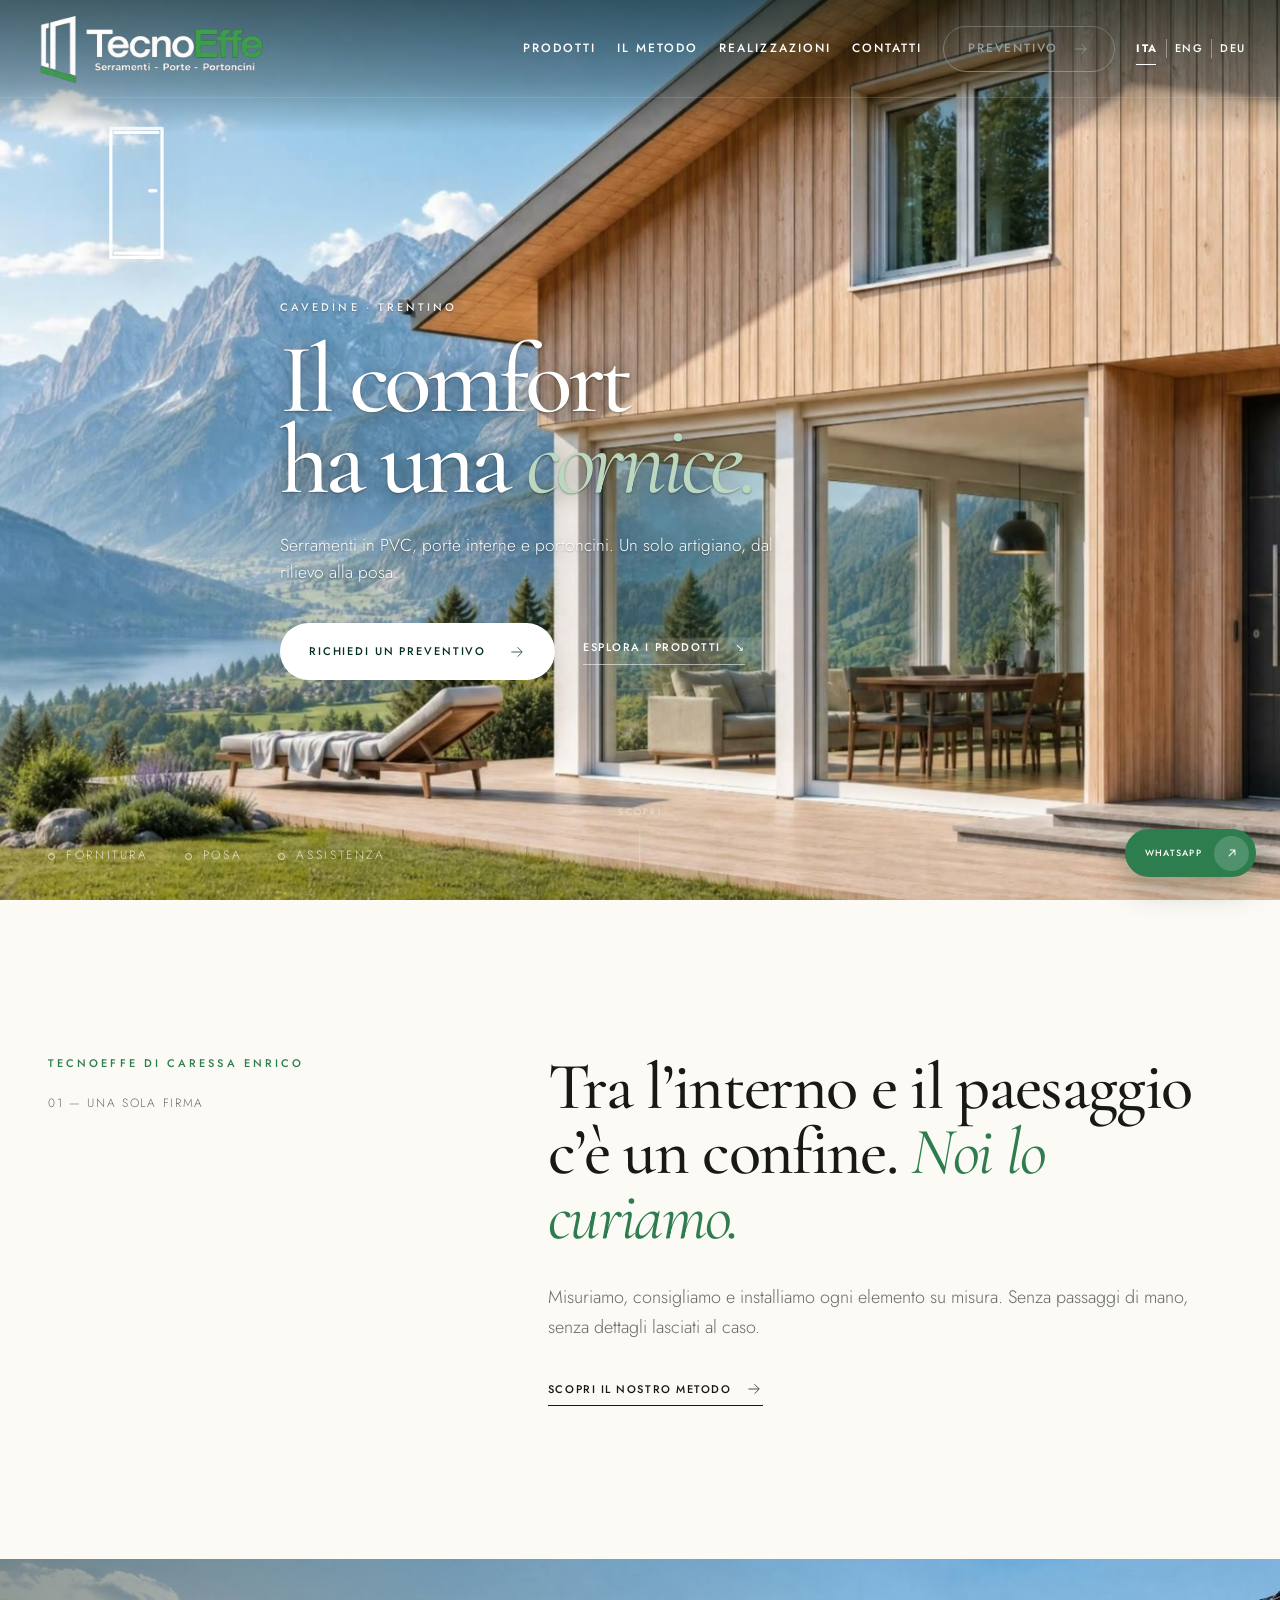
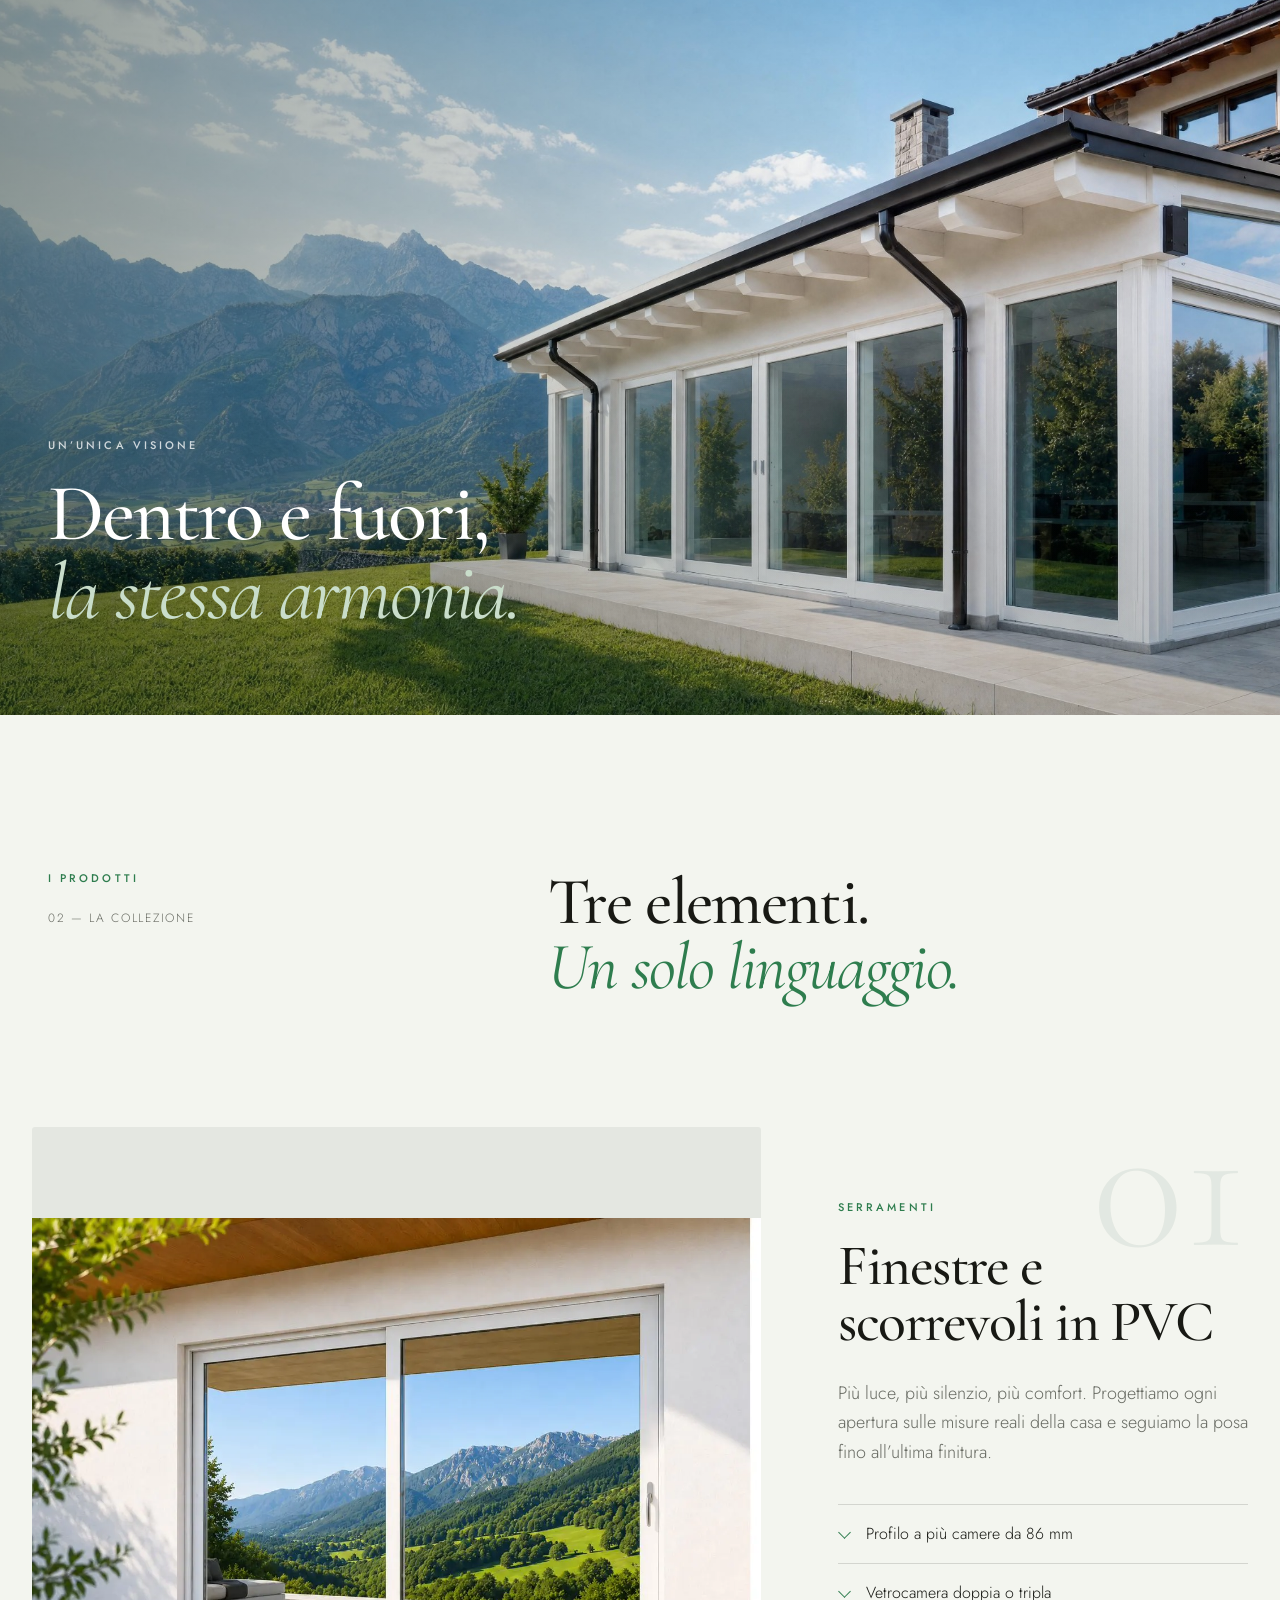
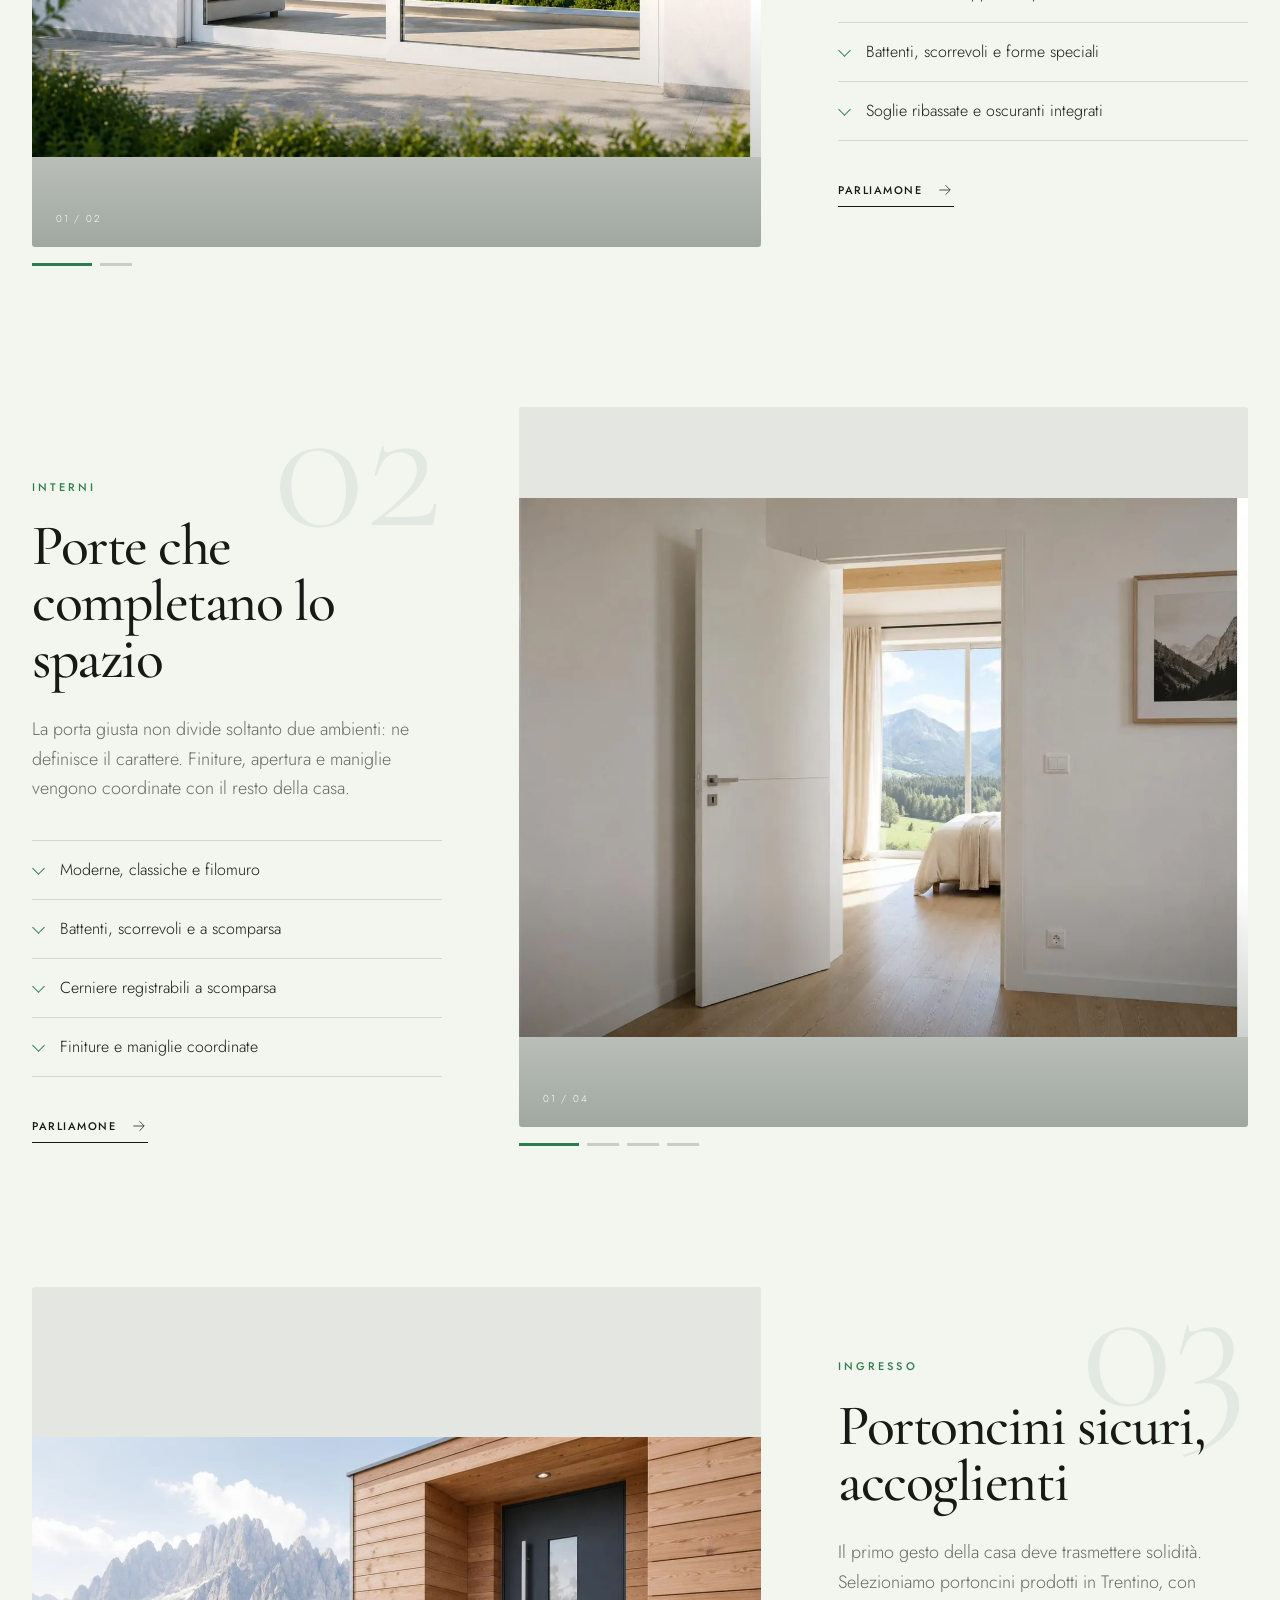
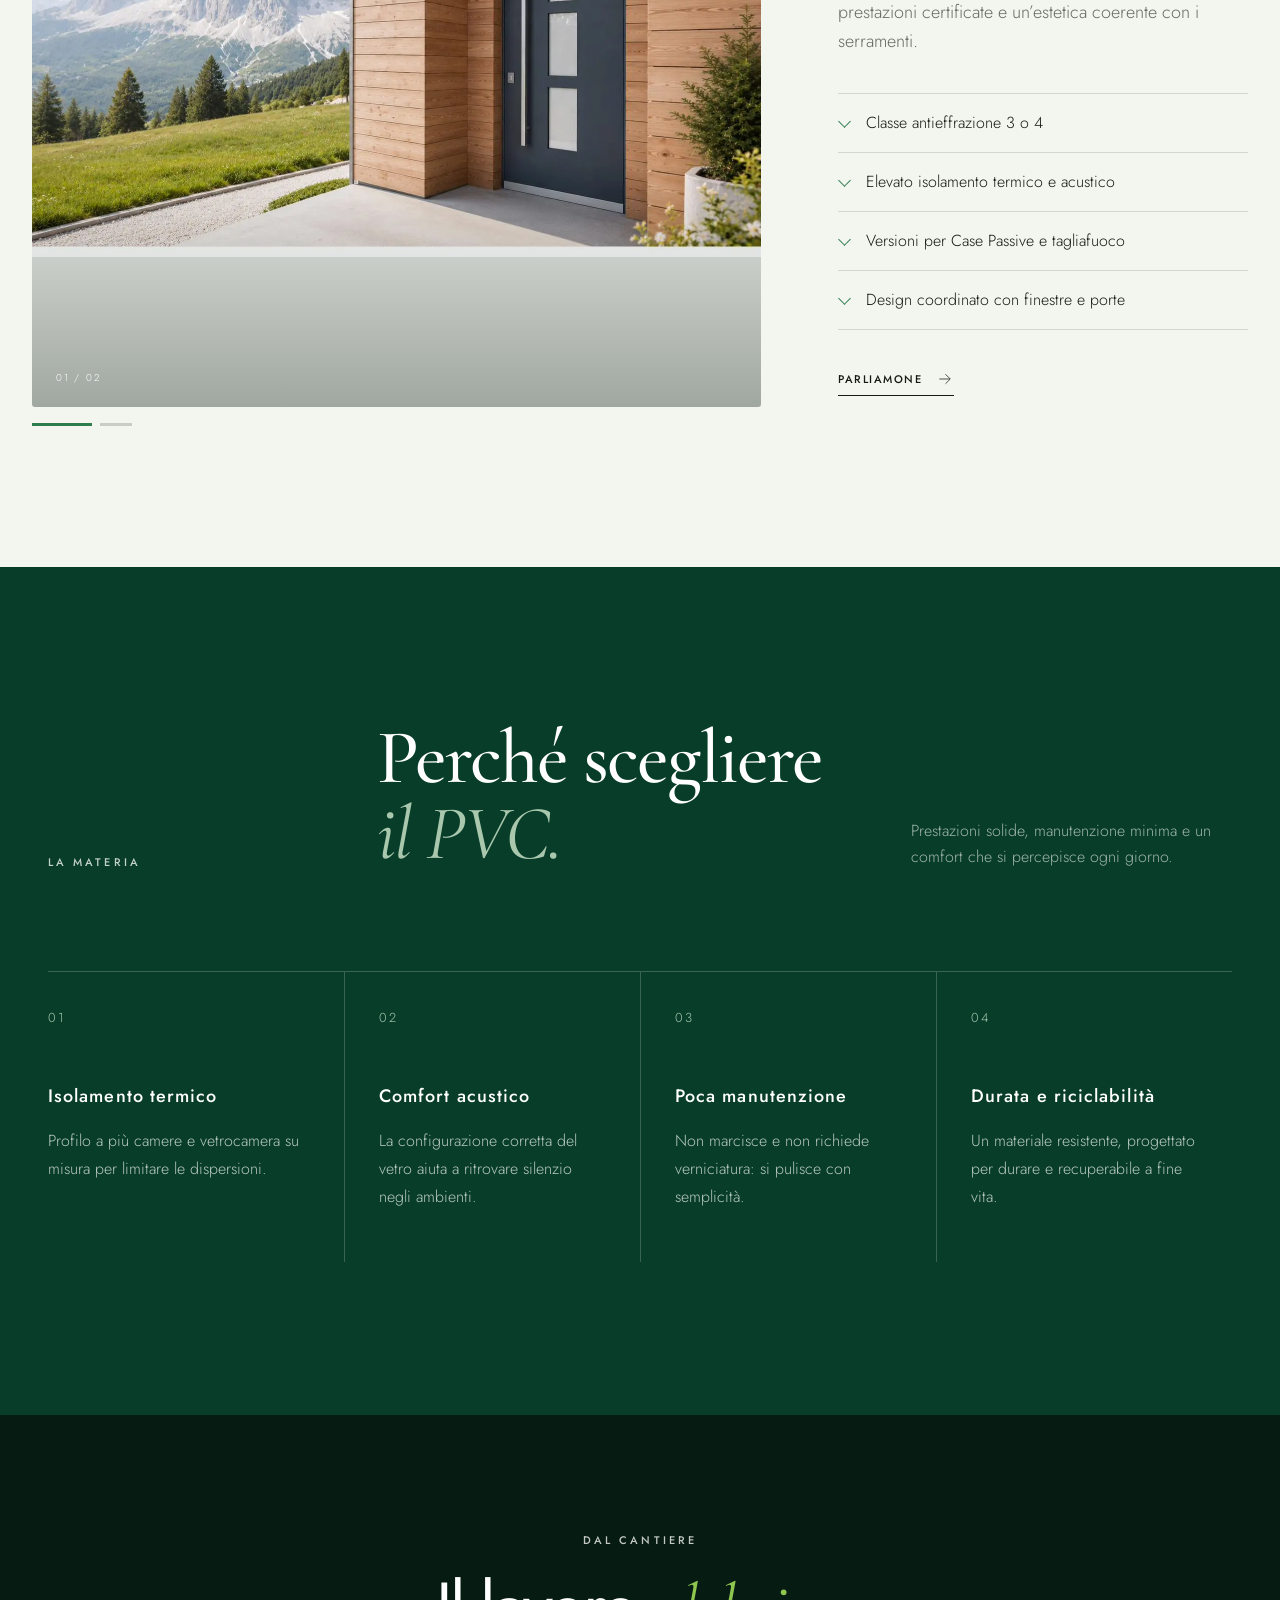
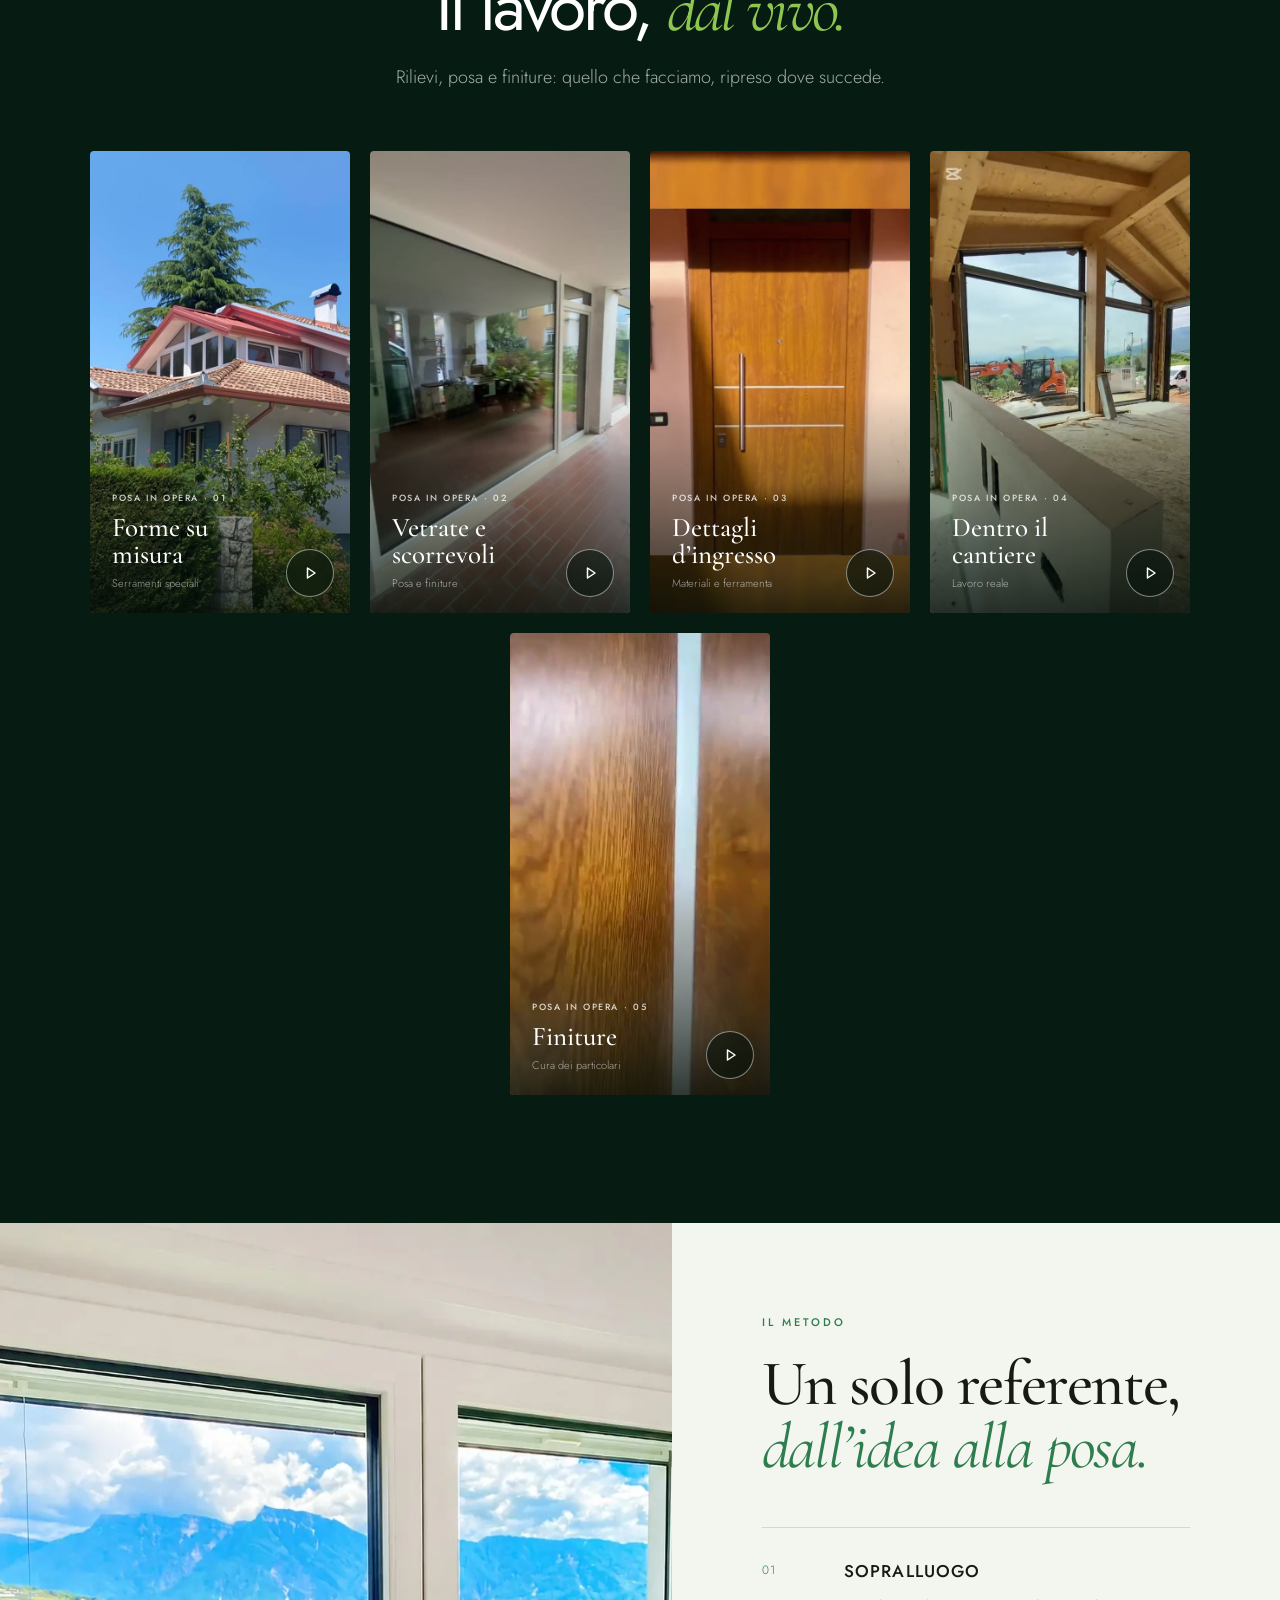
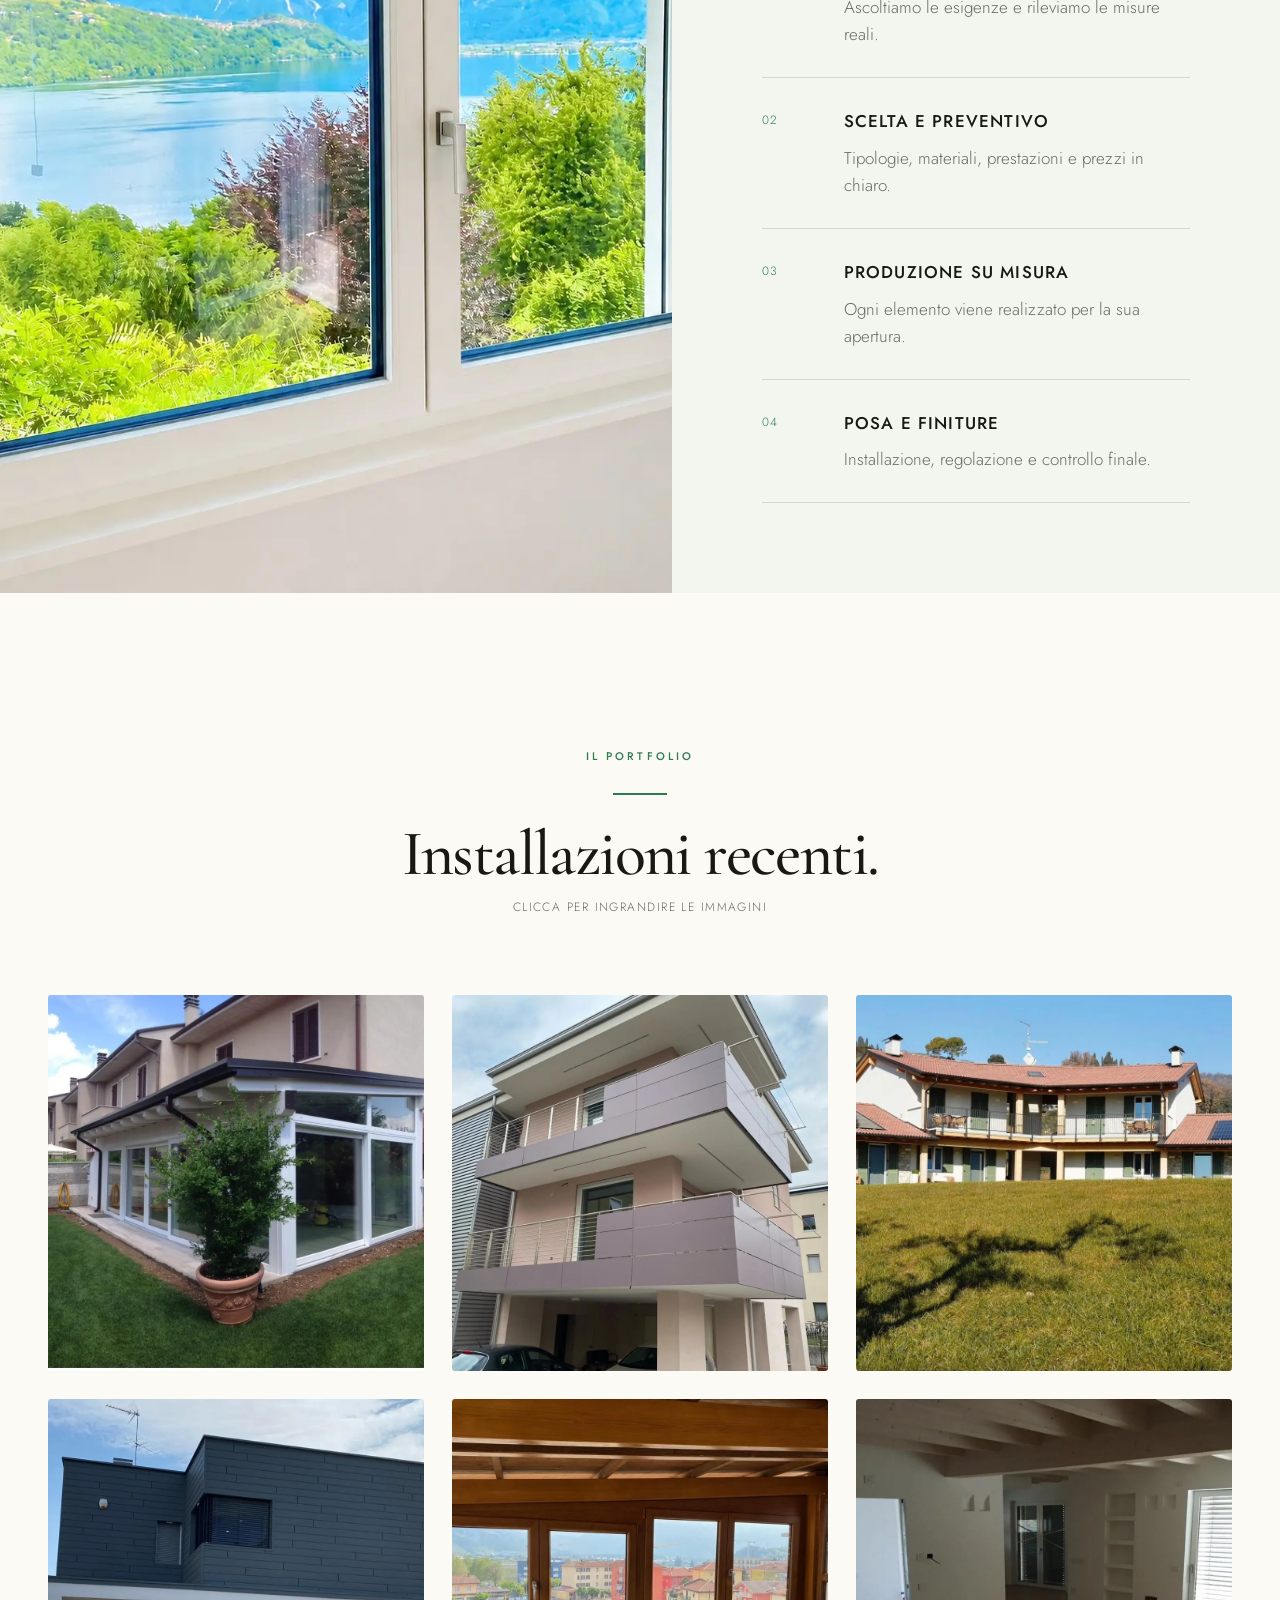
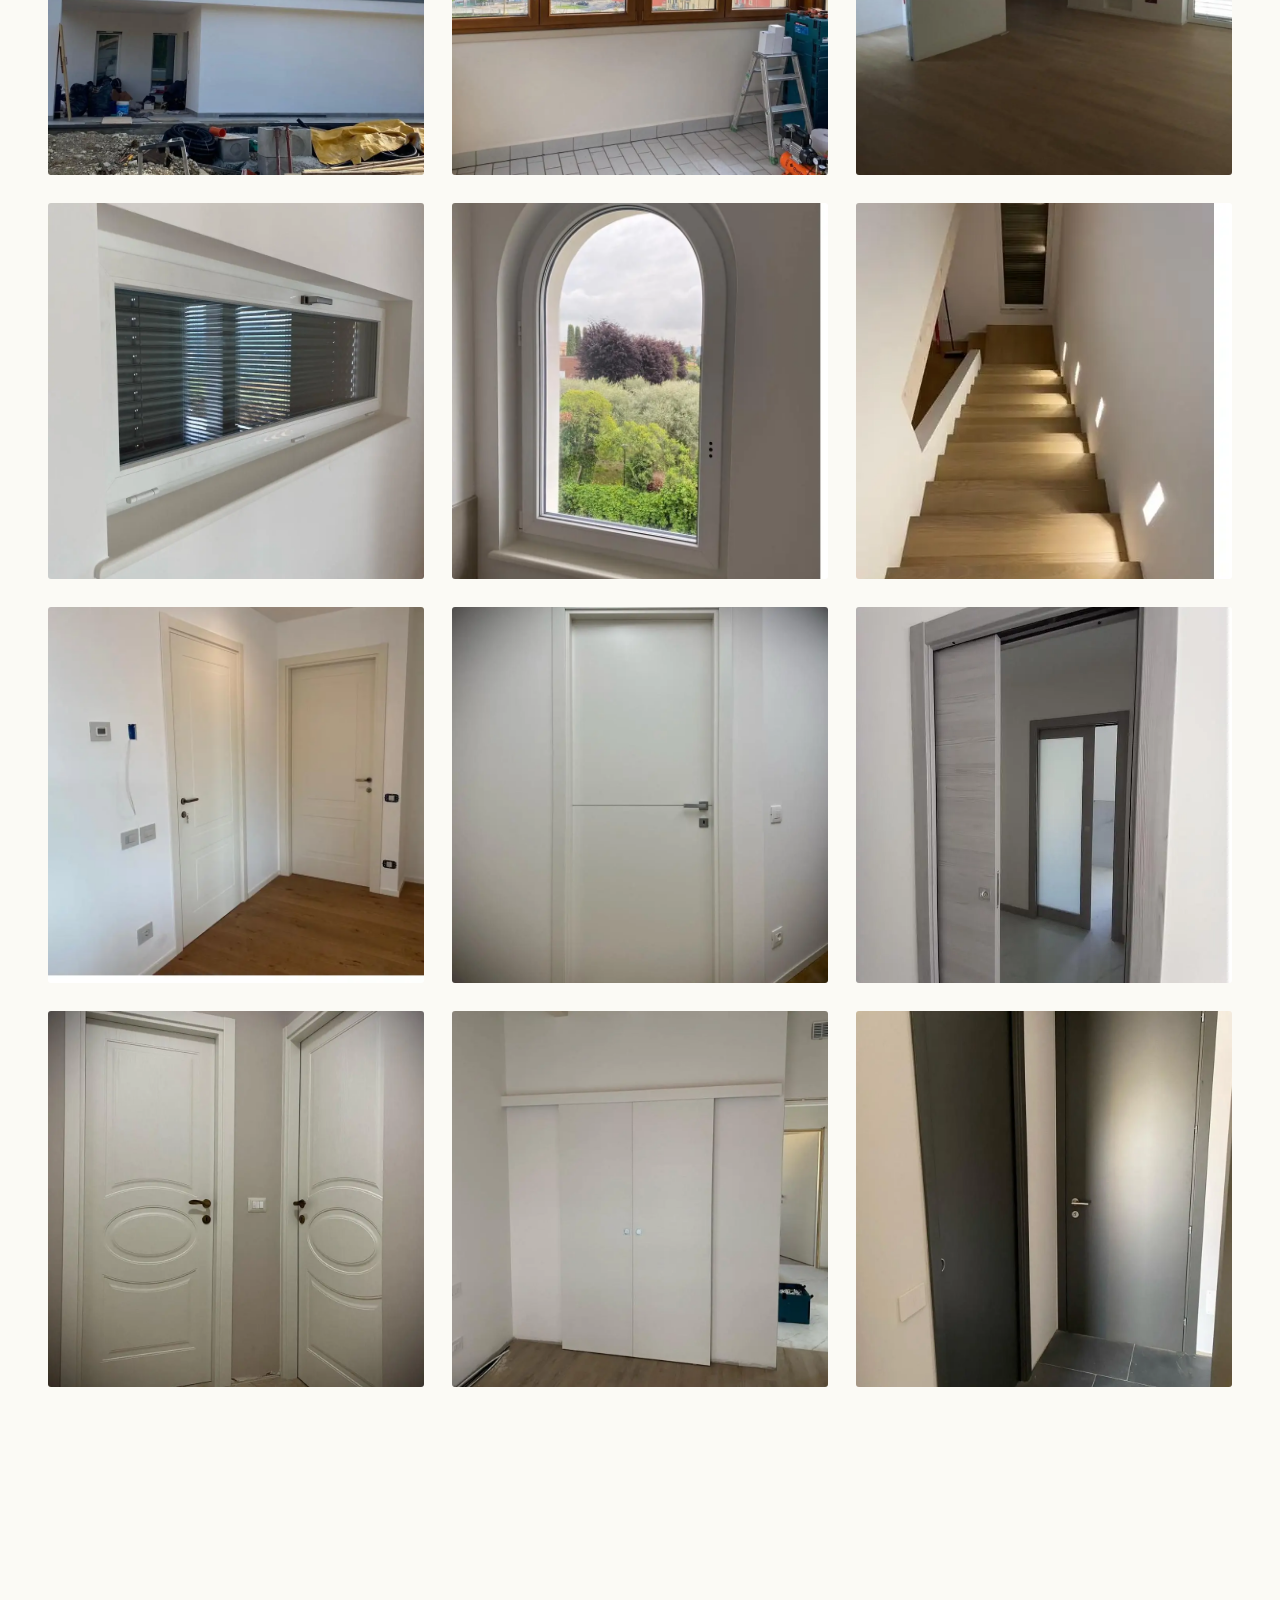
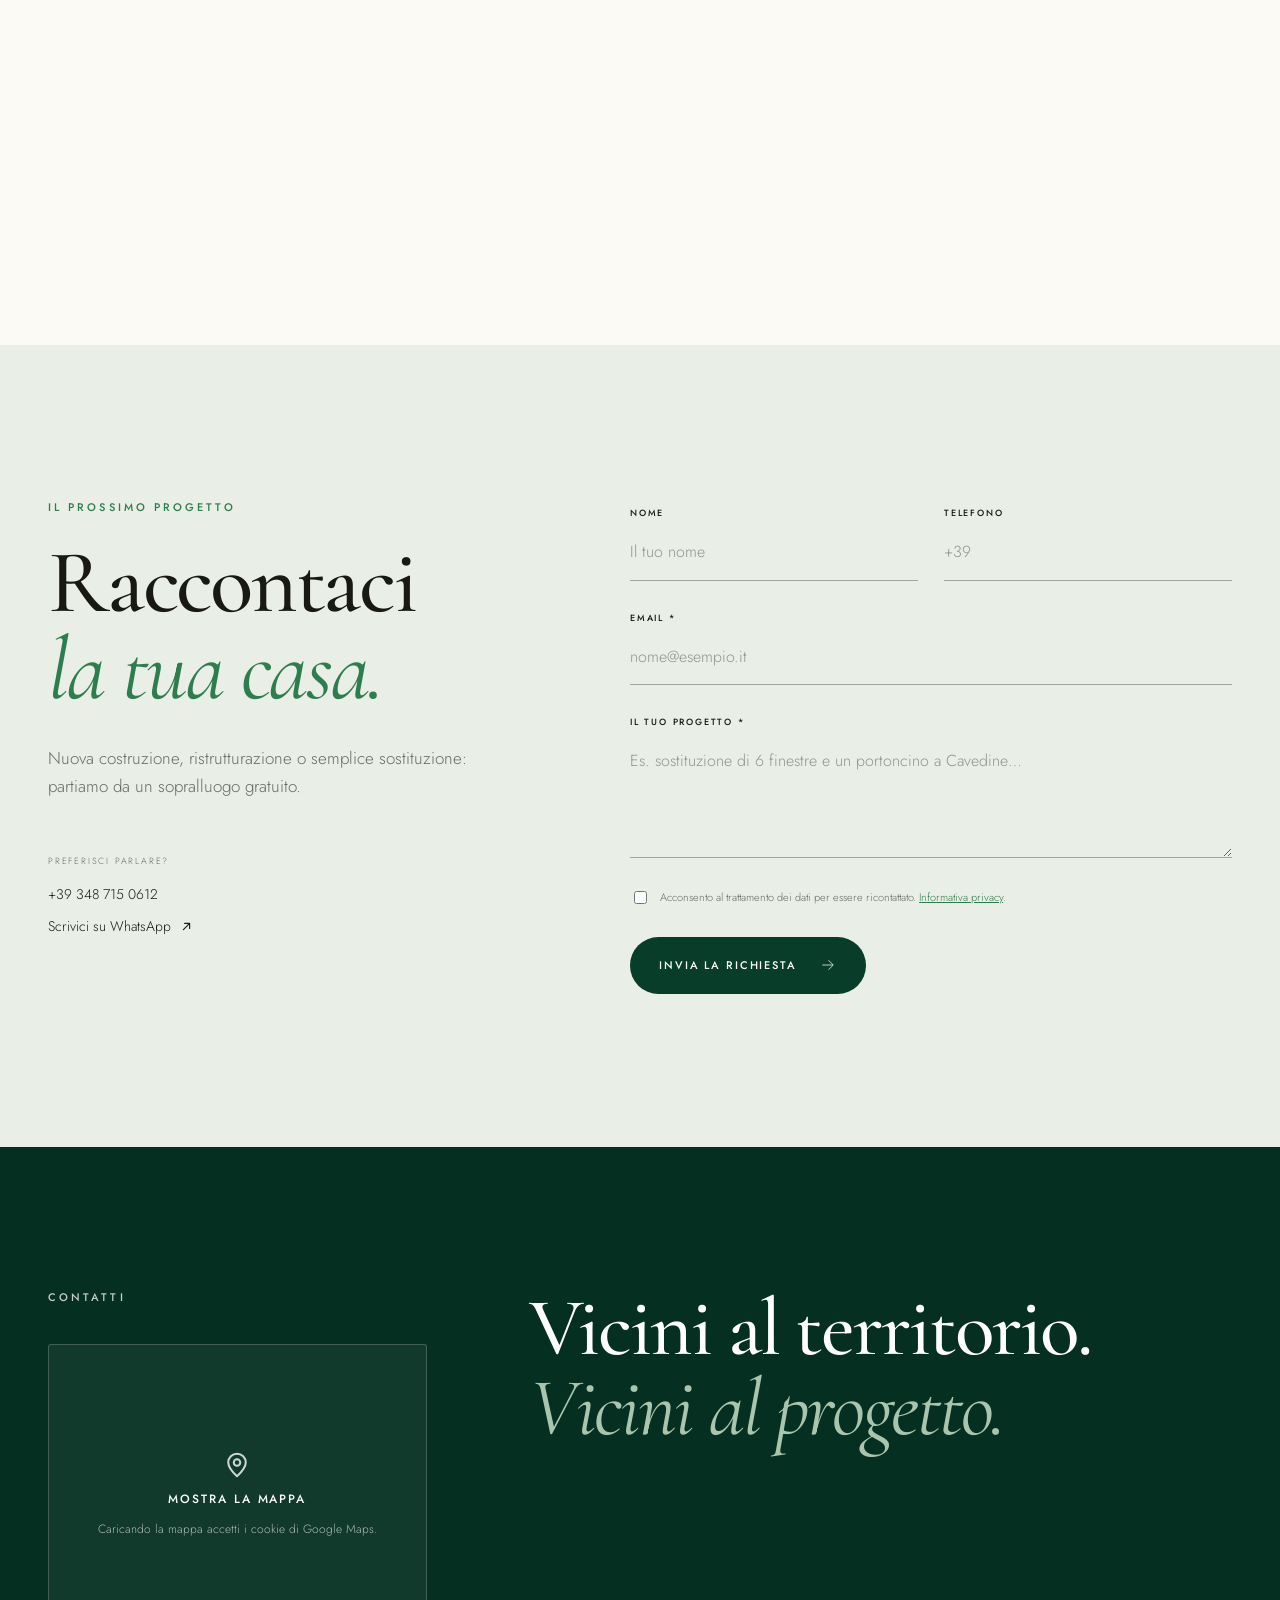
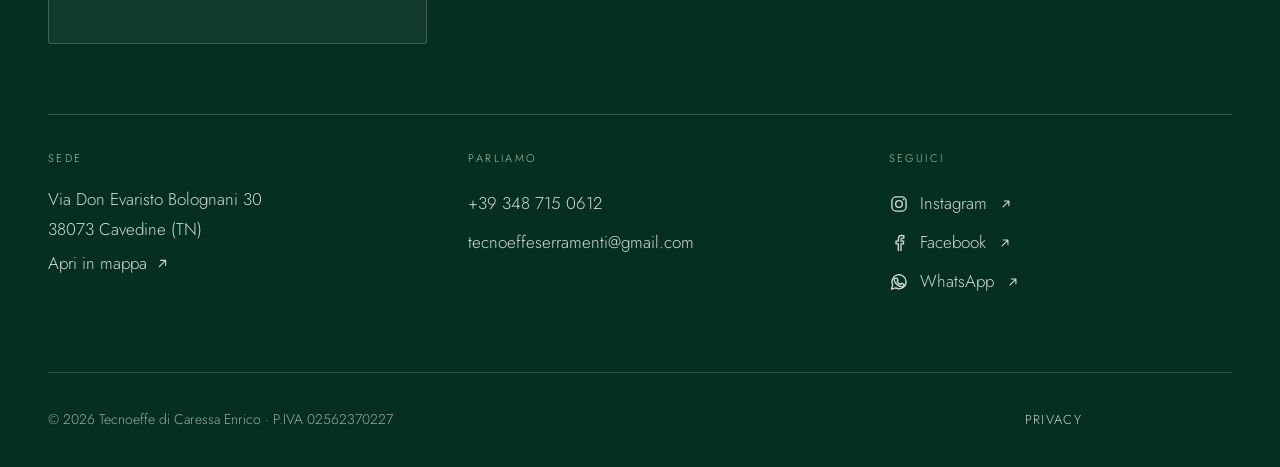
==== index.html @ ff59eaa7 "Hero: leggibilita di Fornitura/Posa/Assistenza, del pulsante Preventivo e di Scopri, che cresce" ====
<!doctype html>
<html lang="it">
  <head>
    <meta charset="utf-8" />
    <meta name="viewport" content="width=device-width, initial-scale=1" />
    <link rel="preload" as="image" href="./img/logo-tecnoeffe-white.png" />
    <!-- La prima slide e' un video, ma quello che si vede all'apertura e' il suo
         poster: e' lui l'elemento da prenotare, non il filmato (che parte solo a
         pagina caricata). -->
    <link
      rel="preload"
      as="image"
      href="./posters/hero-01.jpg"
      fetchpriority="high"
    />
    <title>Serramenti in PVC, porte e portoncini in Trentino — Tecnoeffe</title>
    <meta
      name="description"
      content="Fornitura e posa di serramenti in PVC, porte interne e portoncini a Cavedine, Valle dei Laghi e Trento. Sopralluogo e preventivo gratuiti."
    />
    <meta
      property="og:title"
      content="Tecnoeffe — Serramenti, porte e portoncini in Trentino"
    />
    <meta
      property="og:description"
      content="Un solo artigiano, dal rilievo delle misure alla posa. Scopri prodotti e realizzazioni Tecnoeffe."
    />
    <link
      rel="canonical"
      href="https://zvmk8prz4d-stack.github.io/TecnoEffe_Website/"
    />
    <!-- Le tre lingue vivono su tre indirizzi distinti. Senza questi rimandi
         incrociati Google le vedrebbe come pagine quasi uguali e ne
         indicizzerebbe una sola: la versione tedesca non uscirebbe mai nelle
         ricerche in tedesco. x-default punta all'italiano, che resta la
         versione di riferimento. -->
    <link
      rel="alternate"
      hreflang="it"
      href="https://zvmk8prz4d-stack.github.io/TecnoEffe_Website/"
    />
    <link
      rel="alternate"
      hreflang="en"
      href="https://zvmk8prz4d-stack.github.io/TecnoEffe_Website/en/"
    />
    <link
      rel="alternate"
      hreflang="de"
      href="https://zvmk8prz4d-stack.github.io/TecnoEffe_Website/de/"
    />
    <link
      rel="alternate"
      hreflang="x-default"
      href="https://zvmk8prz4d-stack.github.io/TecnoEffe_Website/"
    />
    <meta property="og:type" content="website" />
    <meta property="og:locale" content="it_IT" />
    <meta
      property="og:url"
      content="https://zvmk8prz4d-stack.github.io/TecnoEffe_Website/"
    />
    <meta property="og:site_name" content="Tecnoeffe" />
    <meta
      property="og:image"
      content="https://zvmk8prz4d-stack.github.io/TecnoEffe_Website/posters/hero-01.jpg"
    />
    <meta property="og:image:width" content="1920" />
    <meta property="og:image:height" content="1080" />
    <meta
      property="og:image:alt"
      content="Casa contemporanea in Trentino con serramenti Tecnoeffe"
    />
    <meta name="twitter:card" content="summary_large_image" />
    <meta
      name="twitter:title"
      content="Tecnoeffe — Serramenti, porte e portoncini in Trentino"
    />
    <meta
      name="twitter:description"
      content="Un solo artigiano, dal rilievo delle misure alla posa. Scopri prodotti e realizzazioni Tecnoeffe."
    />
    <meta
      name="twitter:image"
      content="https://zvmk8prz4d-stack.github.io/TecnoEffe_Website/posters/hero-01.jpg"
    />
    <meta name="twitter:image:width" content="1920" />
    <meta name="twitter:image:height" content="1080" />
    <meta
      name="twitter:image:alt"
      content="Casa contemporanea in Trentino con serramenti Tecnoeffe"
    />
    <link
      rel="icon"
      href="./img/logo-symbol.png"
    />
    <link
      rel="apple-touch-icon"
      href="./img/logo-symbol.png"
    />
    <meta name="theme-color" content="#052f21" />
    <meta name="color-scheme" content="light" />
    <link rel="preconnect" href="https://fonts.googleapis.com" />
    <link
      rel="preconnect"
      href="https://fonts.gstatic.com"
      crossorigin="anonymous"
    />
    <!-- I caratteri vanno chiamati qui, non con un @import dentro styles.css:
         da li' il browser li scopriva solo dopo aver letto tutto il foglio, e
         le due richieste partivano in fila invece che insieme. -->
    <link
      rel="stylesheet"
      href="https://fonts.googleapis.com/css2?family=Cormorant+Garamond:ital,wght@0,400;0,500;0,600;1,400;1,500&amp;family=Jost:wght@300;400;500&amp;display=swap"
    />
    <script type="application/ld+json">
      {
        "@context": "https://schema.org",
        "@type": "LocalBusiness",
        "@id": "https://zvmk8prz4d-stack.github.io/TecnoEffe_Website/#business",
        "name": "Tecnoeffe di Caressa Enrico",
        "description": "Fornitura e posa di serramenti in PVC, porte interne e portoncini a Cavedine, Valle dei Laghi e Trento.",
        "url": "https://zvmk8prz4d-stack.github.io/TecnoEffe_Website/",
        "image": "https://zvmk8prz4d-stack.github.io/TecnoEffe_Website/posters/hero-01.jpg",
        "telephone": "+39 348 715 0612",
        "email": "tecnoeffeserramenti@gmail.com",
        "vatID": "02562370227",
        "address": {
          "@type": "PostalAddress",
          "streetAddress": "Via Don Evaristo Bolognani 30",
          "postalCode": "38073",
          "addressLocality": "Cavedine",
          "addressRegion": "TN",
          "addressCountry": "IT"
        },
        "geo": {
          "@type": "GeoCoordinates",
          "latitude": 45.9776306,
          "longitude": 10.9832325
        },
        "areaServed": [
          { "@type": "AdministrativeArea", "name": "Valle dei Laghi" },
          { "@type": "AdministrativeArea", "name": "Provincia di Trento" }
        ],
        "sameAs": [
          "https://www.instagram.com/tecnoeffe_serramenti",
          "https://www.facebook.com/tecnoeffetrento"
        ]
      }
    </script>
    <link rel="stylesheet" href="./styles.css?v=20260804-45" />
    <script defer src="./script.js?v=20260804-45"></script>
  </head>
  <body data-static-page="home">
    <div class="progress-bar" aria-hidden="true"></div>
    <header class="site-header">
      <a href="#top" class="brand" aria-label="Tecnoeffe — torna all’inizio">
        <span class="brand-logo-viewport">
          <img
            class="brand-logo"
            src="./img/logo-tecnoeffe-white.png"
            alt="Tecnoeffe — Serramenti, Porte e Portoncini"
          />
        </span>
      </a>
      <nav aria-label="Navigazione principale">
        <a href="#prodotti">Prodotti</a><a href="#metodo">Il metodo</a
        ><a href="#realizzazioni">Realizzazioni</a
        ><a href="#contatti">Contatti</a
        ><a href="#preventivo" class="nav-cta"
          >Preventivo
          <svg aria-hidden="true" viewBox="0 0 24 24">
            <path d="M5 12h13M13 6l6 6-6 6"></path></svg
        ></a
        ><span class="lang-switch" role="group" aria-label="Lingua del sito"
          ><a class="lang-current" href="./" hreflang="it" lang="it" aria-current="true">ITA</a
          ><a href="./en/" hreflang="en" lang="en">ENG</a
          ><a href="./de/" hreflang="de" lang="de">DEU</a
        ></span>
      </nav>
      <button
        class="menu-toggle"
        type="button"
        aria-label="Apri menu"
        aria-expanded="false"
      >
        <span></span><span></span>
      </button>
    </header>
    <div class="mobile-menu" aria-hidden="true">
      <div class="mobile-links">
        <span class="lang-switch lang-switch-mobile" role="group" aria-label="Lingua del sito"
          ><a class="lang-current" href="./" hreflang="it" lang="it" aria-current="true">ITA</a
          ><a href="./en/" hreflang="en" lang="en">ENG</a
          ><a href="./de/" hreflang="de" lang="de">DEU</a
        ></span
        ><span>Menu</span><a href="#prodotti">Prodotti</a
        ><a href="#metodo">Il metodo</a
        ><a href="#realizzazioni">Realizzazioni</a
        ><a href="#contatti">Contatti</a
        ><a href="#preventivo" class="mobile-cta"
          >Richiedi un preventivo
          <svg aria-hidden="true" viewBox="0 0 24 24">
            <path d="M5 12h13M13 6l6 6-6 6"></path></svg
        ></a>
      </div>
      <div class="mobile-contact">
        <a href="tel:+393487150612">+39 348 715 0612</a
        ><a href="mailto:tecnoeffeserramenti@gmail.com"
          >tecnoeffeserramenti@gmail.com</a
        >
      </div>
    </div>
    <main id="top">
      <section class="hero">
        <!-- Ogni slide fotografica esiste in due tagli: il JPG a 2048 px e il
             WebP a 3840. Con srcset lo schermo 4K (o il retina) riceve il file
             grande, gli altri il piccolo: l'originale non viene mai
             ridimensionato, e su un monitor 1080p non si scarica un 4K che il
             browser ridurrebbe comunque a 1920. -->
        <div class="hero-slides" aria-hidden="true">
          <!-- La prima slide e' un video. Niente `autoplay` e nessun src qui: con
               quell'attributo il browser scaricherebbe il filmato insieme al
               primo schermo. La sorgente e il play arrivano da script.js a
               pagina caricata, come i data-src delle slide successive; fino a
               quel momento si vede il poster.
               Il taglio da 1280 e quello da 1920 non possono stare in due
               <source media>: dentro un <video> quell'attributo viene ignorato
               e il browser prende comunque il primo (verificato su Chrome, che
               serviva il file mobile a 1280 px di viewport). La scelta la fa il
               JS con matchMedia. -->
          <video
            class="hero-image active"
            poster="./posters/hero-01.jpg"
            data-video-mobile="./video/hero-01-1280.mp4"
            data-video-desktop="./video/hero-01-1920.mp4"
            muted
            loop
            playsinline
            preload="none"
            tabindex="-1"
          ></video><img
            class="hero-image"
            data-src="./img/hero-slide-03.jpg"
            data-srcset="./img/hero-slide-03-2048.jpg 2048w, ./img/hero-slide-03.webp 3840w"
            sizes="100vw"
            alt=""
            style="--hero-mobile-position: 55% center"
            loading="lazy"
            decoding="async"
          /><img
            class="hero-image"
            data-src="./img/hero-slide-02.jpg"
            data-srcset="./img/hero-slide-02.jpg 2048w, ./img/hero-slide-02.webp 3840w"
            sizes="100vw"
            alt=""
            style="--hero-mobile-position: 70% center"
            loading="lazy"
            decoding="async"
          /><img
            class="hero-image"
            data-src="./img/hero-slide-04.jpg"
            data-srcset="./img/hero-slide-04.jpg 2048w, ./img/hero-slide-04.webp 3840w"
            sizes="100vw"
            alt=""
            style="--hero-mobile-position: 60% center"
            loading="lazy"
            decoding="async"
          />
        </div>
        <div class="hero-overlay"></div>
        <div class="hero-morph hero-enter delay-4" aria-hidden="true">
          <div class="hero-morph-stage" aria-hidden="true">
            <svg
              class="morph-swap"
              viewBox="0 0 120 150"
              fill="none"
              stroke="currentColor"
              stroke-width="3.2"
              stroke-linecap="round"
              stroke-linejoin="round"
            >
              <path
                d="M20 18 L100 18 L100 136 L20 136 Z M60 18 L60 136 M20 77 L100 77 M26 24 L94 24"
              ></path>
            </svg>
          </div>
        </div>
        <div class="hero-content">
          <p class="eyebrow hero-enter delay-1">Cavedine · Trentino</p>
          <h1 class="hero-enter delay-2">
            Il comfort<br />ha una <em>cornice.</em>
          </h1>
          <p class="hero-copy hero-enter delay-3">
            Serramenti in PVC, porte interne e portoncini. Un solo artigiano,
            dal rilievo alla posa.
          </p>
          <div class="hero-actions hero-enter delay-4">
            <a class="button button-light" href="#preventivo"
              >Richiedi un preventivo
              <svg aria-hidden="true" viewBox="0 0 24 24">
                <path d="M5 12h13M13 6l6 6-6 6"></path></svg></a
            ><a class="text-link light" href="#prodotti"
              >Esplora i prodotti <span>↘</span></a
            >
          </div>
        </div>
        <div class="hero-meta hero-enter delay-4">
          <span>Fornitura</span><span>Posa</span><span>Assistenza</span>
        </div>
        <a
          class="scroll-cue"
          href="#intro"
          aria-label="Scorri alla sezione successiva"
          ><span>Scopri</span><i></i
        ></a>
      </section>
      <section class="intro" id="intro">
        <div class="section-shell intro-grid">
          <div data-reveal="true">
            <p class="eyebrow">Tecnoeffe di Caressa Enrico</p>
            <span class="section-number">01 — Una sola firma</span>
          </div>
          <div data-reveal="true">
            <h2>
              Tra l’interno e il paesaggio c’è un confine.
              <em>Noi lo curiamo.</em>
            </h2>
            <p>
              Misuriamo, consigliamo e installiamo ogni elemento su misura.
              Senza passaggi di mano, senza dettagli lasciati al caso.
            </p>
            <a class="text-link" href="#metodo"
              >Scopri il nostro metodo
              <svg aria-hidden="true" viewBox="0 0 24 24">
                <path d="M5 12h13M13 6l6 6-6 6"></path></svg
            ></a>
          </div>
        </div>
      </section>
      <section
        class="signature-image"
        aria-label="Una realizzazione completa Tecnoeffe"
      >
        <img
          src="./img/dentro-fuori-4k.jpg"
          srcset="
            ./img/dentro-fuori-4k.jpg   2048w,
            ./img/dentro-fuori-4k.webp  3840w
          "
          sizes="100vw"
          alt="Veranda luminosa con serramenti bianchi e vista sul paesaggio trentino"
          loading="lazy"
        />
        <div class="signature-overlay"></div>
        <div class="signature-copy" data-reveal="true">
          <p class="eyebrow light">Un’unica visione</p>
          <h2>Dentro e fuori,<br /><em>la stessa armonia.</em></h2>
        </div>
      </section>
      <section class="products" id="prodotti">
        <div class="section-shell products-heading" data-reveal="true">
          <div>
            <p class="eyebrow">I prodotti</p>
            <span class="section-number">02 — La collezione</span>
          </div>
          <h2>Tre elementi.<br /><em>Un solo linguaggio.</em></h2>
        </div>
        <div class="stories section-shell">
          <article class="product-story">
            <div class="product-media">
              <div class="product-images">
                <img
                  src="./img/finestre2.webp"
                  alt="Grande porta finestra scorrevole"
                  class="active"
                  loading="lazy"
                /><img
                  src="./img/finestre3closeup.webp"
                  alt="Dettaglio di profilo e maniglia della finestra"
                  class=""
                  loading="lazy"
                />
                <div class="media-shade"></div>
                <span class="media-index"
                  >01<!-- -->
                  /
                  <!-- -->02</span
                >
              </div>
              <div
                class="media-dots"
                aria-label="Immagini Finestre e scorrevoli in PVC"
              >
                <button
                  type="button"
                  class="active"
                  aria-label="Mostra immagine 1"
                ></button
                ><button
                  type="button"
                  class=""
                  aria-label="Mostra immagine 2"
                ></button>
              </div>
            </div>
            <div class="product-copy" data-reveal="true">
              <span class="giant-number">01</span>
              <p class="eyebrow">Serramenti</p>
              <h3>Finestre e scorrevoli in PVC</h3>
              <p>
                Più luce, più silenzio, più comfort. Progettiamo ogni apertura
                sulle misure reali della casa e seguiamo la posa fino all’ultima
                finitura.
              </p>
              <ul>
                <li>Profilo a più camere da 86 mm</li>
                <li>Vetrocamera doppia o tripla</li>
                <li>Battenti, scorrevoli e forme speciali</li>
                <li>Soglie ribassate e oscuranti integrati</li>
              </ul>
              <a class="text-link" href="#preventivo"
                >Parliamone
                <svg aria-hidden="true" viewBox="0 0 24 24">
                  <path d="M5 12h13M13 6l6 6-6 6"></path></svg
              ></a>
            </div>
          </article>
          <article class="product-story reverse">
            <div class="product-media">
              <div class="product-images">
                <img
                  src="./img/porte1.webp"
                  alt="Porta interna moderna bianca"
                  class="active"
                  loading="lazy"
                /><img
                  src="./img/porte2.webp"
                  alt="Porta interna scorrevole grigia"
                  class=""
                  loading="lazy"
                /><img
                  src="./img/porte1closeup.webp"
                  alt="Dettaglio della maniglia"
                  class=""
                  loading="lazy"
                /><img
                  src="./img/porte3cucina.webp"
                  alt="Porta interna tecnica per cucina"
                  class=""
                  loading="lazy"
                />
                <div class="media-shade"></div>
                <span class="media-index"
                  >01<!-- -->
                  /
                  <!-- -->04</span
                >
              </div>
              <div
                class="media-dots"
                aria-label="Immagini Porte che completano lo spazio"
              >
                <button
                  type="button"
                  class="active"
                  aria-label="Mostra immagine 1"
                ></button
                ><button
                  type="button"
                  class=""
                  aria-label="Mostra immagine 2"
                ></button
                ><button
                  type="button"
                  class=""
                  aria-label="Mostra immagine 3"
                ></button
                ><button
                  type="button"
                  class=""
                  aria-label="Mostra immagine 4"
                ></button>
              </div>
            </div>
            <div class="product-copy" data-reveal="true">
              <span class="giant-number">02</span>
              <p class="eyebrow">Interni</p>
              <h3>Porte che completano lo spazio</h3>
              <p>
                La porta giusta non divide soltanto due ambienti: ne definisce
                il carattere. Finiture, apertura e maniglie vengono coordinate
                con il resto della casa.
              </p>
              <ul>
                <li>Moderne, classiche e filomuro</li>
                <li>Battenti, scorrevoli e a scomparsa</li>
                <li>Cerniere registrabili a scomparsa</li>
                <li>Finiture e maniglie coordinate</li>
              </ul>
              <a class="text-link" href="#preventivo"
                >Parliamone
                <svg aria-hidden="true" viewBox="0 0 24 24">
                  <path d="M5 12h13M13 6l6 6-6 6"></path></svg
              ></a>
            </div>
          </article>
          <article class="product-story">
            <div class="product-media">
              <div class="product-images">
                <img
                  src="./img/portoncino1.webp"
                  alt="Portoncino moderno su casa alpina"
                  class="active"
                  loading="lazy"
                /><img
                  src="./img/portoncino2.webp"
                  alt="Portoncino d’ingresso inserito in facciata di larice"
                  class=""
                  loading="lazy"
                />
                <div class="media-shade"></div>
                <span class="media-index"
                  >01<!-- -->
                  /
                  <!-- -->02</span
                >
              </div>
              <div
                class="media-dots"
                aria-label="Immagini Portoncini sicuri, accoglienti"
              >
                <button
                  type="button"
                  class="active"
                  aria-label="Mostra immagine 1"
                ></button
                ><button
                  type="button"
                  class=""
                  aria-label="Mostra immagine 2"
                ></button>
              </div>
            </div>
            <div class="product-copy" data-reveal="true">
              <span class="giant-number">03</span>
              <p class="eyebrow">Ingresso</p>
              <h3>Portoncini sicuri, accoglienti</h3>
              <p>
                Il primo gesto della casa deve trasmettere solidità.
                Selezioniamo portoncini prodotti in Trentino, con prestazioni
                certificate e un’estetica coerente con i serramenti.
              </p>
              <ul>
                <li>Classe antieffrazione 3 o 4</li>
                <li>Elevato isolamento termico e acustico</li>
                <li>Versioni per Case Passive e tagliafuoco</li>
                <li>Design coordinato con finestre e porte</li>
              </ul>
              <a class="text-link" href="#preventivo"
                >Parliamone
                <svg aria-hidden="true" viewBox="0 0 24 24">
                  <path d="M5 12h13M13 6l6 6-6 6"></path></svg
              ></a>
            </div>
          </article>
        </div>
      </section>
      <section class="materials">
        <div class="section-shell materials-heading" data-reveal="true">
          <p class="eyebrow light">La materia</p>
          <h2>Perché scegliere<br /><em>il PVC.</em></h2>
          <p>
            Prestazioni solide, manutenzione minima e un comfort che si
            percepisce ogni giorno.
          </p>
        </div>
        <div class="benefits section-shell">
          <article data-reveal="true">
            <span>01</span>
            <h3>Isolamento termico</h3>
            <p>
              Profilo a più camere e vetrocamera su misura per limitare le
              dispersioni.
            </p>
          </article>
          <article data-reveal="true">
            <span>02</span>
            <h3>Comfort acustico</h3>
            <p>
              La configurazione corretta del vetro aiuta a ritrovare silenzio
              negli ambienti.
            </p>
          </article>
          <article data-reveal="true">
            <span>03</span>
            <h3>Poca manutenzione</h3>
            <p>
              Non marcisce e non richiede verniciatura: si pulisce con
              semplicità.
            </p>
          </article>
          <article data-reveal="true">
            <span>04</span>
            <h3>Durata e riciclabilità</h3>
            <p>
              Un materiale resistente, progettato per durare e recuperabile a
              fine vita.
            </p>
          </article>
        </div>
      </section>
      <section class="work" id="metodo">
        <div class="section-shell work-heading" data-reveal="true">
          <div>
            <p class="eyebrow light">Dal cantiere</p>
            <h2>Il lavoro, <em>dal vivo.</em></h2>
            <p>
              Rilievi, posa e finiture: quello che facciamo, ripreso dove
              succede.
            </p>
          </div>
        </div>
        <div class="video-rail" aria-label="Video dal cantiere">
          <article class="video-card">
            <video
              src="./video/cantiere-2.mp4"
              poster="./posters/cantiere-2.jpg"
              muted=""
              loop=""
              playsinline=""
              preload="metadata"
            ></video>
            <div class="video-card-shade"></div>
            <div class="video-card-caption">
              <span
                >Posa in opera ·
                <!-- -->01</span
              ><strong>Forme su misura</strong
              ><small>Serramenti speciali</small>
            </div>
            <button
              type="button"
              class="video-toggle"
              aria-label="Riproduci: Forme su misura"
            >
              <svg aria-hidden="true" viewBox="0 0 24 24">
                <path d="m9 6 9 6-9 6Z"></path>
              </svg>
            </button>
          </article>
          <article class="video-card">
            <video
              src="./video/cantiere-1.mp4"
              poster="./posters/cantiere-1.jpg"
              muted=""
              loop=""
              playsinline=""
              preload="metadata"
            ></video>
            <div class="video-card-shade"></div>
            <div class="video-card-caption">
              <span
                >Posa in opera ·
                <!-- -->02</span
              ><strong>Vetrate e scorrevoli</strong
              ><small>Posa e finiture</small>
            </div>
            <button
              type="button"
              class="video-toggle"
              aria-label="Riproduci: Vetrate e scorrevoli"
            >
              <svg aria-hidden="true" viewBox="0 0 24 24">
                <path d="m9 6 9 6-9 6Z"></path>
              </svg>
            </button>
          </article>
          <article class="video-card">
            <video
              src="./video/portoncino.mp4"
              poster="./posters/portoncino.jpg"
              muted=""
              loop=""
              playsinline=""
              preload="metadata"
            ></video>
            <div class="video-card-shade"></div>
            <div class="video-card-caption">
              <span
                >Posa in opera ·
                <!-- -->03</span
              ><strong>Dettagli d’ingresso</strong
              ><small>Materiali e ferramenta</small>
            </div>
            <button
              type="button"
              class="video-toggle"
              aria-label="Riproduci: Dettagli d’ingresso"
            >
              <svg aria-hidden="true" viewBox="0 0 24 24">
                <path d="m9 6 9 6-9 6Z"></path>
              </svg>
            </button>
          </article>
          <article class="video-card">
            <video
              src="./video/cantiere-4.mp4"
              poster="./posters/cantiere-4.jpg"
              muted=""
              loop=""
              playsinline=""
              preload="metadata"
            ></video>
            <div class="video-card-shade"></div>
            <div class="video-card-caption">
              <span
                >Posa in opera ·
                <!-- -->04</span
              ><strong>Dentro il cantiere</strong><small>Lavoro reale</small>
            </div>
            <button
              type="button"
              class="video-toggle"
              aria-label="Riproduci: Dentro il cantiere"
            >
              <svg aria-hidden="true" viewBox="0 0 24 24">
                <path d="m9 6 9 6-9 6Z"></path>
              </svg>
            </button>
          </article>
          <article class="video-card">
            <video
              src="./video/cantiere-3.mp4"
              poster="./posters/cantiere-3.jpg"
              muted=""
              loop=""
              playsinline=""
              preload="metadata"
            ></video>
            <div class="video-card-shade"></div>
            <div class="video-card-caption">
              <span
                >Posa in opera ·
                <!-- -->05</span
              ><strong>Finiture</strong><small>Cura dei particolari</small>
            </div>
            <button
              type="button"
              class="video-toggle"
              aria-label="Riproduci: Finiture"
            >
              <svg aria-hidden="true" viewBox="0 0 24 24">
                <path d="m9 6 9 6-9 6Z"></path>
              </svg>
            </button>
          </article>
        </div>
      </section>
      <section class="process">
        <div class="process-image">
          <img
            src="./img/foto-principale.webp"
            alt="Serramento Tecnoeffe con vista sul paesaggio"
            loading="lazy"
          />
        </div>
        <div class="process-content" data-reveal="true">
          <p class="eyebrow">Il metodo</p>
          <h2>Un solo referente,<br /><em>dall’idea alla posa.</em></h2>
          <ol>
            <li>
              <span>01</span>
              <div>
                <b>Sopralluogo</b>
                <p>Ascoltiamo le esigenze e rileviamo le misure reali.</p>
              </div>
            </li>
            <li>
              <span>02</span>
              <div>
                <b>Scelta e preventivo</b>
                <p>Tipologie, materiali, prestazioni e prezzi in chiaro.</p>
              </div>
            </li>
            <li>
              <span>03</span>
              <div>
                <b>Produzione su misura</b>
                <p>Ogni elemento viene realizzato per la sua apertura.</p>
              </div>
            </li>
            <li>
              <span>04</span>
              <div>
                <b>Posa e finiture</b>
                <p>Installazione, regolazione e controllo finale.</p>
              </div>
            </li>
          </ol>
        </div>
      </section>
      <section class="portfolio" id="realizzazioni">
        <div class="section-shell portfolio-head" data-reveal="true">
          <p class="eyebrow">Il portfolio</p>
          <i aria-hidden="true"></i>
          <h2>Installazioni recenti.</h2>
          <p class="portfolio-hint">Clicca per ingrandire le immagini</p>
        </div>
        <div class="gallery-grid section-shell">
          <button class="gallery-card wide" type="button" data-reveal="true">
            <img
              src="./img/realizzazione-1.webp"
              alt="Bovindo realizzato da Tecnoeffe"
              loading="lazy"
            /><span
              ><small>Serramenti</small>Bovindo realizzato da Tecnoeffe</span
            ></button
          ><button class="gallery-card wide" type="button" data-reveal="true">
            <img
              src="./img/realizzazione-2.webp"
              alt="Facciata con serramenti su misura"
              loading="lazy"
            /><span
              ><small>Serramenti</small>Facciata con serramenti su misura</span
            ></button
          ><button
            class="gallery-card featured"
            type="button"
            data-reveal="true"
          >
            <img
              src="./img/realizzazione-6.webp"
              alt="Casa di grandi dimensioni con tutti i serramenti sostituiti da Tecnoeffe"
              loading="lazy"
            /><span
              ><small>Serramenti</small>Casa di grandi dimensioni con tutti i
              serramenti sostituiti da Tecnoeffe</span
            ></button
          ><button class="gallery-card wide" type="button" data-reveal="true">
            <img
              src="./img/realizzazione-8.webp"
              alt="Serramenti su abitazione contemporanea"
              loading="lazy"
            /><span
              ><small>Serramenti</small>Serramenti su abitazione
              contemporanea</span
            ></button
          ><button class="gallery-card wide" type="button" data-reveal="true">
            <img
              src="./img/realizzazione-18.webp"
              alt="Serramenti in ambiente mansardato"
              loading="lazy"
            /><span
              ><small>Serramenti</small>Serramenti in ambiente mansardato</span
            ></button
          ><button class="gallery-card wide" type="button" data-reveal="true">
            <img
              src="./img/realizzazione-9.webp"
              alt="Ampio interno con vetrata"
              loading="lazy"
            /><span
              ><small>Serramenti</small>Ampio interno con vetrata</span
            ></button
          ><button class="gallery-card tall" type="button" data-reveal="true">
            <img
              src="./img/realizzazione-10.webp"
              alt="Serramento con oscurante integrato"
              loading="lazy"
            /><span
              ><small>Serramenti</small>Serramento con oscurante integrato</span
            ></button
          ><button class="gallery-card tall" type="button" data-reveal="true">
            <img
              src="./img/realizzazione-13.webp"
              alt="Finestra ad arco in PVC"
              loading="lazy"
            /><span
              ><small>Serramenti</small>Finestra ad arco in PVC</span
            ></button
          ><button class="gallery-card tall" type="button" data-reveal="true">
            <img
              src="./img/realizzazione-4.webp"
              alt="Finestra verticale su vano scala"
              loading="lazy"
            /><span
              ><small>Serramenti</small>Finestra verticale su vano scala</span
            ></button
          ><button class="gallery-card wide" type="button" data-reveal="true">
            <img
              src="./img/realizzazione-14.webp"
              alt="Porte interne coordinate"
              loading="lazy"
            /><span><small>Porte</small>Porte interne coordinate</span></button
          ><button class="gallery-card tall" type="button" data-reveal="true">
            <img
              src="./img/realizzazione-5.webp"
              alt="Porta interna bianca moderna"
              loading="lazy"
            /><span
              ><small>Porte</small>Porta interna bianca moderna</span
            ></button
          ><button class="gallery-card tall" type="button" data-reveal="true">
            <img
              src="./img/realizzazione-16.webp"
              alt="Porta scorrevole interna"
              loading="lazy"
            /><span><small>Porte</small>Porta scorrevole interna</span></button
          ><button class="gallery-card tall" type="button" data-reveal="true">
            <img
              src="./img/realizzazione-3.webp"
              alt="Porte interne classiche"
              loading="lazy"
            /><span><small>Porte</small>Porte interne classiche</span></button
          ><button class="gallery-card wide" type="button" data-reveal="true">
            <img
              src="./img/realizzazione-12.webp"
              alt="Porte interne a tutta altezza"
              loading="lazy"
            /><span
              ><small>Porte</small>Porte interne a tutta altezza</span
            ></button
          ><button class="gallery-card tall" type="button" data-reveal="true">
            <img
              src="./img/realizzazione-7.webp"
              alt="Porta interna grigia"
              loading="lazy"
            /><span><small>Porte</small>Porta interna grigia</span></button
          ><button class="gallery-card tall" type="button" data-reveal="true">
            <img
              src="./img/realizzazione-17.webp"
              alt="Porta interna in ambiente bagno"
              loading="lazy"
            /><span
              ><small>Porte</small>Porta interna in ambiente bagno</span
            ></button
          ><button class="gallery-card tall" type="button" data-reveal="true">
            <img
              src="./img/realizzazione-11.webp"
              alt="Portoncino moderno installato"
              loading="lazy"
            /><span
              ><small>Portoncini</small>Portoncino moderno installato</span
            ></button
          ><button class="gallery-card tall" type="button" data-reveal="true">
            <img
              src="./img/realizzazione-15.webp"
              alt="Portoncino inserito nella facciata"
              loading="lazy"
            /><span
              ><small>Portoncini</small>Portoncino inserito nella facciata</span
            >
          </button>
        </div>
      </section>
      <section class="quote" id="preventivo">
        <div class="section-shell quote-grid">
          <div data-reveal="true">
            <p class="eyebrow">Il prossimo progetto</p>
            <h2>Raccontaci<br /><em>la tua casa.</em></h2>
            <p>
              Nuova costruzione, ristrutturazione o semplice sostituzione:
              partiamo da un sopralluogo gratuito.
            </p>
            <div class="direct-contact">
              <span>Preferisci parlare?</span
              ><a href="tel:+393487150612">+39 348 715 0612</a
              ><a
                class="external-link"
                href="https://wa.me/393487150612"
                target="_blank"
                rel="noreferrer"
                >Scrivici su WhatsApp
                <svg
                  class="external-arrow"
                  aria-hidden="true"
                  viewBox="0 0 24 24"
                  fill="none"
                  stroke="currentColor"
                  stroke-width="1.8"
                  stroke-linecap="round"
                  stroke-linejoin="round"
                >
                  <path d="M7 17 17 7M9 7h8v8"></path></svg
              ></a>
            </div>
          </div>
          <!-- action/method sono il fallback se il JS non parte: senza, il
               submit ricaricherebbe la pagina perdendo la richiesta. -->
          <form
            data-reveal="true"
            method="post"
            action="https://script.google.com/macros/s/AKfycbzh-uwCnC8pgixpJysmbi8alzodswUPN-qUL3k3vXhGu4jEfdXK5Z7bEo-QJDLVkqxaTw/exec"
          >
            <input
              type="text"
              tabindex="-1"
              autocomplete="off"
              class="honey"
              name="_honey"
            />
            <div class="field-row">
              <label
                ><span>Nome</span
                ><input
                  type="text"
                  placeholder="Il tuo nome"
                  autocomplete="name"
                  name="nome" /></label
              ><label
                ><span>Telefono</span
                ><input
                  type="tel"
                  placeholder="+39"
                  autocomplete="tel"
                  name="telefono"
              /></label>
            </div>
            <label
              ><span>Email *</span
              ><input
                type="email"
                placeholder="nome@esempio.it"
                autocomplete="email"
                required=""
                name="email" /></label
            ><label
              ><span>Il tuo progetto *</span
              ><textarea
                name="messaggio"
                placeholder="Es. sostituzione di 6 finestre e un portoncino a Cavedine…"
                required=""
              ></textarea></label
            ><label class="consent"
              ><input
                type="checkbox"
                name="consenso_privacy"
                value="prestato"
                required=""
              /><span
                >Acconsento al trattamento dei dati per essere ricontattato.
                <a href="./privacy.html">Informativa privacy</a>.</span
              ></label
            ><button class="button button-dark" type="submit">
              Invia la richiesta<!-- -->
              <svg aria-hidden="true" viewBox="0 0 24 24">
                <path d="M5 12h13M13 6l6 6-6 6"></path>
              </svg>
            </button>
          </form>
        </div>
      </section>
      <section class="contacts" id="contatti">
        <div class="section-shell contacts-top" data-reveal="true">
          <div class="contact-location">
            <p class="eyebrow light">Contatti</p>
            <!-- La mappa parte solo su clic: l'iframe di Google imposta cookie
                 di terze parti, che senza consenso preventivo non sono ammessi.
                 L'URL viene da data-map-src, non c'e' nessuna richiesta a
                 Google finche' l'utente non la chiede. -->
            <div
              class="contact-map"
              data-map-src="https://www.google.com/maps?q=Via+Don+Evaristo+Bolognani+30,+38073+Cavedine+TN&amp;output=embed"
            >
              <button class="map-consent" type="button">
                <svg
                  aria-hidden="true"
                  viewBox="0 0 24 24"
                  fill="none"
                  stroke="currentColor"
                  stroke-width="1.6"
                  stroke-linecap="round"
                  stroke-linejoin="round"
                >
                  <path d="M12 21s7-6.4 7-11a7 7 0 1 0-14 0c0 4.6 7 11 7 11Z"></path>
                  <circle cx="12" cy="10" r="2.6"></circle>
                </svg>
                <strong>Mostra la mappa</strong>
                <small
                  >Caricando la mappa accetti i cookie di Google Maps.</small
                >
              </button>
            </div>
          </div>
          <h2>Vicini al territorio.<br /><em>Vicini al progetto.</em></h2>
        </div>
        <div class="section-shell contacts-grid">
          <div>
            <span>Sede</span>
            <p>Via Don Evaristo Bolognani 30<br />38073 Cavedine (TN)</p>
            <a
              class="external-link"
              href="https://www.google.com/maps/search/?api=1&amp;query=Via+Don+Evaristo+Bolognani+30,+38073+Cavedine+TN"
              target="_blank"
              rel="noreferrer"
              >Apri in mappa
              <svg
                class="external-arrow"
                aria-hidden="true"
                viewBox="0 0 24 24"
                fill="none"
                stroke="currentColor"
                stroke-width="1.8"
                stroke-linecap="round"
                stroke-linejoin="round"
              >
                <path d="M7 17 17 7M9 7h8v8"></path></svg
            ></a>
          </div>
          <div>
            <span>Parliamo</span><a href="tel:+393487150612">+39 348 715 0612</a
            ><a href="mailto:tecnoeffeserramenti@gmail.com"
              >tecnoeffeserramenti@gmail.com</a
            >
          </div>
          <div>
            <span>Seguici</span
            ><a
              class="social-link"
              href="https://www.instagram.com/tecnoeffe_serramenti"
              target="_blank"
              rel="noreferrer"
              ><svg aria-hidden="true" viewBox="0 0 24 24">
                <rect x="3.5" y="3.5" width="17" height="17" rx="5"></rect>
                <circle cx="12" cy="12" r="4"></circle>
                <circle cx="17.6" cy="6.5" r="1" class="fill"></circle>
              </svg>
              Instagram
              <svg
                class="external-arrow"
                aria-hidden="true"
                viewBox="0 0 24 24"
                fill="none"
                stroke="currentColor"
                stroke-width="1.8"
                stroke-linecap="round"
                stroke-linejoin="round"
              >
                <path d="M7 17 17 7M9 7h8v8"></path></svg></a
            ><a
              class="social-link"
              href="https://www.facebook.com/tecnoeffetrento?rdid=5WvYQVbnxthdbNvV&amp;share_url=https%3A%2F%2Fwww.facebook.com%2Fshare%2F1FGY98E3m2%2F"
              target="_blank"
              rel="noreferrer"
              ><svg aria-hidden="true" viewBox="0 0 24 24">
                <path
                  d="M14.4 21v-8h2.8l.4-3.2h-3.2V7.7c0-.9.3-1.6 1.7-1.6h1.7V3.2c-.8-.1-1.6-.2-2.4-.2-2.5 0-4.2 1.5-4.2 4.4v2.4H8.4V13h2.8v8"
                ></path>
              </svg>
              Facebook
              <svg
                class="external-arrow"
                aria-hidden="true"
                viewBox="0 0 24 24"
                fill="none"
                stroke="currentColor"
                stroke-width="1.8"
                stroke-linecap="round"
                stroke-linejoin="round"
              >
                <path d="M7 17 17 7M9 7h8v8"></path></svg></a
            ><a
              class="social-link"
              href="https://wa.me/393487150612"
              target="_blank"
              rel="noreferrer"
              ><svg aria-hidden="true" viewBox="0 0 24 24">
                <path
                  d="M20.5 11.7a8.4 8.4 0 0 1-12.4 7.4L3 20.5l1.4-4.9a8.5 8.5 0 1 1 16.1-3.9Z"
                ></path>
                <path
                  d="M8.2 7.7c.2-.4.4-.4.7-.4h.5c.2 0 .4.1.5.5l.8 2c.1.3.1.5-.1.7l-.6.7c-.2.2-.2.4 0 .7.8 1.4 1.9 2.4 3.3 3.1.3.1.5.1.7-.1l.9-1.1c.2-.2.4-.3.7-.2l2 .9c.3.2.4.3.4.6 0 .5-.3 1.5-1 2-.6.6-1.5.9-2.4.8-1-.1-2.8-.7-4.8-2.5-2.2-2-3.5-4.5-3.6-5.8-.1-.8.2-1.4.5-1.9Z"
                ></path>
              </svg>
              WhatsApp
              <svg
                class="external-arrow"
                aria-hidden="true"
                viewBox="0 0 24 24"
                fill="none"
                stroke="currentColor"
                stroke-width="1.8"
                stroke-linecap="round"
                stroke-linejoin="round"
              >
                <path d="M7 17 17 7M9 7h8v8"></path></svg
            ></a>
          </div>
        </div>
      </section>
    </main>
    <footer>
      <div class="section-shell footer-inner">
        <p>
          © <span data-current-year="true">2026</span> Tecnoeffe di Caressa
          Enrico · P.IVA 02562370227
        </p>
        <div><a href="./privacy.html">Privacy</a></div>
      </div>
    </footer>
    <button class="to-top" type="button" aria-label="Torna all’inizio">
      <svg aria-hidden="true" viewBox="0 0 24 24">
        <path d="M12 19V5M6 11l6-6 6 6"></path>
      </svg></button
    ><a
      class="whatsapp"
      href="https://wa.me/393487150612"
      target="_blank"
      rel="noreferrer"
      aria-label="Contatta Tecnoeffe su WhatsApp"
      ><span>WhatsApp</span
      ><b
        ><svg
          class="external-arrow"
          aria-hidden="true"
          viewBox="0 0 24 24"
          fill="none"
          stroke="currentColor"
          stroke-width="1.8"
          stroke-linecap="round"
          stroke-linejoin="round"
        >
          <path d="M7 17 17 7M9 7h8v8"></path></svg></b
    ></a>
  </body>
</html>
---- styles.css ----
/* I caratteri non si chiamano piu' da qui con @import: il browser li avrebbe
   scoperti solo dopo aver scaricato e letto tutto questo file, una richiesta in
   fila all'altra. Ora stanno in un <link> dentro <head>, che parte insieme al
   CSS. Chi tocca i font deve modificare quel <link> in index.html e in
   privacy.html, non questo file. */

:root {
  --ink: #181914;
  --muted: #686b63;
  --forest: #073d29;
  --forest-dark: #052f21;
  --green: #2e7d4e;
  --sage: #dfe9df;
  --mist: #f3f5ef;
  --cream: #fbfaf5;
  --white: #fff;
  --line: rgba(24, 25, 20, .14);
  --serif: 'Cormorant Garamond', Georgia, serif;
  --sans: 'Jost', 'Helvetica Neue', Arial, sans-serif;
  --ease: cubic-bezier(.22, .72, .18, 1);
  --shell: min(1380px, calc(100vw - 96px));
  --page-progress: 0%;
  --hero-shift: 0px;
}

* { box-sizing: border-box; }
html { scroll-behavior: smooth; background: var(--cream); }
body { margin: 0; color: var(--ink); background: var(--cream); font-family: var(--sans); font-weight: 300; line-height: 1.65; -webkit-font-smoothing: antialiased; overflow-x: hidden; }
body.menu-locked { overflow: hidden; }
img, video { display: block; width: 100%; }
a { color: inherit; text-decoration: none; }
button, input, textarea { font: inherit; }
button { color: inherit; }
h1, h2, h3, p { margin-top: 0; }
h1, h2, h3 { font-family: var(--serif); font-weight: 500; line-height: .98; letter-spacing: -.025em; }
em { font-weight: 400; }
::selection { color: white; background: var(--green); }
.section-shell { width: var(--shell); margin-inline: auto; }

.progress-bar { position: fixed; inset: 0 auto auto 0; z-index: 120; width: var(--page-progress); height: 2px; background: #83b68d; pointer-events: none; }
.eyebrow { margin: 0; font-size: 11px; font-weight: 500; letter-spacing: .28em; text-transform: uppercase; color: var(--green); }
.eyebrow.light { color: rgba(255, 255, 255, .76); }
.section-number { display: block; margin-top: 22px; color: var(--muted); font-size: 12px; letter-spacing: .14em; text-transform: uppercase; }

.button { display: inline-flex; align-items: center; justify-content: center; gap: 22px; min-height: 57px; padding: 0 28px; border: 1px solid transparent; border-radius: 100px; font-size: 11px; font-weight: 500; letter-spacing: .17em; text-transform: uppercase; cursor: pointer; transition: color .45s var(--ease), background .45s var(--ease), border-color .45s var(--ease), transform .45s var(--ease); }
.button svg, .nav-cta svg, .text-link svg, .mobile-cta svg { width: 18px; height: 18px; fill: none; stroke: currentColor; stroke-linecap: round; stroke-linejoin: round; transition: transform .4s var(--ease); }
.button:hover { transform: translateY(-2px); }
.button:hover svg, .nav-cta:hover svg, .text-link:hover svg, .mobile-cta:hover svg { transform: translateX(5px); }
.button-light { color: var(--forest-dark); background: white; }
.button-light:hover { background: var(--sage); }
.button-dark { color: white; background: var(--forest); }
.button-dark:hover { background: var(--green); }
.text-link { display: inline-flex; align-items: center; gap: 14px; padding-bottom: 7px; border-bottom: 1px solid currentColor; font-size: 11px; font-weight: 500; letter-spacing: .14em; text-transform: uppercase; }
.text-link.light { color: white; border-color: rgba(255, 255, 255, .55); }

[data-reveal] { opacity: 0; transform: translateY(32px); transition: opacity .9s var(--ease), transform .9s var(--ease); }
[data-reveal].is-visible { opacity: 1; transform: none; }

/* Header */
.site-header { position: fixed; inset: 0 0 auto; z-index: 100; height: 98px; padding-inline: 44px; display: flex; align-items: center; justify-content: space-between; color: white; border-bottom: 1px solid rgba(255,255,255,.2); background: transparent; transition: height .45s var(--ease), background .45s var(--ease), border-color .45s var(--ease), box-shadow .45s var(--ease); }
.site-header.scrolled { height: 76px; background: rgba(9, 17, 15, .88); border-color: rgba(255,255,255,.11); box-shadow: 0 12px 40px rgba(4,18,13,.18); -webkit-backdrop-filter: blur(16px); backdrop-filter: blur(16px); }
/* Velatura sulla barra: stacca logo e menu dagli sfondi chiari della hero */
.site-header::before { content: ''; position: absolute; inset: 0 0 -36px; background: linear-gradient(to bottom, rgba(4, 20, 14, .58), rgba(4, 20, 14, .3) 62%, rgba(4, 20, 14, 0)); opacity: 1; transition: opacity .45s var(--ease); pointer-events: none; }
.site-header.scrolled::before { opacity: 0; }
.brand { position: relative; display: flex; align-items: center; gap: 16px; min-width: 300px; }
.brand > .brand-logo-viewport { position: relative; z-index: 1; display: block; width: 236px; height: 72px; overflow: hidden; flex: 0 0 auto; }
.brand-logo-viewport .brand-logo { position: absolute; left: -33px; top: -54px; width: 310px; max-width: none; height: auto; object-fit: initial; filter: none; transition: width .45s var(--ease), left .45s var(--ease), top .45s var(--ease); }
.site-header.scrolled .brand-logo-viewport { width: 220px; height: 65px; }
.site-header.scrolled .brand-logo-viewport .brand-logo { left: -30px; top: -49px; width: 280px; height: auto; }
.site-header nav { display: flex; align-items: center; gap: 31px; }
.site-header nav > a:not(.nav-cta) { position: relative; font-size: 12px; font-weight: 500; letter-spacing: .17em; text-transform: uppercase; }
.site-header nav > a:not(.nav-cta)::after { content: ''; position: absolute; left: 0; bottom: -8px; width: 100%; height: 1px; background: currentColor; transform: scaleX(0); transform-origin: right; transition: transform .4s var(--ease); }
.site-header nav > a:hover::after { transform: scaleX(1); transform-origin: left; }
.nav-cta { display: inline-flex; align-items: center; gap: 14px; min-height: 46px; padding: 0 24px; border: 1px solid rgba(255,255,255,.6); border-radius: 100px; font-size: 12px; font-weight: 500; letter-spacing: .15em; text-transform: uppercase; transition: background .35s, color .35s; }
.nav-cta:hover { color: var(--forest-dark); background: white; }
.menu-toggle { display: none; position: relative; z-index: 110; width: 48px; height: 48px; padding: 0; border: 0; border-radius: 50%; background: rgba(255,255,255,.1); cursor: pointer; }
.menu-toggle span { position: absolute; left: 13px; width: 22px; height: 1px; background: white; transition: transform .35s var(--ease), top .35s var(--ease); }
.menu-toggle span:first-child { top: 19px; }
.menu-toggle span:last-child { top: 28px; }
.menu-toggle.open span:first-child { top: 24px; transform: rotate(45deg); }
.menu-toggle.open span:last-child { top: 24px; transform: rotate(-45deg); }
.mobile-menu { position: fixed; inset: 0; z-index: 90; display: grid; grid-template-columns: 1fr auto; align-items: end; padding: 132px 8vw 62px; color: white; background: var(--forest-dark); opacity: 0; visibility: hidden; transform: translateY(-16px); transition: opacity .45s var(--ease), transform .45s var(--ease), visibility .45s; }
.mobile-menu.open { opacity: 1; visibility: visible; transform: none; }
.mobile-links { display: flex; flex-direction: column; align-items: flex-start; }
.mobile-links > span { margin-bottom: 22px; color: rgba(255,255,255,.5); font-size: 10px; letter-spacing: .24em; text-transform: uppercase; }
.mobile-links > a:not(.mobile-cta) { font-family: var(--serif); font-size: clamp(38px, 7vw, 62px); line-height: 1.14; }
.mobile-cta { display: inline-flex; align-items: center; gap: 20px; margin-top: 32px; padding-bottom: 8px; border-bottom: 1px solid rgba(255,255,255,.45); font-size: 11px; letter-spacing: .16em; text-transform: uppercase; }
.mobile-contact { display: flex; flex-direction: column; gap: 6px; color: rgba(255,255,255,.72); font-size: 13px; text-align: right; }

/* Selettore lingua */
.lang-switch { display: inline-flex; align-items: center; }
/* Le tre sigle sono bianche piene come le voci del menu: quella accesa si
   riconosce dal filetto sotto, non da un bianco piu' spento. Con le altre due
   trasparenti si leggevano male sulle foto chiare della hero. */
.lang-switch a { position: relative; padding: 0 10px; font-size: 11px; font-weight: 500; letter-spacing: .14em; text-transform: uppercase; color: white; transition: opacity .35s var(--ease); }
.lang-switch a:first-child { padding-left: 0; }
.lang-switch a:last-child { padding-right: 0; }
.lang-switch a + a { border-left: 1px solid rgba(255,255,255,.4); }
.lang-switch a::after { content: ''; position: absolute; left: 10px; right: 10px; bottom: -7px; height: 1px; background: currentColor; transform: scaleX(0); transform-origin: right; transition: transform .4s var(--ease); }
.lang-switch a:first-child::after { left: 0; }
.lang-switch a:last-child::after { right: 0; }
.lang-switch a:hover::after, .lang-switch a.lang-current::after { transform: scaleX(1); transform-origin: left; }
.lang-switch a.lang-current { font-weight: 700; }
/* Nel menu mobile il selettore e' un <span> figlio diretto di .mobile-links,
   quindi prende lo stile dell'etichetta "Menu". Serve la stessa specificita' di
   quella regola, altrimenti vince lei e lo stacco resta quello sbagliato. */
.mobile-links > .lang-switch-mobile { margin-bottom: 30px; }
.lang-switch-mobile a { font-size: 13px; letter-spacing: .18em; }
/* La privacy ha fondo chiaro: gli stessi bianchi sarebbero illeggibili. */
.lang-switch-dark a { color: var(--green); }
.lang-switch-dark a + a { border-left-color: rgba(15, 42, 33, .3); }
.privacy-top { display: flex; align-items: center; justify-content: space-between; gap: 20px; margin-bottom: 50px; }
.privacy-top .privacy-back { margin-bottom: 0; }

/* Hero */
.hero { position: relative; min-height: 100svh; display: flex; align-items: center; overflow: hidden; color: white; background: #0d1d19; }
.hero-slides { position: absolute; inset: 0; overflow: hidden; background: #0d1d19; }
.hero-image { position: absolute; inset: -4% 0; z-index: 1; width: 100%; height: 108%; object-fit: cover; object-position: center; opacity: 0; transform: translate3d(0, var(--hero-shift), 0) scale(1.02); transition: opacity 1.4s var(--ease); will-change: opacity, transform; }
.hero-image:first-child, .hero-image-initial { animation: heroFocus 1.8s var(--ease) both; }
.hero-image.active { opacity: 1; }
.hero-overlay { position: absolute; inset: 0; background: linear-gradient(90deg, rgba(3,19,14,.84) 0%, rgba(3,19,14,.65) 27%, rgba(3,19,14,.2) 55%, rgba(3,19,14,.08) 100%), linear-gradient(0deg, rgba(3,19,14,.42), transparent 48%); }
.hero-content { position: relative; z-index: 2; width: min(700px, 48vw); margin-left: max(280px, calc((100vw - 1380px) / 2)); padding-top: 78px; }
.hero h1 { margin: 24px 0 30px; font-size: clamp(68px, 7.7vw, 122px); line-height: .82; letter-spacing: -.045em; }
.hero h1 em { color: #bbd7bf; }
.hero-copy { max-width: 510px; margin-bottom: 36px; color: white; font-size: clamp(16px, 1.35vw, 21px); line-height: 1.6; }
/* L'occhiello della hero, senza .light, prendeva il verde pensato per i fondi
   chiari: sulla foto spariva. Sotto sta sempre una fotografia, quindi qui va
   bianco. */
.hero-content .eyebrow { color: rgba(255,255,255,.92); }
/* Dietro il testo non c'e' un fondo piatto ma legno rigato, vetri e montagne.
   Il rapporto di contrasto misurato era gia' sopra soglia (6,4 nel punto
   peggiore contro un minimo di 4,5), eppure il testo si impastava col dettaglio
   della foto: il calcolo presuppone uno sfondo uniforme. Questa ombra e' larga
   e tenue apposta — non si legge come ombra, stacca le lettere dalla trama. */
.hero-content .eyebrow, .hero h1, .hero-copy { text-shadow: 0 1px 2px rgba(3,18,13,.35), 0 2px 22px rgba(3,18,13,.55); }
.hero-actions { display: flex; align-items: center; flex-wrap: wrap; gap: 28px; }
.hero-meta { position: absolute; left: max(48px, calc((100vw - 1380px) / 2)); bottom: 34px; z-index: 2; display: flex; gap: 36px; color: rgba(255,255,255,.75); font-size: 12px; letter-spacing: .22em; text-transform: uppercase; }
.hero-meta span { display: flex; align-items: center; gap: 11px; }
.hero-meta span::before { content: ''; width: 5px; height: 5px; border: 1px solid currentColor; border-radius: 50%; }
.hero-morph { position: absolute; left: 44px; top: 116px; z-index: 3; width: 184px; display: flex; flex-direction: column; align-items: center; color: rgba(255,255,255,.94); pointer-events: none; }
.hero-morph-stage { position: relative; width: clamp(116px, 9.6vw, 156px); aspect-ratio: 120 / 150; filter: drop-shadow(0 7px 18px rgba(3,18,12,.28)); }
.hero-morph svg { position: absolute; inset: 0; width: 100%; height: 100%; opacity: 1; }
.hero-morph svg.morph-swap { animation: morphSwap 1.05s var(--ease) both; }
.scroll-cue { position: absolute; left: 50%; bottom: 28px; z-index: 3; display: flex; flex-direction: column; align-items: center; gap: 10px; color: rgba(255,255,255,.8); font-size: 9px; letter-spacing: .25em; text-transform: uppercase; transform: translateX(-50%); }
.scroll-cue i { position: relative; width: 1px; height: 42px; overflow: hidden; background: rgba(255,255,255,.26); }
.scroll-cue i::after { content: ''; position: absolute; inset: -100% 0 auto; height: 100%; background: white; animation: scrollLine 2s ease-in-out infinite; }
.hero-enter { opacity: 0; transform: translateY(30px); animation: heroEnter .9s var(--ease) forwards; }
.hero-enter.delay-1 { animation-delay: .25s; }.hero-enter.delay-2 { animation-delay: .4s; }.hero-enter.delay-3 { animation-delay: .62s; }.hero-enter.delay-4 { animation-delay: .82s; }
@keyframes heroEnter { to { opacity: 1; transform: none; } }
@keyframes heroFocus { from { filter: saturate(.78); transform: translate3d(0,0,0) scale(1.07); } to { filter: saturate(1); transform: translate3d(0,var(--hero-shift),0) scale(1.02); } }
@keyframes scrollLine { 0% { transform: translateY(0); } 55%, 100% { transform: translateY(200%); } }
@keyframes morphSwap { from { opacity: 0; transform: scale(.82) rotate(-3deg); } to { opacity: 1; transform: scale(1) rotate(0); } }

/* Monitor panoramici (16:9 e oltre, fino agli ultrawide 21:9). Le foto sono
   16:9: piu' lo schermo e' largo e basso, piu' `cover` ne taglia la fascia
   alta e quella bassa. Il parallax va spento (aggiungerebbe altro taglio) e
   l'ancoraggio verticale va spostato dal centro al soggetto: porte, vetrate e
   davanzali stanno nella meta' bassa, il cielo in alto e' rinunciabile.
   La percentuale agisce in proporzione al taglio, quindi la stessa regola
   vale sia a 1920x1080 sia a 2560x1080. */
@media (min-width: 1101px) and (min-aspect-ratio: 16 / 9) {
  .hero-image {
    inset: 0;
    width: 100%;
    height: 100%;
    object-fit: cover;
    object-position: center;
    transform: none;
  }
  .hero-image-1 { object-position: center 70%; }
  .hero-image-2 { object-position: center 76%; }
  .hero-image-3 { object-position: center 74%; }
  /* Lo chalet innevato ha il soggetto in alto e neve in primo piano:
     qui l'ancoraggio sale invece di scendere. */
  .hero-image-4 { object-position: center 38%; }
  /* Serve anche :first-child: heroFocus ha fill-mode `both` e il suo
     fotogramma finale rimette scale(1.02) e --hero-shift, sovrascrivendo il
     `transform: none` qui sopra. Senza questa riga il primo slide, cioe'
     quello che si vede all'apertura, resta ingrandito del 2% e continua a
     scorrere: e' il taglio in basso piu' evidente su questi schermi. */
  .hero-image:first-child, .hero-image-initial { animation-name: heroFocusWide; }
}

@keyframes heroFocusWide {
  from { filter: saturate(.78); }
  to { filter: saturate(1); }
}

/* Intro */
.intro { padding: clamp(110px, 12vw, 190px) 0; background: var(--cream); }
.intro-grid, .portfolio-head, .products-heading { display: grid; grid-template-columns: .72fr 1.28fr; gap: 9vw; align-items: start; }
.intro h2, .portfolio-head h2, .products-heading h2 { margin-bottom: 34px; font-size: clamp(49px, 5.2vw, 78px); }
.intro h2 em, .portfolio-head h2 em, .products-heading h2 em { color: var(--green); }
.intro-grid > div:last-child > p { max-width: 650px; margin-bottom: 32px; color: var(--muted); font-size: 18px; }

/* Full image */
.signature-image { position: relative; height: min(84vh, 860px); overflow: hidden; color: white; background: #405143; }
.signature-image > img { width: 100%; height: 108%; object-fit: cover; object-position: center 54%; transform: translateY(-3%); }
.signature-overlay { position: absolute; inset: 0; background: linear-gradient(90deg, rgba(3,25,17,.44), rgba(3,25,17,.02) 68%), linear-gradient(0deg, rgba(3,25,17,.22), transparent 48%); }
.signature-copy { position: absolute; left: max(48px, calc((100vw - 1380px) / 2)); bottom: 11%; }
.signature-copy h2 { margin: 20px 0 0; font-size: clamp(56px, 6.3vw, 94px); }
.signature-copy h2 em { color: #c9ddca; }

/* Stessa correzione dell'hero: su monitor panoramici la fascia visibile si
   assottiglia, quindi niente altezza extra ne' scorrimento e l'ancoraggio
   scende sulla vetrata invece di restare a meta' cielo.
   L'altezza segue la larghezza (48vw) invece del tetto fisso di 860px: piu' lo
   schermo e' largo, piu' la foto verrebbe schiacciata in una feritoia, e il
   tetto fisso peggiorava le cose proprio sugli ultrawide. */
@media (min-width: 1101px) and (min-aspect-ratio: 16 / 9) {
  .signature-image { height: min(90vh, 48vw); }
  .signature-image > img { height: 100%; object-position: center 80%; transform: none; }
}

/* Products */
.products { padding: clamp(110px, 12vw, 185px) 0 0; background: var(--mist); }
.products-heading { margin-bottom: clamp(86px, 10vw, 150px); }
.products-heading h2 { margin: 0; }
.stories { width: min(1560px, calc(100vw - 64px)); overflow: visible; }
.product-story { min-height: auto; display: grid; grid-template-columns: minmax(0, 1.35fr) minmax(410px, .65fr); gap: clamp(55px, 6vw, 100px); align-items: start; padding-bottom: clamp(110px, 11vw, 165px); }
.product-story.reverse { grid-template-columns: minmax(410px, .65fr) minmax(0, 1.35fr); }
.product-story.reverse .product-media { order: 2; }
.product-media { position: sticky; top: 100px; align-self: start; }
.product-images { position: relative; height: min(80vh, 860px); overflow: hidden; border-radius: 3px; background: #e4e7e1; }
.product-images img { position: absolute; inset: 0; width: 100%; height: 100%; object-fit: contain; opacity: 0; transform: scale(1.025); transition: opacity 1.1s var(--ease), transform 6s cubic-bezier(.2,.65,.25,1); }
.product-images img.active { opacity: 1; transform: scale(1); }
.media-shade { position: absolute; inset: 0; background: linear-gradient(0deg, rgba(4,18,12,.3), transparent 34%); pointer-events: none; }
.media-index { position: absolute; left: 24px; bottom: 20px; color: white; font-size: 10px; letter-spacing: .18em; }
.media-dots { display: flex; gap: 8px; margin-top: 16px; }
.media-dots button { width: 32px; height: 3px; padding: 0; border: 0; background: rgba(24,25,20,.18); cursor: pointer; transition: width .35s var(--ease), background .35s; }
.media-dots button.active { width: 60px; background: var(--green); }
.product-copy { position: relative; z-index: 1; margin-top: clamp(48px, 5.5vw, 82px); }
.giant-number { position: absolute; right: 0; top: -110px; z-index: -1; color: rgba(7,61,41,.065); font-family: var(--serif); font-size: clamp(150px, 15vw, 250px); line-height: 1; }
.product-copy h3 { margin: 22px 0 28px; font-size: clamp(47px, 4.5vw, 71px); }
.product-copy > p:not(.eyebrow) { margin-bottom: 36px; color: var(--muted); font-size: 18px; line-height: 1.65; }
.product-copy ul { margin: 0 0 35px; padding: 0; list-style: none; }
.product-copy li { position: relative; padding: 17px 0 17px 28px; border-top: 1px solid var(--line); font-size: 16px; line-height: 1.5; }
.product-copy li:last-child { border-bottom: 1px solid var(--line); }
.product-copy li::before { content: ''; position: absolute; left: 2px; top: 23px; width: 8px; height: 8px; border-right: 1.5px solid var(--green); border-bottom: 1.5px solid var(--green); transform: rotate(45deg); }

/* Materials */
.materials { padding: clamp(110px, 12vw, 180px) 0; color: white; background: var(--forest); }
.materials-heading { display: grid; grid-template-columns: .55fr 1fr .7fr; gap: 6vw; align-items: end; }
.materials-heading h2 { margin: 0; font-size: clamp(55px, 6vw, 92px); }
.materials-heading h2 em { color: #a8c7ad; }
.materials-heading > p:last-child { margin: 0; color: rgba(255,255,255,.62); font-size: 16px; }
.benefits { display: grid; grid-template-columns: repeat(4, 1fr); margin-top: 100px; border-top: 1px solid rgba(255,255,255,.2); }
.benefits article { min-height: 290px; padding: 32px 34px 0; border-left: 1px solid rgba(255,255,255,.2); }
.benefits article:first-child { border-left: 0; padding-left: 0; }
.benefits article > span { color: #a5c8ad; font-size: 13px; letter-spacing: .18em; }
.benefits h3 { margin: 54px 0 18px; font-family: var(--sans); font-size: 18px; font-weight: 500; line-height: 1.35; letter-spacing: .06em; }
.benefits p { color: rgba(255,255,255,.72); font-size: 16px; line-height: 1.75; }

/* Real work */
.work { padding: clamp(90px, 9vw, 135px) 0 clamp(100px, 10vw, 150px); overflow: hidden; color: white; background: #061c12; }
.work-heading { display: flex; align-items: center; justify-content: center; text-align: center; }
.work-heading > div { max-width: 760px; }
.work-heading h2 { margin: 24px 0 22px; font-family: var(--sans); font-size: clamp(52px, 5.3vw, 82px); font-weight: 400; letter-spacing: -.045em; }
.work-heading h2 em { color: #8fc650; font-family: var(--serif); }
.work-heading p:last-child { max-width: 650px; margin: 0 auto; color: rgba(255,255,255,.64); font-size: 18px; }
.video-rail { width: var(--shell); display: flex; flex-wrap: wrap; justify-content: center; gap: 20px; margin: 58px auto 0; }
.video-card { position: relative; flex: 0 1 260px; width: min(260px, calc((100% - 80px) / 5)); aspect-ratio: 9 / 16; max-height: 590px; overflow: hidden; border-radius: 4px; background: #173025; }
.video-card video { width: 100%; height: 100%; object-fit: cover; transition: transform .8s var(--ease); }
.video-card:hover video { transform: scale(1.02); }
.video-card-shade { position: absolute; inset: 0; background: linear-gradient(0deg, rgba(2,13,8,.78), transparent 48%); pointer-events: none; }
.video-card-caption { position: absolute; left: 22px; right: 72px; bottom: 21px; z-index: 2; display: flex; flex-direction: column; }
.video-card-caption span { margin-bottom: 8px; color: rgba(255,255,255,.78); font-size: 9px; font-weight: 500; letter-spacing: .18em; text-transform: uppercase; }
.video-card-caption strong { font-family: var(--serif); font-size: 27px; font-weight: 500; line-height: 1; }
.video-card-caption small { margin-top: 6px; color: rgba(255,255,255,.6); font-size: 11px; }
.video-toggle { position: absolute; right: 16px; bottom: 16px; z-index: 3; width: 48px; height: 48px; display: grid; place-items: center; padding: 0; border: 1px solid rgba(255,255,255,.48); border-radius: 50%; color: white; background: rgba(3,18,12,.54); -webkit-backdrop-filter: blur(8px); backdrop-filter: blur(8px); cursor: pointer; transition: background .3s, transform .3s var(--ease); }
.video-toggle:hover { background: rgba(46,125,78,.9); transform: scale(1.06); }
.video-toggle svg { width: 20px; height: 20px; fill: none; stroke: currentColor; stroke-width: 1.8; stroke-linecap: round; stroke-linejoin: round; }

/* Process */
.process { display: grid; grid-template-columns: 1.05fr .95fr; min-height: 880px; background: var(--mist); }
.process-image { min-height: 760px; overflow: hidden; }
.process-image img { width: 100%; height: 100%; object-fit: cover; }
.process-content { display: flex; flex-direction: column; justify-content: center; padding: clamp(75px, 7vw, 120px) clamp(55px, 7vw, 120px); }
.process-content h2 { margin: 22px 0 48px; font-size: clamp(52px, 5vw, 78px); }
.process-content h2 em { color: var(--green); }
.process-content ol { margin: 0; padding: 0; list-style: none; }
.process-content li { display: grid; grid-template-columns: 58px 1fr; gap: 24px; padding: 29px 0; border-top: 1px solid var(--line); }
.process-content li:last-child { border-bottom: 1px solid var(--line); }
.process-content li > span { padding-top: 4px; color: var(--green); font-size: 12px; letter-spacing: .15em; }
.process-content b { font-size: 17px; font-weight: 500; letter-spacing: .07em; text-transform: uppercase; }
.process-content li p { margin: 9px 0 0; color: var(--muted); font-size: 17px; line-height: 1.6; }

/* Portfolio */
.portfolio { padding: clamp(110px, 12vw, 185px) 0; background: var(--cream); }
.portfolio-head { display: flex; flex-direction: column; align-items: center; gap: 28px; margin-bottom: 78px; text-align: center; }
.portfolio-head i { width: 54px; height: 2px; background: var(--green); }
.portfolio-head h2 { margin: 0; font-size: clamp(54px, 5vw, 78px); }
.portfolio-hint { margin: -16px 0 0; color: var(--muted); font-size: 12px; letter-spacing: .12em; text-transform: uppercase; }
.gallery-grid { display: grid; grid-template-columns: repeat(3, minmax(0, 1fr)); gap: 28px; }
.gallery-card { position: relative; width: 100%; aspect-ratio: 1 / 1; display: block; padding: 0; overflow: hidden; border: 0; border-radius: 3px; background: #dce1d9; cursor: zoom-in; text-align: left; }
.gallery-card img { width: 100%; height: 100%; object-fit: cover; transition: transform .9s var(--ease), filter .6s; }
.gallery-card::after, .gallery-card > span { display: none; }
.gallery-card:hover img { transform: scale(1.035); filter: saturate(.92); }

/* Quote */
.quote { padding: clamp(110px, 12vw, 180px) 0; background: #e9eee6; }
.quote-grid { display: grid; grid-template-columns: .86fr 1.14fr; gap: clamp(70px, 10vw, 160px); }
.quote h2 { margin: 22px 0 30px; font-size: clamp(62px, 7vw, 103px); }
.quote h2 em { color: var(--green); }
.quote-grid > div > p:not(.eyebrow) { max-width: 480px; color: var(--muted); font-size: 17px; }
.direct-contact { display: flex; flex-direction: column; align-items: flex-start; margin-top: 54px; }
.direct-contact span { margin-bottom: 10px; color: var(--muted); font-size: 9px; letter-spacing: .2em; text-transform: uppercase; }
.direct-contact a { padding: 4px 0; border-bottom: 1px solid transparent; font-size: 14px; }
.direct-contact a:hover { border-color: currentColor; }
.quote form { display: flex; flex-direction: column; gap: 30px; padding-top: 8px; }
.quote label:not(.consent) { display: flex; flex-direction: column; gap: 8px; }
.quote label > span:first-child { font-size: 9px; font-weight: 500; letter-spacing: .2em; text-transform: uppercase; }
.field-row { display: grid; grid-template-columns: 1fr 1fr; gap: 26px; }
.quote input:not([type='checkbox']), .quote textarea { width: 100%; padding: 10px 0 14px; border: 0; border-bottom: 1px solid rgba(24,25,20,.34); border-radius: 0; outline: none; color: var(--ink); background: transparent; font-size: 16px; transition: border-color .3s; }
.quote input:focus, .quote textarea:focus { border-color: var(--green); }
.quote textarea { min-height: 120px; resize: vertical; }
.quote input::placeholder, .quote textarea::placeholder { color: rgba(24,25,20,.42); }
.consent { display: flex; align-items: flex-start; gap: 10px; color: var(--muted); font-size: 11px; }
.consent input { margin-top: 3px; accent-color: var(--green); }
.consent a { color: var(--green); text-decoration: underline; }
.quote form .button { align-self: flex-start; }
.quote .honey { position: absolute; left: -9999px; }
.form-message { margin: -14px 0 0; font-size: 13px; }
.form-message.success { color: var(--green); }.form-message.error { color: #9b2d2d; }

/* Contacts/footer */
.contacts { padding: clamp(100px, 11vw, 165px) 0 70px; color: white; background: var(--forest-dark); }
.contacts-top { display: grid; grid-template-columns: .7fr 1.3fr; gap: 8vw; }
.contacts-top h2 { margin: 0; font-size: clamp(58px, 6.4vw, 96px); }
.contacts-top h2 em { color: #a9c5ae; }
.contact-location { display: flex; flex-direction: column; }
.contact-map { position: relative; height: 300px; margin-top: 38px; overflow: hidden; border: 1px solid rgba(255,255,255,.2); border-radius: 3px; background: rgba(255,255,255,.05); }
.contact-map iframe { width: 100%; height: 100%; display: block; border: 0; filter: saturate(.72) contrast(.94); }
.map-consent { display: flex; flex-direction: column; align-items: center; justify-content: center; gap: 10px; width: 100%; height: 100%; padding: 24px; border: 0; color: inherit; background: transparent; text-align: center; cursor: pointer; transition: background .35s var(--ease); }
.map-consent:hover { background: rgba(255,255,255,.06); }
.map-consent svg { width: 30px; height: 30px; opacity: .8; }
.map-consent strong { font-size: 12px; font-weight: 500; letter-spacing: .16em; text-transform: uppercase; }
.map-consent small { max-width: 280px; font-size: 12px; line-height: 1.5; opacity: .66; }
.contacts-grid { display: grid; grid-template-columns: 1fr 1fr 1fr; gap: 6vw; margin-top: 70px; padding-top: 34px; border-top: 1px solid rgba(255,255,255,.2); }
.contacts-grid > div { display: flex; flex-direction: column; align-items: flex-start; }
.contacts-grid span { margin-bottom: 18px; color: #a2c4aa; font-size: 11px; letter-spacing: .22em; text-transform: uppercase; }
.contacts-grid p, .contacts-grid a { margin: 0; color: rgba(255,255,255,.82); font-size: 17px; line-height: 1.75; }
.contacts-grid a { padding: 4px 0; border-bottom: 1px solid transparent; }
.contacts-grid a:hover { color: white; border-color: rgba(255,255,255,.5); }
.contacts-grid .social-link { display: inline-flex; align-items: center; gap: 11px; }
.social-link svg { width: 20px; height: 20px; flex: 0 0 20px; fill: none; stroke: currentColor; stroke-width: 1.65; stroke-linecap: round; stroke-linejoin: round; }
.social-link svg .fill { fill: currentColor; stroke: none; }
footer { color: white; background: var(--forest-dark); }
.footer-inner { min-height: 95px; display: flex; align-items: center; justify-content: space-between; gap: 24px; border-top: 1px solid rgba(255,255,255,.16); }
.footer-inner p { margin: 0; color: rgba(255,255,255,.6); font-size: 14px; }
.footer-inner > div { display: flex; gap: 22px; color: rgba(255,255,255,.78); font-size: 13px; letter-spacing: .1em; text-transform: uppercase; }
/* Il badge WhatsApp e' fissato all'angolo in basso a destra: sotto i ~1750px
   il bordo destro dello shell gli finisce sotto, e coprirebbe il link. */
@media (min-width: 761px) and (max-width: 1750px) {
  .footer-inner { padding-right: 150px; }
}
.whatsapp { position: fixed; right: 24px; bottom: 23px; z-index: 70; display: flex; align-items: center; gap: 12px; min-height: 48px; padding: 0 7px 0 20px; border-radius: 100px; color: white; background: var(--green); box-shadow: 0 12px 30px rgba(3,35,22,.25); font-size: 9px; font-weight: 500; letter-spacing: .14em; text-transform: uppercase; transition: transform .35s var(--ease), background .35s; }
.whatsapp b { width: 35px; height: 35px; display: grid; place-items: center; border-radius: 50%; background: rgba(255,255,255,.16); font-size: 14px; }
.whatsapp:hover { transform: translateY(-3px); background: var(--forest); }
.to-top { position: fixed; right: 24px; bottom: 86px; z-index: 69; width: 48px; height: 48px; display: grid; place-items: center; padding: 0; border: 1px solid rgba(255,255,255,.32); border-radius: 50%; color: white; background: rgba(9,17,15,.78); box-shadow: 0 10px 26px rgba(3,20,13,.2); -webkit-backdrop-filter: blur(12px); backdrop-filter: blur(12px); cursor: pointer; opacity: 0; visibility: hidden; transform: translateY(12px); transition: opacity .35s, visibility .35s, transform .35s var(--ease), background .35s; }
.to-top.visible { opacity: 1; visibility: visible; transform: none; }
.to-top:hover { background: var(--green); transform: translateY(-3px); }
.to-top svg { width: 20px; height: 20px; fill: none; stroke: currentColor; stroke-width: 1.8; stroke-linecap: round; stroke-linejoin: round; }

/* Lightbox */
.lightbox { position: fixed; inset: 0; z-index: 200; display: grid; place-items: center; color: white; background: rgba(3,14,10,.96); -webkit-backdrop-filter: blur(10px); backdrop-filter: blur(10px); }
.lightbox figure { max-width: min(1100px, 82vw); margin: 0; }
.lightbox figure img { max-width: 100%; max-height: 78vh; object-fit: contain; }
.lightbox figcaption { display: flex; justify-content: space-between; gap: 20px; margin-top: 14px; font-family: var(--serif); font-size: 20px; }
.lightbox figcaption span { font-family: var(--sans); font-size: 9px; letter-spacing: .2em; text-transform: uppercase; opacity: .55; }
.lightbox button { position: absolute; width: 50px; height: 50px; border: 1px solid rgba(255,255,255,.28); border-radius: 50%; color: white; background: transparent; cursor: pointer; transition: background .3s; }
.lightbox button:hover { background: rgba(255,255,255,.1); }
.lightbox-close { top: 24px; right: 24px; font-size: 30px; }
.lightbox-prev { left: 24px; top: 50%; }.lightbox-next { right: 24px; top: 50%; }

/* Privacy */
.privacy-page { min-height: 100vh; padding: 90px 24px; background: var(--cream); }
.privacy-wrap { max-width: 780px; margin: 0 auto; }
.privacy-back { display: inline-flex; margin-bottom: 50px; color: var(--green); font-size: 10px; font-weight: 500; letter-spacing: .18em; text-transform: uppercase; }
.privacy-page h1 { margin-bottom: 10px; font-size: clamp(52px, 7vw, 78px); }
.privacy-page h2 { margin: 42px 0 13px; color: var(--green); font-family: var(--sans); font-size: 11px; font-weight: 500; letter-spacing: .2em; text-transform: uppercase; }
.privacy-page p { color: var(--muted); font-size: 15px; }
.privacy-page a { color: var(--green); }

/* Il selettore lingua ha allungato la barra di un centinaio di pixel. Sotto i
   1400 px il menu va stretto: senza, la versione italiana (la piu' lunga delle
   tre) esce dal bordo destro gia' a 1150 px, cioe' prima che a 1100 scatti il
   menu a scomparsa. Misurato a 1101 px: sforava di 49 px. */
@media (max-width: 1400px) {
  .site-header { padding-inline: 34px; }
  .site-header nav { gap: 21px; }
  .lang-switch a { padding: 0 8px; }
}

@media (max-width: 1100px) {
  :root { --shell: min(100% - 56px, 1100px); }
  .site-header { padding-inline: 28px; }
  .site-header nav { display: none; }
  .menu-toggle { display: block; }
  .hero-content { width: min(680px, calc(100vw - 270px)); margin-left: 250px; }
  .hero h1 { font-size: clamp(72px, 10vw, 104px); }
  .product-story, .product-story.reverse { grid-template-columns: 1.15fr .85fr; gap: 50px; }
  .materials-heading { grid-template-columns: .4fr 1fr; }
  .materials-heading > p:last-child { grid-column: 2; }
  .benefits { grid-template-columns: 1fr 1fr; }
  .benefits article:nth-child(3) { padding-left: 0; border-left: 0; border-top: 1px solid rgba(255,255,255,.2); }
  .benefits article:nth-child(4) { border-top: 1px solid rgba(255,255,255,.2); }
  .process { grid-template-columns: .9fr 1.1fr; }
  .process-content { padding-inline: 7vw; }
}

@media (max-width: 760px) {
  :root { --shell: calc(100vw - 40px); }
  .site-header, .site-header.scrolled { height: 72px; padding-inline: 16px; }
  .brand { min-width: 0; gap: 9px; }
  .site-header::before { inset: 0 0 -28px; background: linear-gradient(to bottom, rgba(4, 20, 14, .62), rgba(4, 20, 14, .34) 62%, rgba(4, 20, 14, 0)); }
  .brand > .brand-logo-viewport, .site-header.scrolled .brand-logo-viewport { width: 184px; height: 53px; }
  .brand-logo-viewport .brand-logo, .site-header.scrolled .brand-logo-viewport .brand-logo { left: -24px; top: -41px; width: 230px; height: auto; }
  .menu-toggle { width: 42px; height: 42px; }
  .menu-toggle span { left: 11px; width: 20px; }
  .mobile-menu { grid-template-columns: 1fr; align-content: end; padding: 106px 24px 36px; }
  .mobile-links > a:not(.mobile-cta) { font-size: 42px; }
  .mobile-contact { margin-top: 35px; text-align: left; }
  .hero { height: 100svh; min-height: 100svh; max-height: 100svh; align-items: flex-end; }
  .hero-image { inset: 0; height: 100%; transform: none; }
  .hero-image-1 { object-position: 64% center; }
  .hero-image-2 { object-position: 55% center; }
  .hero-image-3 { object-position: 70% center; }
  .hero-image-4 { object-position: 60% center; }
  /* Su telefono il testo sta in fondo, sopra la parte piu' luminosa della foto:
     il velo sale piu' in alto e piu' pieno di prima (.5 -> .66 a meta' schermo).
     Sopra i tre quarti resta leggero, cosi' l'inquadratura non si spegne. */
  .hero-overlay { background: linear-gradient(0deg, rgba(3,18,13,.93) 0%, rgba(3,18,13,.66) 42%, rgba(3,18,13,.26) 72%, transparent 92%), linear-gradient(90deg, rgba(3,18,13,.28), transparent); }
  .hero-content { width: auto; margin: 0 20px; padding: 0 0 92px; }
  .hero h1 { margin: 18px 0 20px; font-size: clamp(56px, 17vw, 77px); }
  .hero-copy { max-width: 38ch; margin-bottom: 26px; font-size: 15px; line-height: 1.52; }
  .hero-actions { display: none; }
  .hero-actions .text-link { display: none; }
  .hero-meta { display: none; }
  .hero-morph { left: 16px; top: 86px; width: 116px; }
  .hero-morph-stage { width: 96px; }
  .scroll-cue { left: auto; right: 20px; bottom: 24px; transform: none; }
  .scroll-cue span { display: none; }
  .scroll-cue i { height: 38px; }
  .intro, .products, .materials, .work, .portfolio, .quote { padding: 90px 0; }
  .intro-grid, .portfolio-head, .products-heading, .contacts-top { grid-template-columns: 1fr; gap: 42px; }
  .intro h2, .portfolio-head h2, .products-heading h2 { font-size: 48px; }
  .intro-grid > div:last-child > p { font-size: 15px; }
  .signature-image { height: 72svh; }
  .signature-image > img { height: 100%; transform: none; object-position: 48% center; }
  .signature-copy { left: 20px; right: 20px; bottom: 9%; }
  .signature-copy h2 { font-size: 50px; }
  .products-heading { margin-bottom: 75px; }
  .product-story, .product-story.reverse { min-height: auto; grid-template-columns: 1fr; gap: 42px; padding-bottom: 110px; }
  .product-story.reverse .product-media { order: 0; }
  .product-media { position: static; }
  .product-images { height: 62svh; max-height: 570px; }
  .product-copy { margin-top: 0; }
  .product-copy h3 { font-size: 47px; }
  .product-copy > p:not(.eyebrow) { font-size: 16px; }
  .product-copy li { padding-block: 16px; font-size: 16px; }
  .giant-number { top: -60px; font-size: 130px; }
  .materials-heading { grid-template-columns: 1fr; gap: 30px; }
  .materials-heading > p:last-child { grid-column: auto; }
  .materials-heading h2 { font-size: 55px; }
  .benefits { grid-template-columns: 1fr; margin-top: 65px; }
  .benefits article, .benefits article:first-child, .benefits article:nth-child(3) { min-height: auto; padding: 25px 0 28px; border-left: 0; border-top: 1px solid rgba(255,255,255,.2); }
  .benefits h3 { margin: 30px 0 10px; }
  .work-heading { align-items: flex-start; }
  .work-heading h2 { font-size: 50px; }
  .work-heading p:last-child { font-size: 16px; }
  .work-heading > span { display: none; }
  .video-rail { gap: 14px; margin-top: 42px; }
  .video-card { flex: 0 1 calc(50% - 7px); width: auto; max-height: none; }
  .process { grid-template-columns: 1fr; }
  .process-image { min-height: 62svh; }
  .process-content { padding: 85px 20px; }
  .process-content h2 { font-size: 50px; }
  .portfolio-head { gap: 22px; margin-bottom: 48px; }
  .gallery-grid { grid-template-columns: repeat(2, minmax(0, 1fr)); gap: 10px; }
  .gallery-card, .gallery-card.wide, .gallery-card.tall { min-height: 0; margin: 0; }
  .quote-grid { grid-template-columns: 1fr; gap: 65px; }
  .quote h2 { font-size: 63px; }
  .field-row { grid-template-columns: 1fr; gap: 30px; }
  .quote form .button { width: 100%; }
  .contacts { padding: 90px 0 44px; }
  .contacts-top h2 { font-size: 53px; }
  .contact-map { height: 260px; margin-top: 28px; }
  .contacts-grid { grid-template-columns: 1fr; gap: 38px; margin-top: 65px; }
  .contacts-grid p, .contacts-grid a { font-size: 16px; }
  .footer-inner { min-height: 0; gap: 16px; padding: 26px 0; }
  .footer-inner p { font-size: 11px; line-height: 1.45; }
  .footer-inner > div { flex: 0 0 auto; font-size: 11px; }
  .whatsapp { display: none; }
  .to-top { right: 14px; bottom: 70px; width: 44px; height: 44px; }
  .lightbox figure { max-width: calc(100vw - 32px); }
  .lightbox figcaption { font-size: 16px; }
  .lightbox-prev, .lightbox-next { top: auto !important; bottom: 18px; }
  .lightbox-prev { left: calc(50% - 58px); }.lightbox-next { right: calc(50% - 58px); }
}

@media (max-width: 430px) {
  .gallery-grid { grid-template-columns: 1fr; }
  .gallery-card, .gallery-card.wide, .gallery-card.tall { aspect-ratio: 1 / 1; }
  .whatsapp span { display: none; }
  .whatsapp { padding-left: 7px; }
}

@media (orientation: landscape) and (max-height: 600px) and (max-width: 1000px) {
  .site-header, .mobile-menu { display: none; }
  body.menu-locked { overflow: auto; }
  .hero { height: 100dvh; min-height: 320px; max-height: none; align-items: flex-end; }
  .hero-image { inset: 0; height: 100%; object-position: center; transform: scale(1.02); }
  .hero-overlay { background: linear-gradient(90deg, rgba(3,19,14,.88) 0%, rgba(3,19,14,.65) 38%, rgba(3,19,14,.16) 75%), linear-gradient(0deg, rgba(3,19,14,.46), transparent 58%); }
  .hero-content { width: min(62vw, 560px); margin: 0 0 0 clamp(22px, 5vw, 56px); padding: 0 0 clamp(22px, 6vh, 38px); }
  .hero-content .eyebrow { font-size: 9px; }
  .hero h1 { margin: 8px 0 12px; font-size: clamp(42px, 9vw, 64px); line-height: .84; }
  .hero-copy { max-width: 40ch; margin: 0; font-size: clamp(13px, 1.8vw, 15px); line-height: 1.42; }
  .hero-actions, .hero-meta, .hero-morph, .scroll-cue { display: none; }
}

@media (prefers-reduced-motion: reduce) {
  html { scroll-behavior: auto; }
  *, *::before, *::after { animation-duration: .001ms !important; animation-iteration-count: 1 !important; transition-duration: .001ms !important; }
  .hero-morph svg.morph-swap { animation-duration: 1.05s !important; }
  .hero-image { transform: none !important; }
  [data-reveal] { opacity: 1; transform: none; }
}

.external-link { display: inline-flex; align-items: center; gap: 8px; }
.external-arrow { width: 15px; height: 15px; flex: 0 0 15px; }
.social-link svg.external-arrow { width: 14px; height: 14px; flex-basis: 14px; margin-left: 1px; stroke-width: 1.8; }
.whatsapp b .external-arrow { width: 14px; height: 14px; }
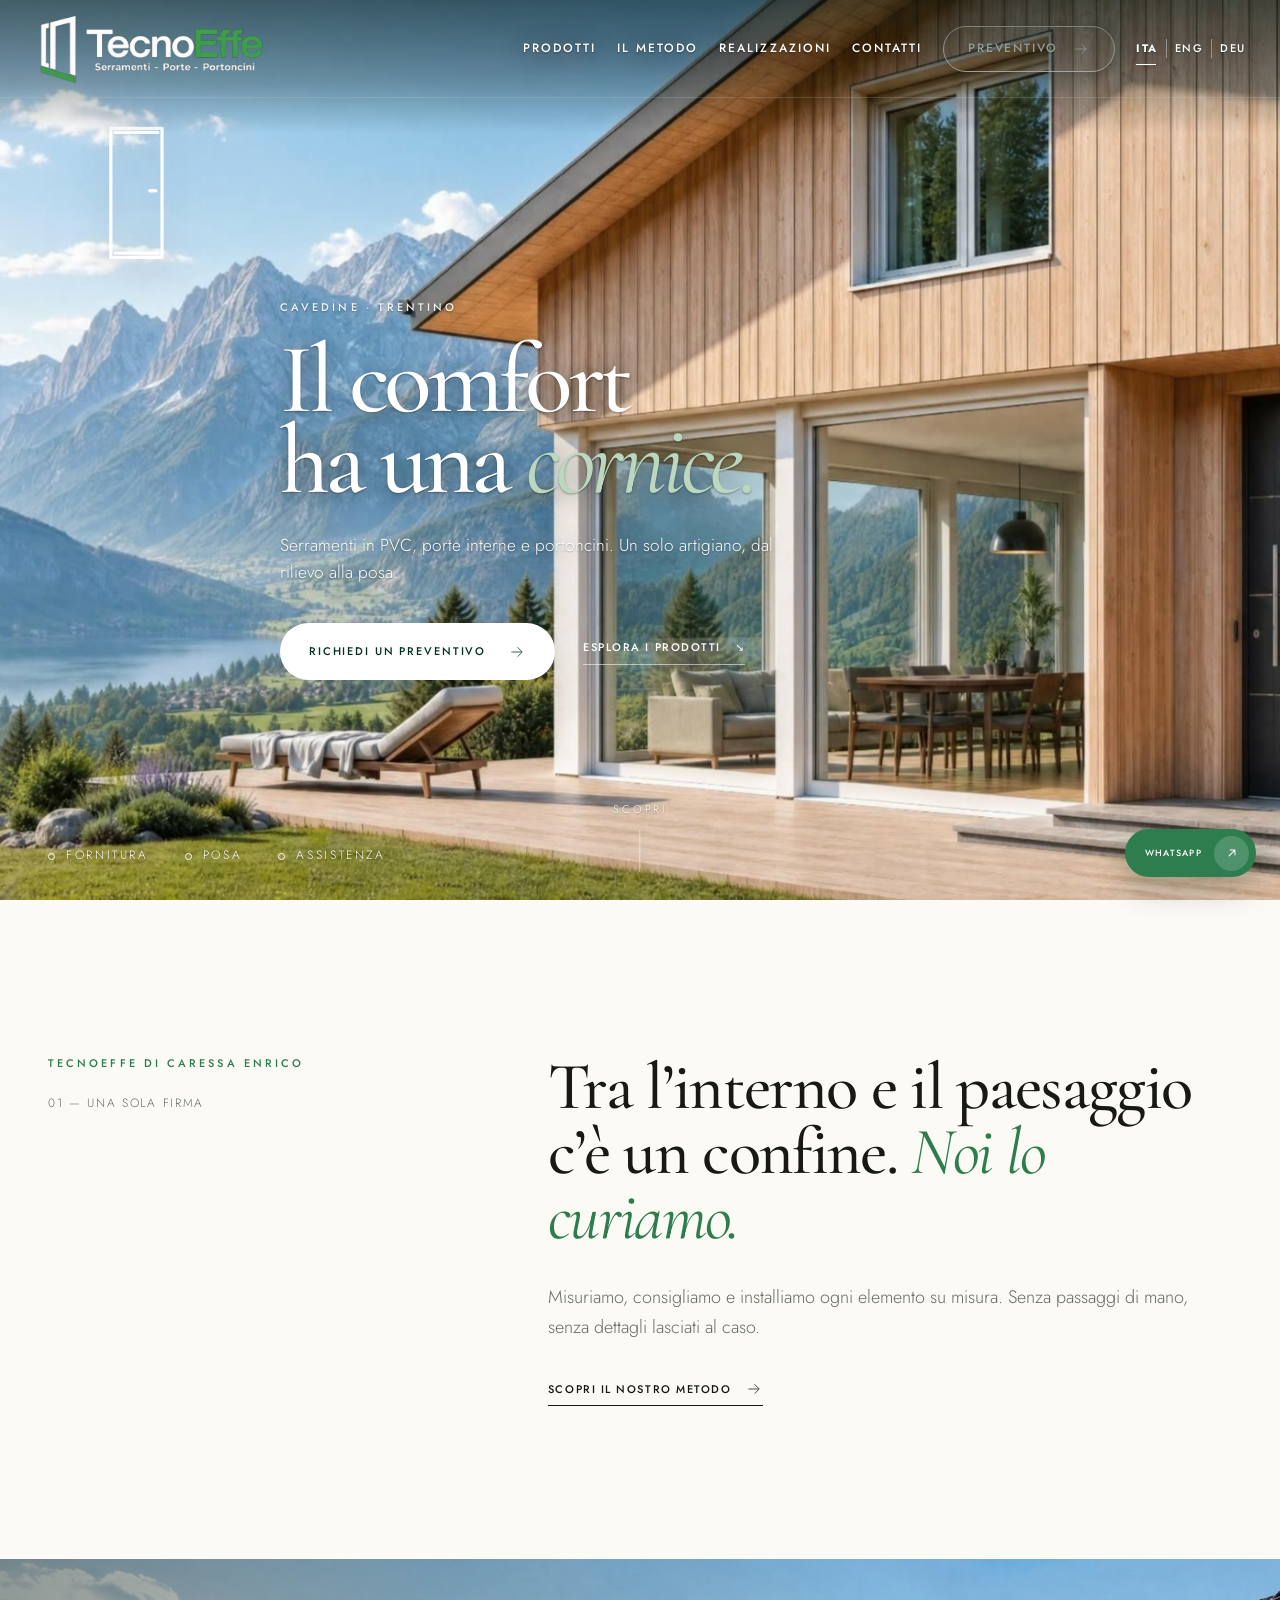
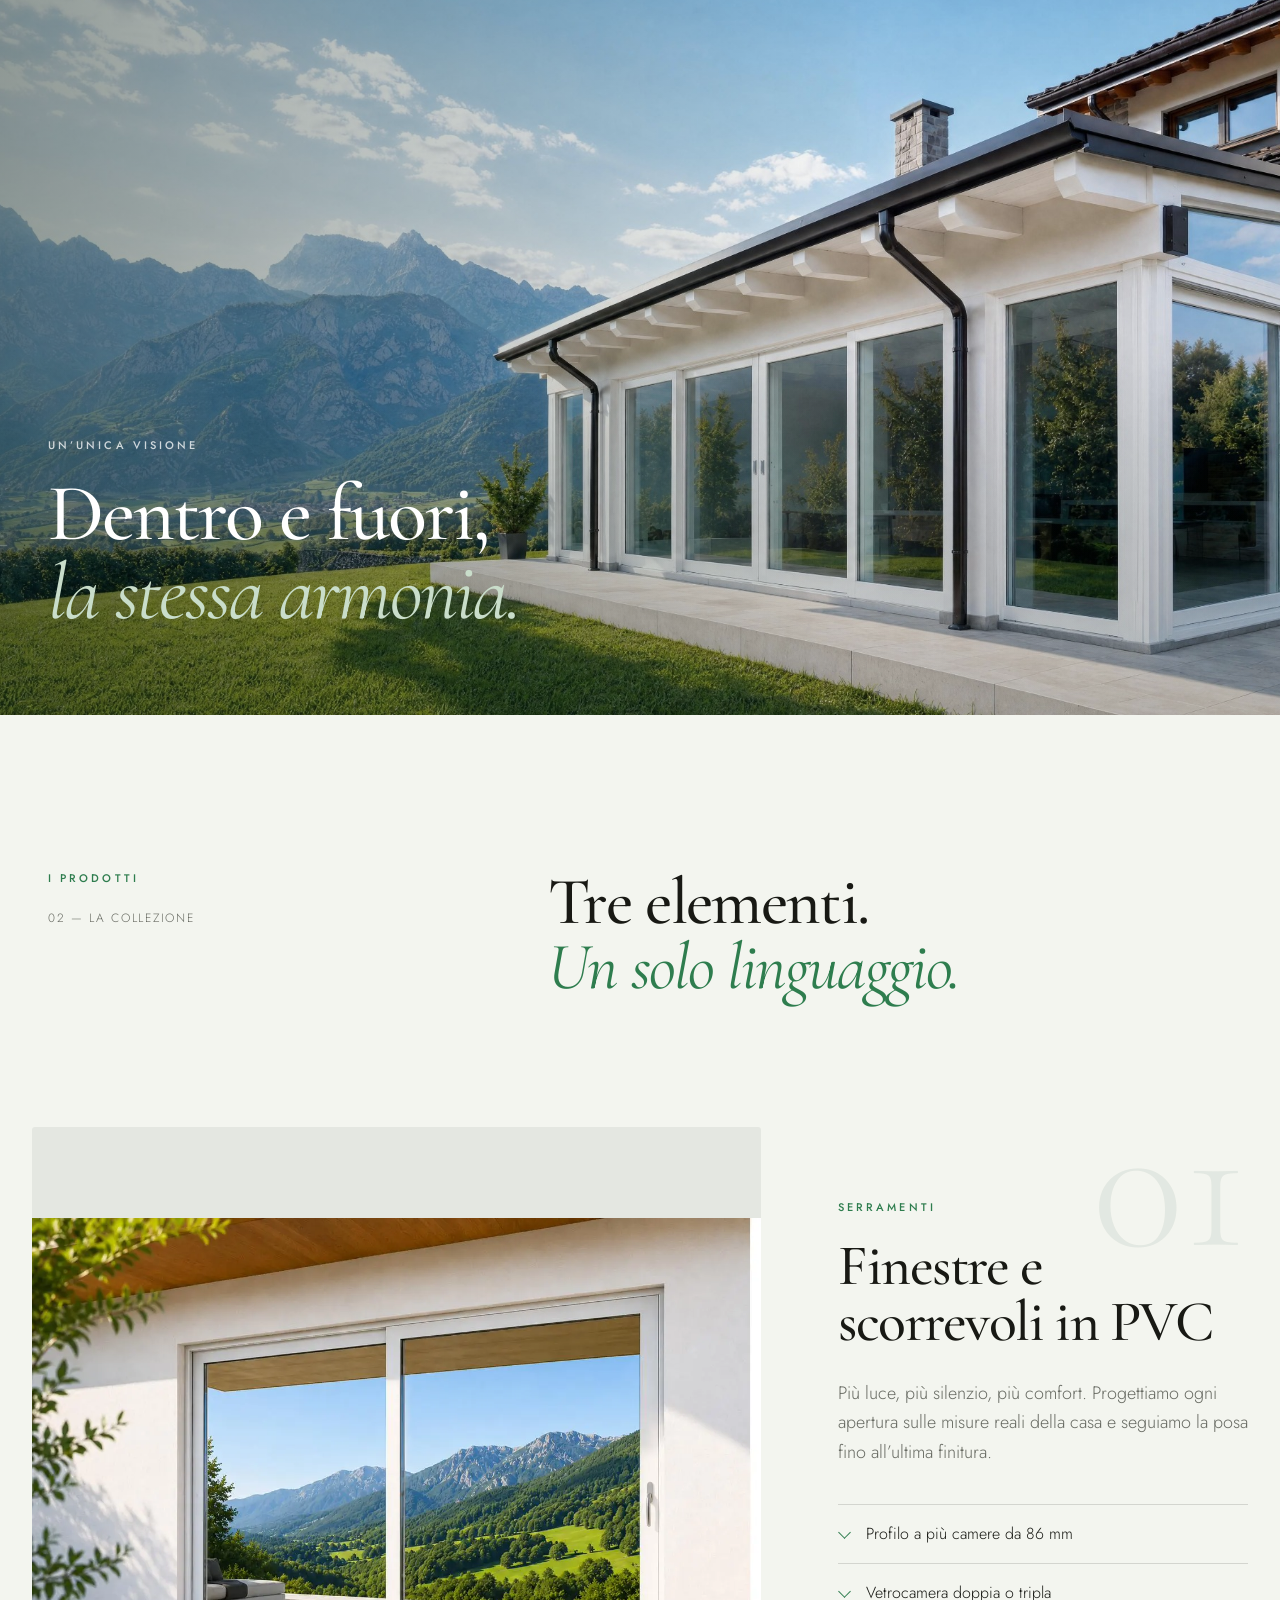
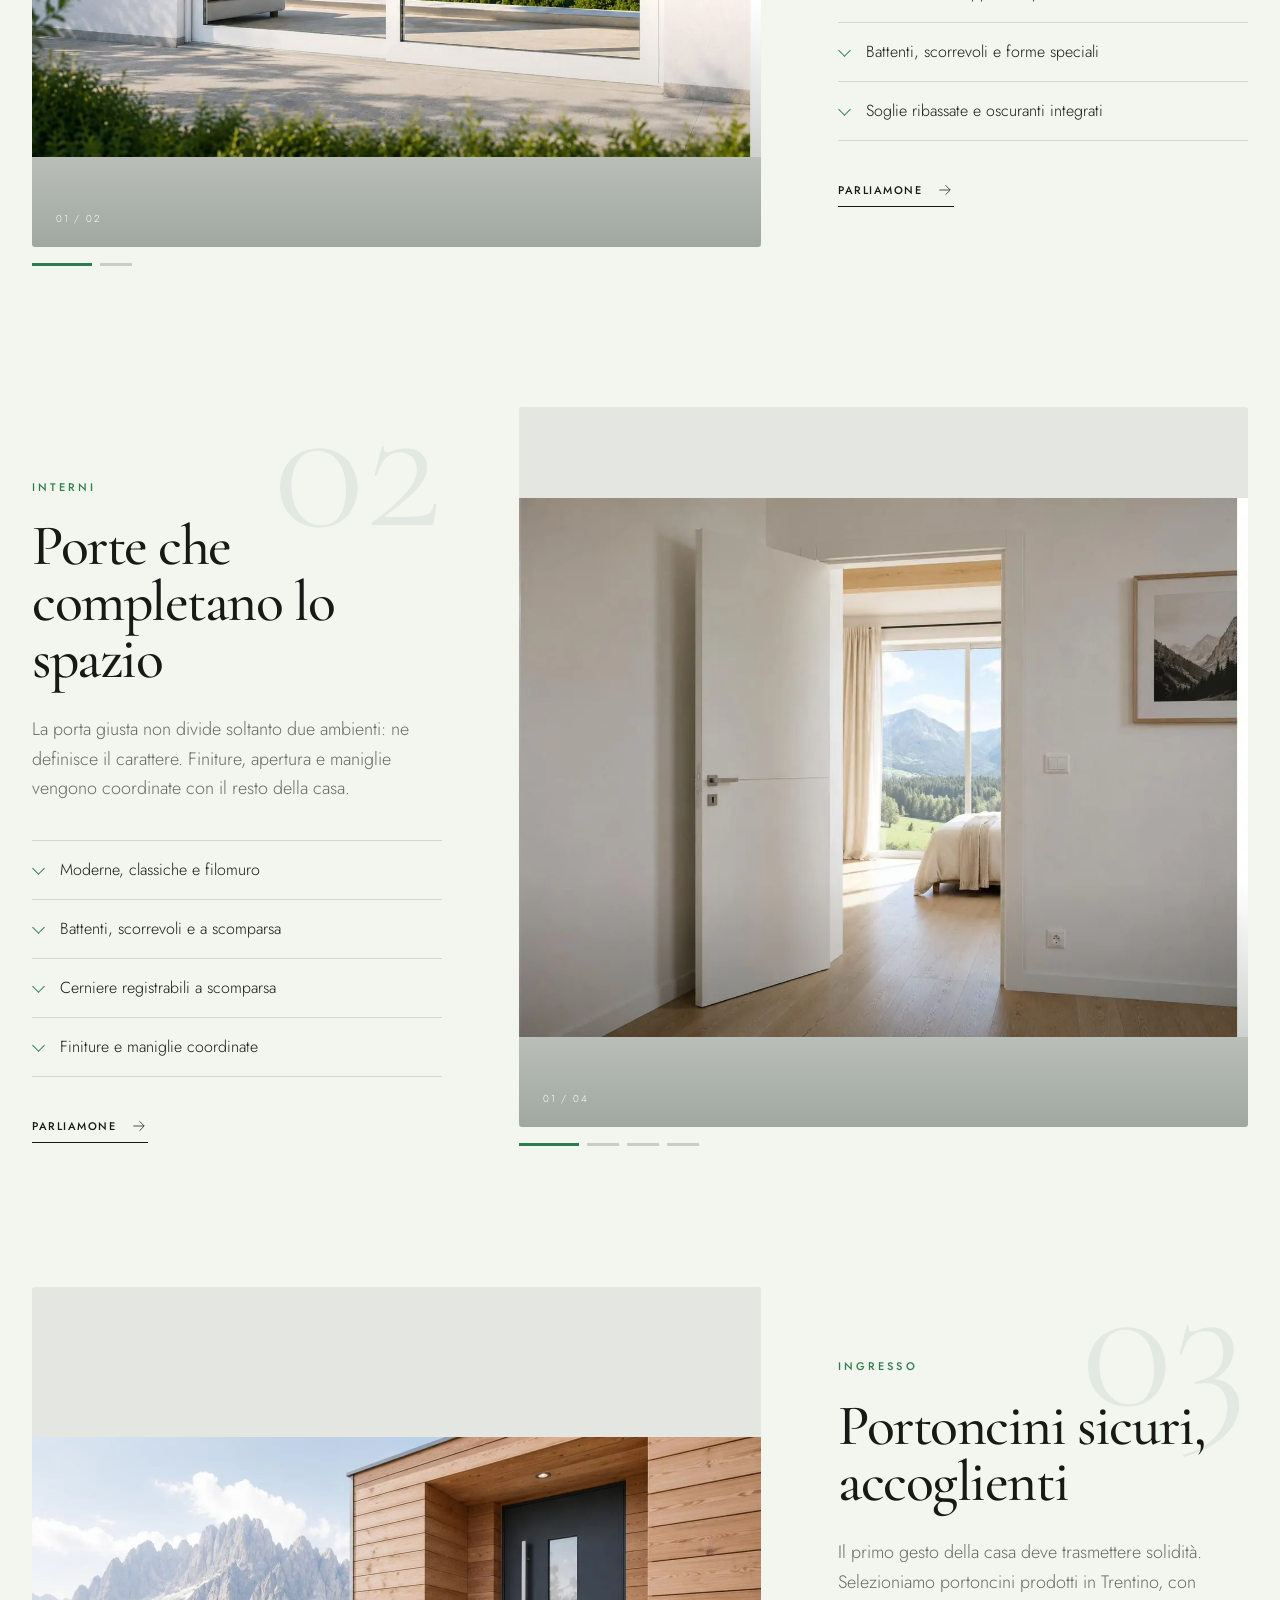
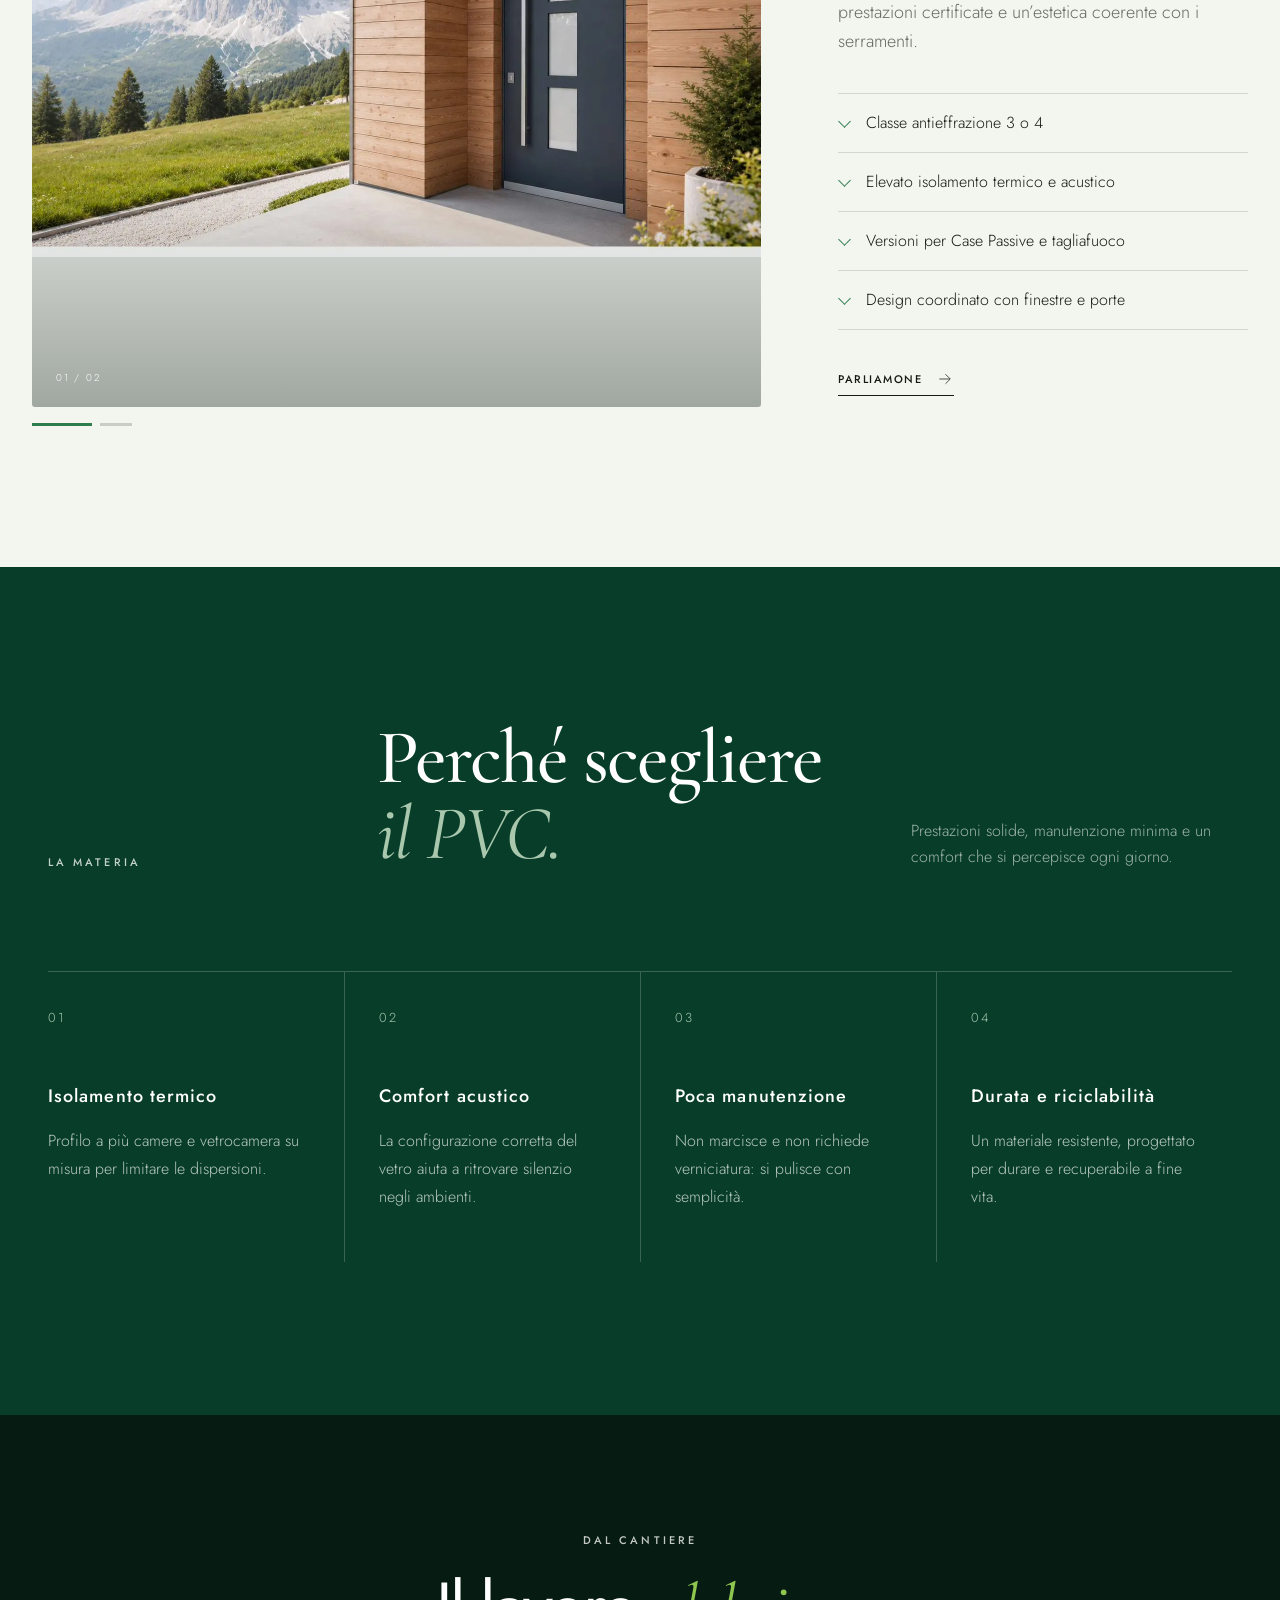
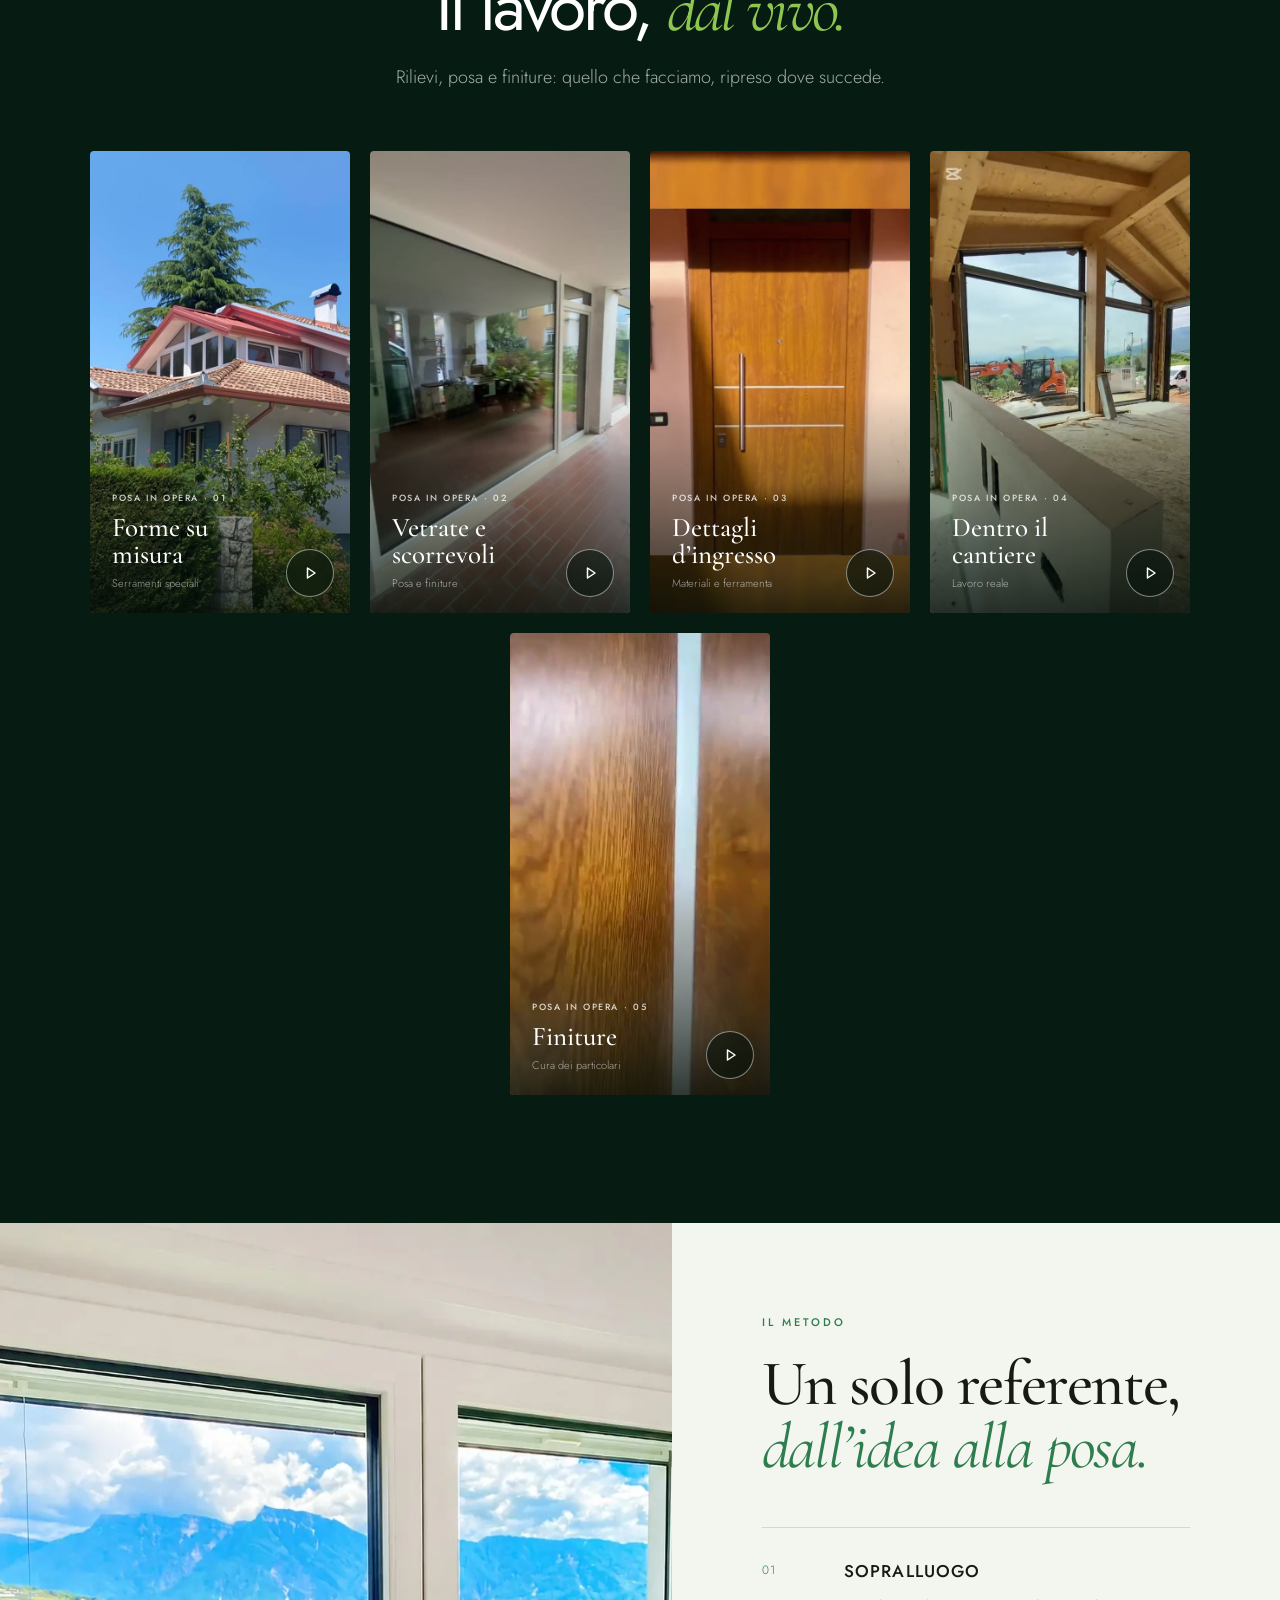
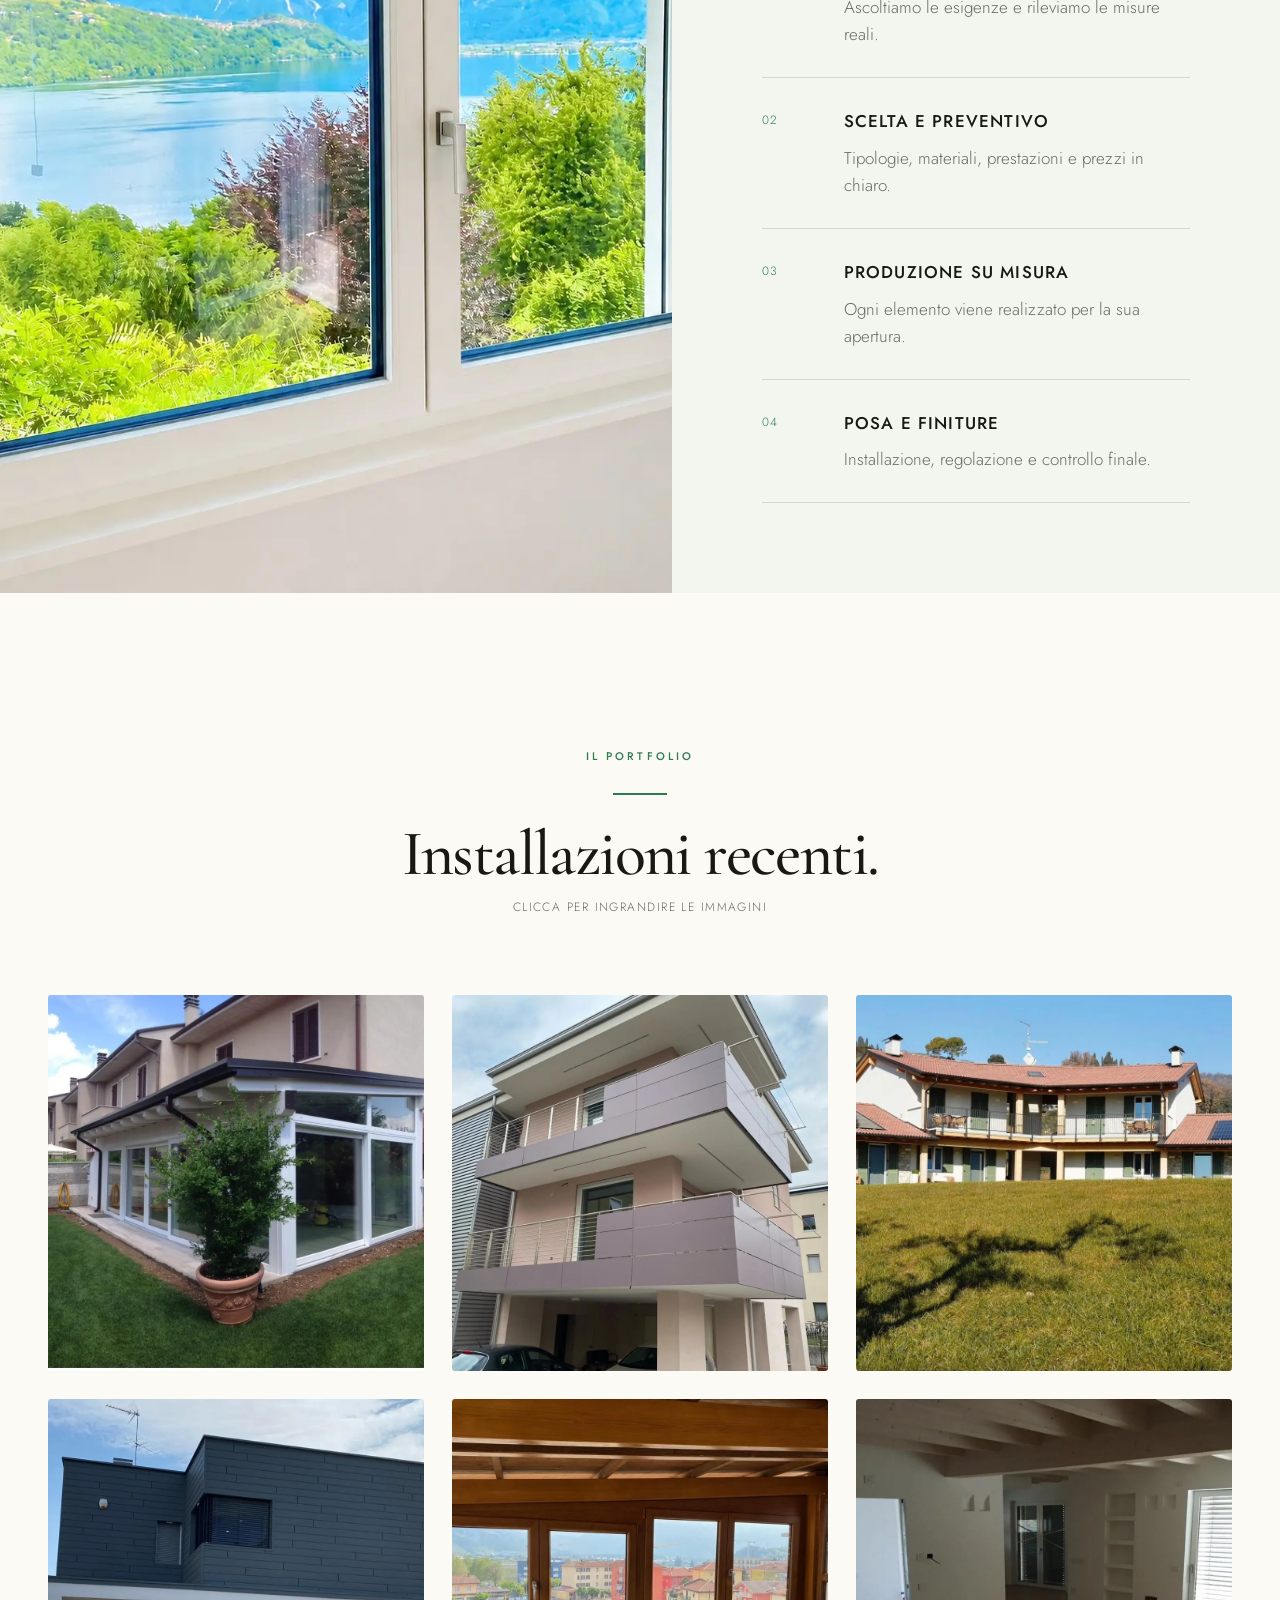
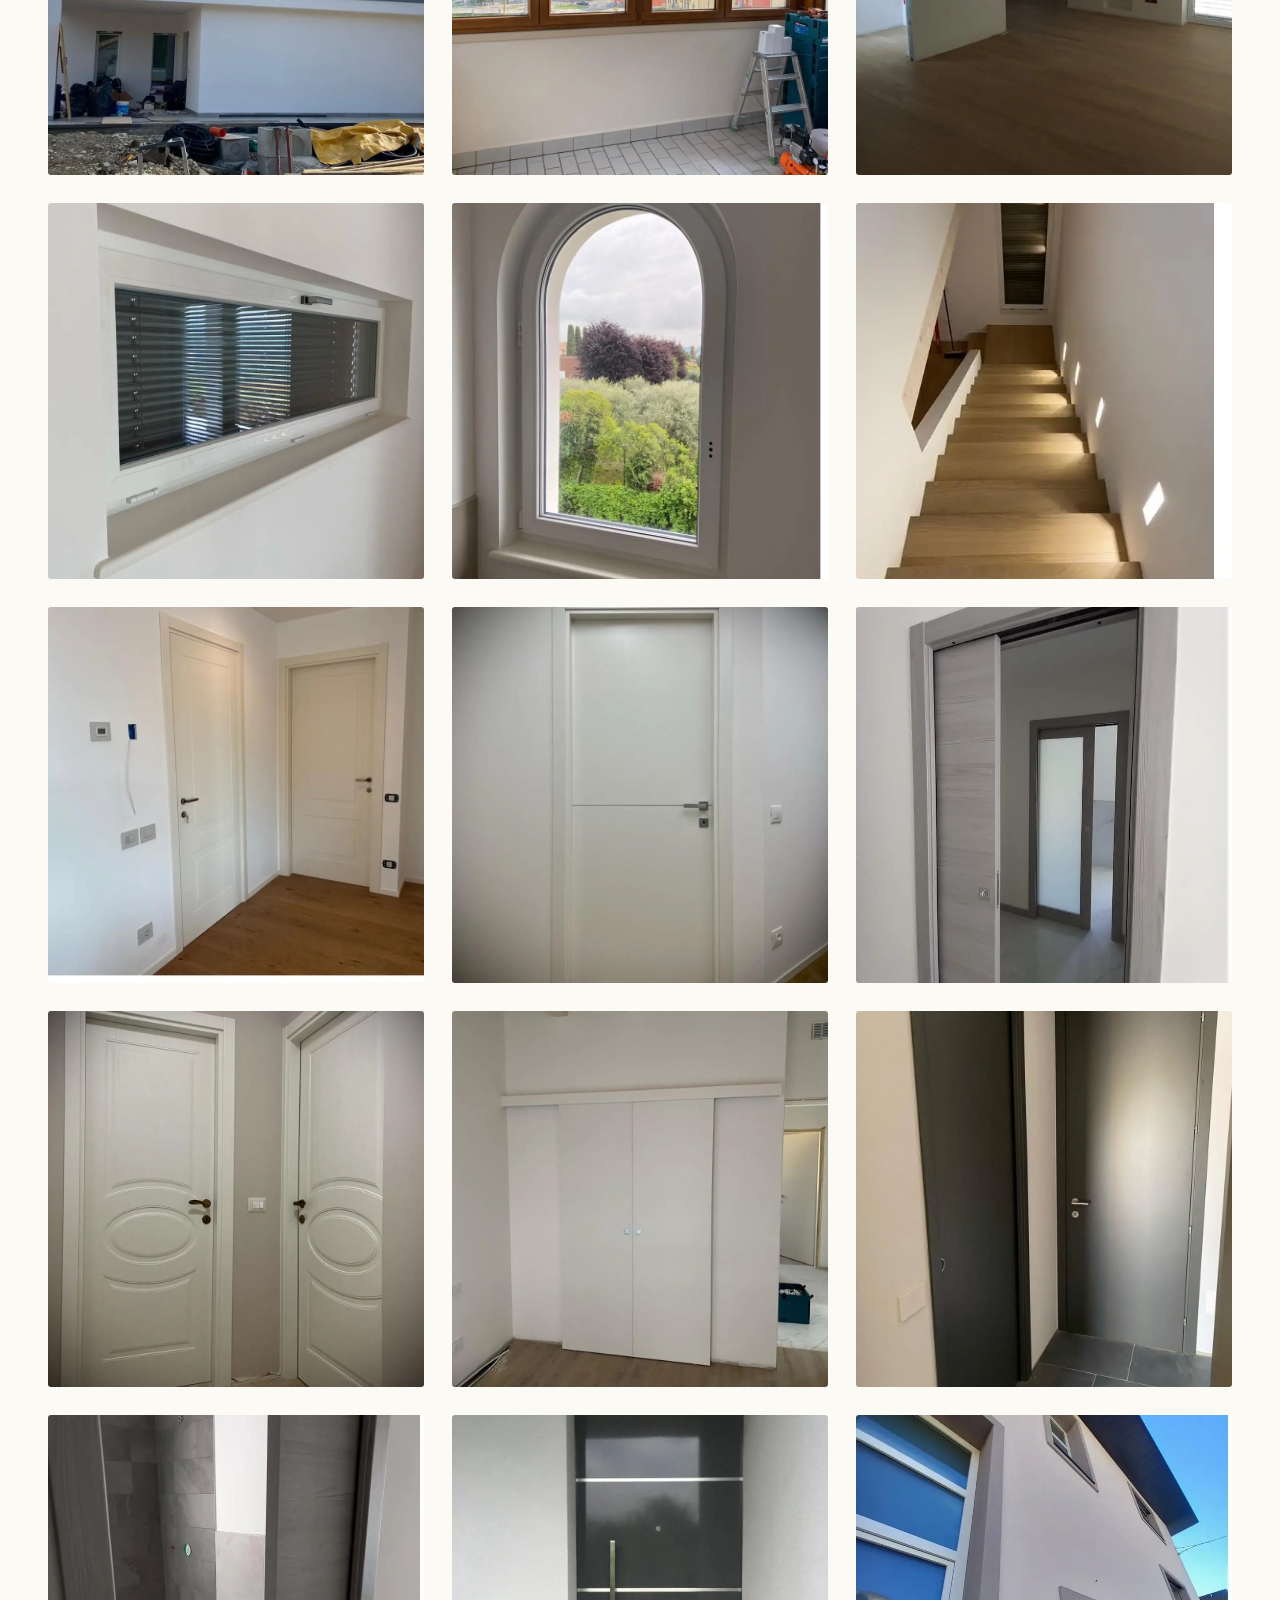
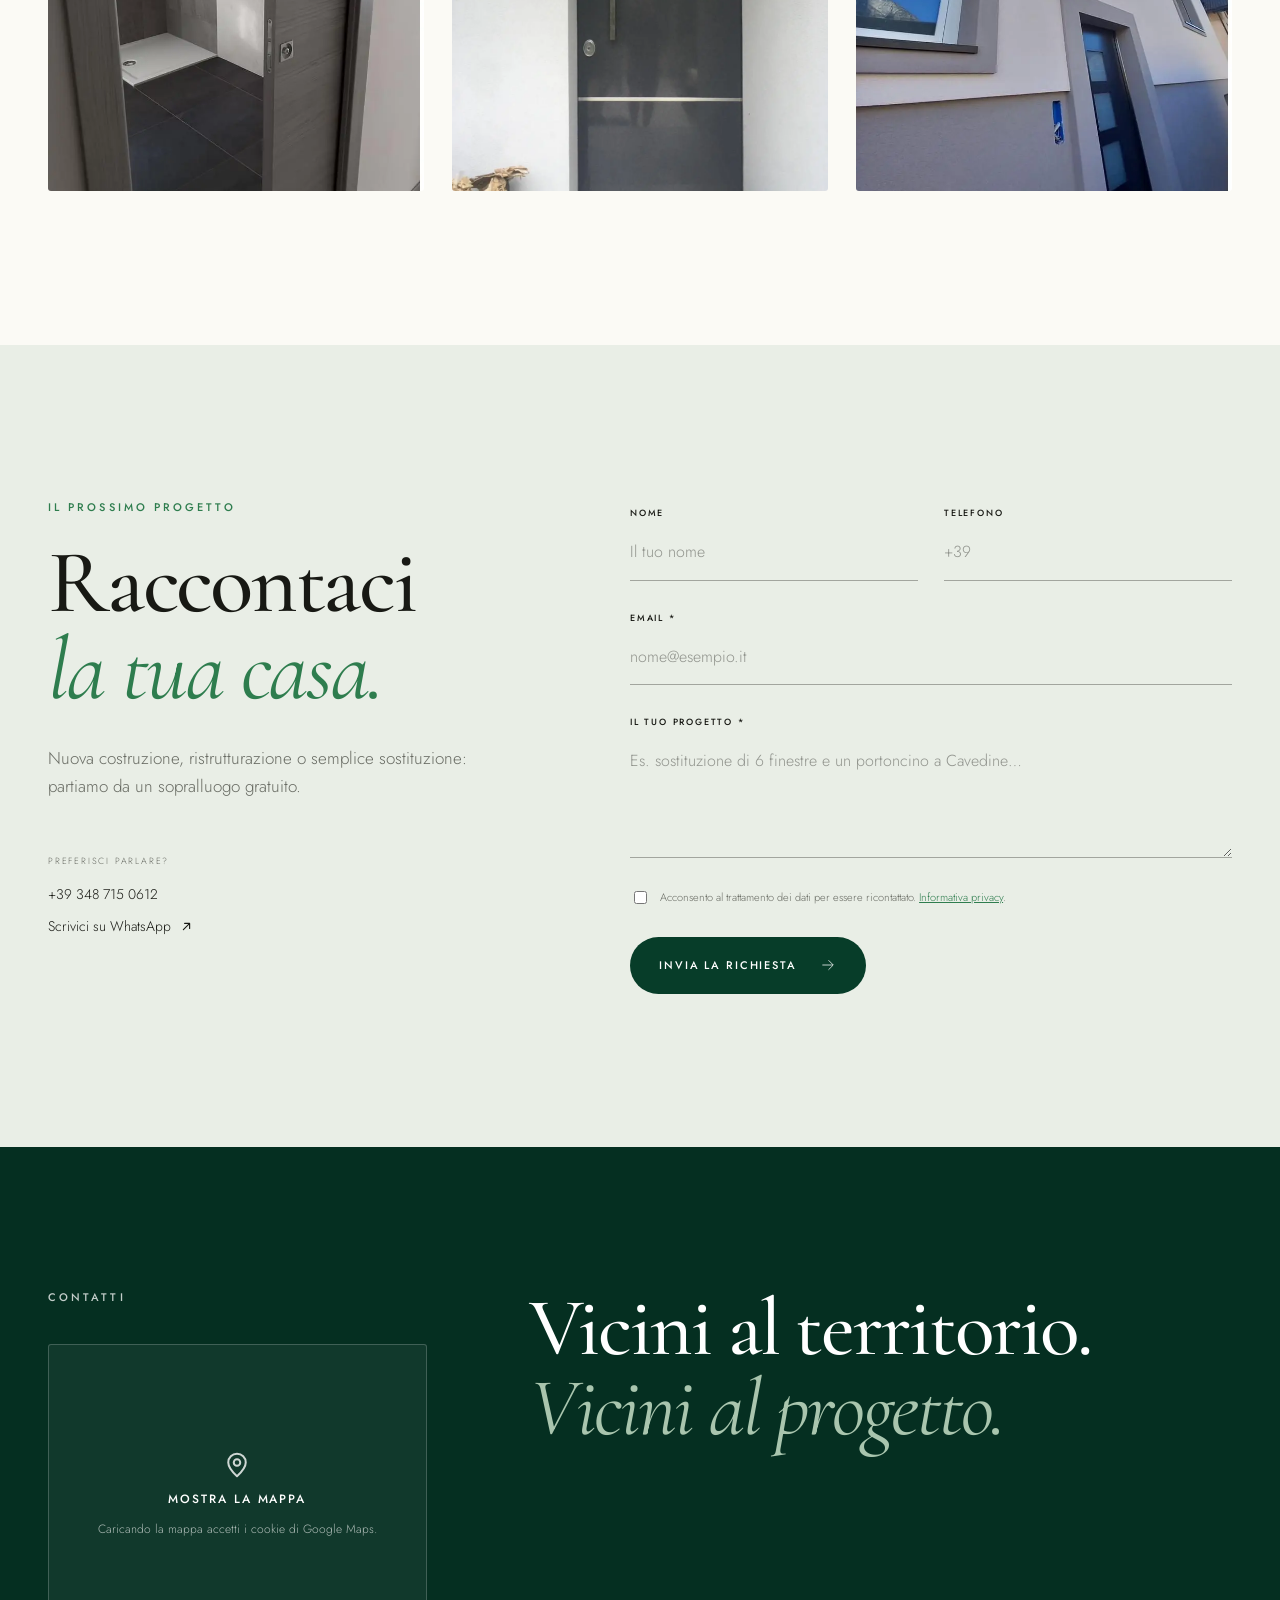
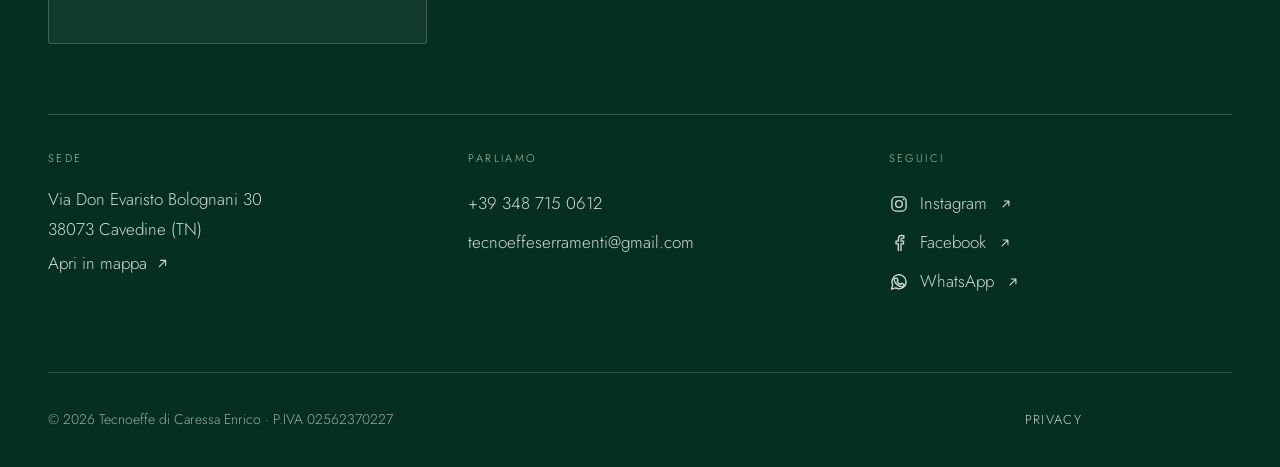
==== commit 8518adc1: "Hero a quattro video in ordine di giornata, tutti senza audio" ====
--- a/index.html
+++ b/index.html
@@ -149,8 +149,8 @@
         ]
       }
     </script>
-    <link rel="stylesheet" href="./styles.css?v=20260804-45" />
-    <script defer src="./script.js?v=20260804-45"></script>
+    <link rel="stylesheet" href="./styles.css?v=20260806-46" />
+    <script defer src="./script.js?v=20260806-46"></script>
   </head>
   <body data-static-page="home">
     <div class="progress-bar" aria-hidden="true"></div>
@@ -214,22 +214,21 @@
     </div>
     <main id="top">
       <section class="hero">
-        <!-- Ogni slide fotografica esiste in due tagli: il JPG a 2048 px e il
-             WebP a 3840. Con srcset lo schermo 4K (o il retina) riceve il file
-             grande, gli altri il piccolo: l'originale non viene mai
-             ridimensionato, e su un monitor 1080p non si scarica un 4K che il
-             browser ridurrebbe comunque a 1920. -->
+        <!-- Quattro filmati, in ordine di giornata: casa in legno di giorno,
+             casa in pietra tra i vigneti d'autunno, villa sul lago al tramonto,
+             chalet nella neve di notte.
+             Nessuno ha `autoplay` ne' `src` scritto qui: con quegli attributi il
+             browser scaricherebbe megabyte di filmato insieme al primo schermo.
+             Le sorgenti le assegna script.js, e non tutte insieme — ognuna
+             arriva quando la slide precedente entra in scena, cioe' con dieci
+             secondi di anticipo. Assegnarle tutte al caricamento significava
+             far partire circa 24 MB all'apertura della pagina.
+             Il taglio da 1280 e quello da 1920 non possono stare in due
+             <source media>: dentro un <video> quell'attributo viene ignorato
+             e il browser prende comunque il primo (verificato su Chrome, che
+             serviva il file mobile a 1280 px di viewport). La scelta la fa il
+             JS con matchMedia. -->
         <div class="hero-slides" aria-hidden="true">
-          <!-- La prima slide e' un video. Niente `autoplay` e nessun src qui: con
-               quell'attributo il browser scaricherebbe il filmato insieme al
-               primo schermo. La sorgente e il play arrivano da script.js a
-               pagina caricata, come i data-src delle slide successive; fino a
-               quel momento si vede il poster.
-               Il taglio da 1280 e quello da 1920 non possono stare in due
-               <source media>: dentro un <video> quell'attributo viene ignorato
-               e il browser prende comunque il primo (verificato su Chrome, che
-               serviva il file mobile a 1280 px di viewport). La scelta la fa il
-               JS con matchMedia. -->
           <video
             class="hero-image active"
             poster="./posters/hero-01.jpg"
@@ -240,34 +239,37 @@
             playsinline
             preload="none"
             tabindex="-1"
-          ></video><img
+          ></video><video
             class="hero-image"
-            data-src="./img/hero-slide-03.jpg"
-            data-srcset="./img/hero-slide-03-2048.jpg 2048w, ./img/hero-slide-03.webp 3840w"
-            sizes="100vw"
-            alt=""
-            style="--hero-mobile-position: 55% center"
-            loading="lazy"
-            decoding="async"
-          /><img
+            data-poster="./posters/hero-02.jpg"
+            data-video-mobile="./video/hero-02-1280.mp4"
+            data-video-desktop="./video/hero-02-1920.mp4"
+            muted
+            loop
+            playsinline
+            preload="none"
+            tabindex="-1"
+          ></video><video
             class="hero-image"
-            data-src="./img/hero-slide-02.jpg"
-            data-srcset="./img/hero-slide-02.jpg 2048w, ./img/hero-slide-02.webp 3840w"
-            sizes="100vw"
-            alt=""
-            style="--hero-mobile-position: 70% center"
-            loading="lazy"
-            decoding="async"
-          /><img
+            data-poster="./posters/hero-03.jpg"
+            data-video-mobile="./video/hero-03-1280.mp4"
+            data-video-desktop="./video/hero-03-1920.mp4"
+            muted
+            loop
+            playsinline
+            preload="none"
+            tabindex="-1"
+          ></video><video
             class="hero-image"
-            data-src="./img/hero-slide-04.jpg"
-            data-srcset="./img/hero-slide-04.jpg 2048w, ./img/hero-slide-04.webp 3840w"
-            sizes="100vw"
-            alt=""
-            style="--hero-mobile-position: 60% center"
-            loading="lazy"
-            decoding="async"
-          />
+            data-poster="./posters/hero-04.jpg"
+            data-video-mobile="./video/hero-04-1280.mp4"
+            data-video-desktop="./video/hero-04-1920.mp4"
+            muted
+            loop
+            playsinline
+            preload="none"
+            tabindex="-1"
+          ></video>
         </div>
         <div class="hero-overlay"></div>
         <div class="hero-morph hero-enter delay-4" aria-hidden="true">
--- a/styles.css
+++ b/styles.css
@@ -71,8 +71,9 @@
 .site-header nav > a:not(.nav-cta) { position: relative; font-size: 12px; font-weight: 500; letter-spacing: .17em; text-transform: uppercase; }
 .site-header nav > a:not(.nav-cta)::after { content: ''; position: absolute; left: 0; bottom: -8px; width: 100%; height: 1px; background: currentColor; transform: scaleX(0); transform-origin: right; transition: transform .4s var(--ease); }
 .site-header nav > a:hover::after { transform: scaleX(1); transform-origin: left; }
-.nav-cta { display: inline-flex; align-items: center; gap: 14px; min-height: 46px; padding: 0 24px; border: 1px solid rgba(255,255,255,.6); border-radius: 100px; font-size: 12px; font-weight: 500; letter-spacing: .15em; text-transform: uppercase; transition: background .35s, color .35s; }
-.nav-cta:hover { color: var(--forest-dark); background: white; }
+.nav-cta { display: inline-flex; align-items: center; gap: 14px; min-height: 46px; padding: 0 24px; border: 1px solid rgba(255,255,255,.88); border-radius: 100px; font-size: 12px; font-weight: 500; letter-spacing: .15em; text-transform: uppercase; box-shadow: 0 2px 16px rgba(3,18,13,.3); transition: background .35s, color .35s, border-color .35s, box-shadow .35s; }
+/* Sul bianco pieno del passaggio del mouse l'ombra del testo sporcherebbe. */
+.nav-cta:hover { color: var(--forest-dark); background: white; border-color: white; box-shadow: none; text-shadow: none; }
 .menu-toggle { display: none; position: relative; z-index: 110; width: 48px; height: 48px; padding: 0; border: 0; border-radius: 50%; background: rgba(255,255,255,.1); cursor: pointer; }
 .menu-toggle span { position: absolute; left: 13px; width: 22px; height: 1px; background: white; transition: transform .35s var(--ease), top .35s var(--ease); }
 .menu-toggle span:first-child { top: 19px; }
@@ -132,17 +133,21 @@
    peggiore contro un minimo di 4,5), eppure il testo si impastava col dettaglio
    della foto: il calcolo presuppone uno sfondo uniforme. Questa ombra e' larga
    e tenue apposta — non si legge come ombra, stacca le lettere dalla trama. */
-.hero-content .eyebrow, .hero h1, .hero-copy { text-shadow: 0 1px 2px rgba(3,18,13,.35), 0 2px 22px rgba(3,18,13,.55); }
+.hero-content .eyebrow, .hero h1, .hero-copy, .hero-meta, .scroll-cue, .site-header nav a { text-shadow: 0 1px 2px rgba(3,18,13,.35), 0 2px 22px rgba(3,18,13,.55); }
+/* A barra opaca sotto non c'e' piu' una foto ma un fondo scuro pieno: l'ombra
+   diventa inutile e il bordo del pulsante puo' tornare discreto. */
+.site-header.scrolled nav a { text-shadow: none; }
+.site-header.scrolled .nav-cta { border-color: rgba(255,255,255,.6); box-shadow: none; }
 .hero-actions { display: flex; align-items: center; flex-wrap: wrap; gap: 28px; }
-.hero-meta { position: absolute; left: max(48px, calc((100vw - 1380px) / 2)); bottom: 34px; z-index: 2; display: flex; gap: 36px; color: rgba(255,255,255,.75); font-size: 12px; letter-spacing: .22em; text-transform: uppercase; }
+.hero-meta { position: absolute; left: max(48px, calc((100vw - 1380px) / 2)); bottom: 34px; z-index: 2; display: flex; gap: 36px; color: white; font-size: 12px; letter-spacing: .22em; text-transform: uppercase; }
 .hero-meta span { display: flex; align-items: center; gap: 11px; }
 .hero-meta span::before { content: ''; width: 5px; height: 5px; border: 1px solid currentColor; border-radius: 50%; }
 .hero-morph { position: absolute; left: 44px; top: 116px; z-index: 3; width: 184px; display: flex; flex-direction: column; align-items: center; color: rgba(255,255,255,.94); pointer-events: none; }
 .hero-morph-stage { position: relative; width: clamp(116px, 9.6vw, 156px); aspect-ratio: 120 / 150; filter: drop-shadow(0 7px 18px rgba(3,18,12,.28)); }
 .hero-morph svg { position: absolute; inset: 0; width: 100%; height: 100%; opacity: 1; }
 .hero-morph svg.morph-swap { animation: morphSwap 1.05s var(--ease) both; }
-.scroll-cue { position: absolute; left: 50%; bottom: 28px; z-index: 3; display: flex; flex-direction: column; align-items: center; gap: 10px; color: rgba(255,255,255,.8); font-size: 9px; letter-spacing: .25em; text-transform: uppercase; transform: translateX(-50%); }
-.scroll-cue i { position: relative; width: 1px; height: 42px; overflow: hidden; background: rgba(255,255,255,.26); }
+.scroll-cue { position: absolute; left: 50%; bottom: 28px; z-index: 3; display: flex; flex-direction: column; align-items: center; gap: 12px; color: white; font-size: 11px; letter-spacing: .25em; text-transform: uppercase; transform: translateX(-50%); }
+.scroll-cue i { position: relative; width: 1px; height: 42px; overflow: hidden; background: rgba(255,255,255,.45); }
 .scroll-cue i::after { content: ''; position: absolute; inset: -100% 0 auto; height: 100%; background: white; animation: scrollLine 2s ease-in-out infinite; }
 .hero-enter { opacity: 0; transform: translateY(30px); animation: heroEnter .9s var(--ease) forwards; }
 .hero-enter.delay-1 { animation-delay: .25s; }.hero-enter.delay-2 { animation-delay: .4s; }.hero-enter.delay-3 { animation-delay: .62s; }.hero-enter.delay-4 { animation-delay: .82s; }
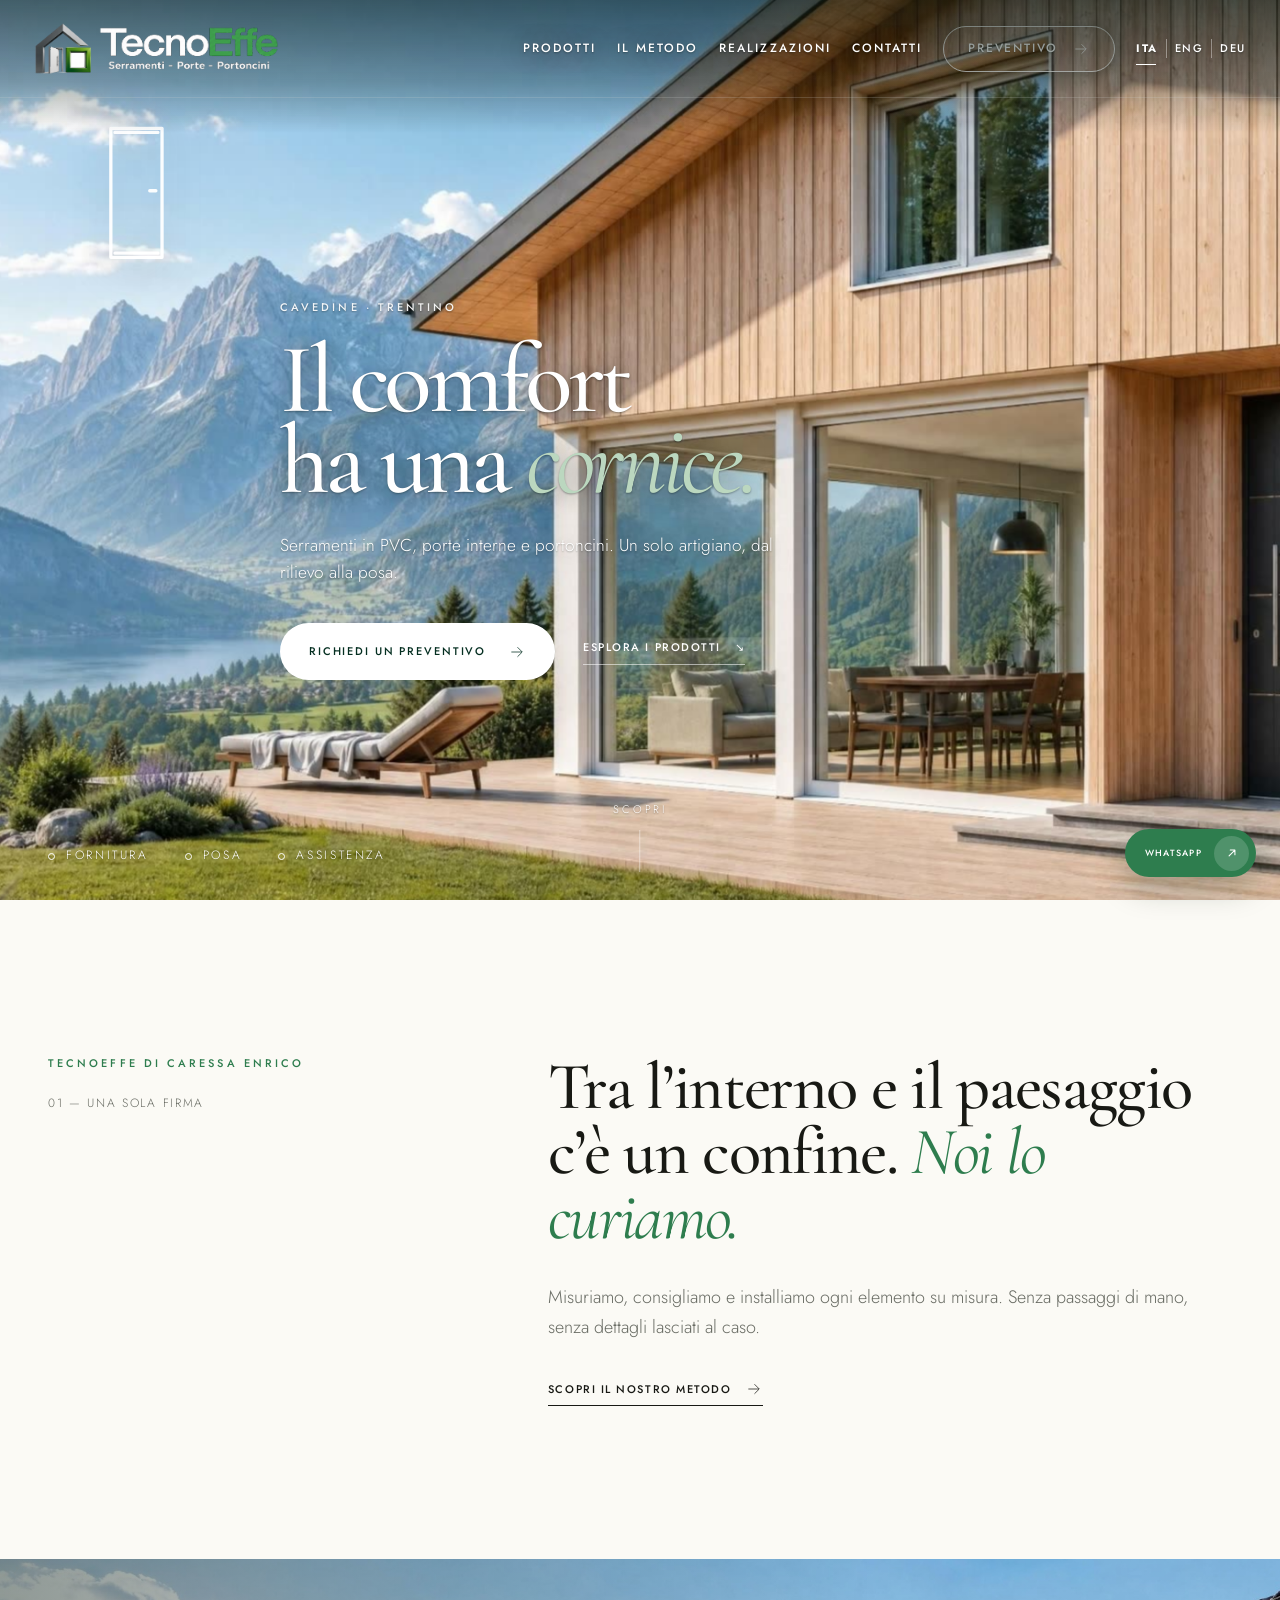
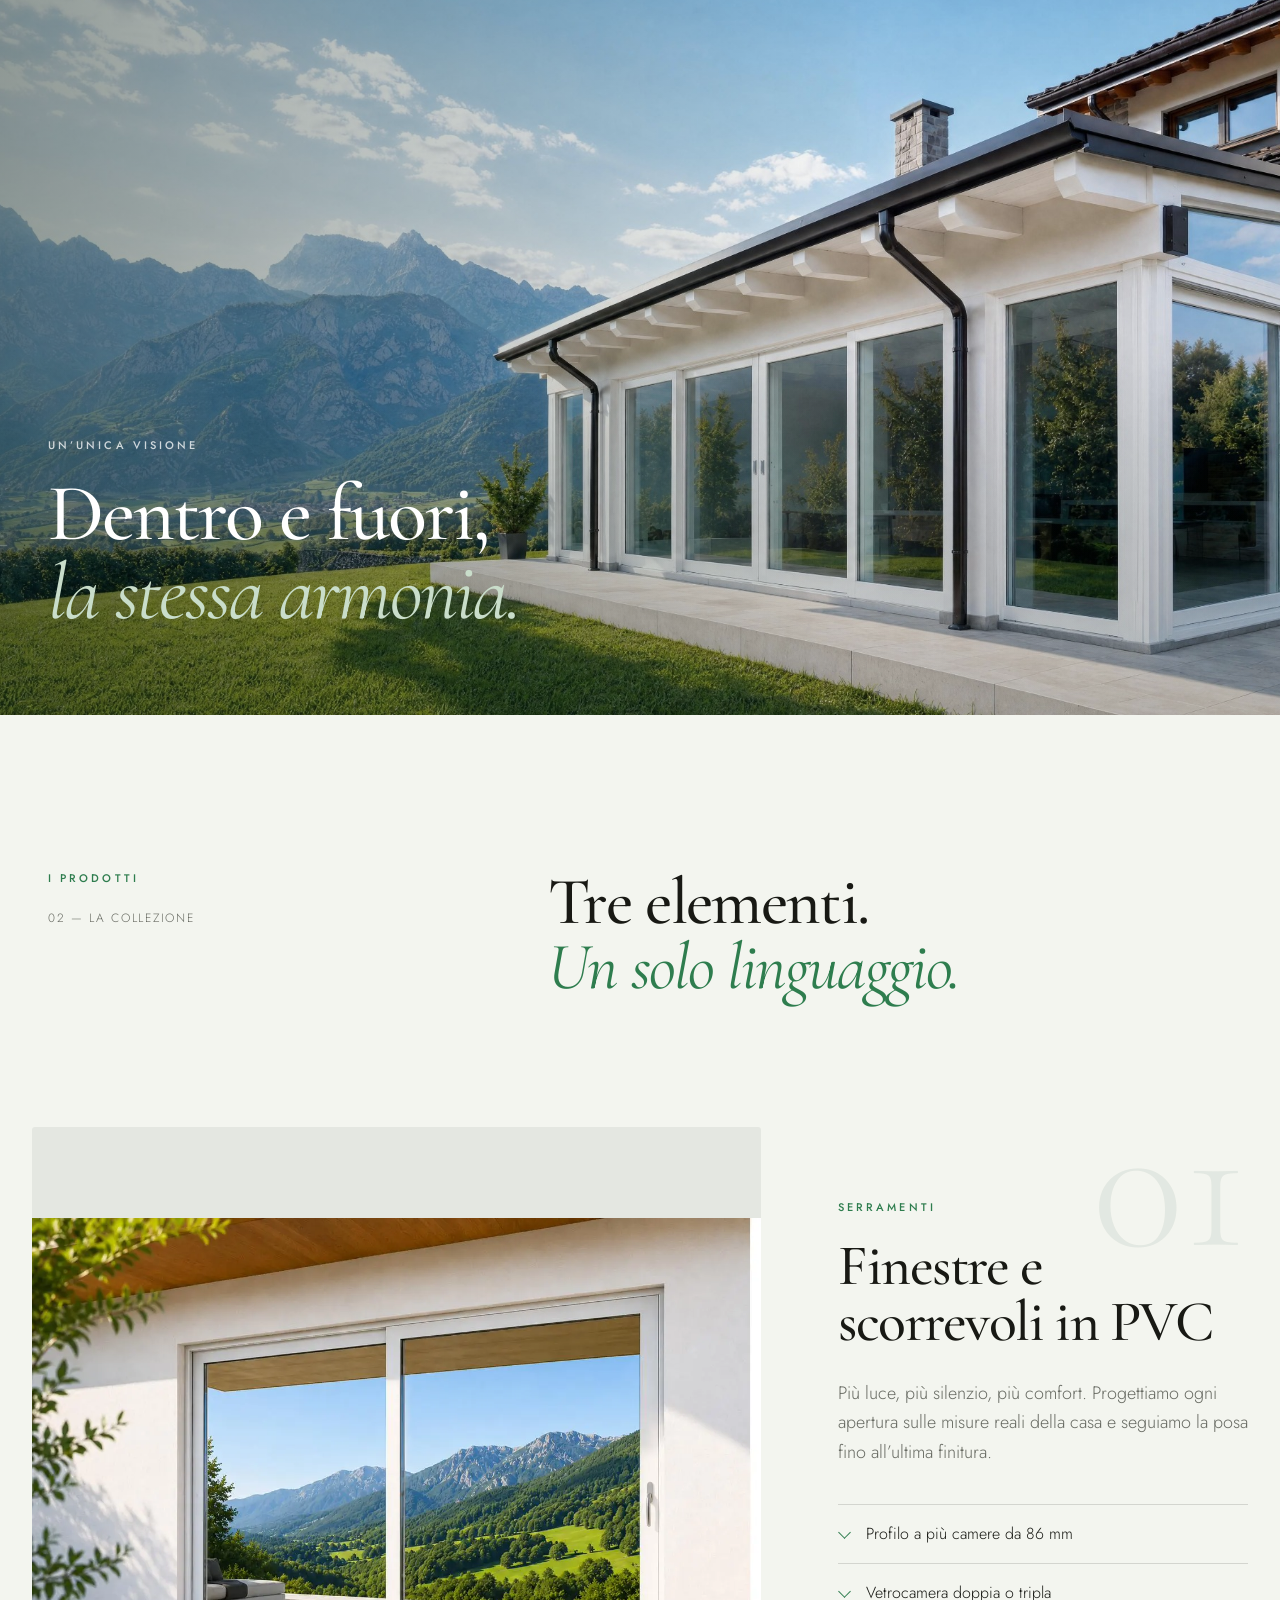
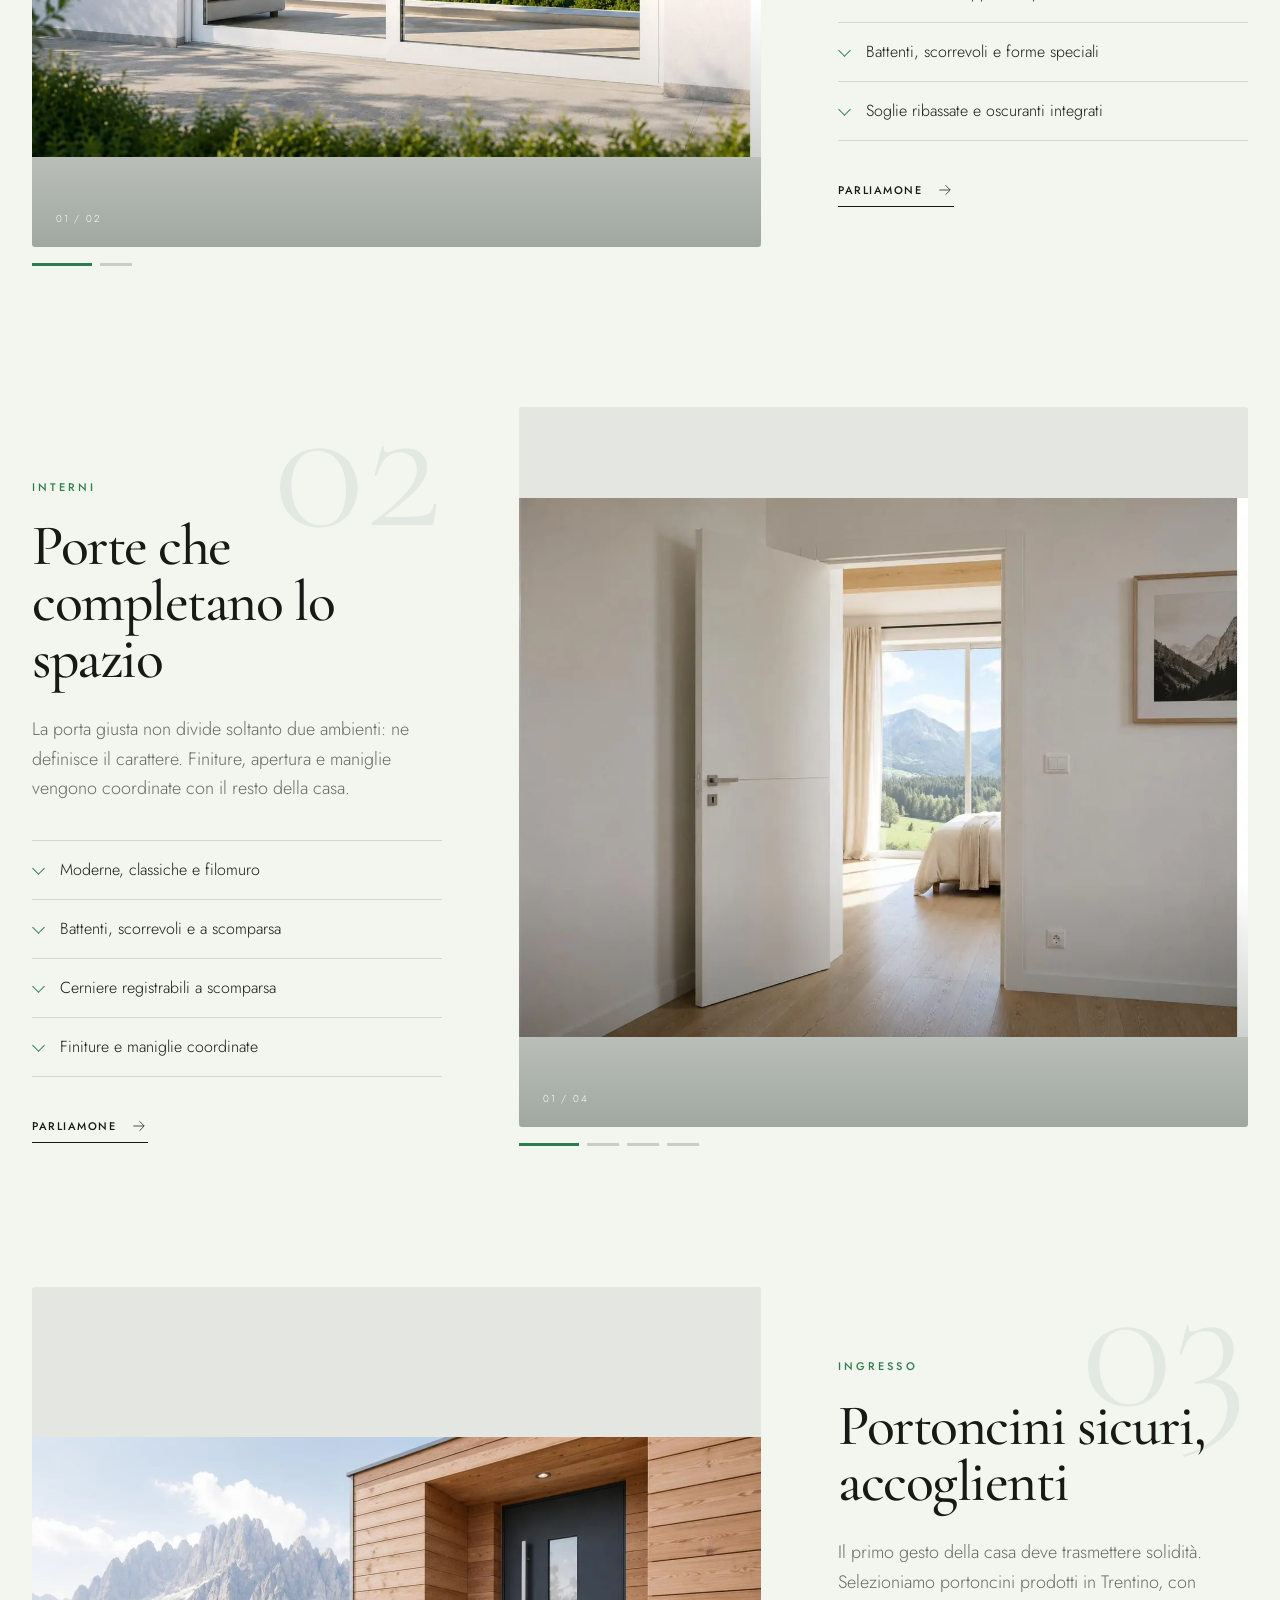
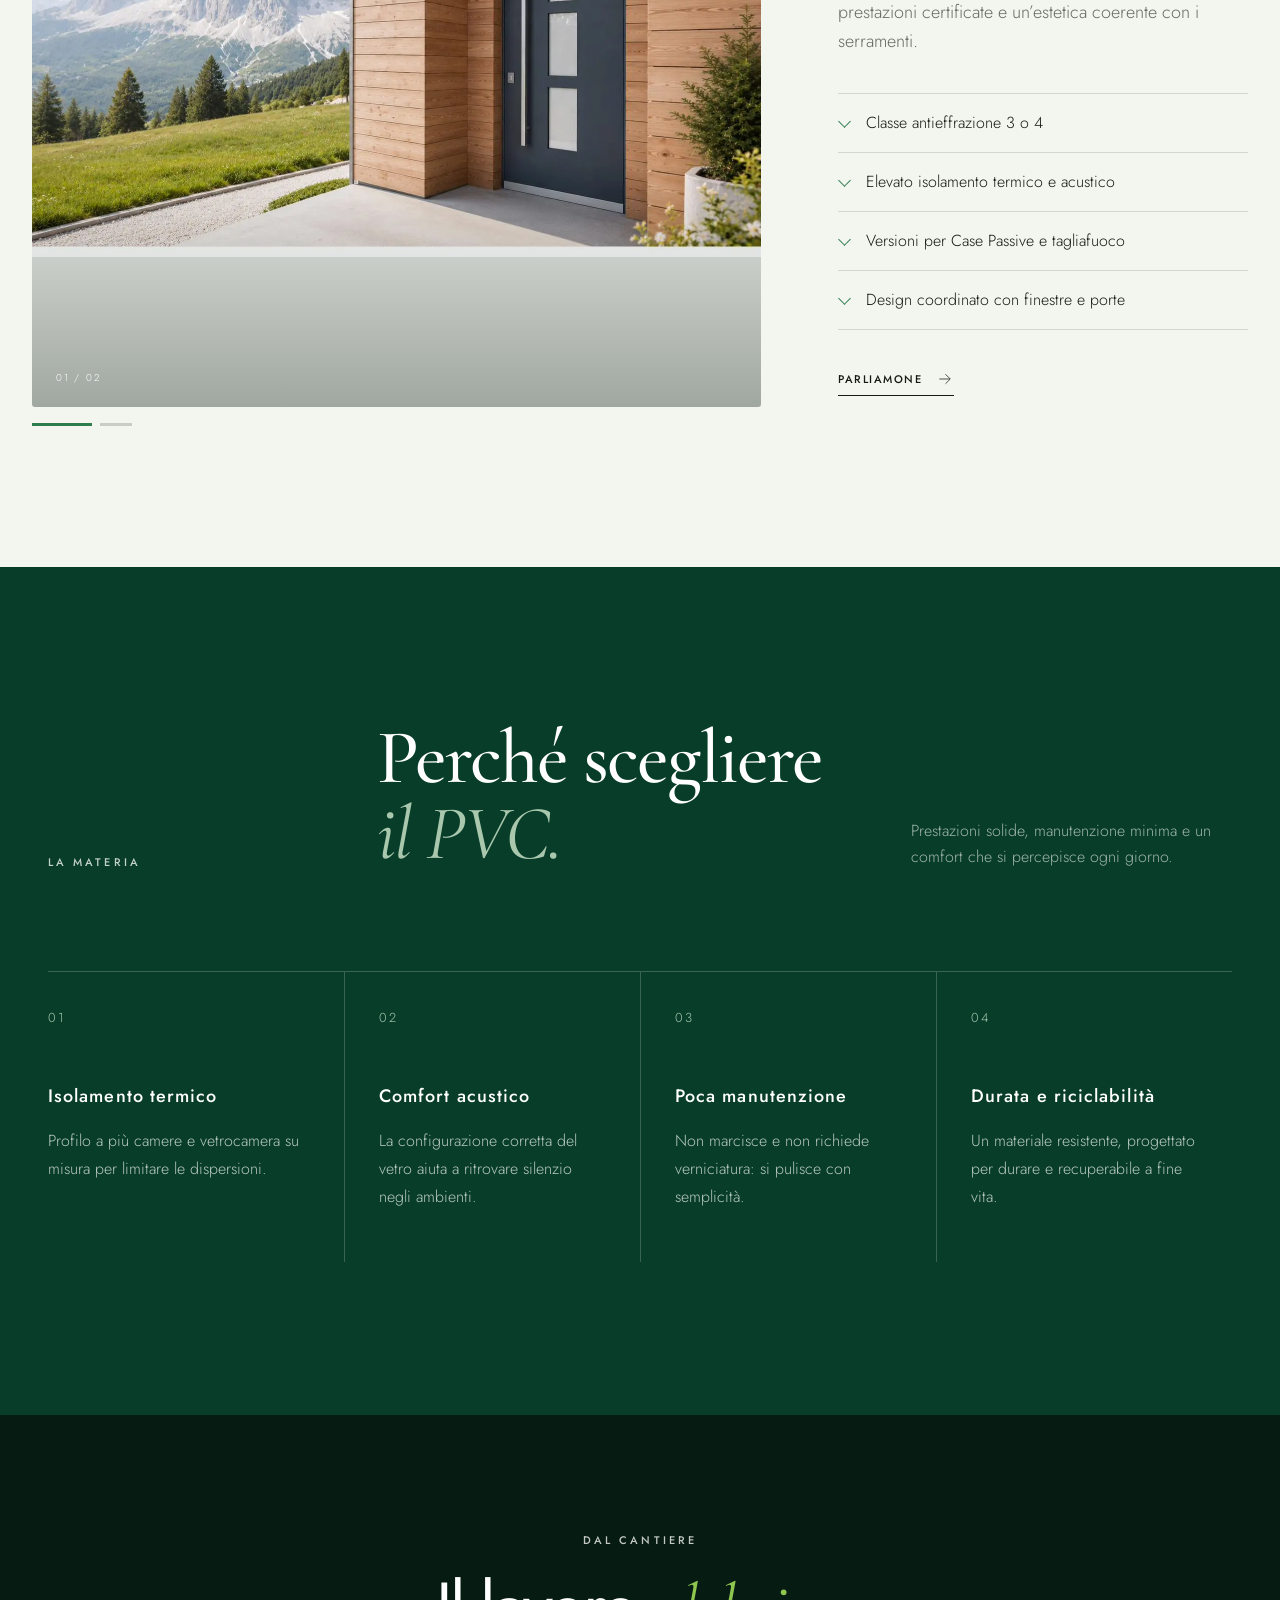
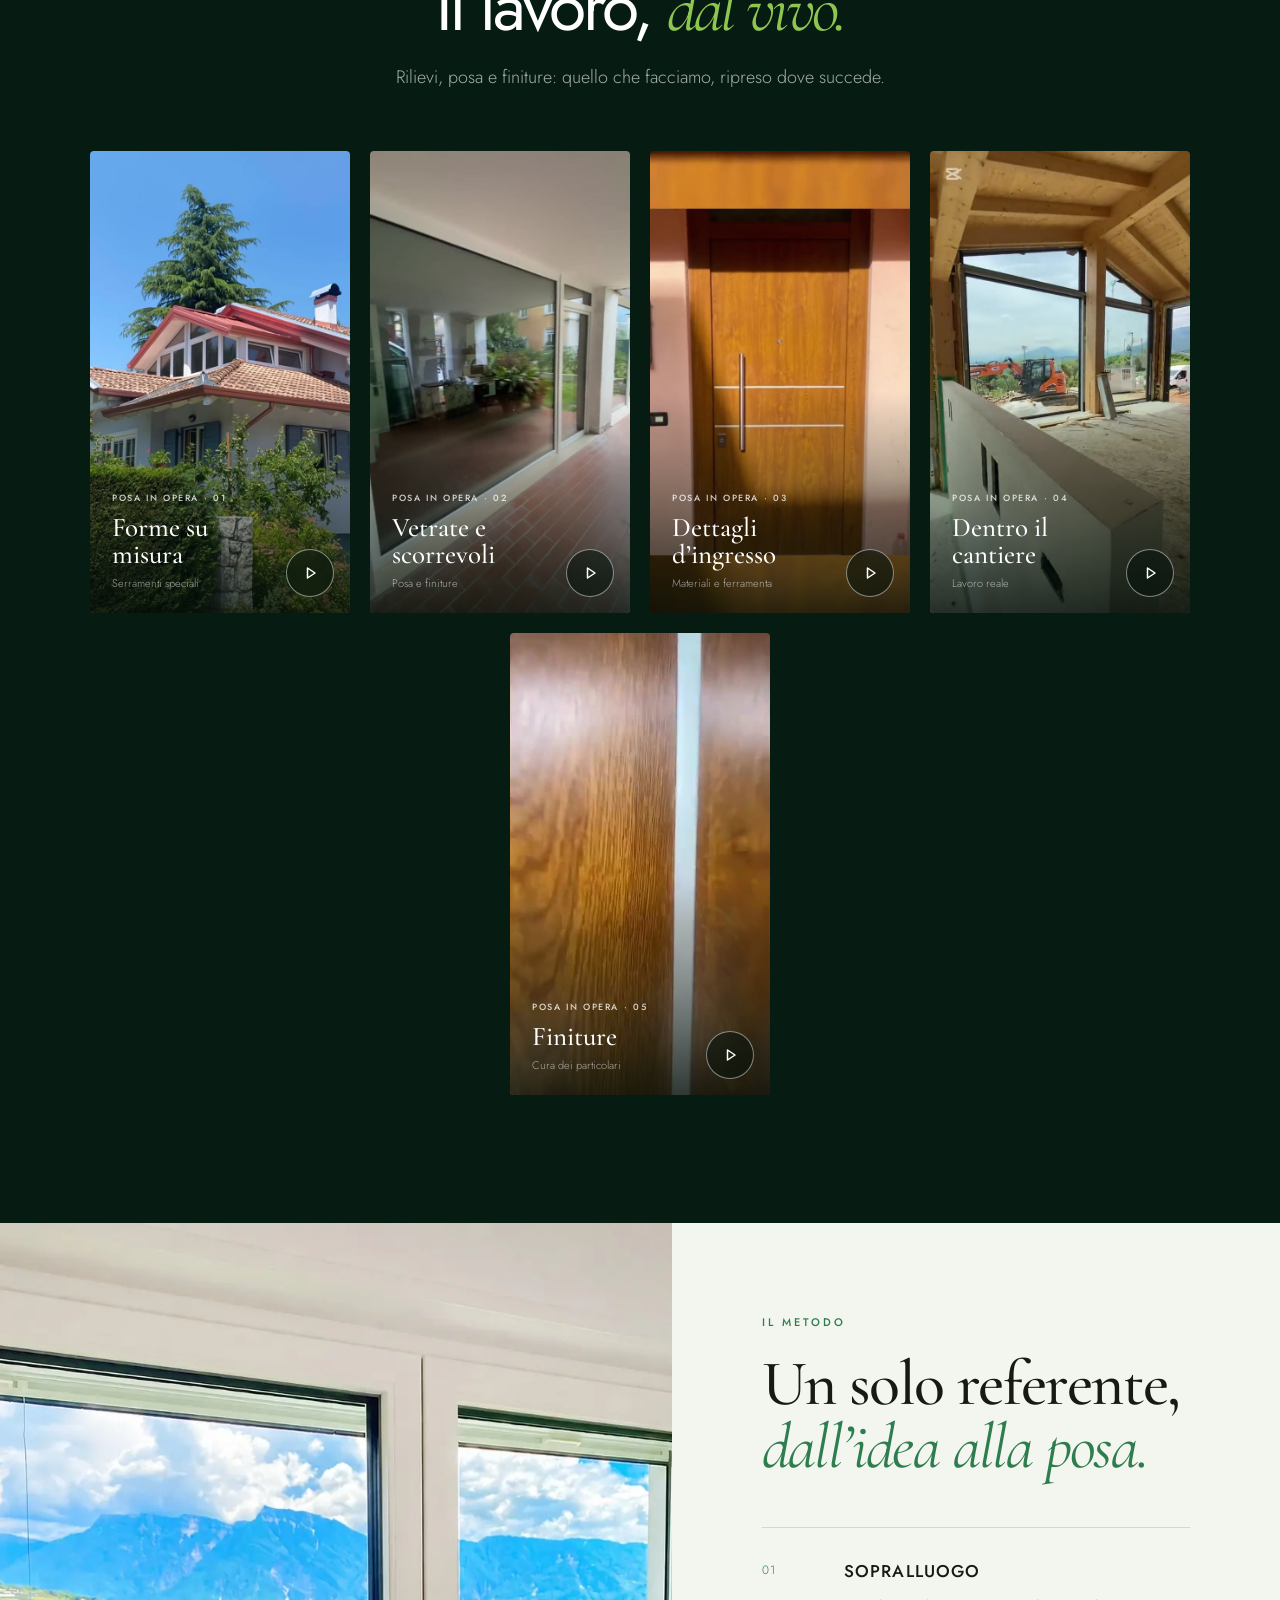
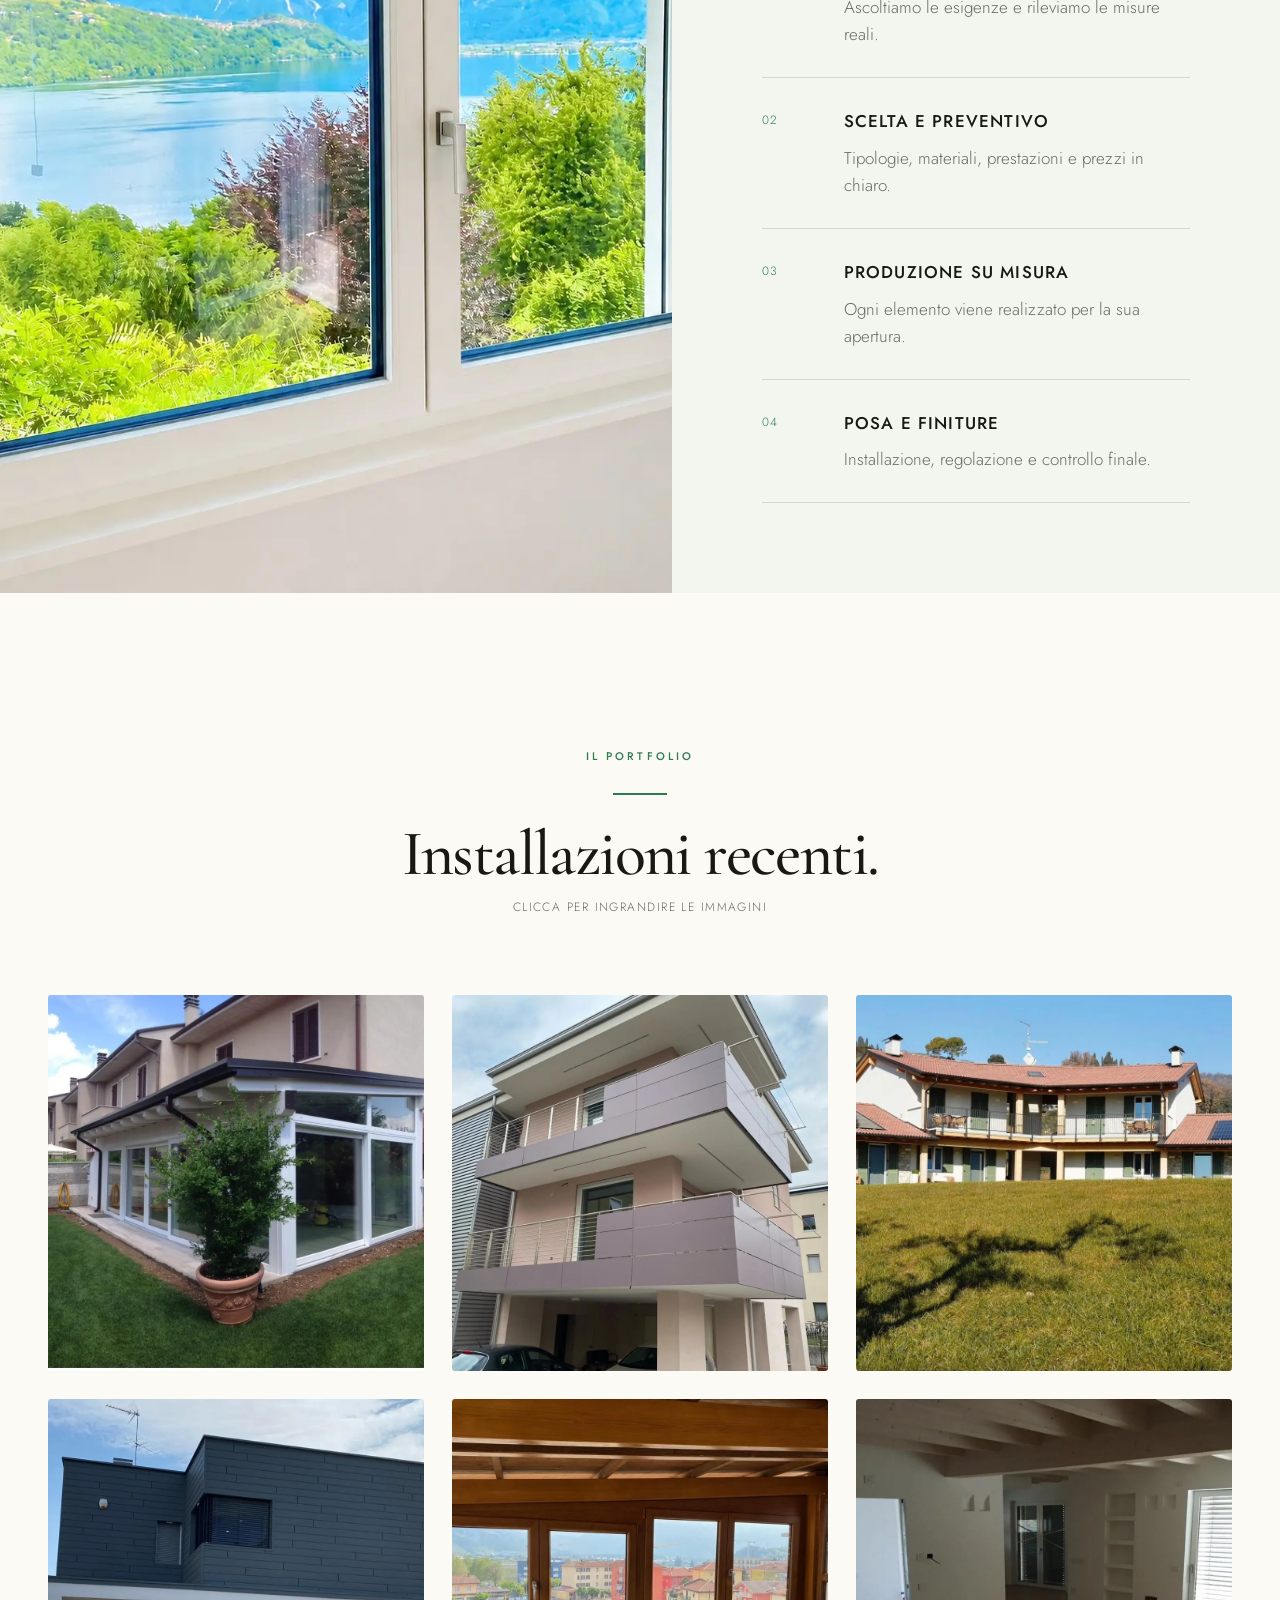
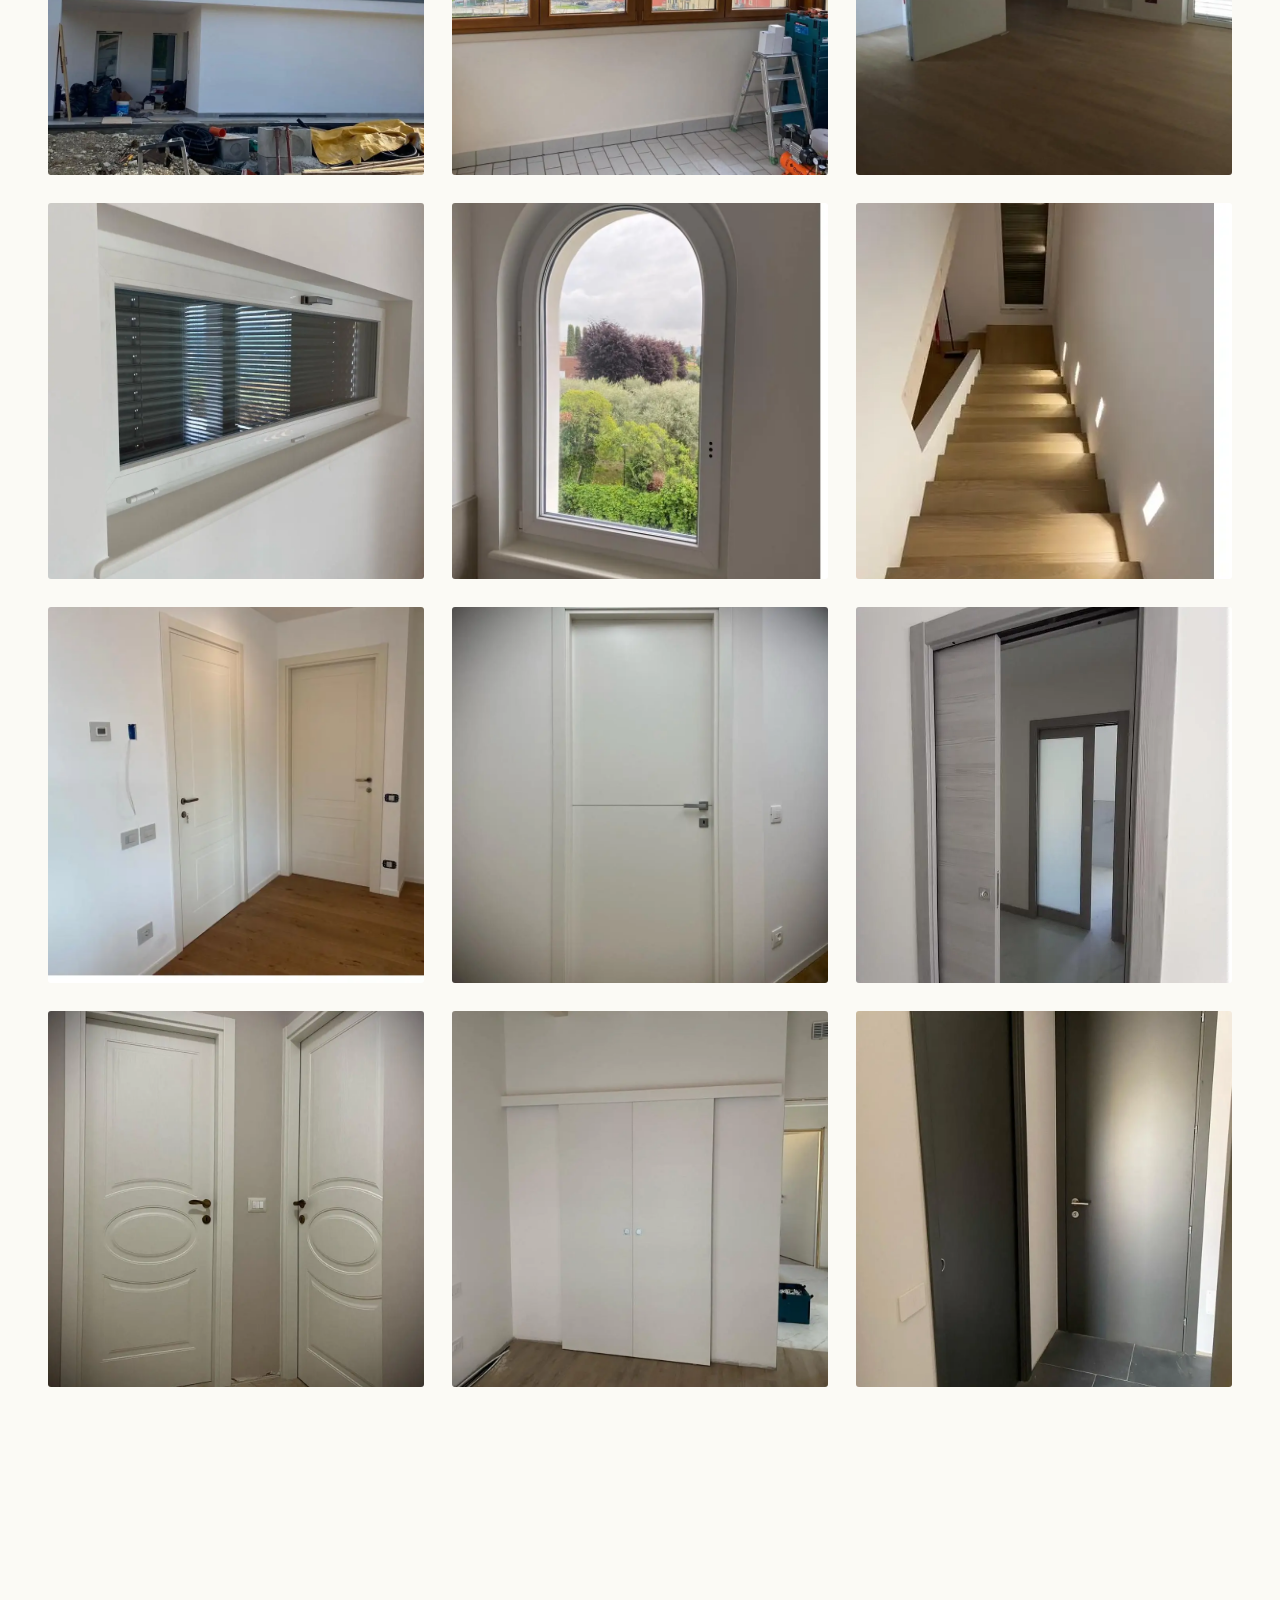
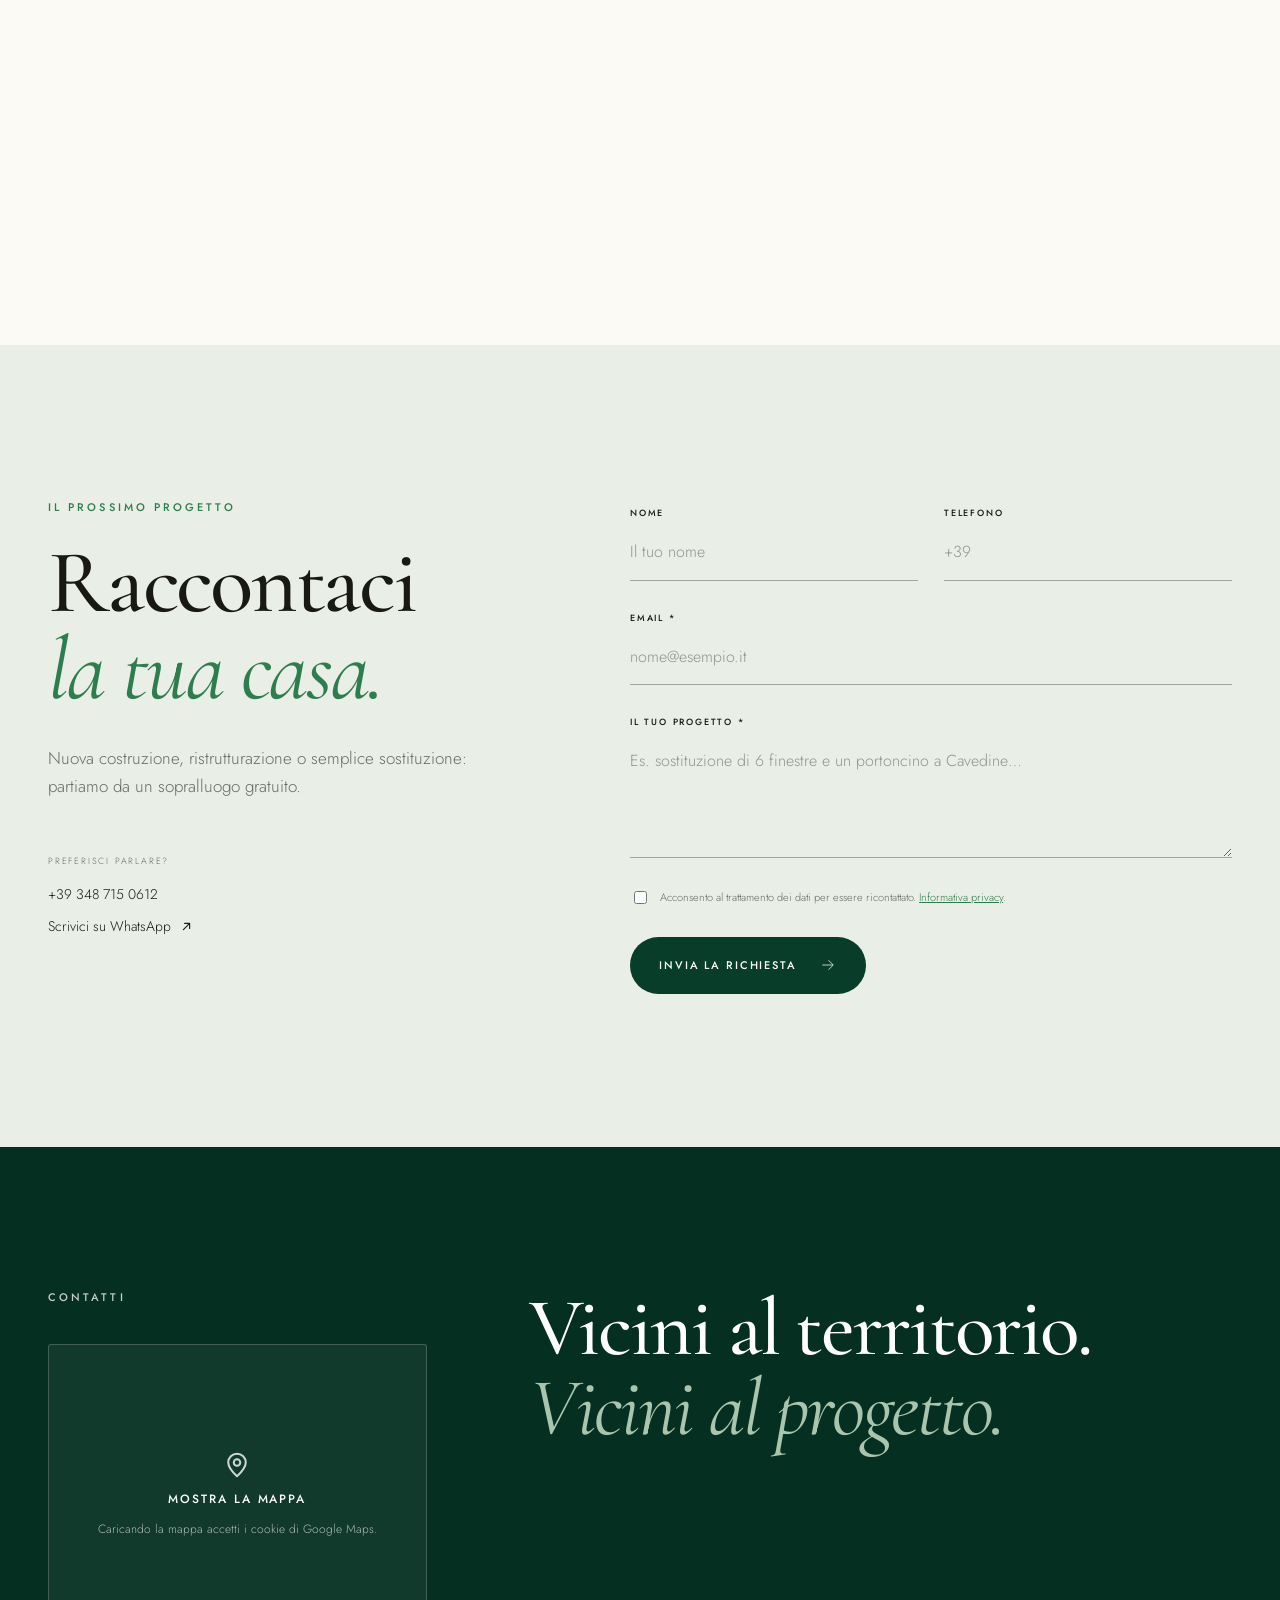
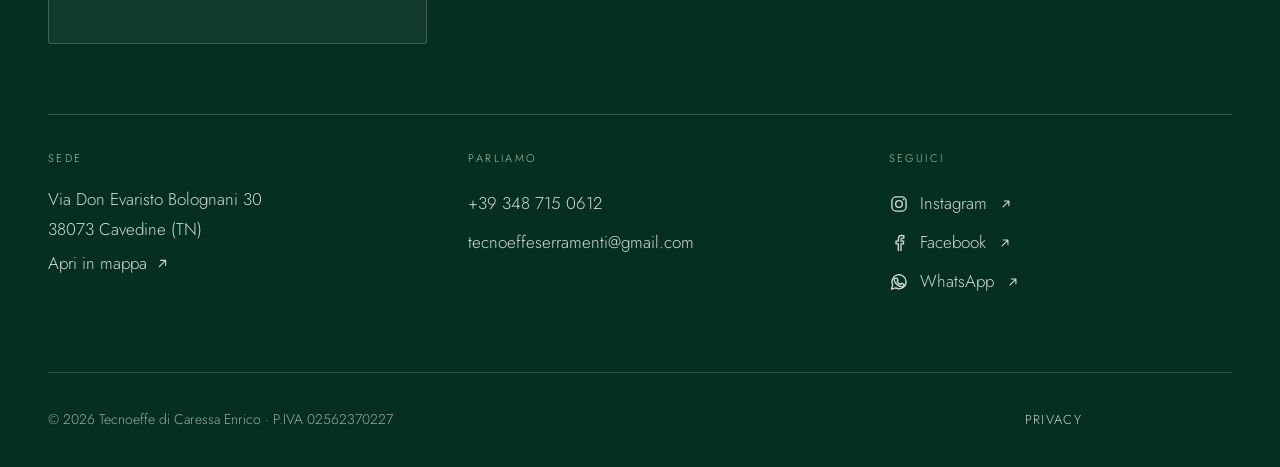
==== commit 86037f69: "Logo: torna il simbolo della casetta, scritta invariata" ====
--- a/index.html
+++ b/index.html
@@ -3,7 +3,7 @@
   <head>
     <meta charset="utf-8" />
     <meta name="viewport" content="width=device-width, initial-scale=1" />
-    <link rel="preload" as="image" href="./img/logo-tecnoeffe-white.png" />
+    <link rel="preload" as="image" href="./img/logo-tecnoeffe-casetta.png" />
     <!-- La prima slide e' un video, ma quello che si vede all'apertura e' il suo
          poster: e' lui l'elemento da prenotare, non il filmato (che parte solo a
          pagina caricata). -->
@@ -149,8 +149,8 @@
         ]
       }
     </script>
-    <link rel="stylesheet" href="./styles.css?v=20260806-46" />
-    <script defer src="./script.js?v=20260806-46"></script>
+    <link rel="stylesheet" href="./styles.css?v=20260806-47" />
+    <script defer src="./script.js?v=20260806-47"></script>
   </head>
   <body data-static-page="home">
     <div class="progress-bar" aria-hidden="true"></div>
@@ -159,7 +159,7 @@
         <span class="brand-logo-viewport">
           <img
             class="brand-logo"
-            src="./img/logo-tecnoeffe-white.png"
+            src="./img/logo-tecnoeffe-casetta.png"
             alt="Tecnoeffe — Serramenti, Porte e Portoncini"
           />
         </span>
--- a/styles.css
+++ b/styles.css
@@ -63,10 +63,9 @@
 .site-header::before { content: ''; position: absolute; inset: 0 0 -36px; background: linear-gradient(to bottom, rgba(4, 20, 14, .58), rgba(4, 20, 14, .3) 62%, rgba(4, 20, 14, 0)); opacity: 1; transition: opacity .45s var(--ease); pointer-events: none; }
 .site-header.scrolled::before { opacity: 0; }
 .brand { position: relative; display: flex; align-items: center; gap: 16px; min-width: 300px; }
-.brand > .brand-logo-viewport { position: relative; z-index: 1; display: block; width: 236px; height: 72px; overflow: hidden; flex: 0 0 auto; }
-.brand-logo-viewport .brand-logo { position: absolute; left: -33px; top: -54px; width: 310px; max-width: none; height: auto; object-fit: initial; filter: none; transition: width .45s var(--ease), left .45s var(--ease), top .45s var(--ease); }
-.site-header.scrolled .brand-logo-viewport { width: 220px; height: 65px; }
-.site-header.scrolled .brand-logo-viewport .brand-logo { left: -30px; top: -49px; width: 280px; height: auto; }
+.brand > .brand-logo-viewport { position: relative; z-index: 1; display: block; width: 245px; flex: 0 0 auto; transition: width .45s var(--ease); }
+.brand-logo-viewport .brand-logo { display: block; width: 100%; max-width: none; height: auto; object-fit: initial; filter: none; }
+.site-header.scrolled .brand-logo-viewport { width: 228px; }
 .site-header nav { display: flex; align-items: center; gap: 31px; }
 .site-header nav > a:not(.nav-cta) { position: relative; font-size: 12px; font-weight: 500; letter-spacing: .17em; text-transform: uppercase; }
 .site-header nav > a:not(.nav-cta)::after { content: ''; position: absolute; left: 0; bottom: -8px; width: 100%; height: 1px; background: currentColor; transform: scaleX(0); transform-origin: right; transition: transform .4s var(--ease); }
@@ -172,9 +171,11 @@
     object-position: center;
     transform: none;
   }
+  /* Dal 6 agosto 2026 le slide 2 e 3 hanno scambiato posto (l'ordine segue la
+     giornata: giorno, autunno, tramonto, notte), e con loro i due ancoraggi. */
   .hero-image-1 { object-position: center 70%; }
-  .hero-image-2 { object-position: center 76%; }
-  .hero-image-3 { object-position: center 74%; }
+  .hero-image-2 { object-position: center 74%; }
+  .hero-image-3 { object-position: center 76%; }
   /* Lo chalet innevato ha il soggetto in alto e neve in primo piano:
      qui l'ancoraggio sale invece di scendere. */
   .hero-image-4 { object-position: center 38%; }
@@ -419,8 +420,7 @@
   .site-header, .site-header.scrolled { height: 72px; padding-inline: 16px; }
   .brand { min-width: 0; gap: 9px; }
   .site-header::before { inset: 0 0 -28px; background: linear-gradient(to bottom, rgba(4, 20, 14, .62), rgba(4, 20, 14, .34) 62%, rgba(4, 20, 14, 0)); }
-  .brand > .brand-logo-viewport, .site-header.scrolled .brand-logo-viewport { width: 184px; height: 53px; }
-  .brand-logo-viewport .brand-logo, .site-header.scrolled .brand-logo-viewport .brand-logo { left: -24px; top: -41px; width: 230px; height: auto; }
+  .brand > .brand-logo-viewport, .site-header.scrolled .brand-logo-viewport { width: 182px; }
   .menu-toggle { width: 42px; height: 42px; }
   .menu-toggle span { left: 11px; width: 20px; }
   .mobile-menu { grid-template-columns: 1fr; align-content: end; padding: 106px 24px 36px; }
@@ -429,8 +429,8 @@
   .hero { height: 100svh; min-height: 100svh; max-height: 100svh; align-items: flex-end; }
   .hero-image { inset: 0; height: 100%; transform: none; }
   .hero-image-1 { object-position: 64% center; }
-  .hero-image-2 { object-position: 55% center; }
-  .hero-image-3 { object-position: 70% center; }
+  .hero-image-2 { object-position: 70% center; }
+  .hero-image-3 { object-position: 55% center; }
   .hero-image-4 { object-position: 60% center; }
   /* Su telefono il testo sta in fondo, sopra la parte piu' luminosa della foto:
      il velo sale piu' in alto e piu' pieno di prima (.5 -> .66 a meta' schermo).
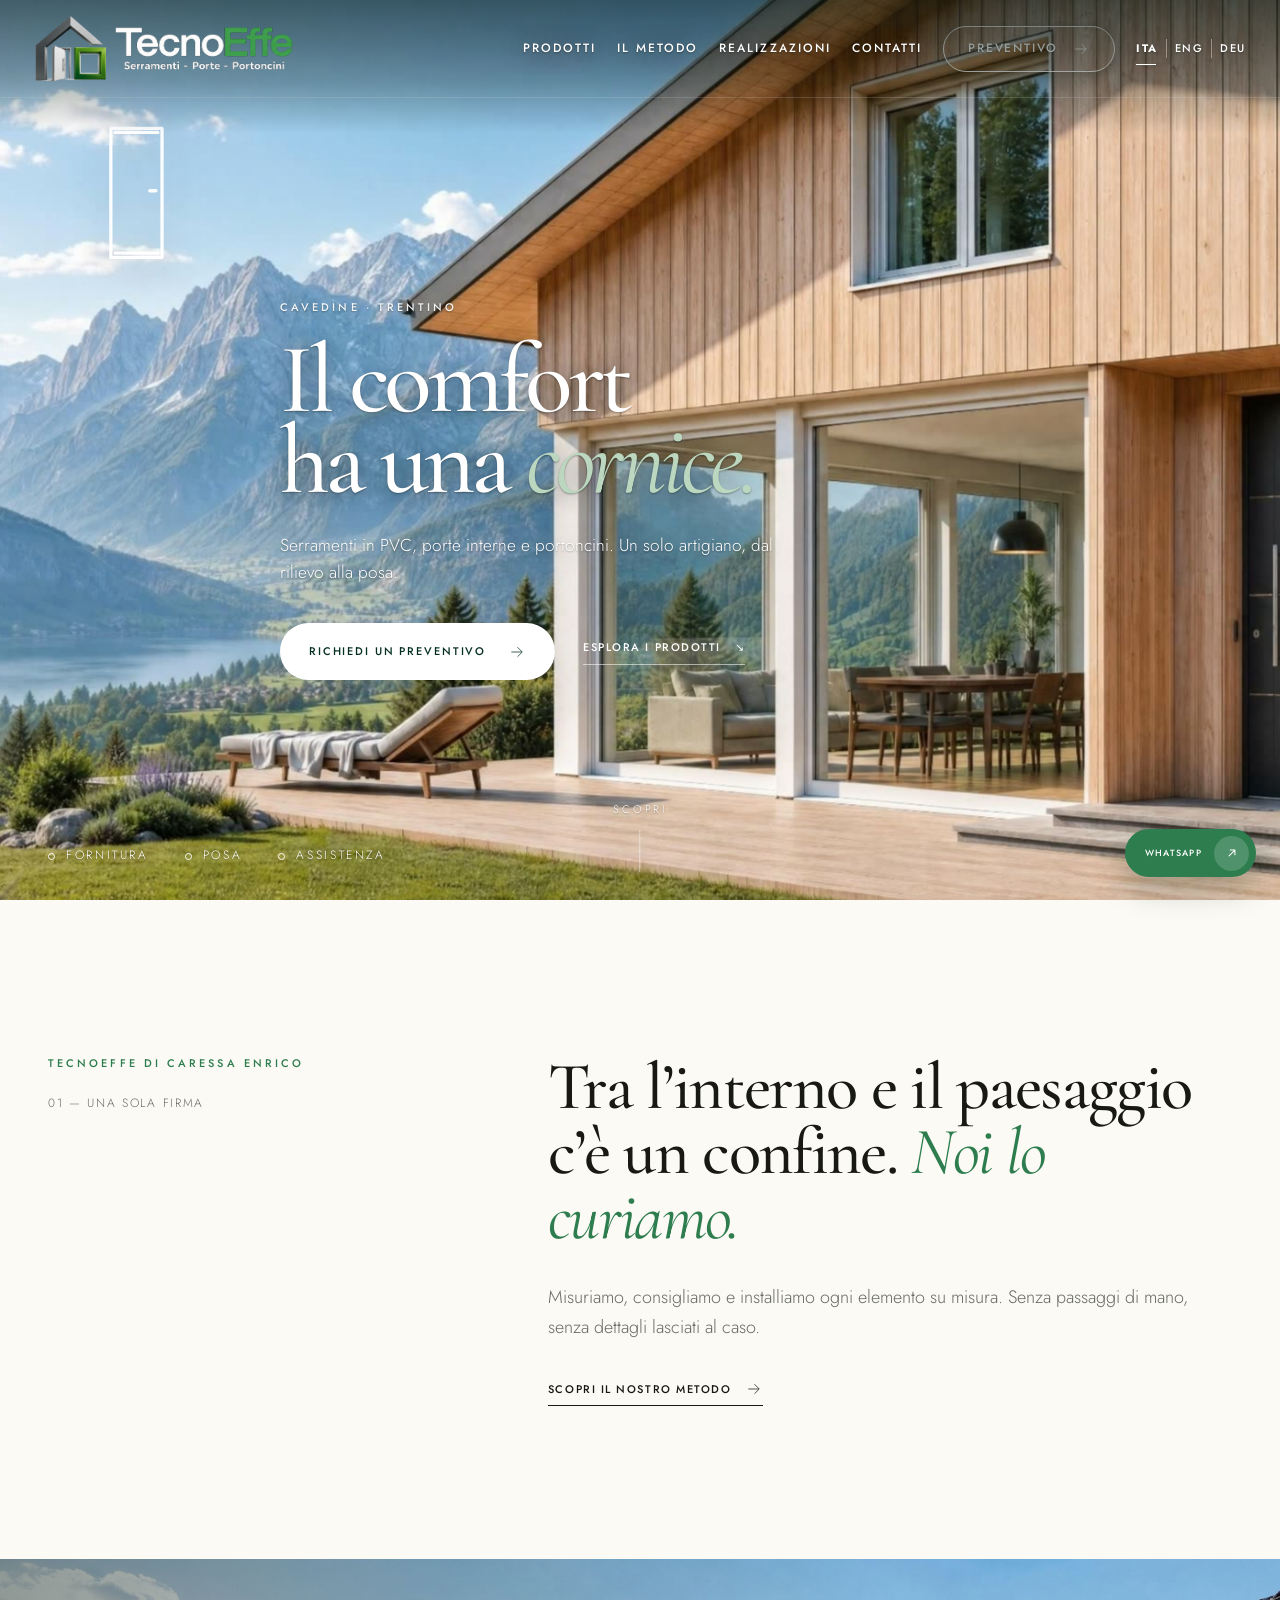
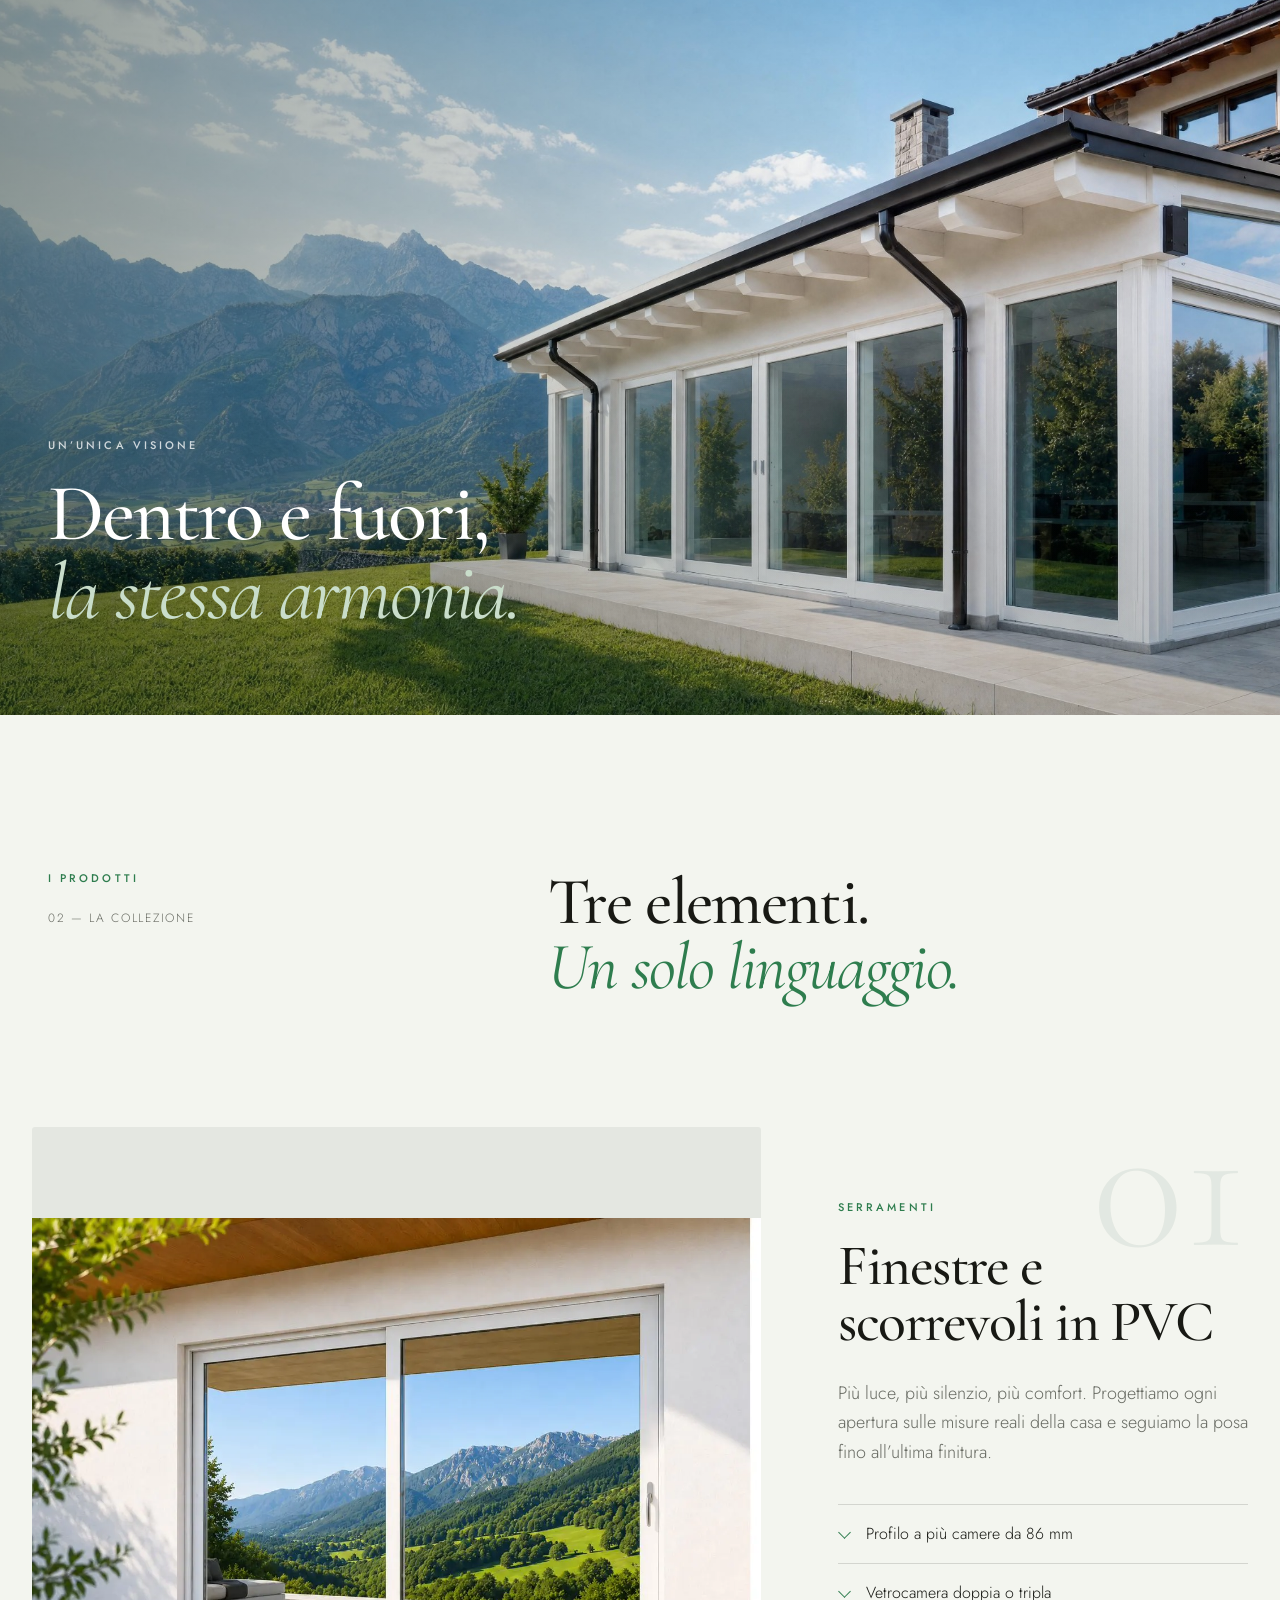
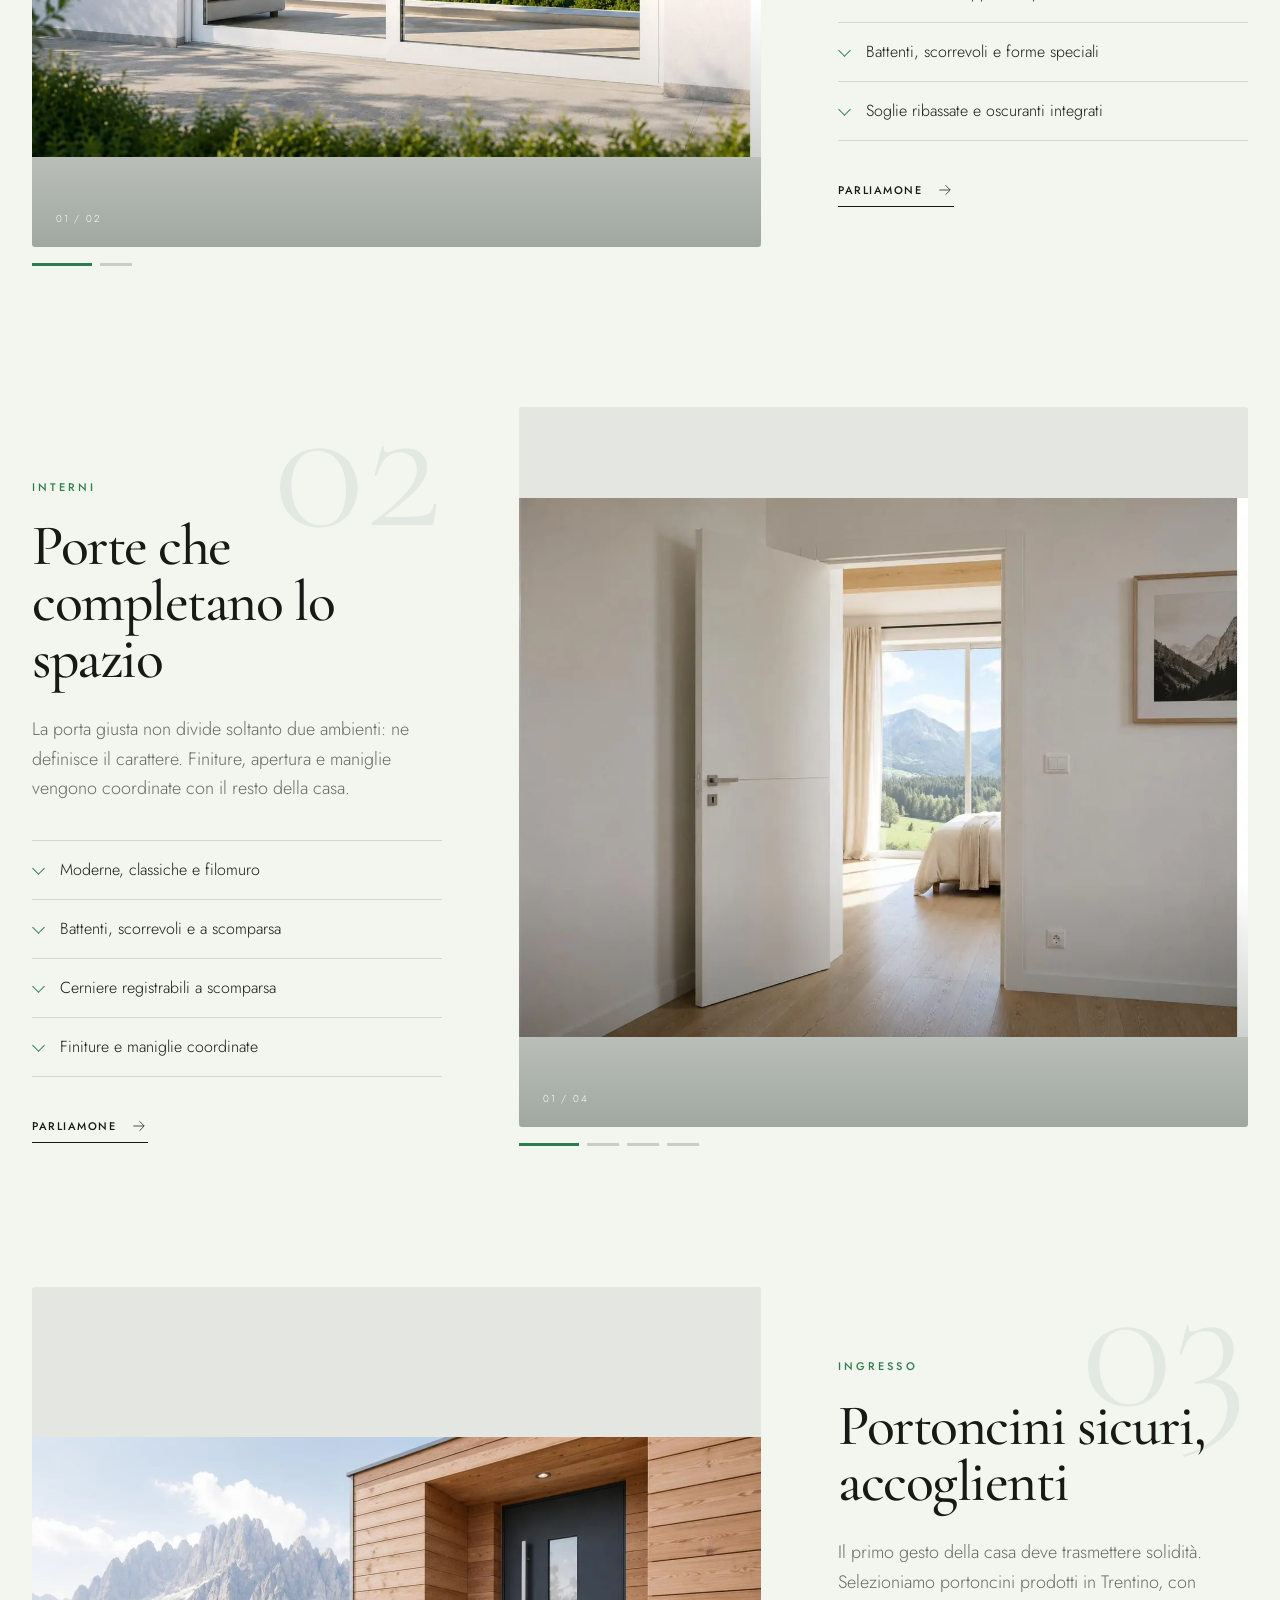
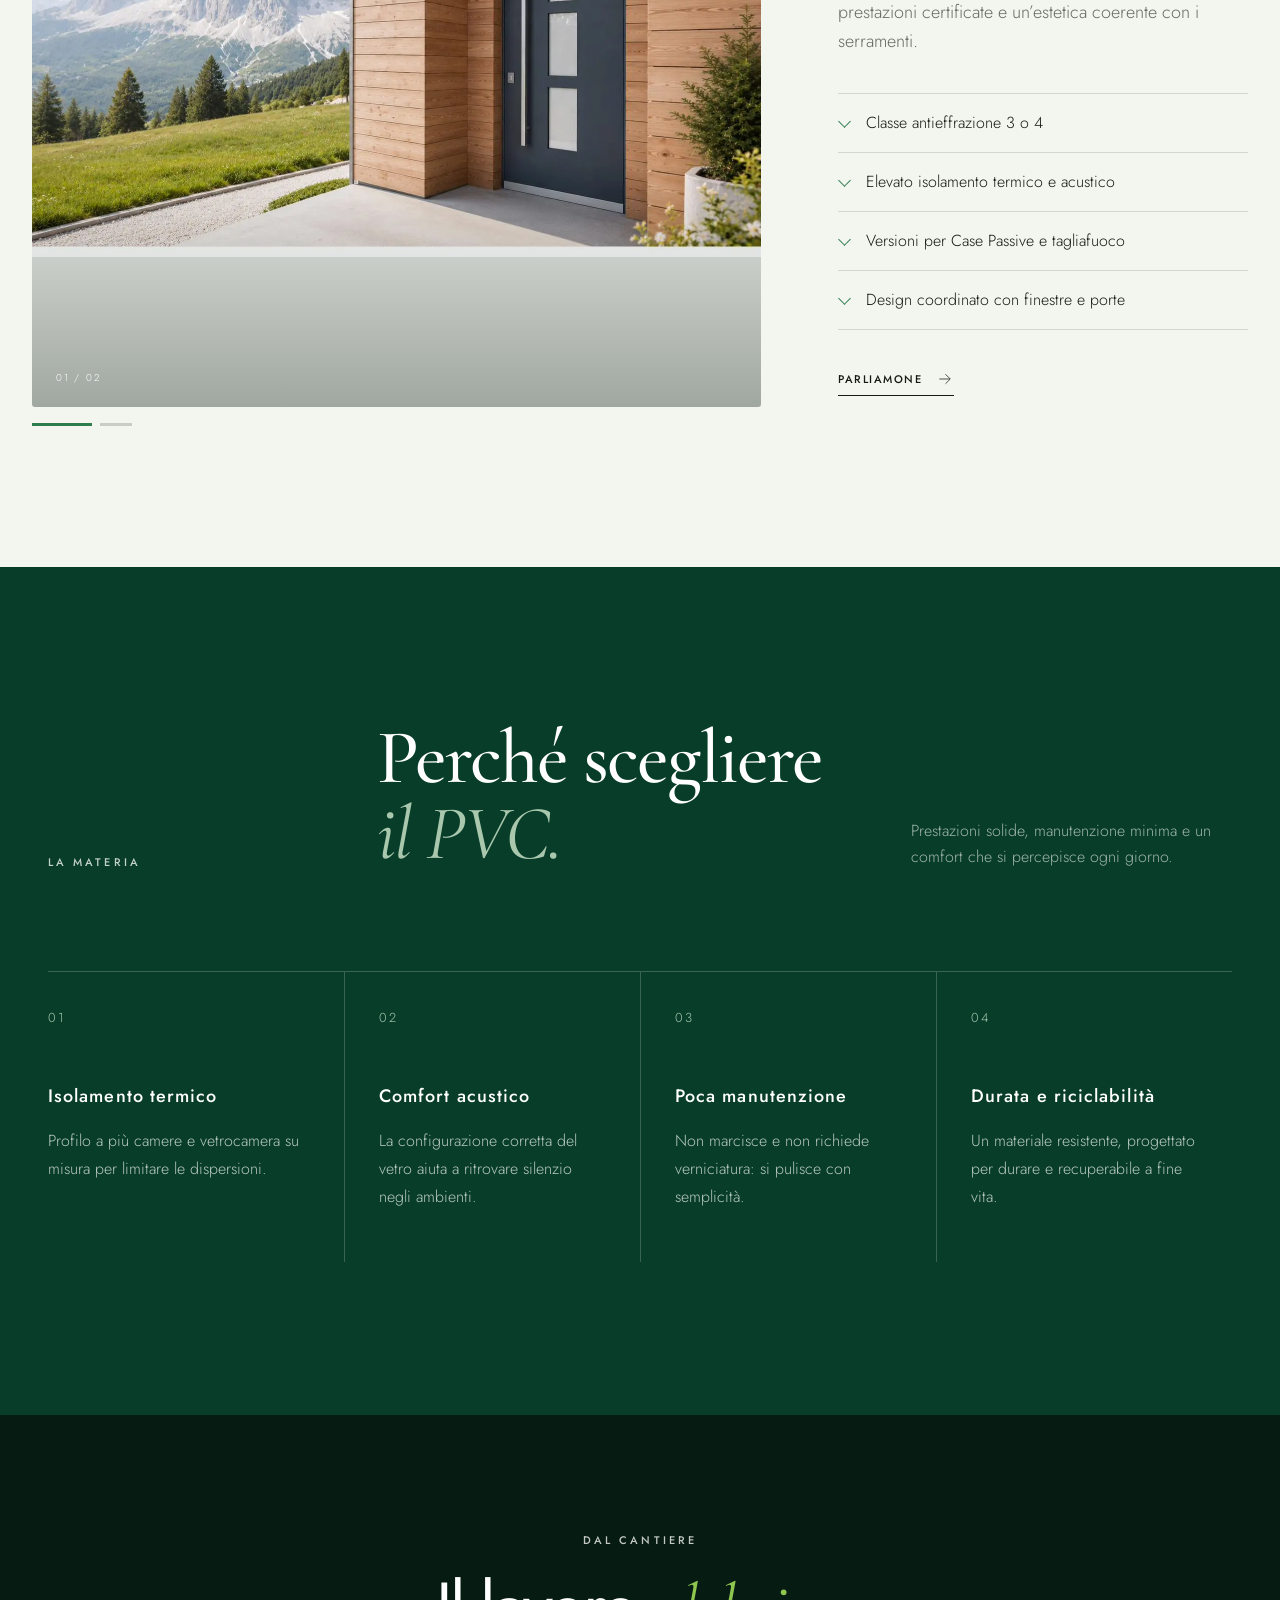
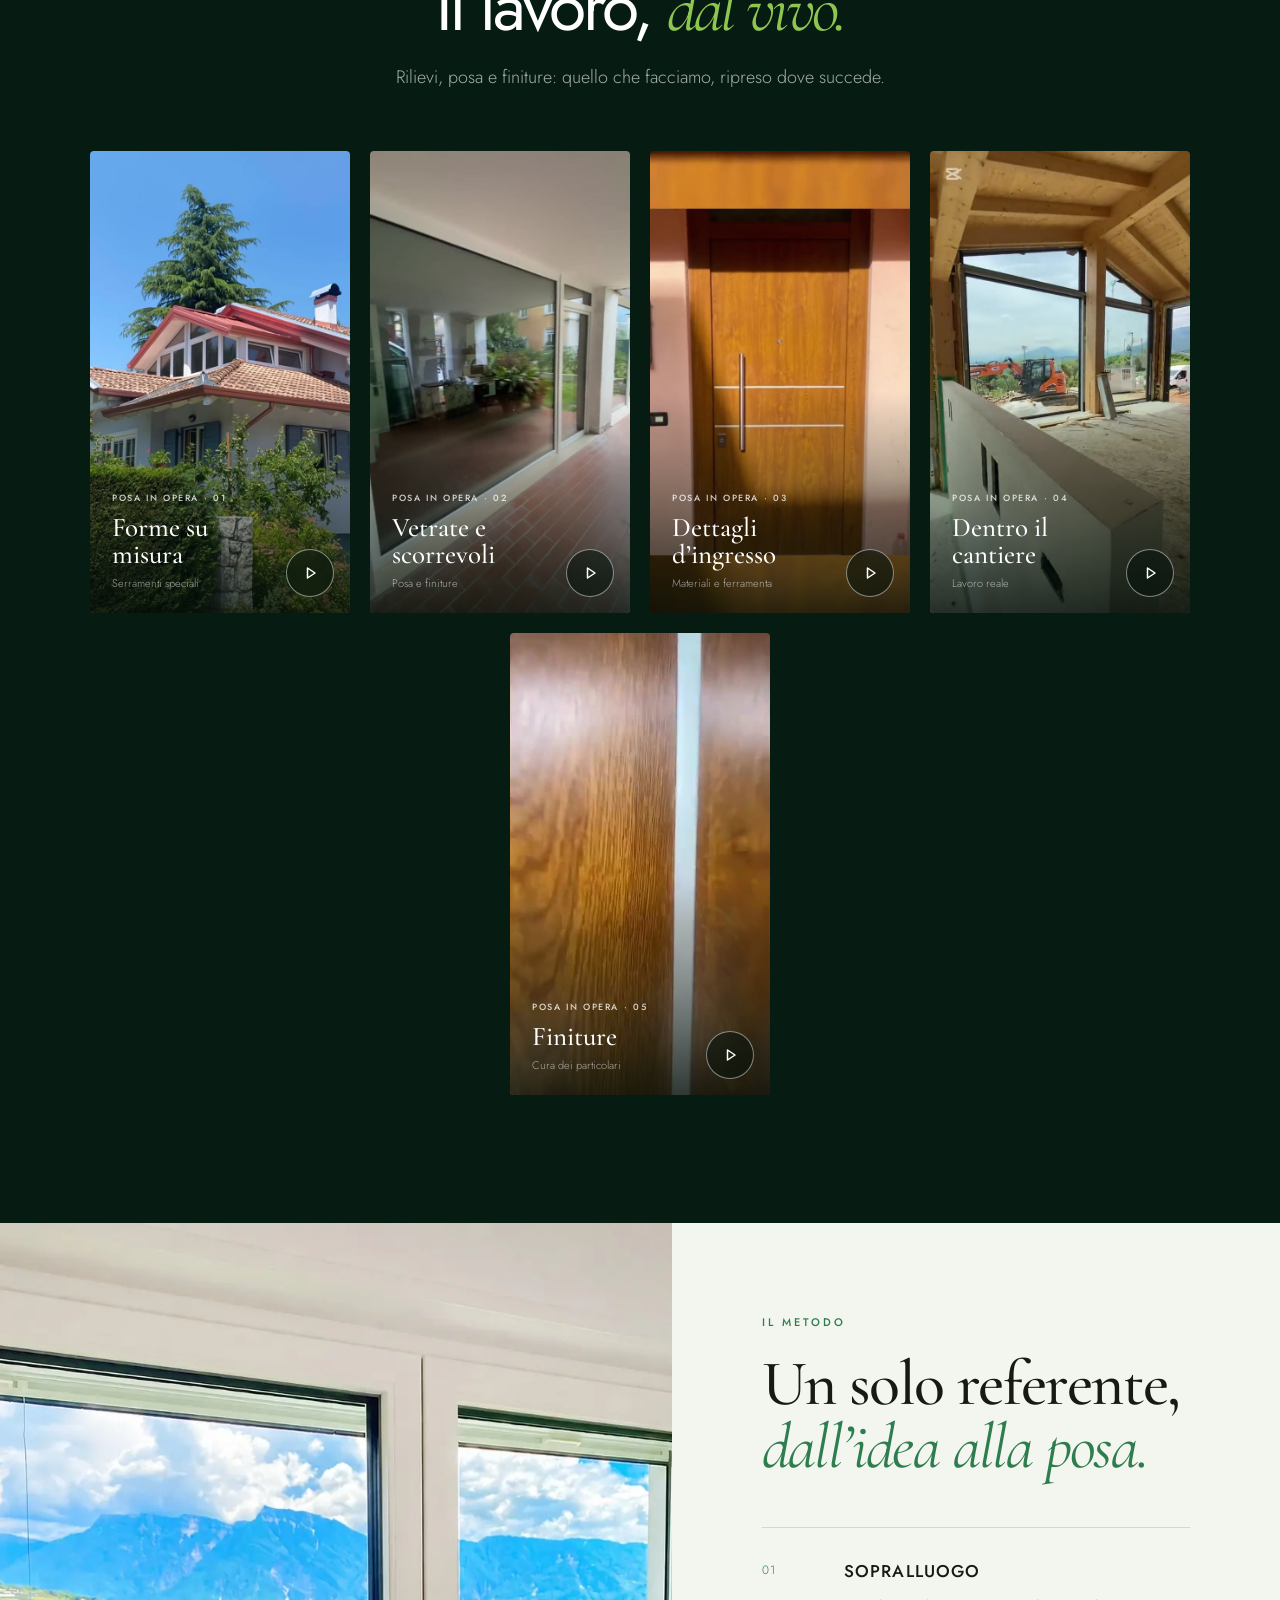
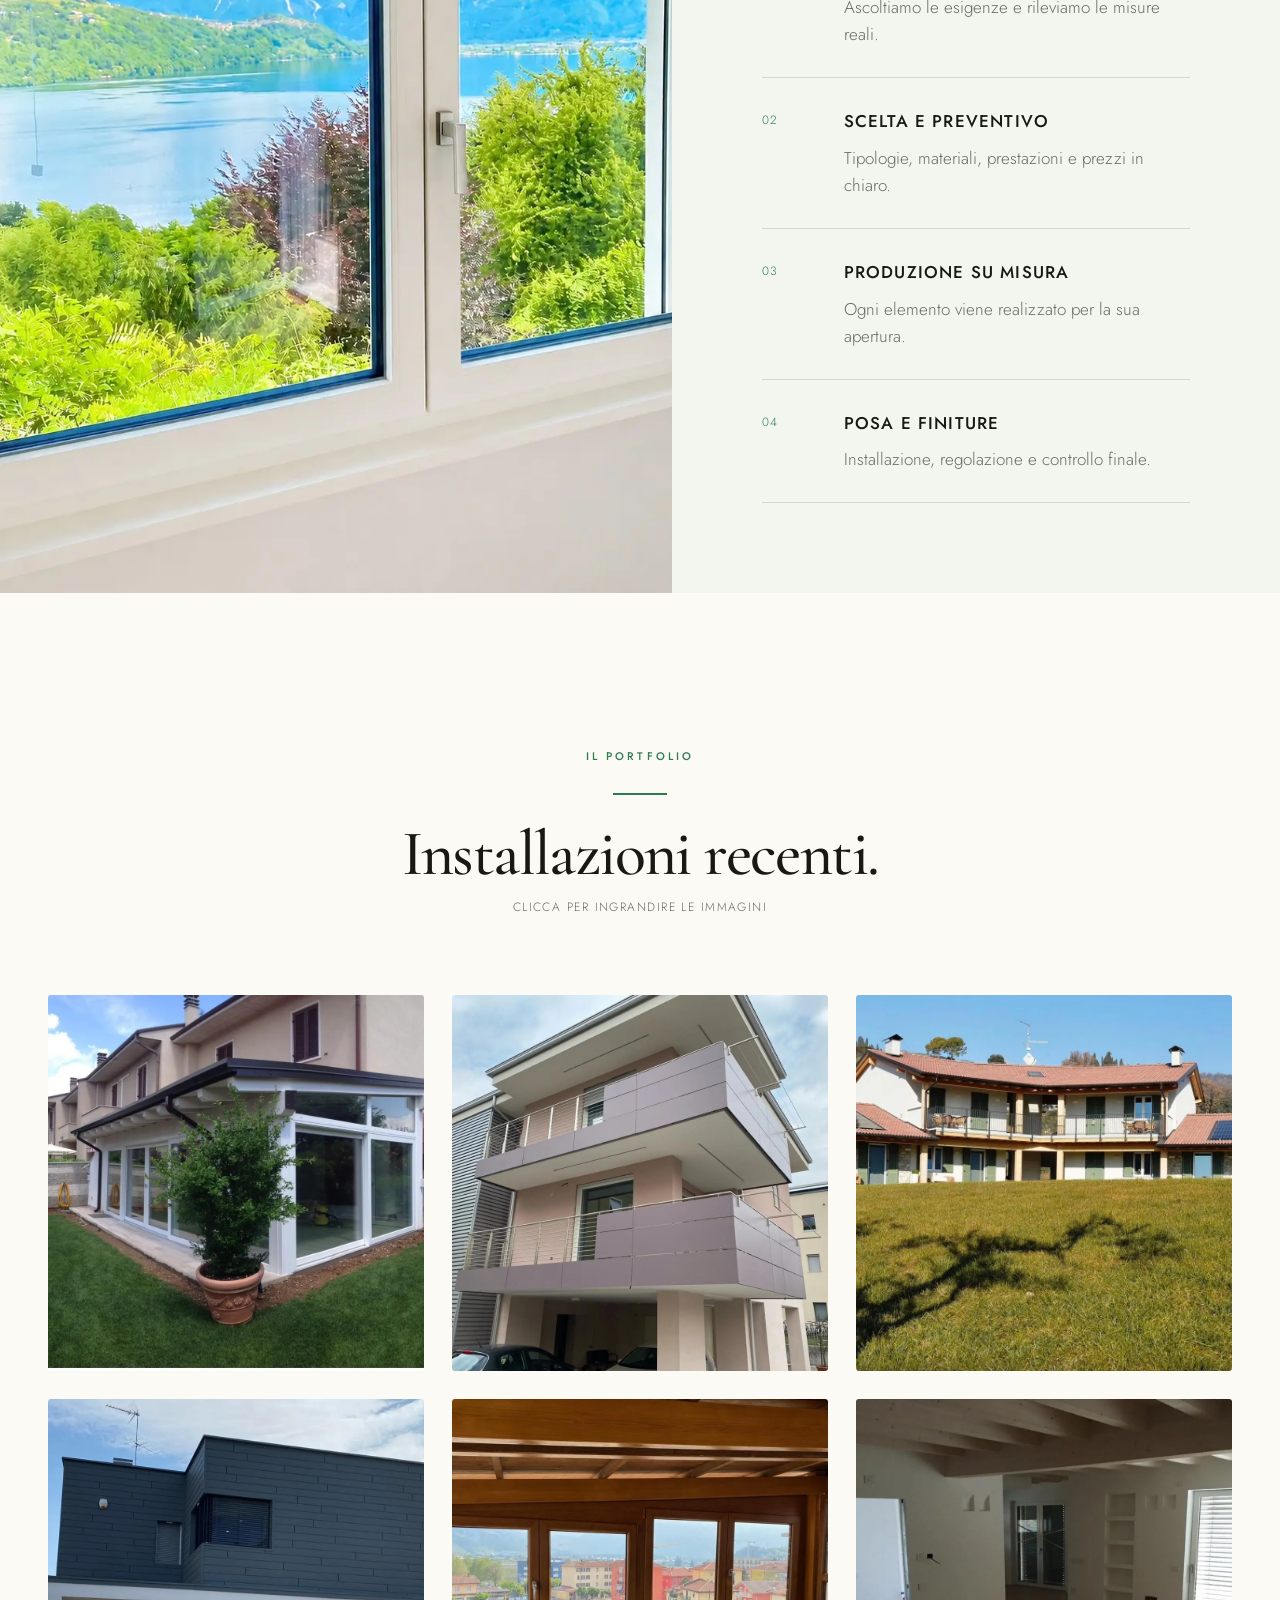
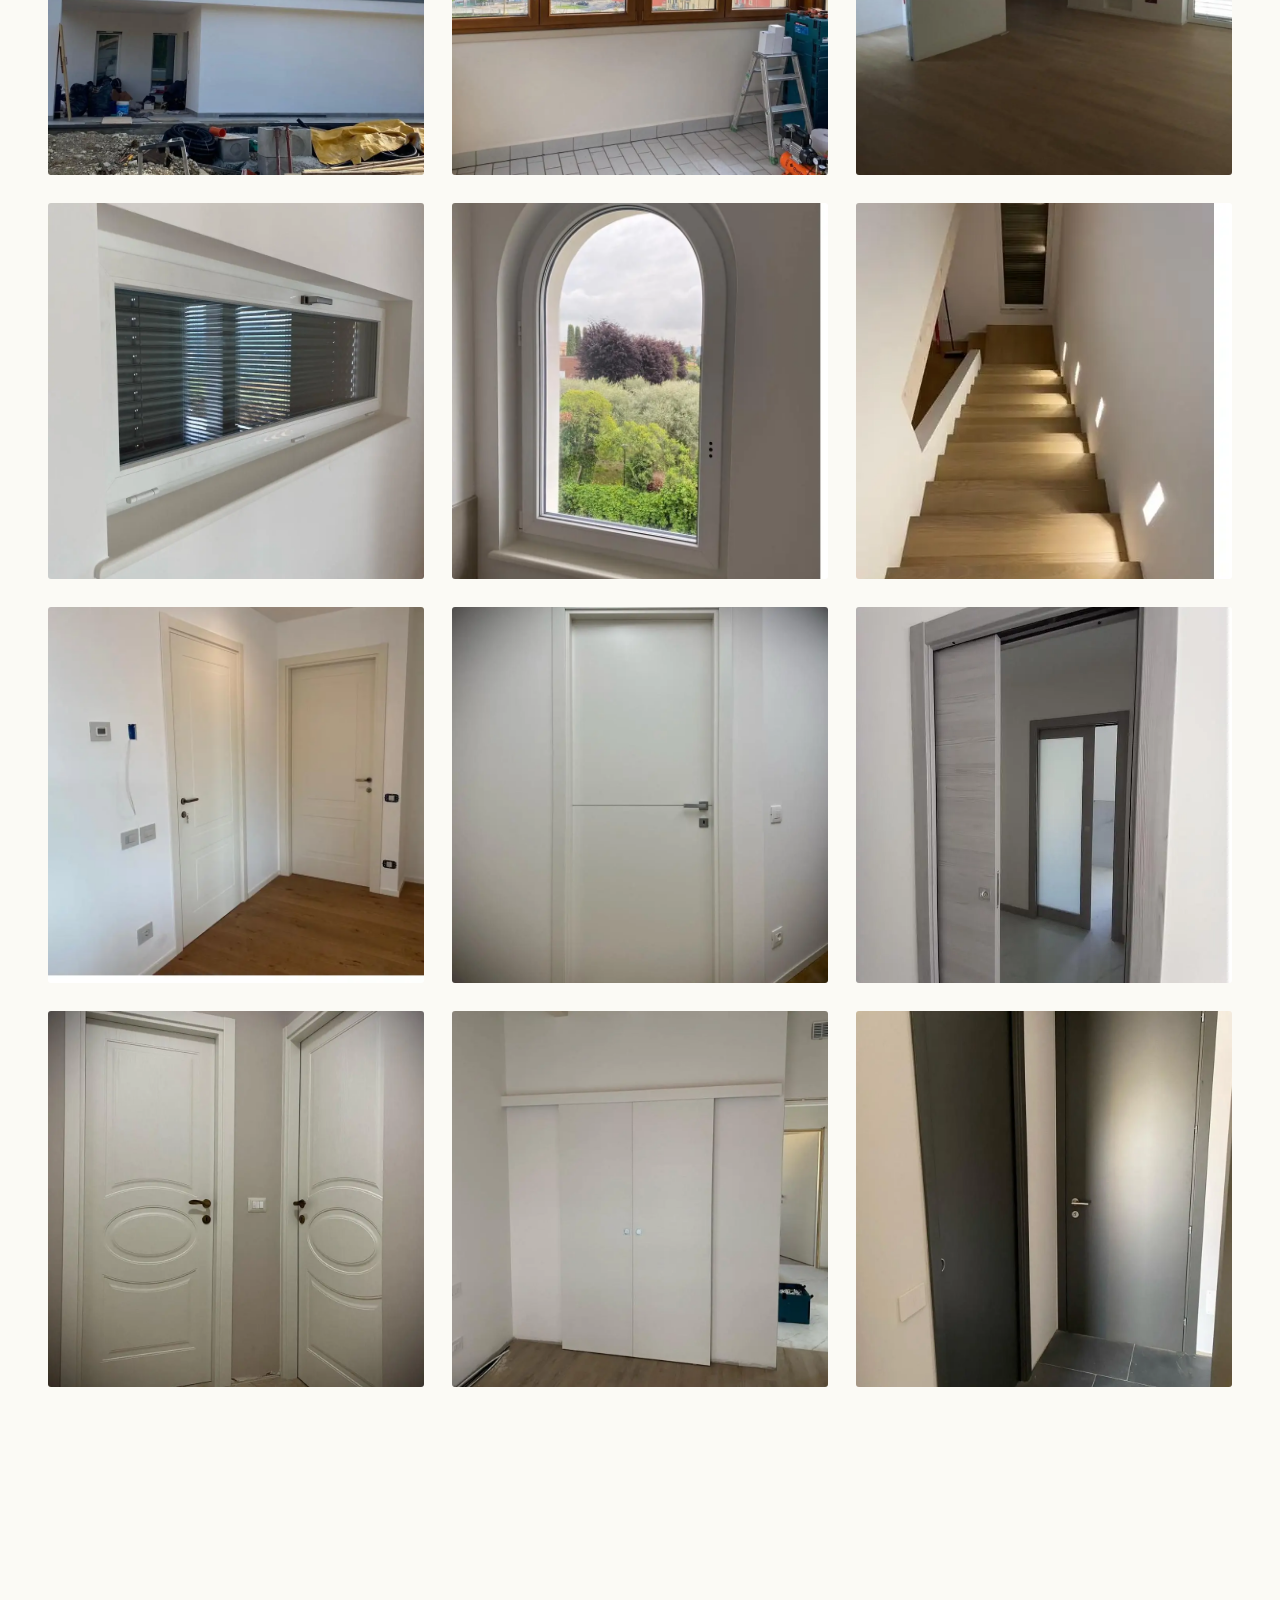
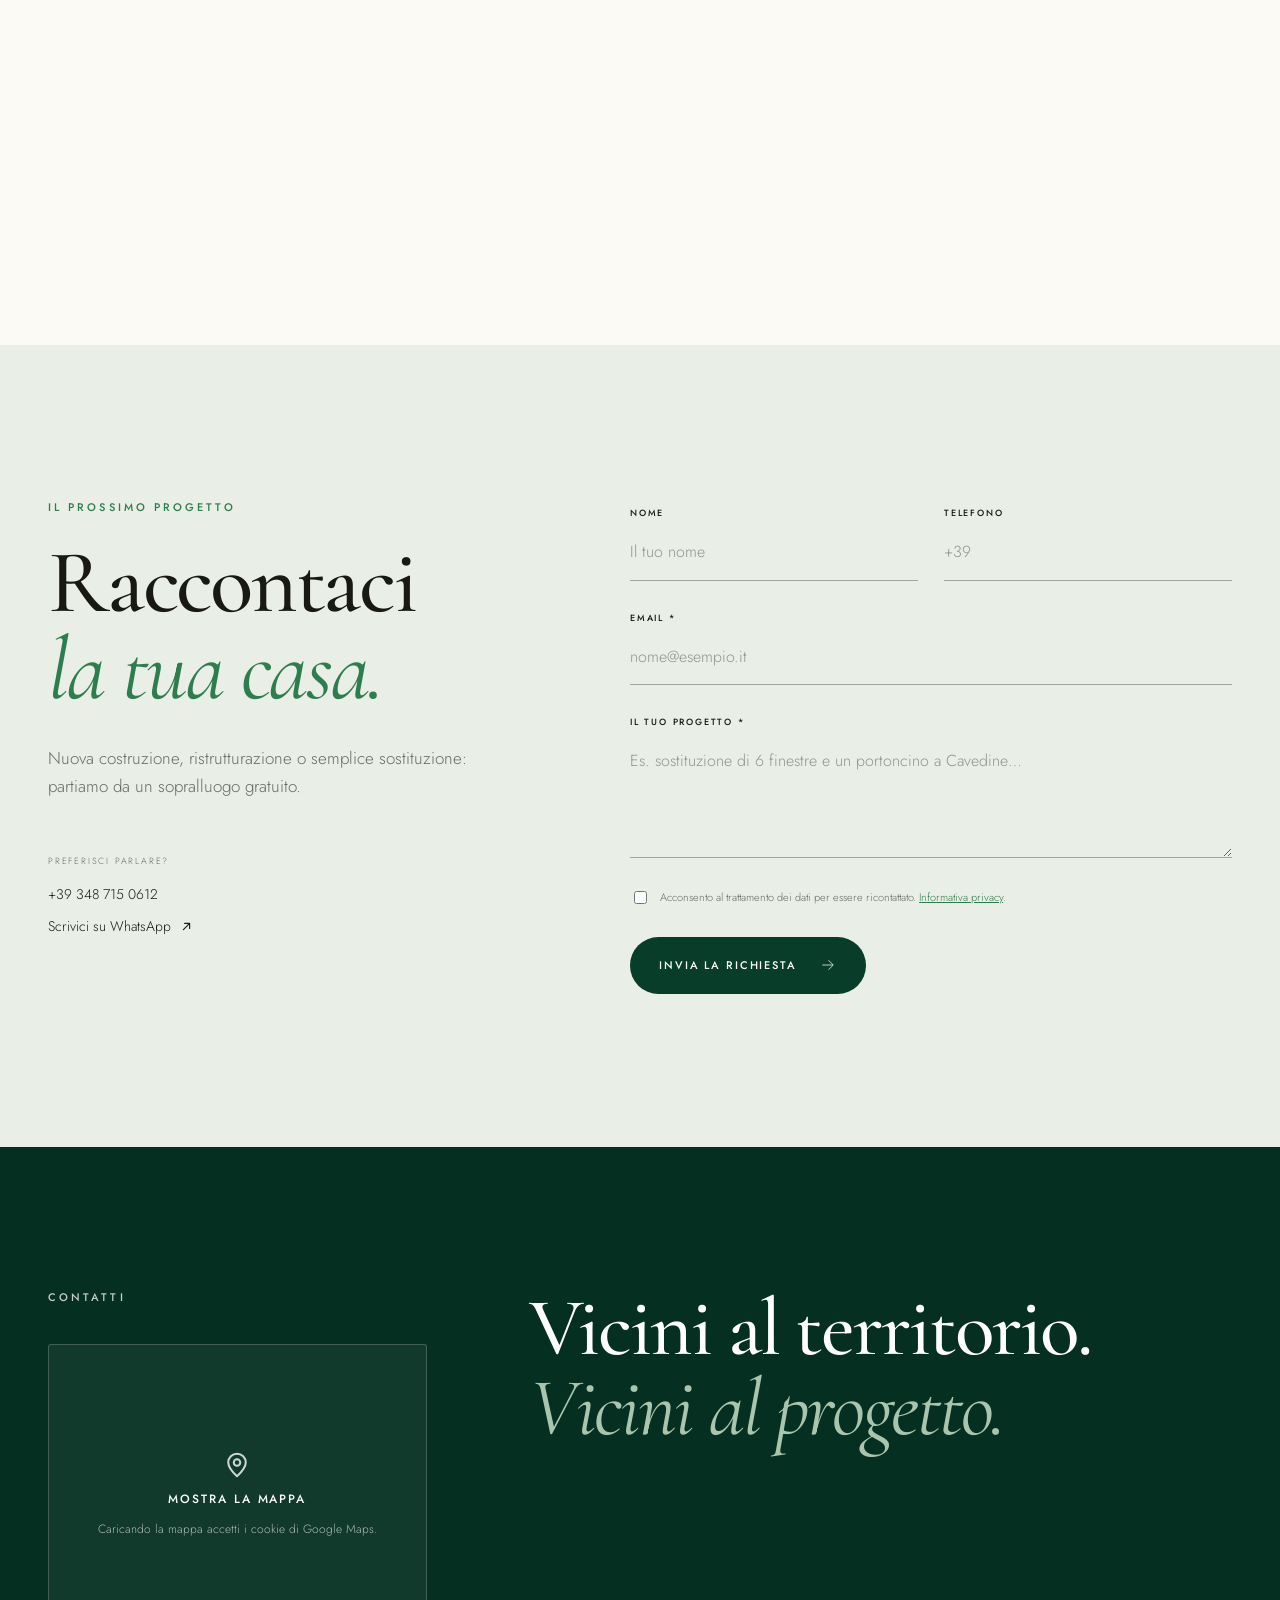
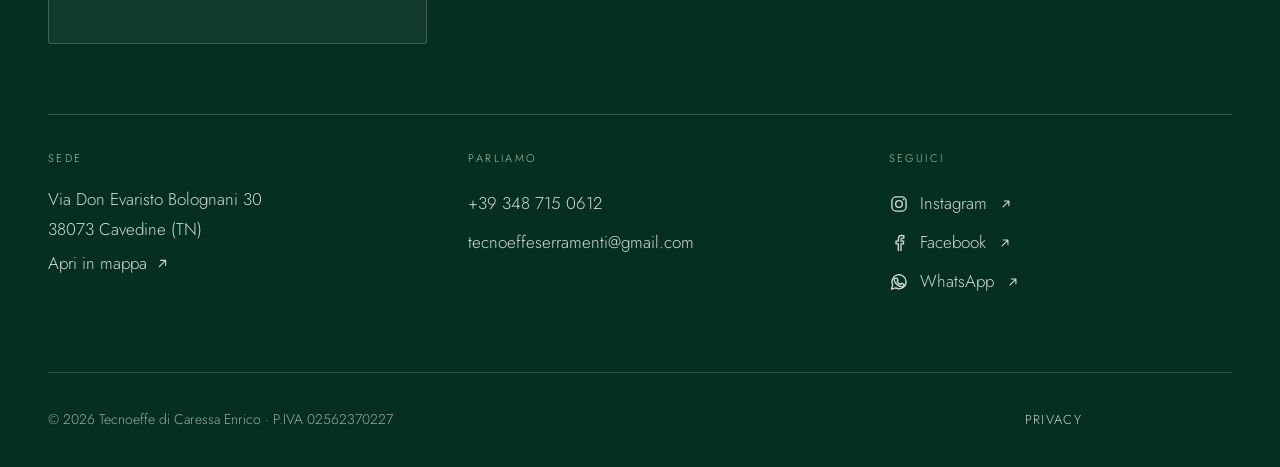
==== commit ea217b13: "Logo: casetta piu' grande del 28% e finestra svuotata" ====
--- a/index.html
+++ b/index.html
@@ -149,8 +149,8 @@
         ]
       }
     </script>
-    <link rel="stylesheet" href="./styles.css?v=20260806-47" />
-    <script defer src="./script.js?v=20260806-47"></script>
+    <link rel="stylesheet" href="./styles.css?v=20260806-48" />
+    <script defer src="./script.js?v=20260806-48"></script>
   </head>
   <body data-static-page="home">
     <div class="progress-bar" aria-hidden="true"></div>
--- a/styles.css
+++ b/styles.css
@@ -63,9 +63,9 @@
 .site-header::before { content: ''; position: absolute; inset: 0 0 -36px; background: linear-gradient(to bottom, rgba(4, 20, 14, .58), rgba(4, 20, 14, .3) 62%, rgba(4, 20, 14, 0)); opacity: 1; transition: opacity .45s var(--ease); pointer-events: none; }
 .site-header.scrolled::before { opacity: 0; }
 .brand { position: relative; display: flex; align-items: center; gap: 16px; min-width: 300px; }
-.brand > .brand-logo-viewport { position: relative; z-index: 1; display: block; width: 245px; flex: 0 0 auto; transition: width .45s var(--ease); }
+.brand > .brand-logo-viewport { position: relative; z-index: 1; display: block; width: 260px; flex: 0 0 auto; transition: width .45s var(--ease); }
 .brand-logo-viewport .brand-logo { display: block; width: 100%; max-width: none; height: auto; object-fit: initial; filter: none; }
-.site-header.scrolled .brand-logo-viewport { width: 228px; }
+.site-header.scrolled .brand-logo-viewport { width: 242px; }
 .site-header nav { display: flex; align-items: center; gap: 31px; }
 .site-header nav > a:not(.nav-cta) { position: relative; font-size: 12px; font-weight: 500; letter-spacing: .17em; text-transform: uppercase; }
 .site-header nav > a:not(.nav-cta)::after { content: ''; position: absolute; left: 0; bottom: -8px; width: 100%; height: 1px; background: currentColor; transform: scaleX(0); transform-origin: right; transition: transform .4s var(--ease); }
@@ -420,7 +420,7 @@
   .site-header, .site-header.scrolled { height: 72px; padding-inline: 16px; }
   .brand { min-width: 0; gap: 9px; }
   .site-header::before { inset: 0 0 -28px; background: linear-gradient(to bottom, rgba(4, 20, 14, .62), rgba(4, 20, 14, .34) 62%, rgba(4, 20, 14, 0)); }
-  .brand > .brand-logo-viewport, .site-header.scrolled .brand-logo-viewport { width: 182px; }
+  .brand > .brand-logo-viewport, .site-header.scrolled .brand-logo-viewport { width: 194px; }
   .menu-toggle { width: 42px; height: 42px; }
   .menu-toggle span { left: 11px; width: 20px; }
   .mobile-menu { grid-template-columns: 1fr; align-content: end; padding: 106px 24px 36px; }
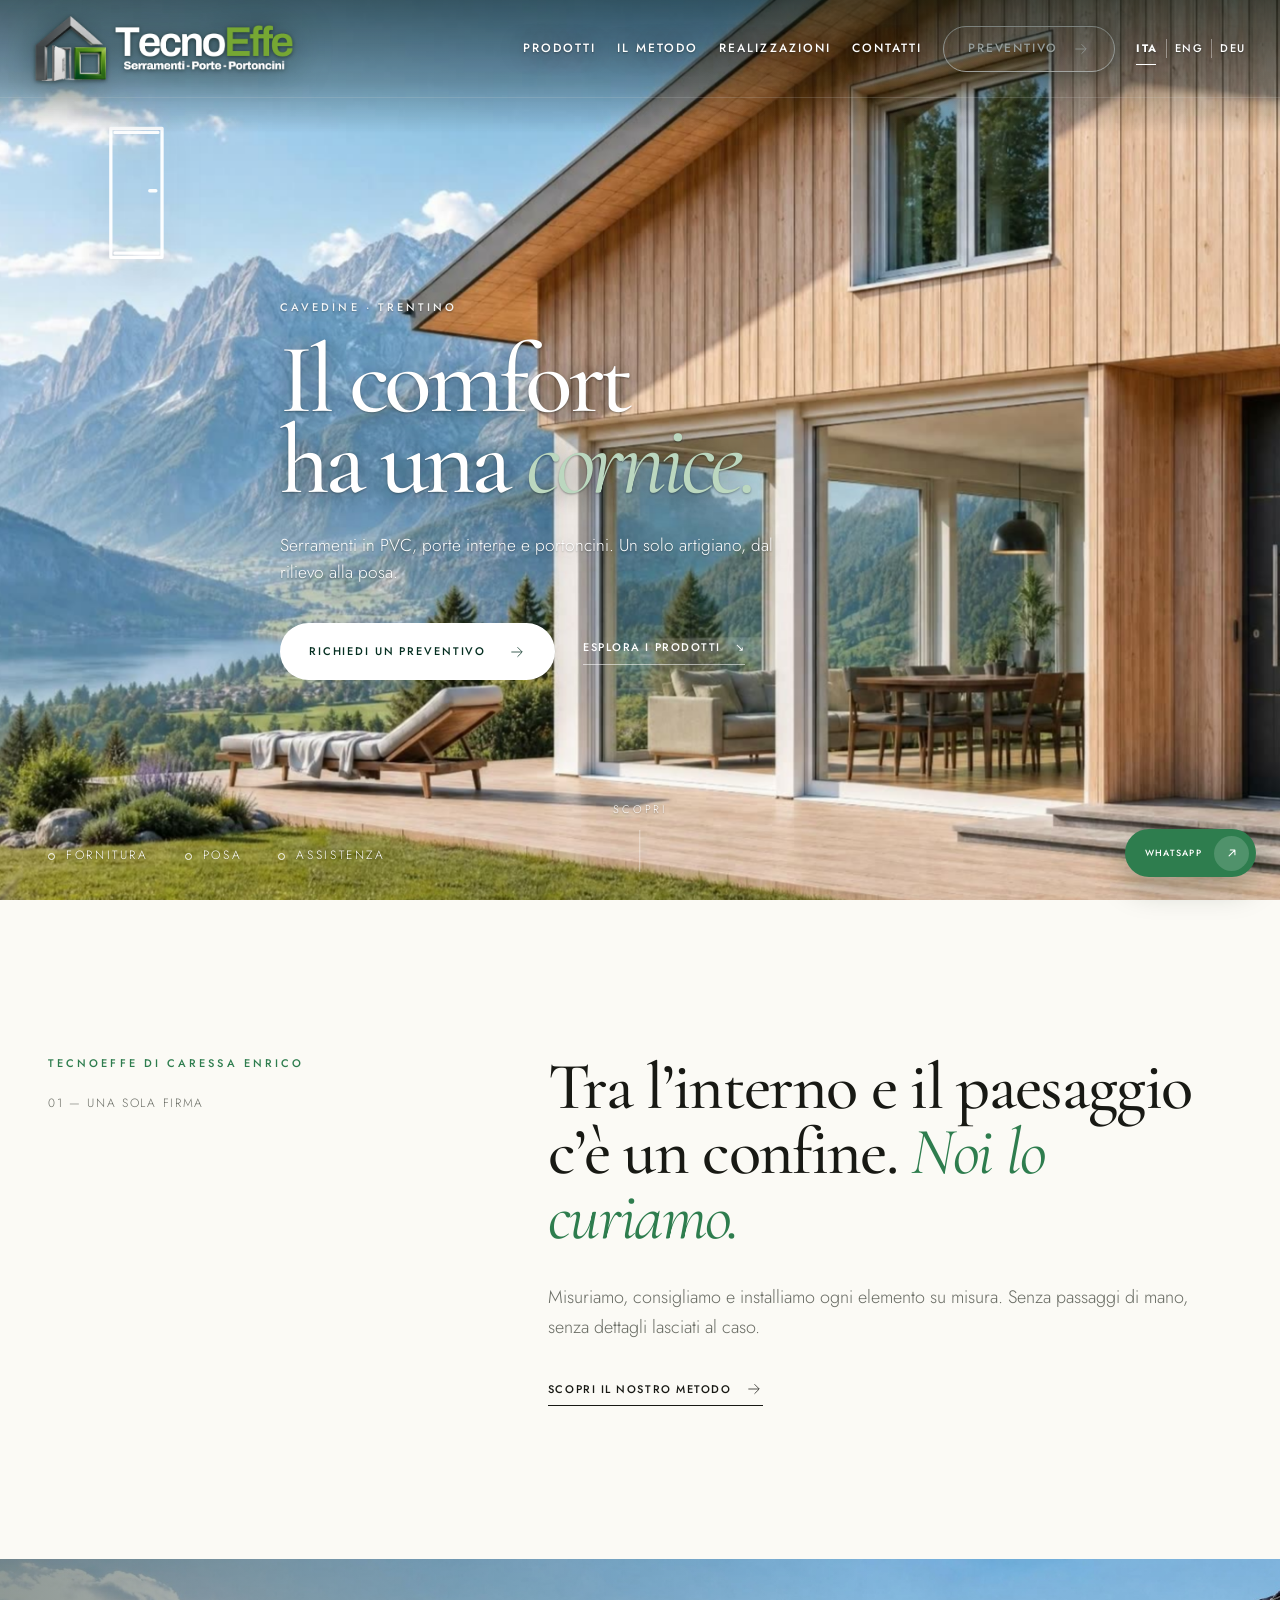
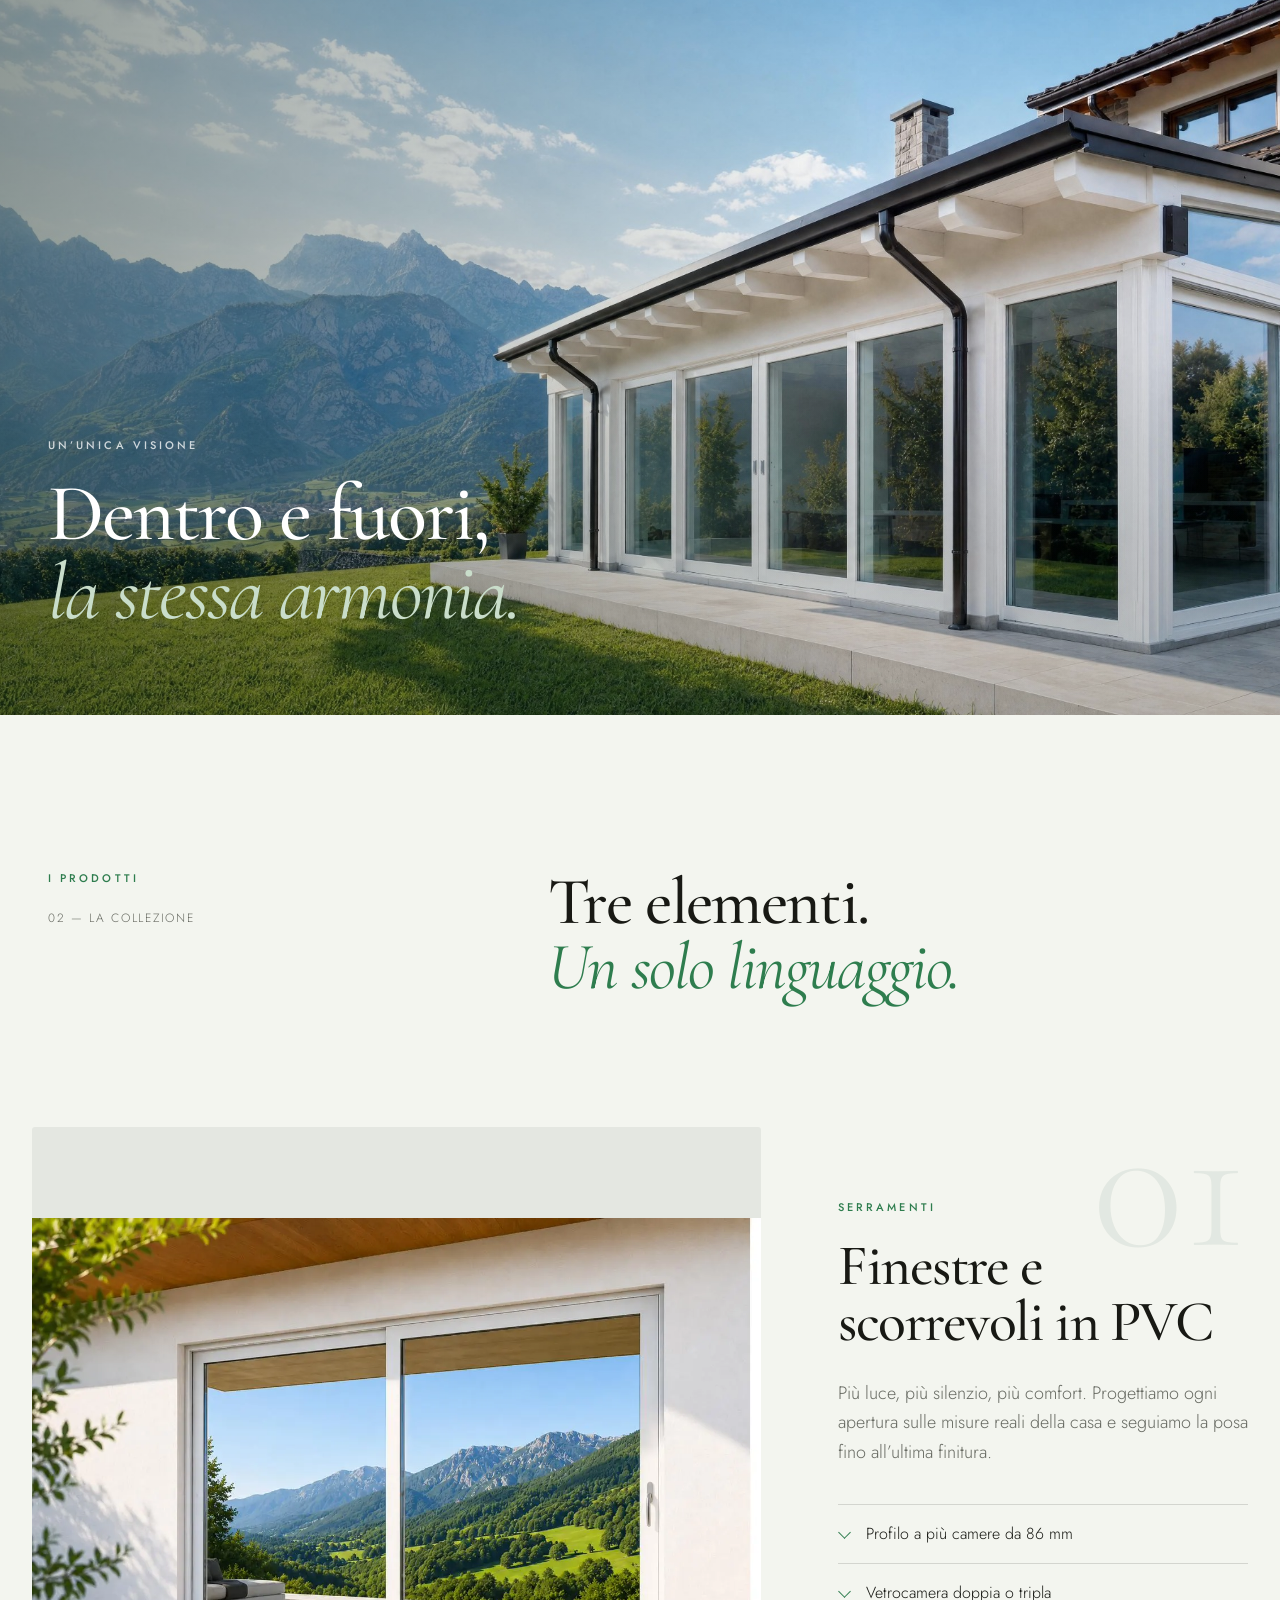
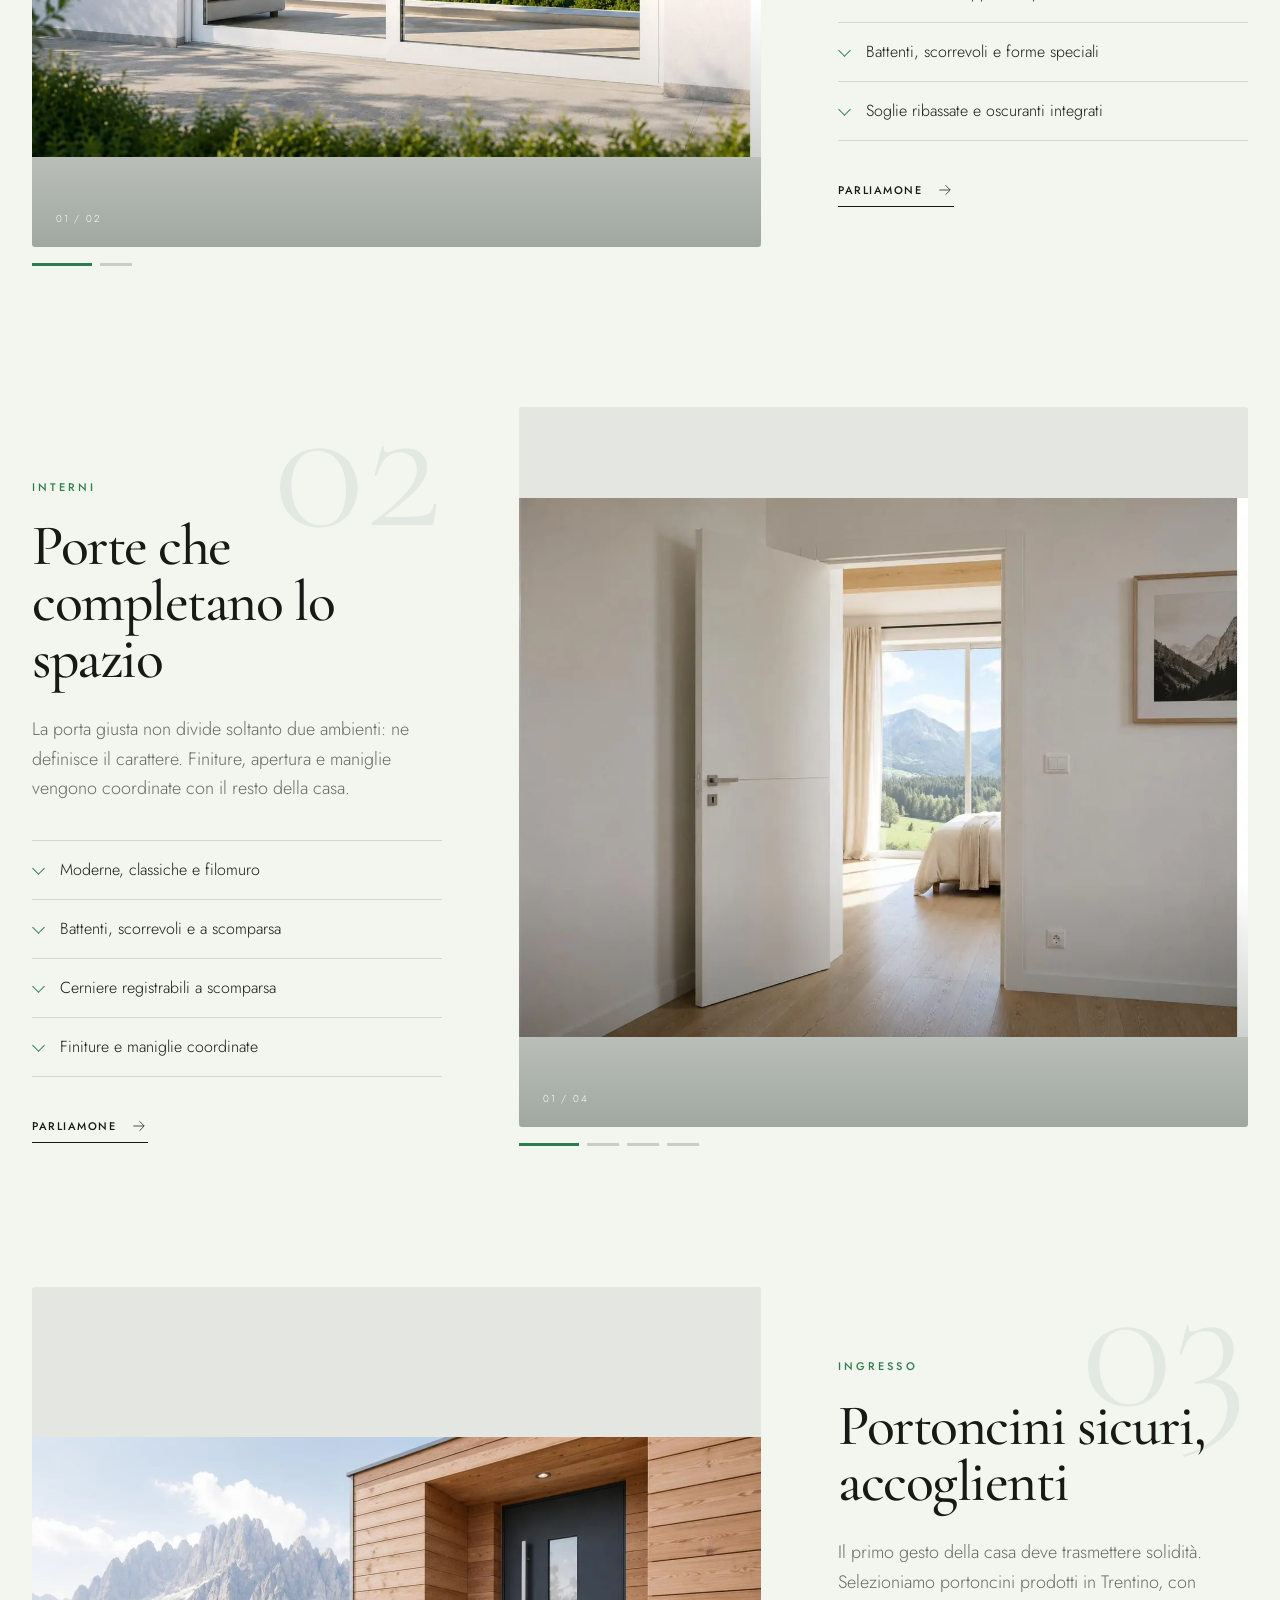
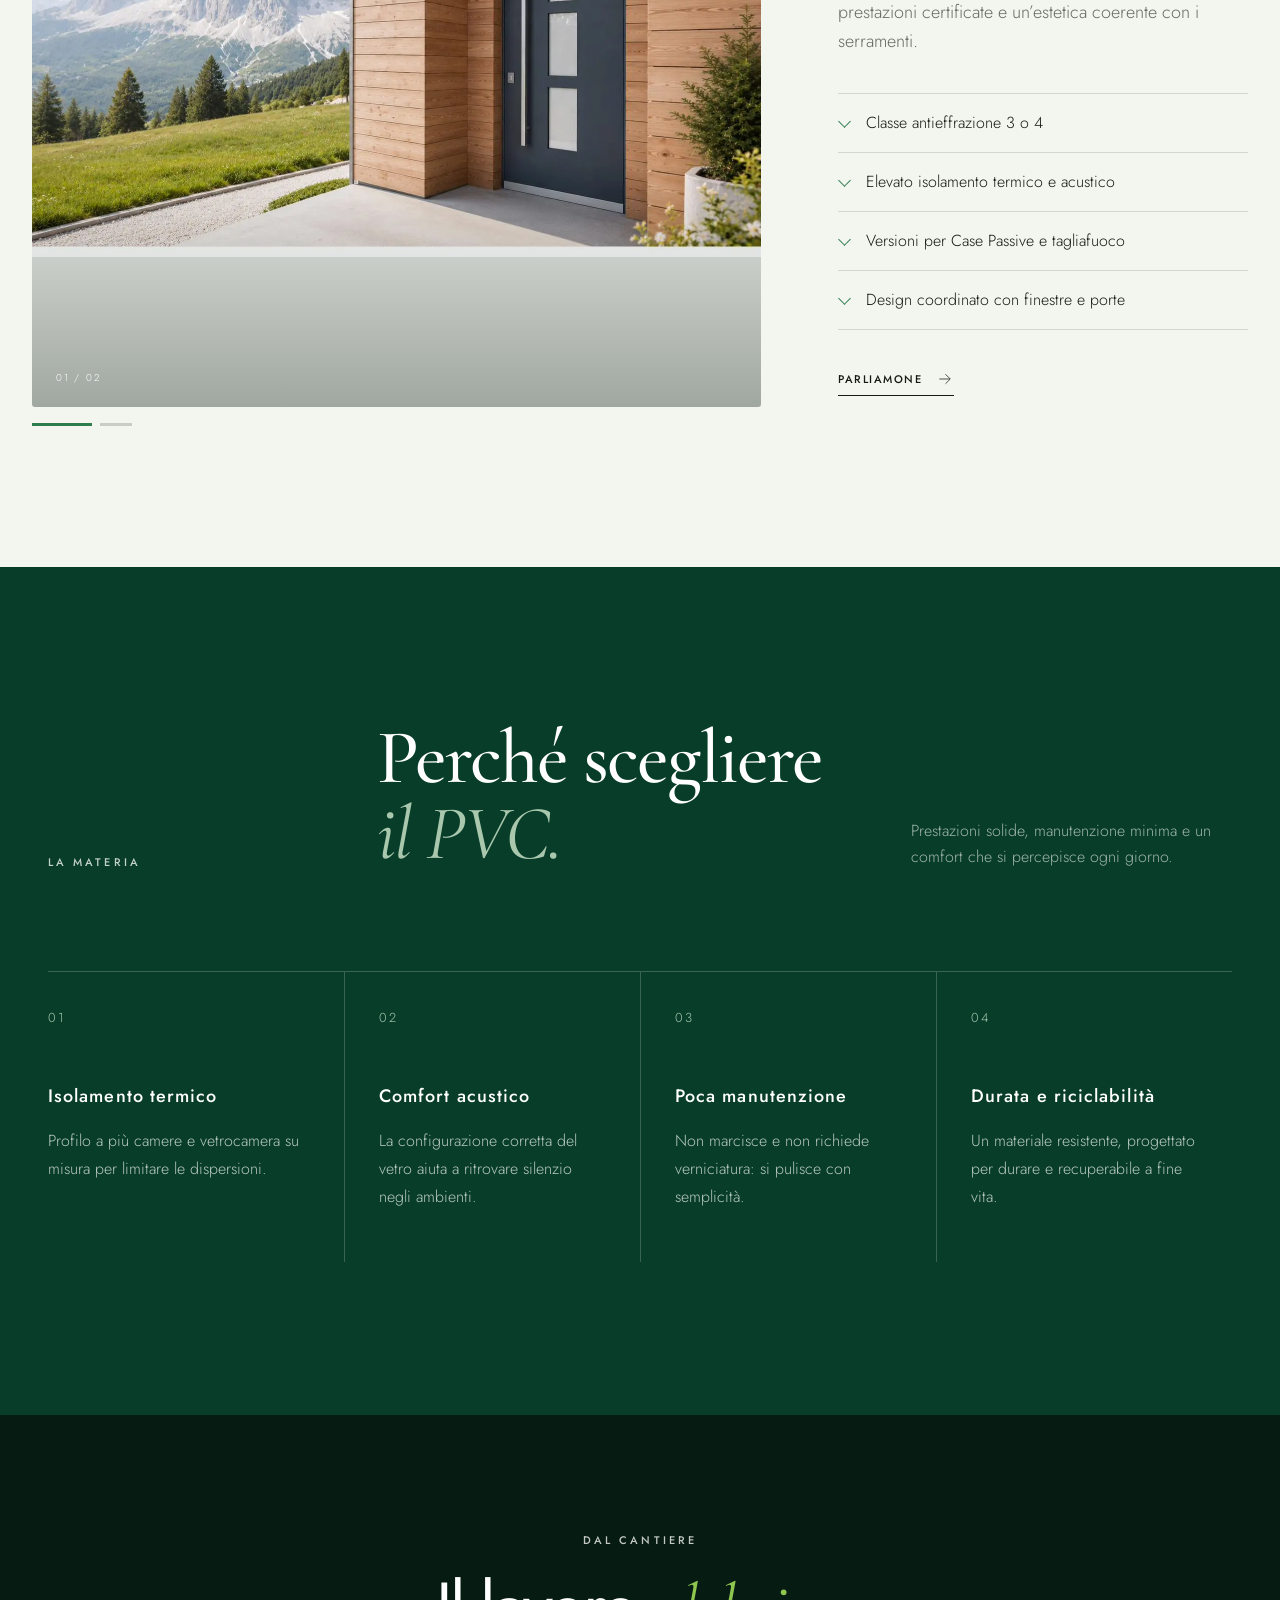
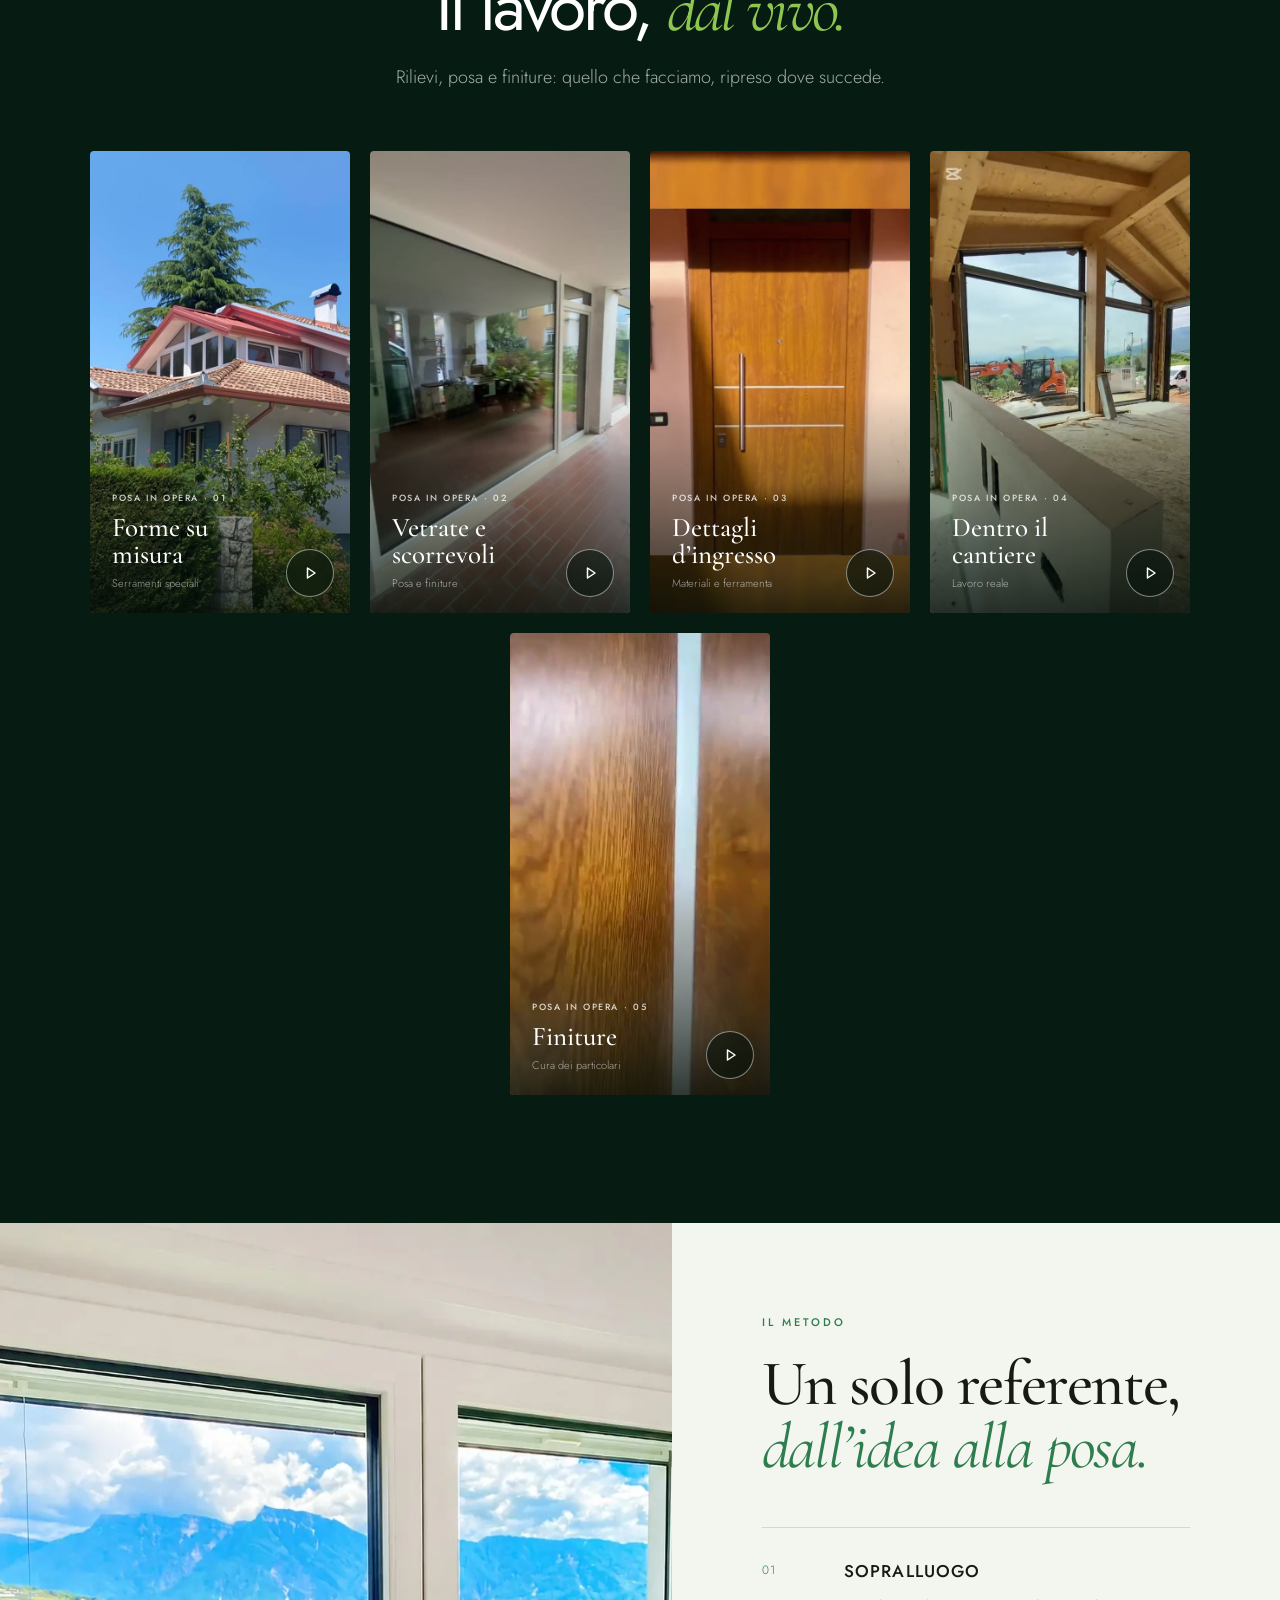
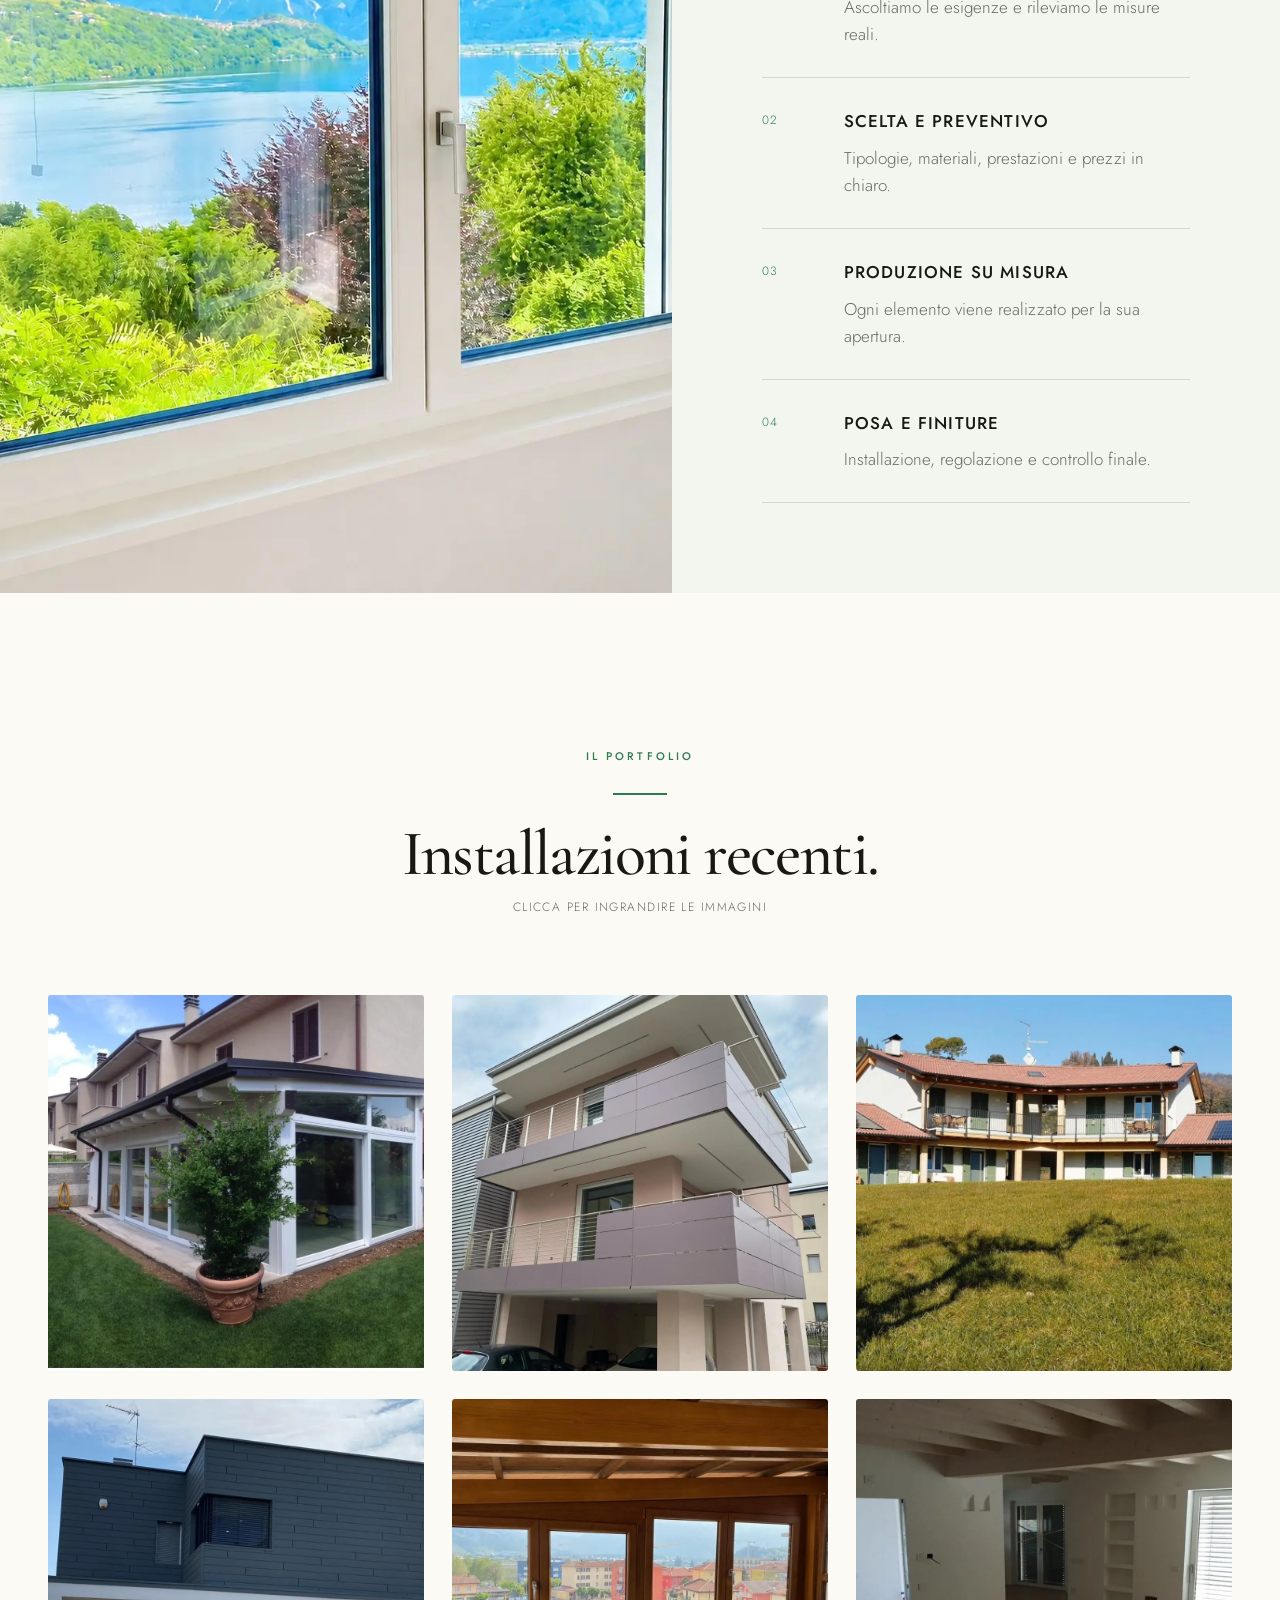
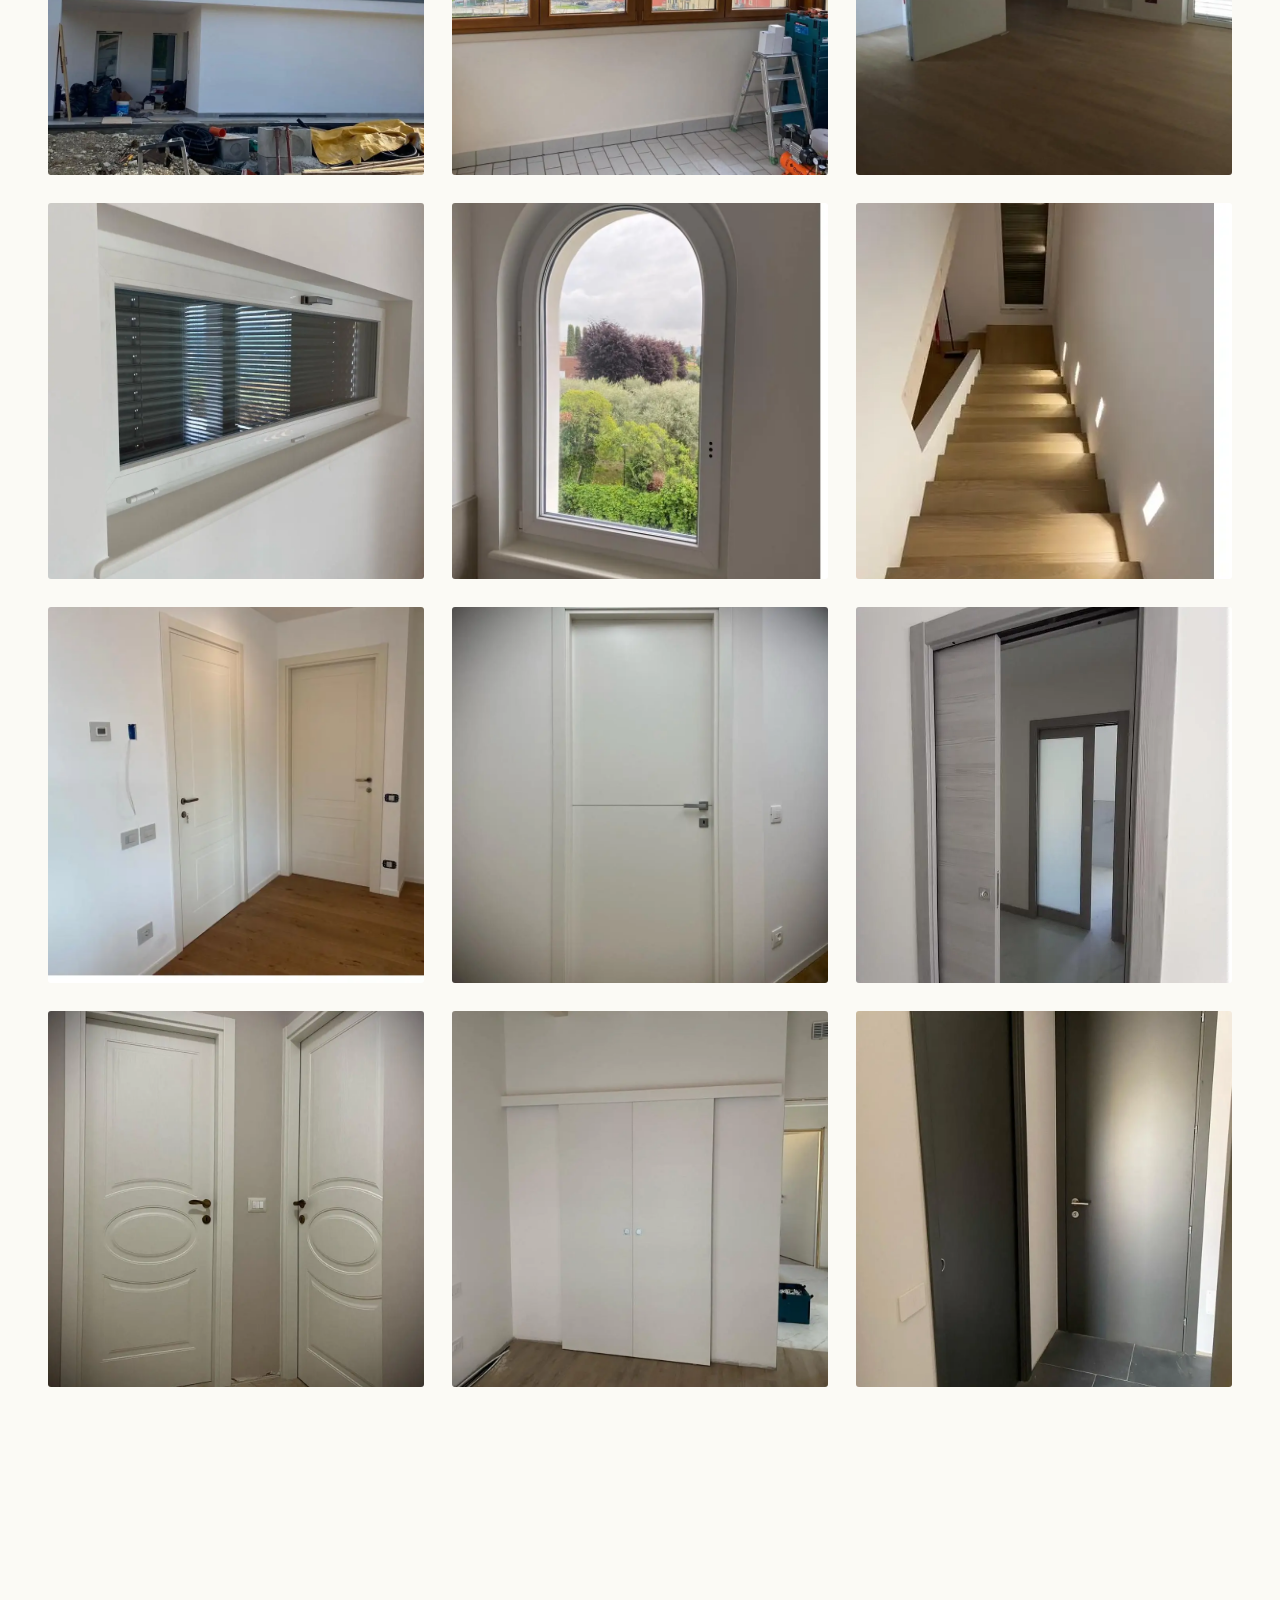
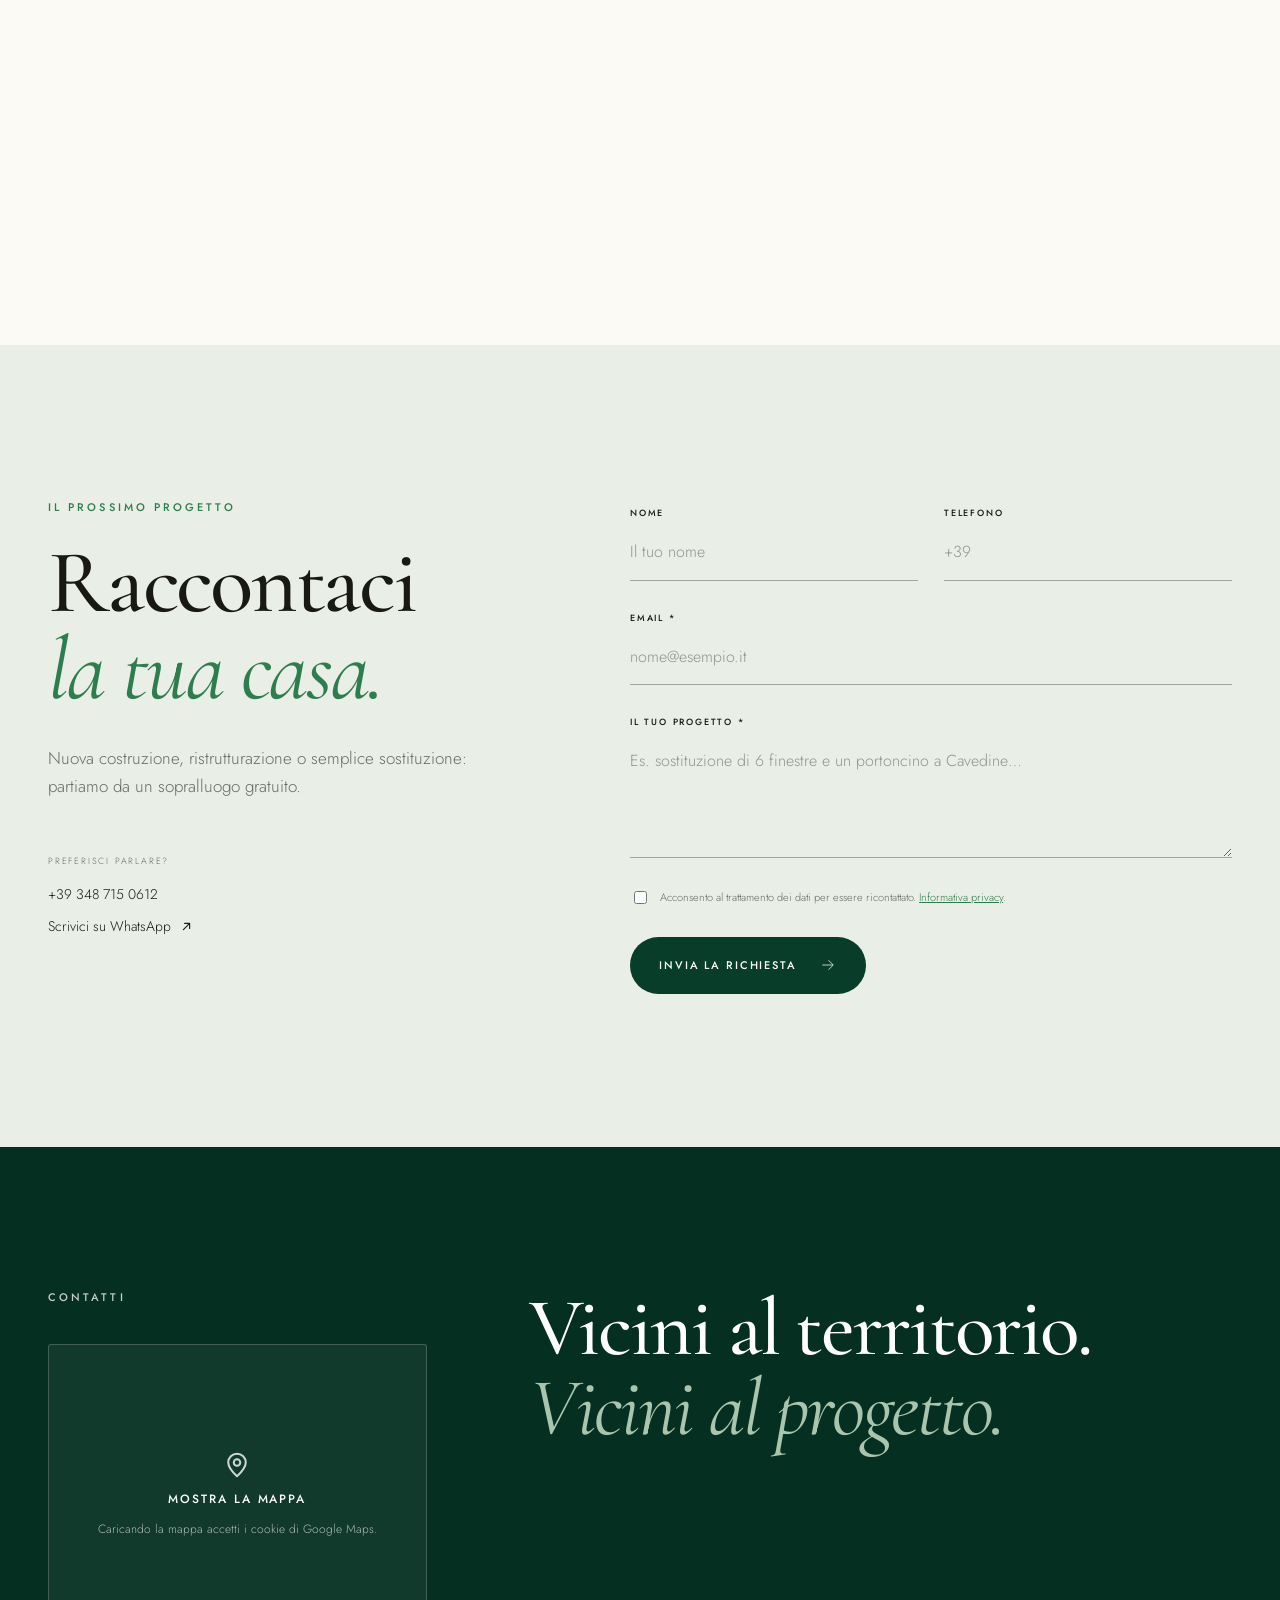
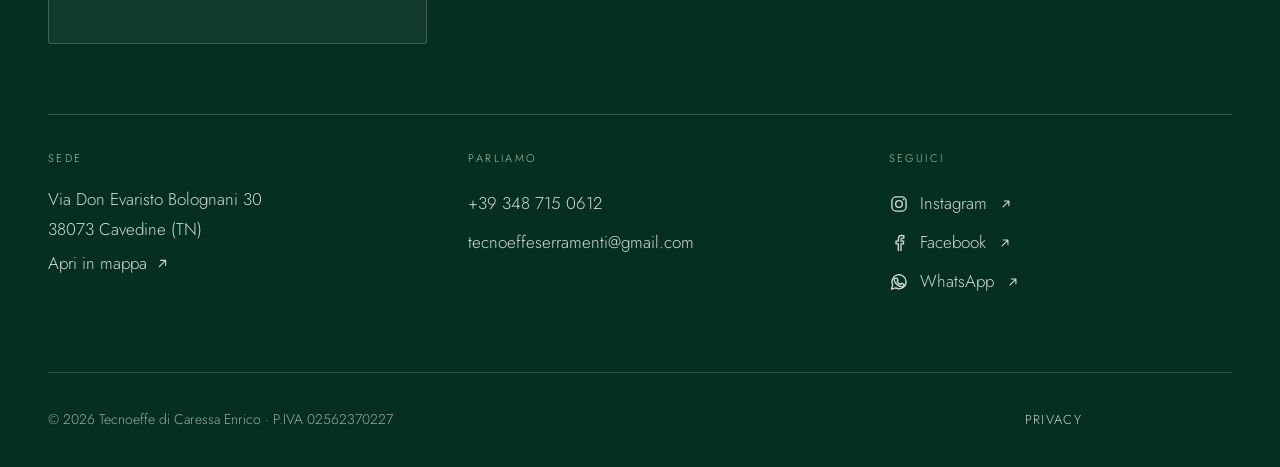
==== commit 02784021: "Logo leggibile sulla hero: verde chiaro del quadrato piu' alone scuro" ====
--- a/index.html
+++ b/index.html
@@ -149,8 +149,8 @@
         ]
       }
     </script>
-    <link rel="stylesheet" href="./styles.css?v=20260806-48" />
-    <script defer src="./script.js?v=20260806-48"></script>
+    <link rel="stylesheet" href="./styles.css?v=20260807-49" />
+    <script defer src="./script.js?v=20260807-49"></script>
   </head>
   <body data-static-page="home">
     <div class="progress-bar" aria-hidden="true"></div>
--- a/styles.css
+++ b/styles.css
@@ -64,7 +64,13 @@
 .site-header.scrolled::before { opacity: 0; }
 .brand { position: relative; display: flex; align-items: center; gap: 16px; min-width: 300px; }
 .brand > .brand-logo-viewport { position: relative; z-index: 1; display: block; width: 260px; flex: 0 0 auto; transition: width .45s var(--ease); }
-.brand-logo-viewport .brand-logo { display: block; width: 100%; max-width: none; height: auto; object-fit: initial; filter: none; }
+/* L'alone scuro sotto al logo e' la stessa cosa che gia' hanno titolo, occhiello e
+   voci del menu: serve a staccare le lettere dalla trama della foto, non a leggersi
+   come ombra. Senza, la "Effe" verde spariva su tre hero su quattro - il fondo
+   dietro alla scritta ha luminanza 0,16 e il verde pure. Si spegne a barra opaca,
+   dove sotto non c'e' piu' una foto. */
+.brand-logo-viewport .brand-logo { display: block; width: 100%; max-width: none; height: auto; object-fit: initial; filter: drop-shadow(0 1px 2px rgba(3,18,13,.55)) drop-shadow(0 2px 18px rgba(3,18,13,.55)); }
+.site-header.scrolled .brand-logo-viewport .brand-logo { filter: none; }
 .site-header.scrolled .brand-logo-viewport { width: 242px; }
 .site-header nav { display: flex; align-items: center; gap: 31px; }
 .site-header nav > a:not(.nav-cta) { position: relative; font-size: 12px; font-weight: 500; letter-spacing: .17em; text-transform: uppercase; }
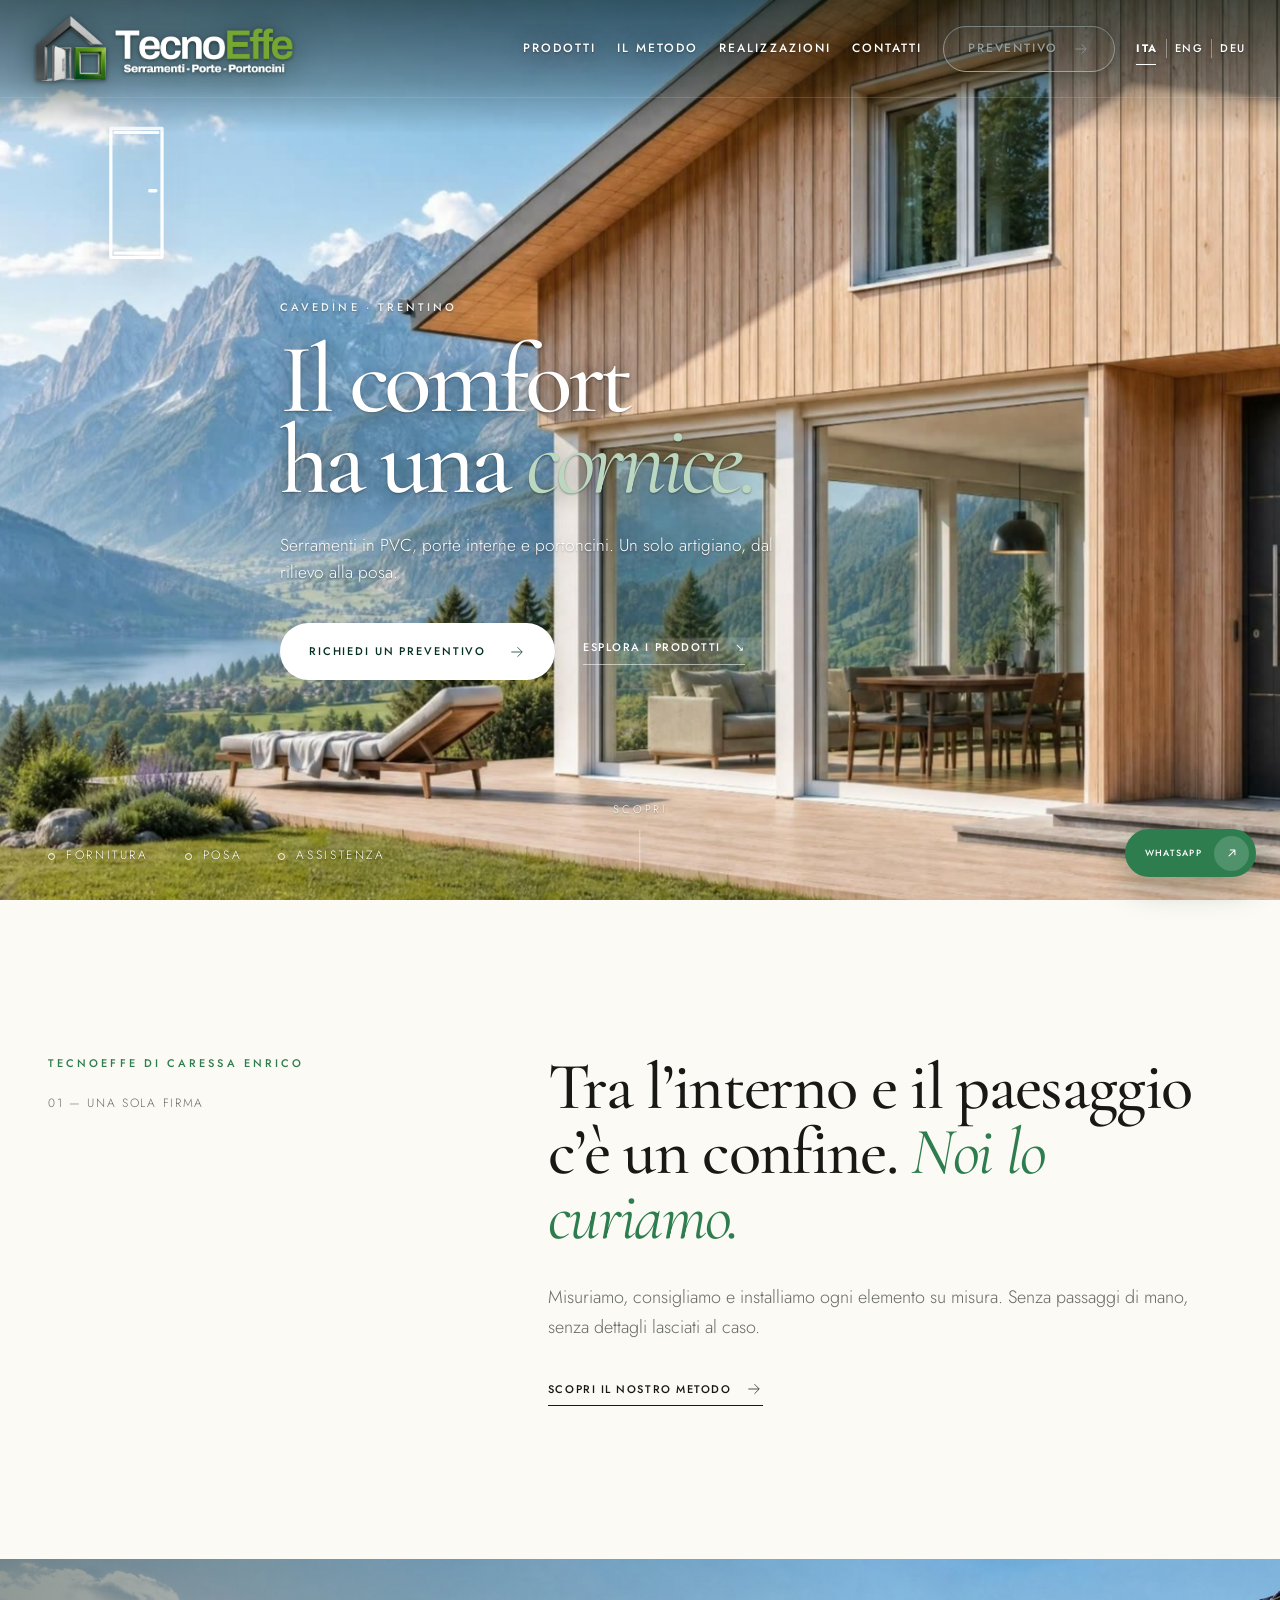
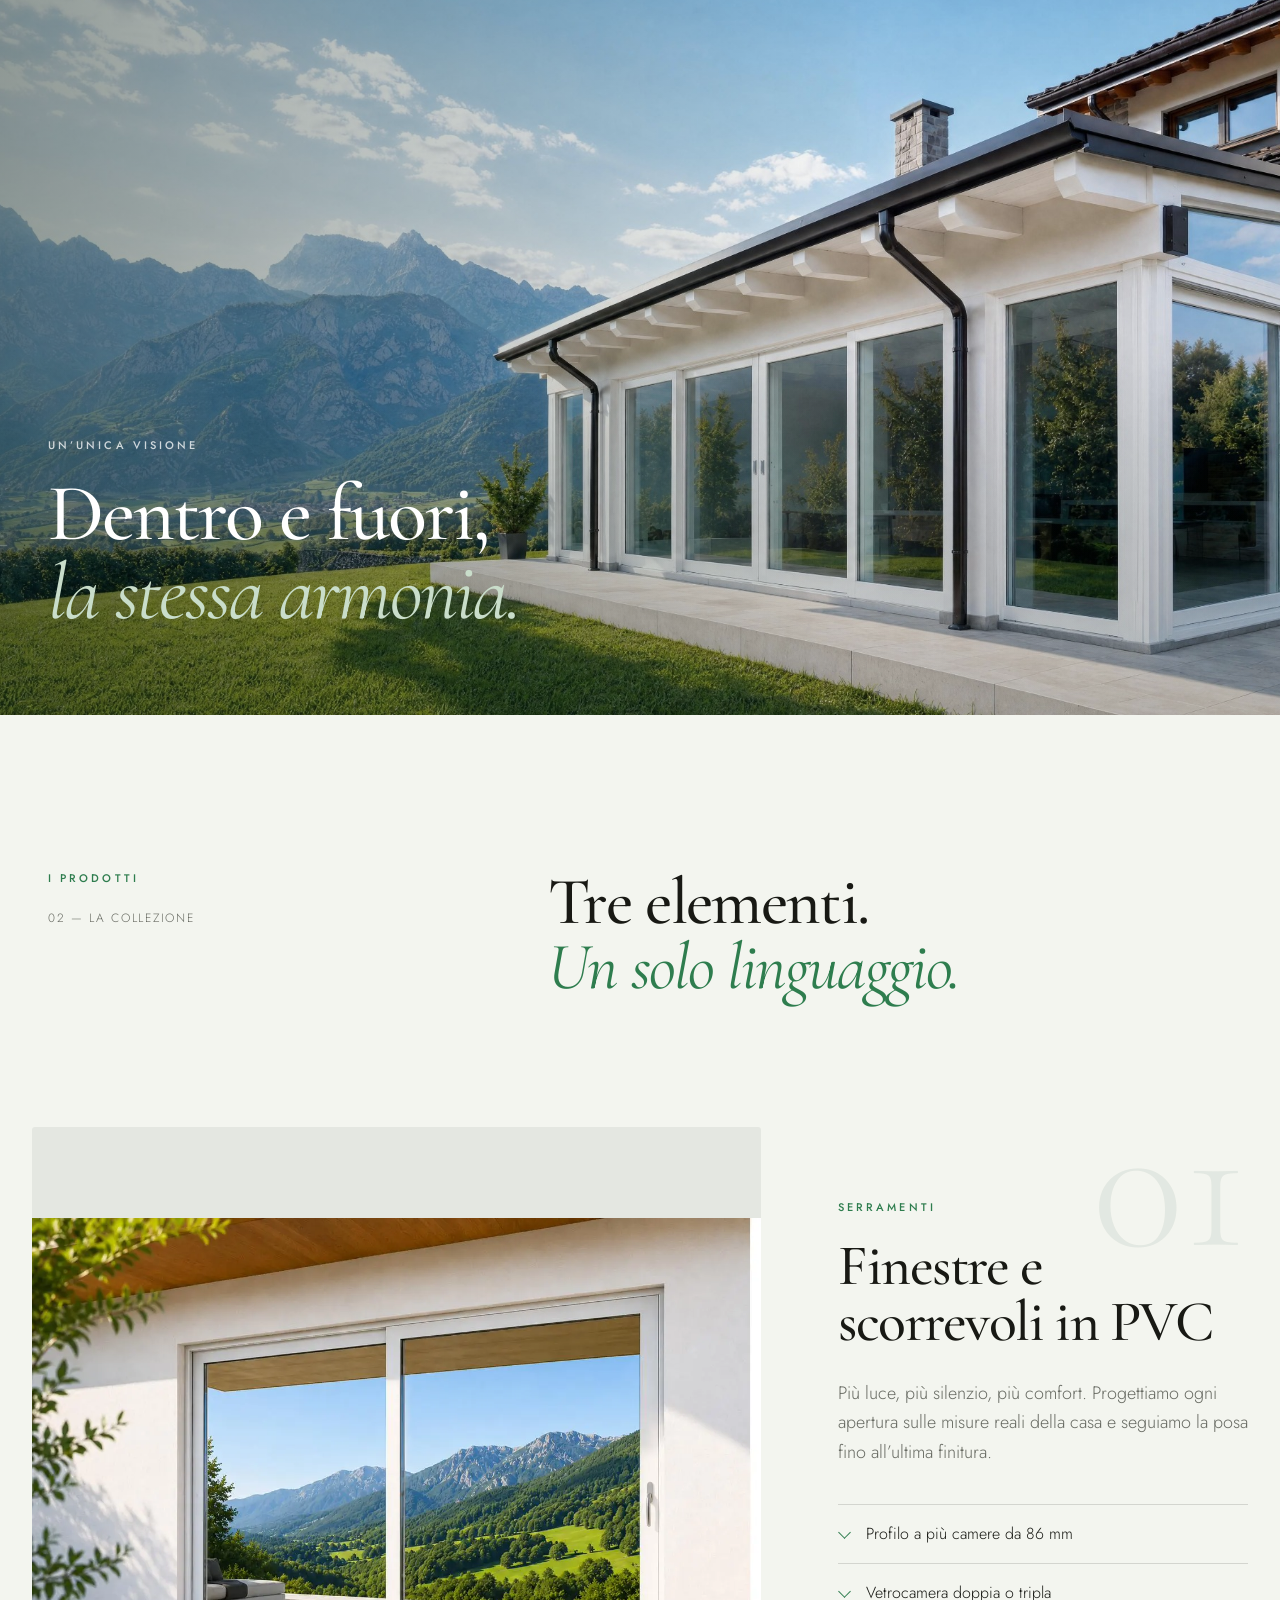
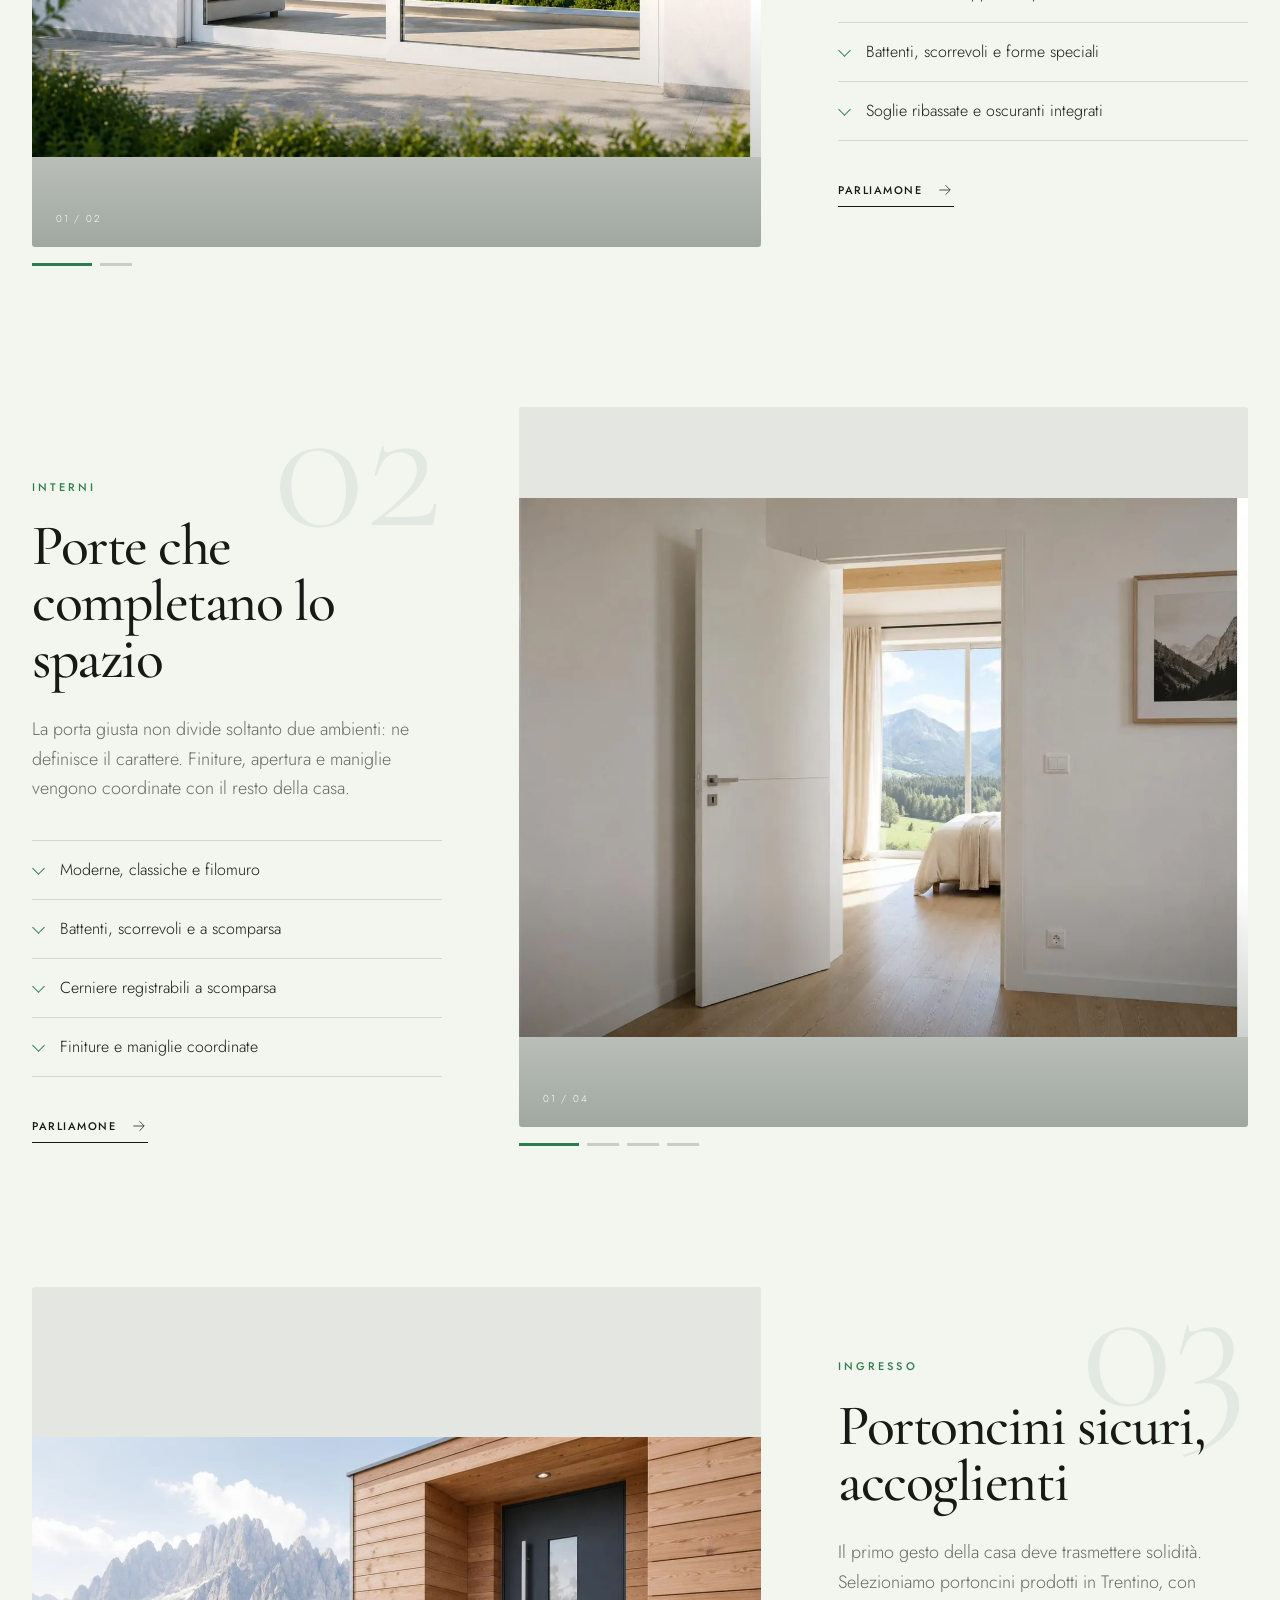
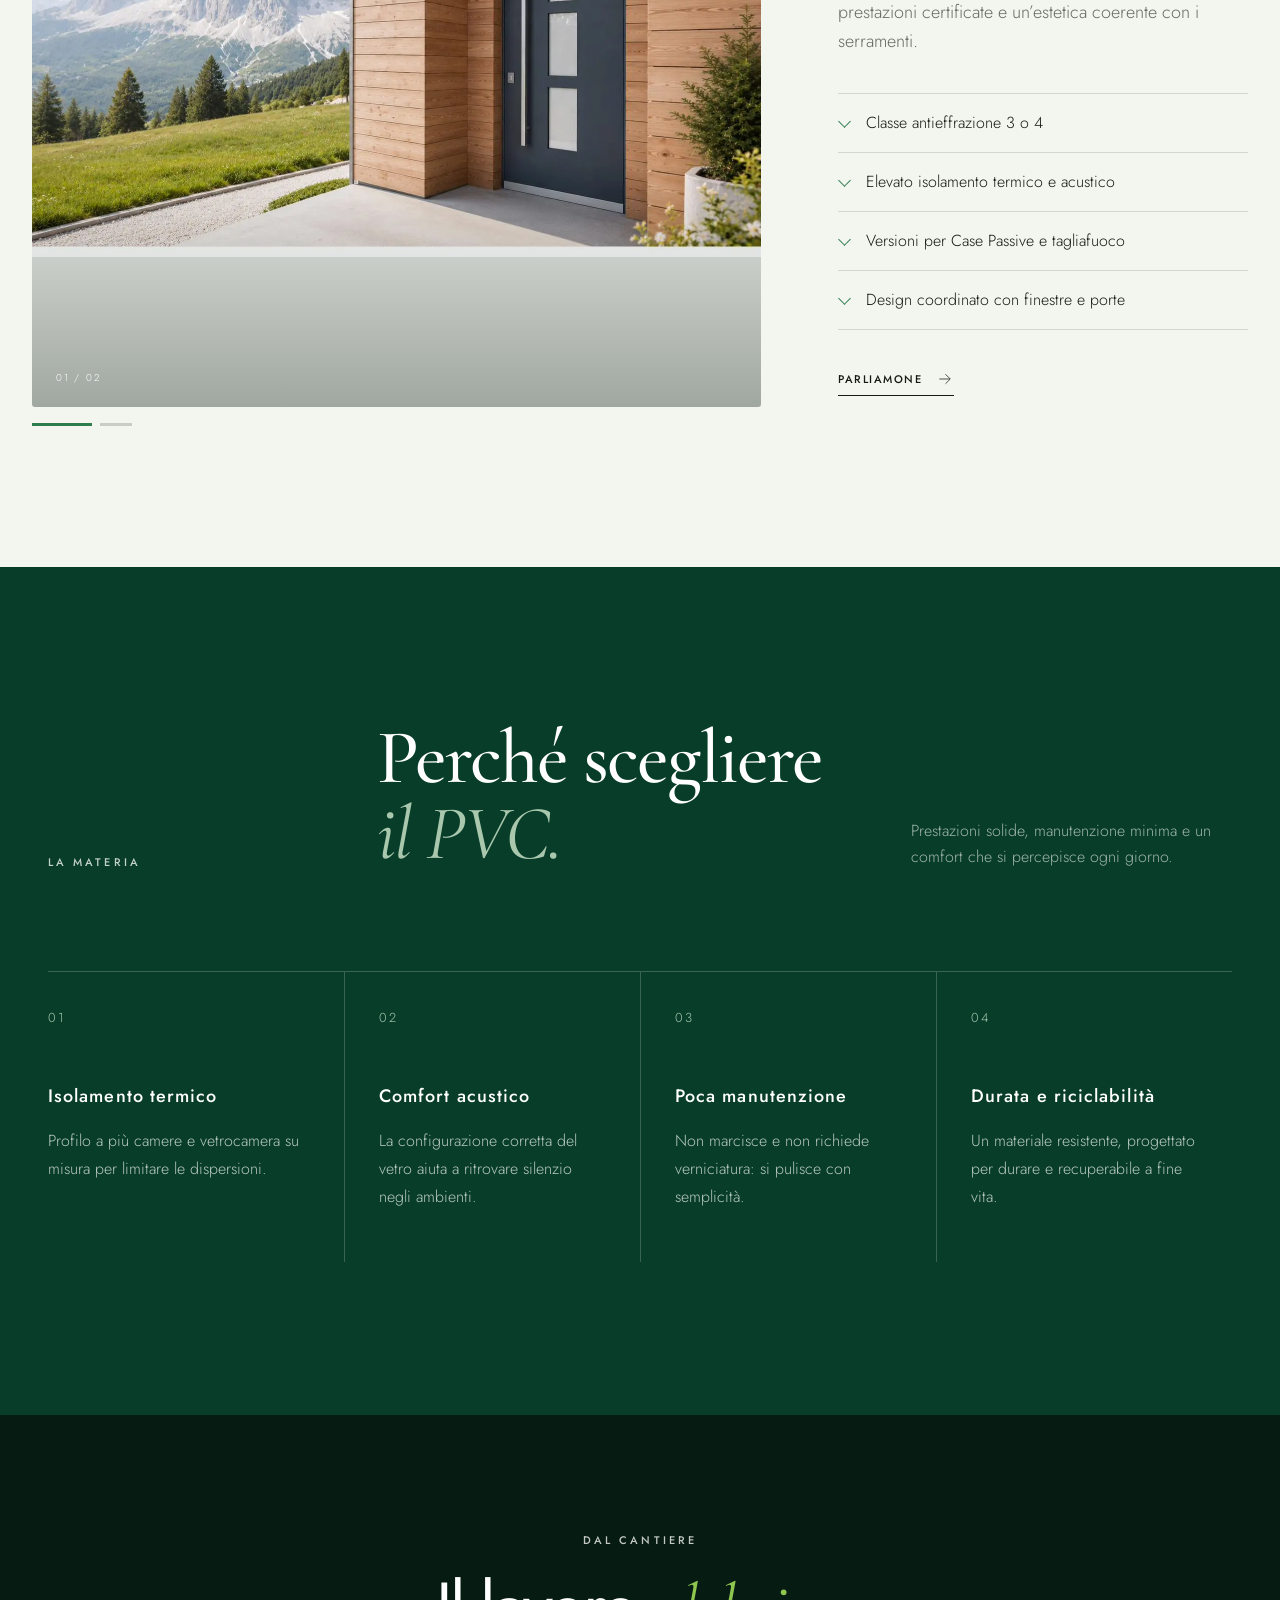
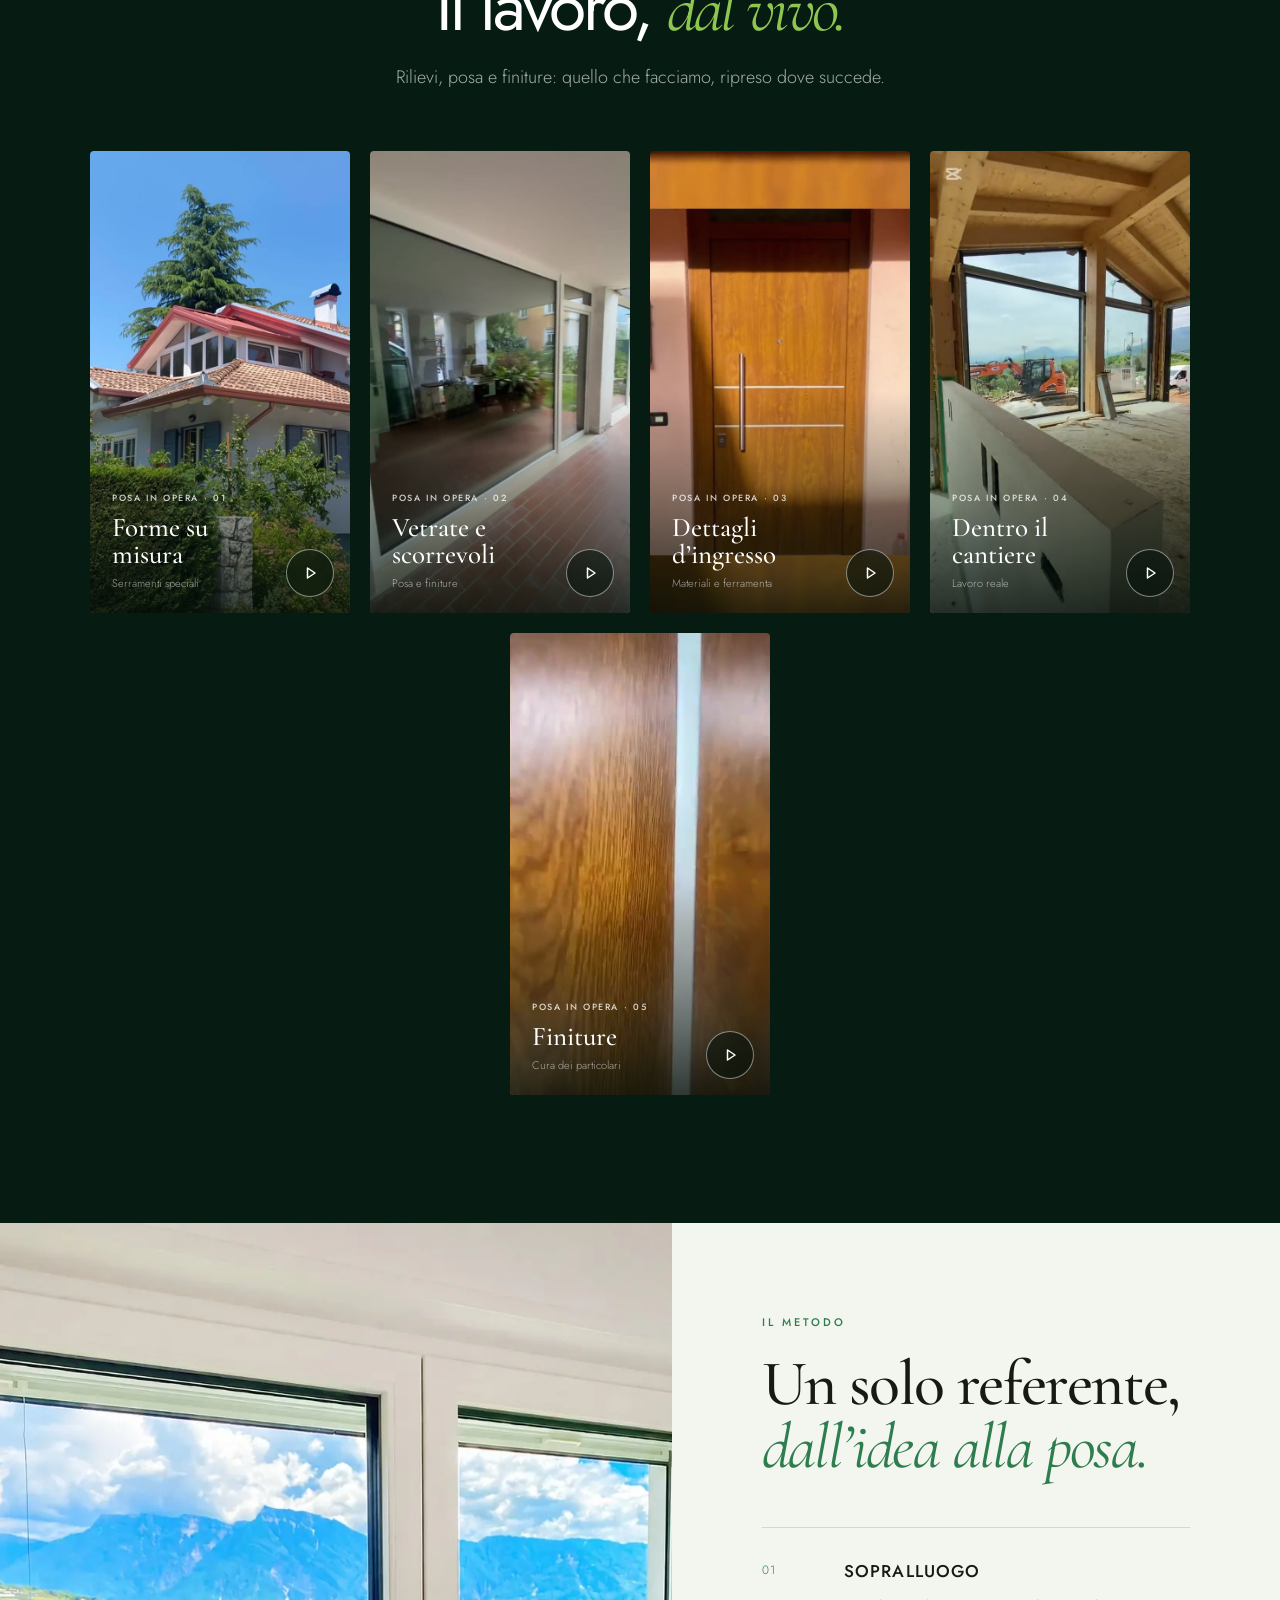
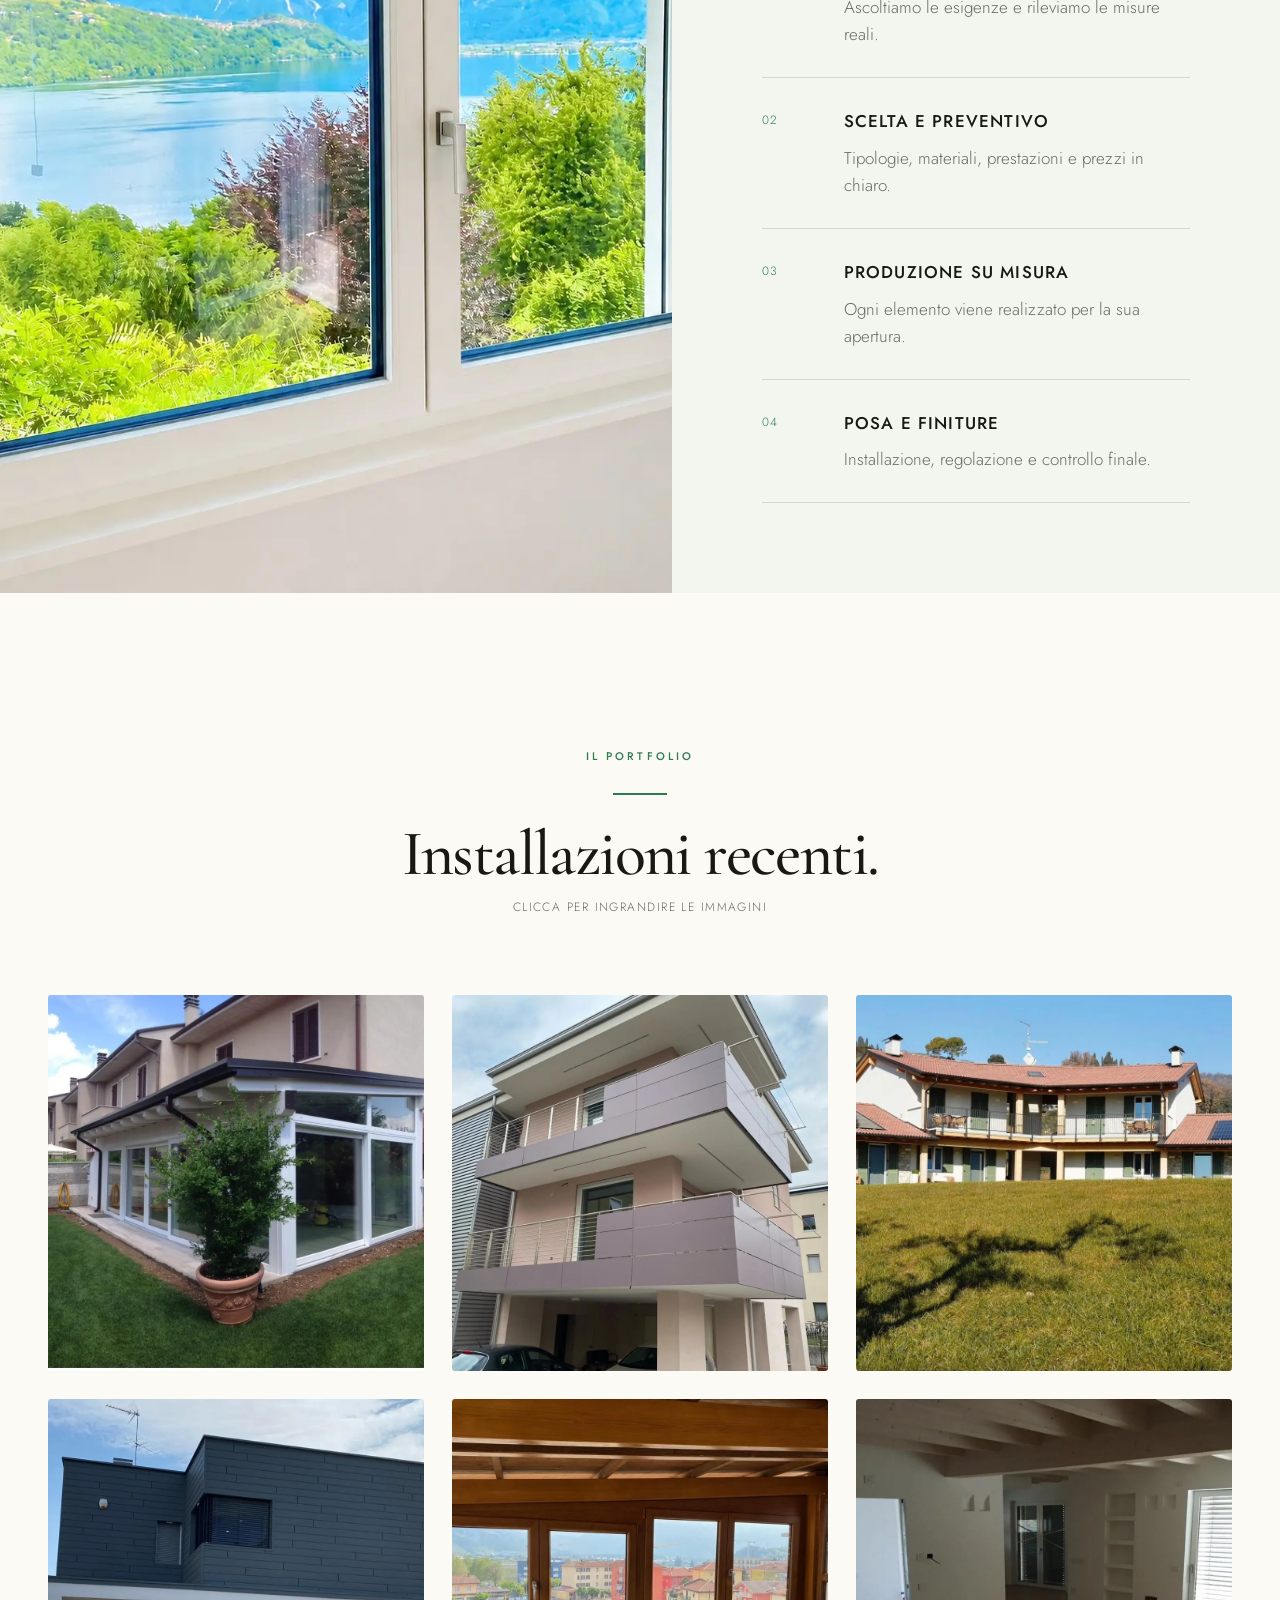
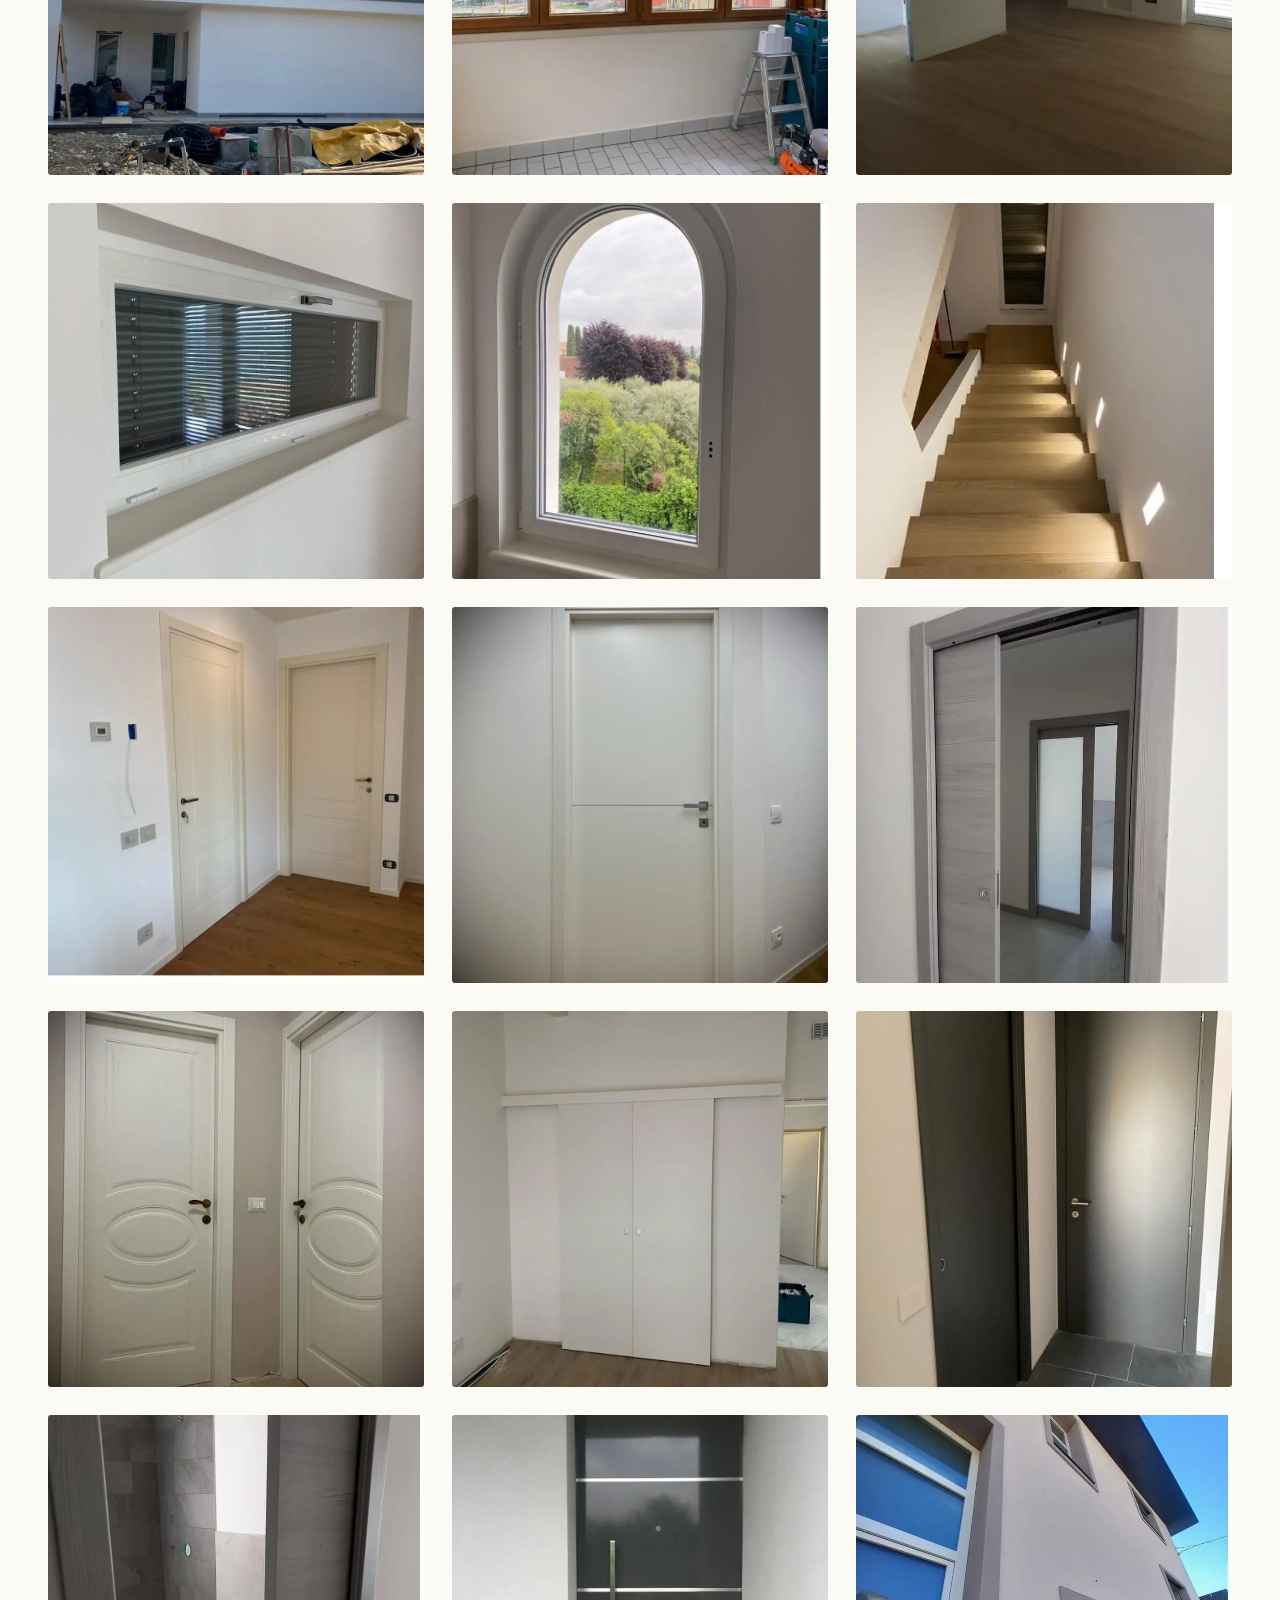
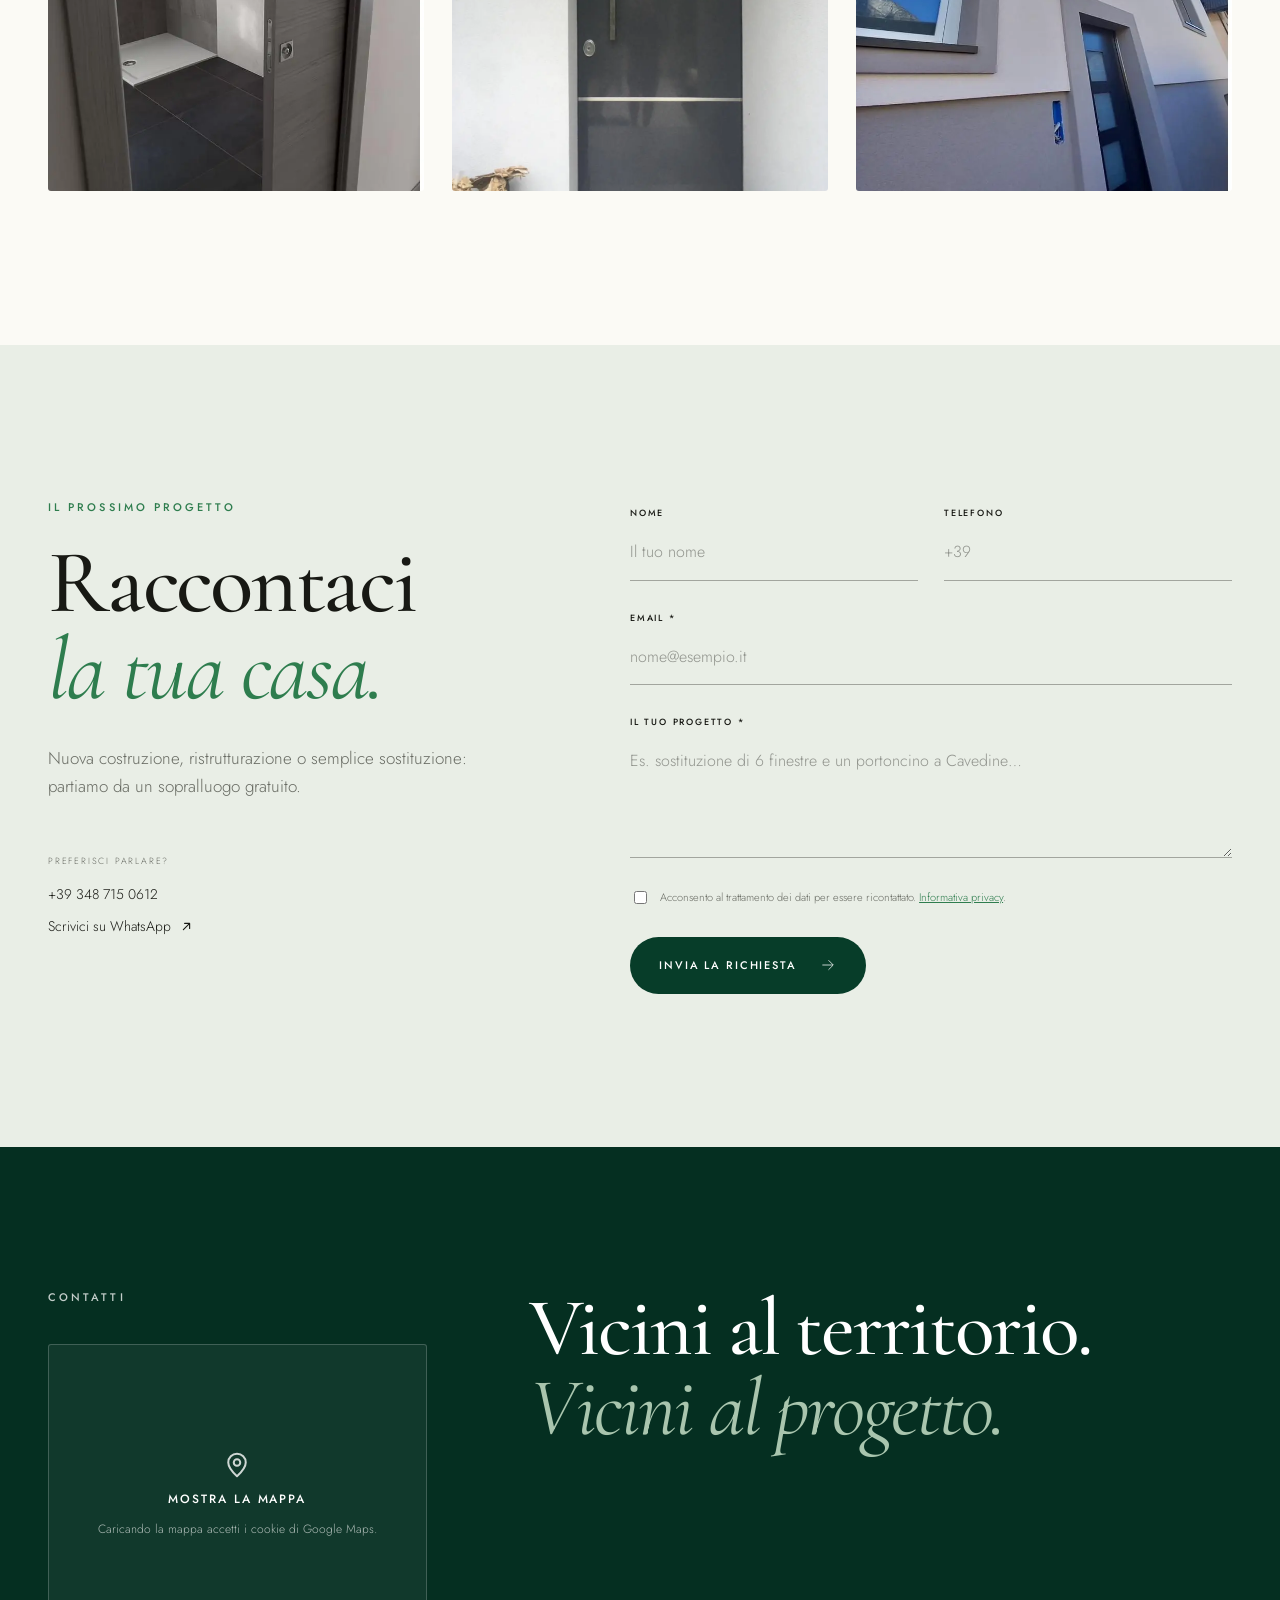
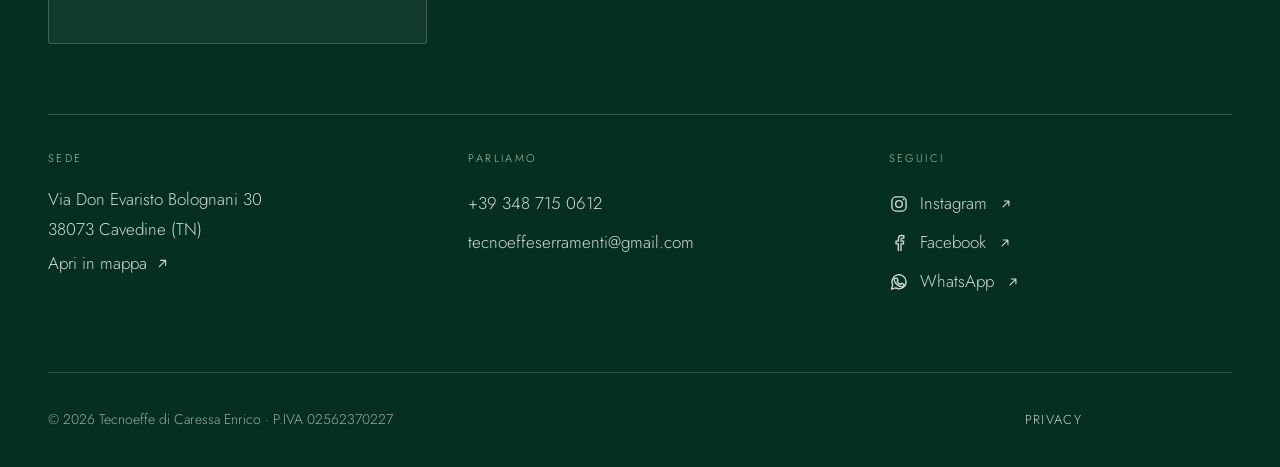
==== commit 439965ee: "SEO: pagina 404, JSON-LD esteso, og:locale:alternate, meta privacy" ====
--- a/index.html
+++ b/index.html
@@ -57,6 +57,8 @@
     />
     <meta property="og:type" content="website" />
     <meta property="og:locale" content="it_IT" />
+    <meta property="og:locale:alternate" content="en_GB" />
+    <meta property="og:locale:alternate" content="de_DE" />
     <meta
       property="og:url"
       content="https://zvmk8prz4d-stack.github.io/TecnoEffe_Website/"
@@ -117,12 +119,15 @@
     <script type="application/ld+json">
       {
         "@context": "https://schema.org",
-        "@type": "LocalBusiness",
+        "@type": ["LocalBusiness", "HomeAndConstructionBusiness"],
         "@id": "https://zvmk8prz4d-stack.github.io/TecnoEffe_Website/#business",
         "name": "Tecnoeffe di Caressa Enrico",
+        "legalName": "Tecnoeffe di Caressa Enrico",
         "description": "Fornitura e posa di serramenti in PVC, porte interne e portoncini a Cavedine, Valle dei Laghi e Trento.",
         "url": "https://zvmk8prz4d-stack.github.io/TecnoEffe_Website/",
         "image": "https://zvmk8prz4d-stack.github.io/TecnoEffe_Website/posters/hero-01.jpg",
+        "logo": "https://zvmk8prz4d-stack.github.io/TecnoEffe_Website/img/logo-tecnoeffe-casetta.png",
+        "hasMap": "https://www.google.com/maps/search/?api=1&query=Via+Don+Evaristo+Bolognani+30,+38073+Cavedine+TN",
         "telephone": "+39 348 715 0612",
         "email": "tecnoeffeserramenti@gmail.com",
         "vatID": "02562370227",
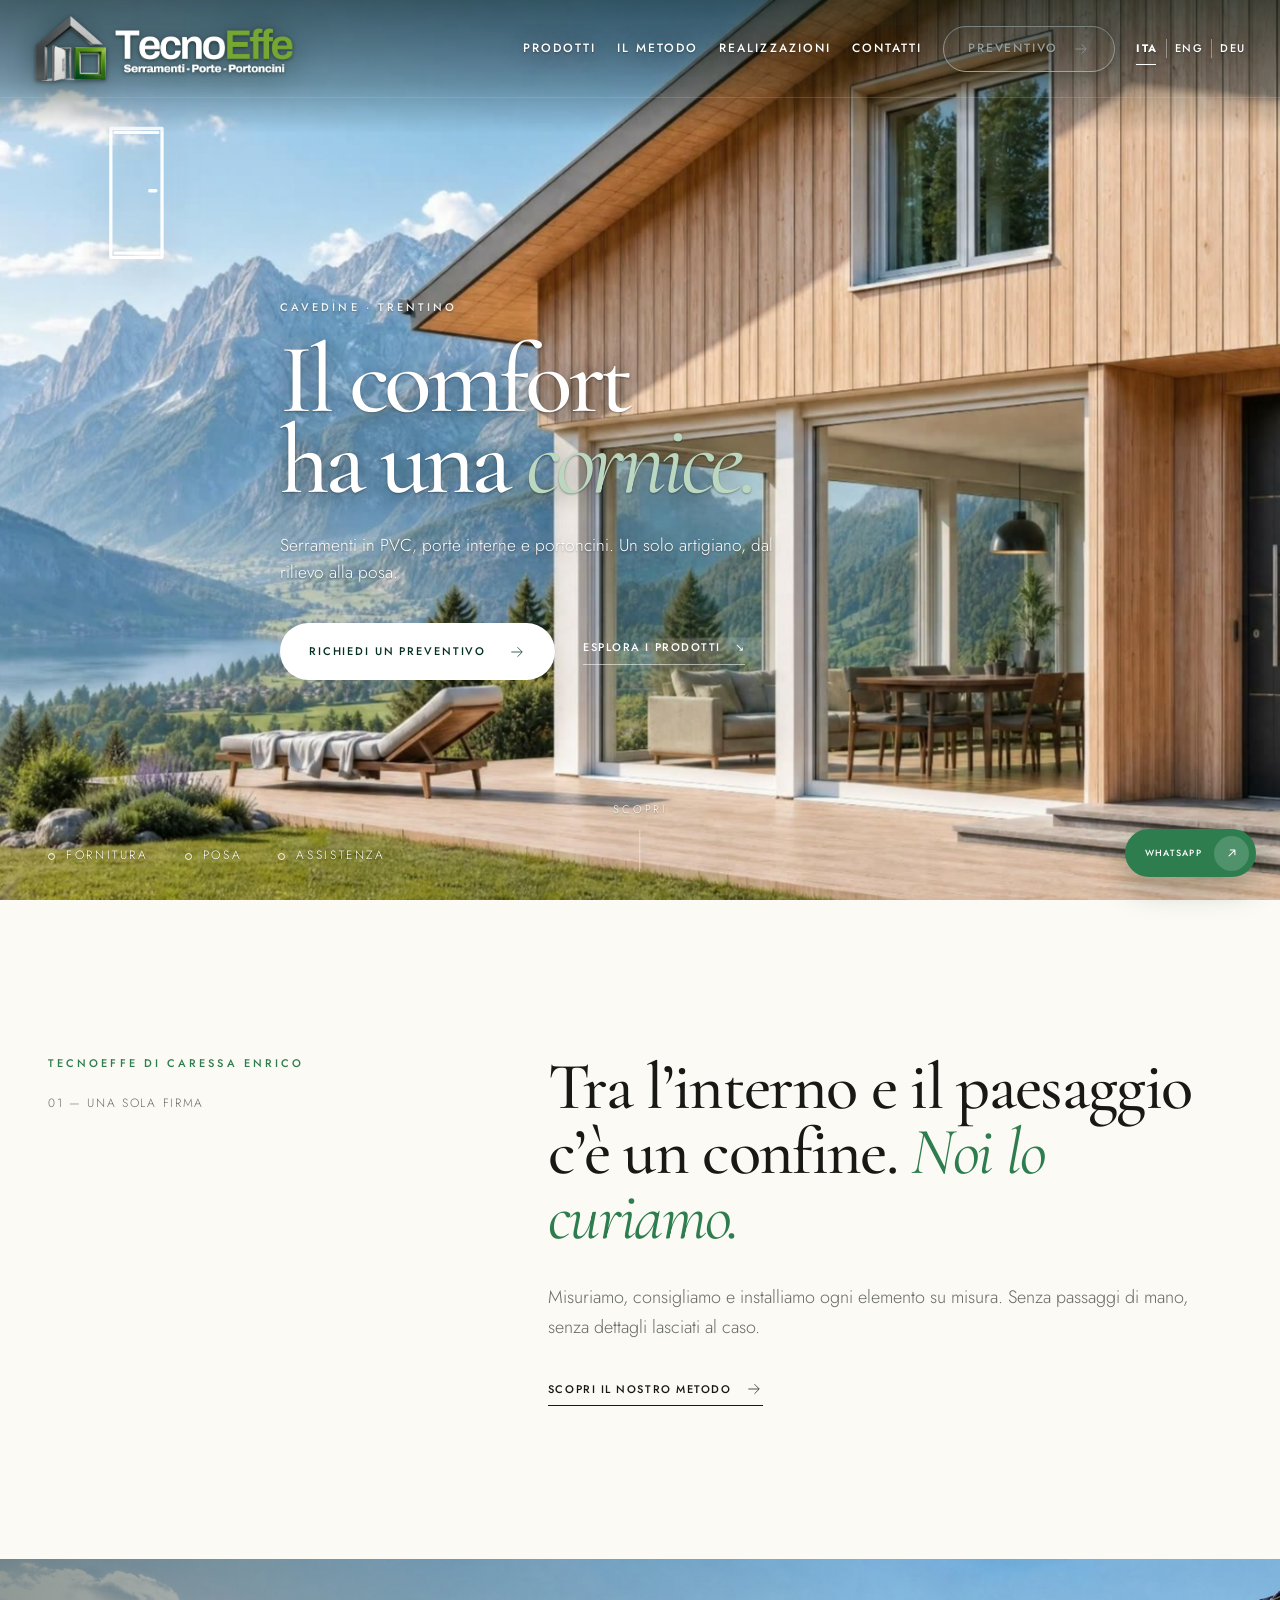
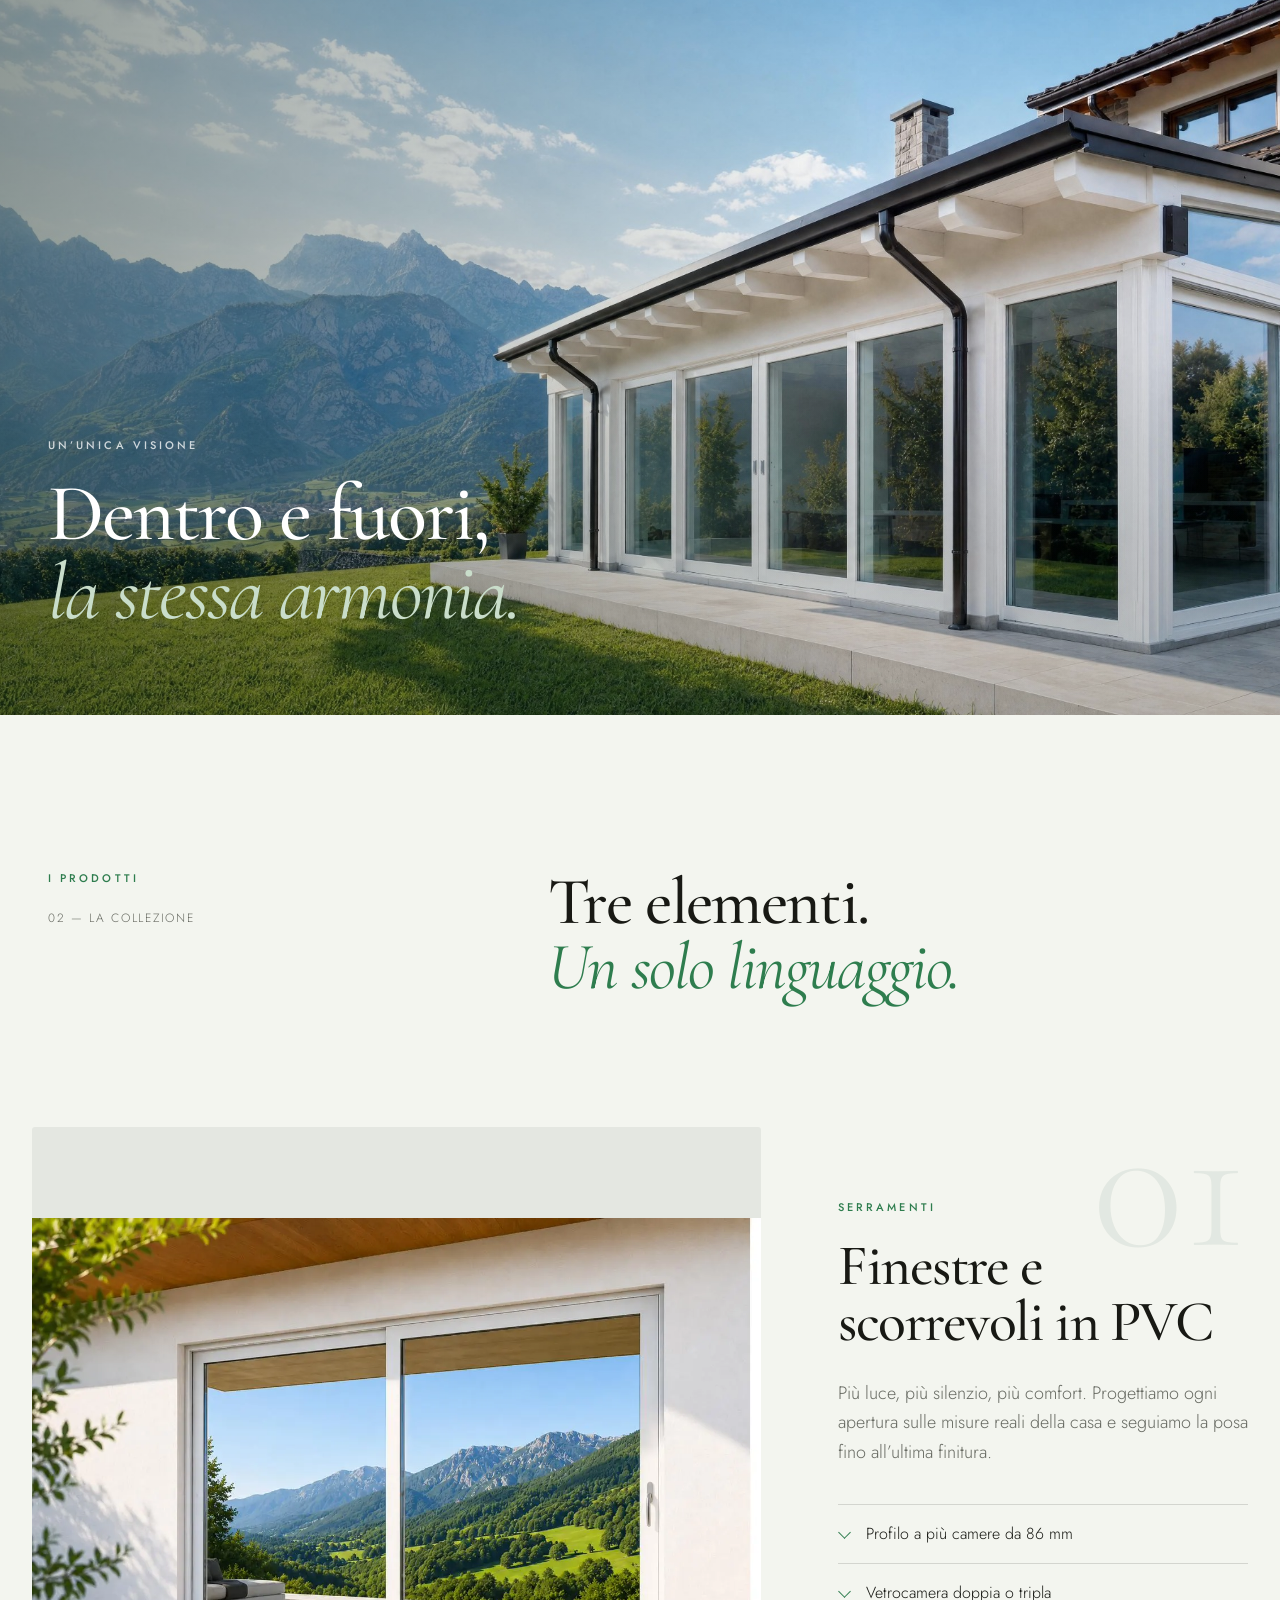
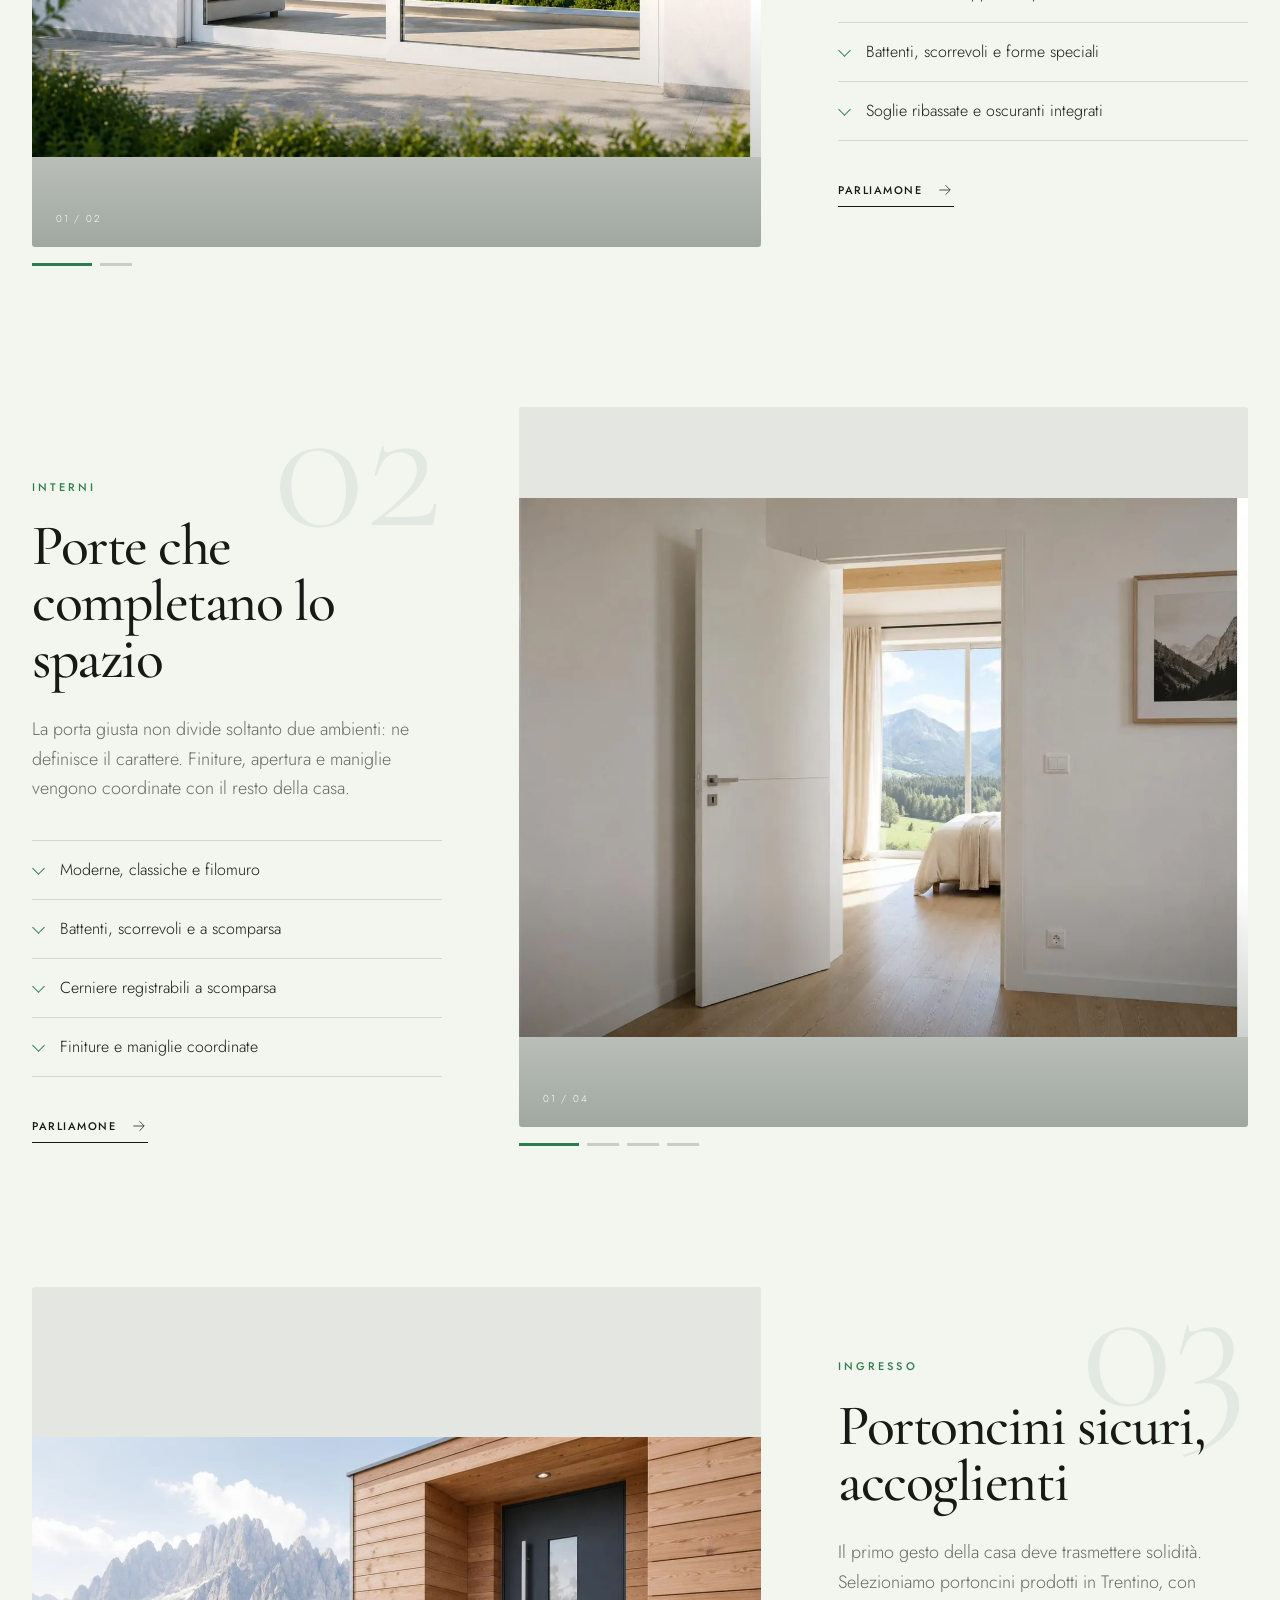
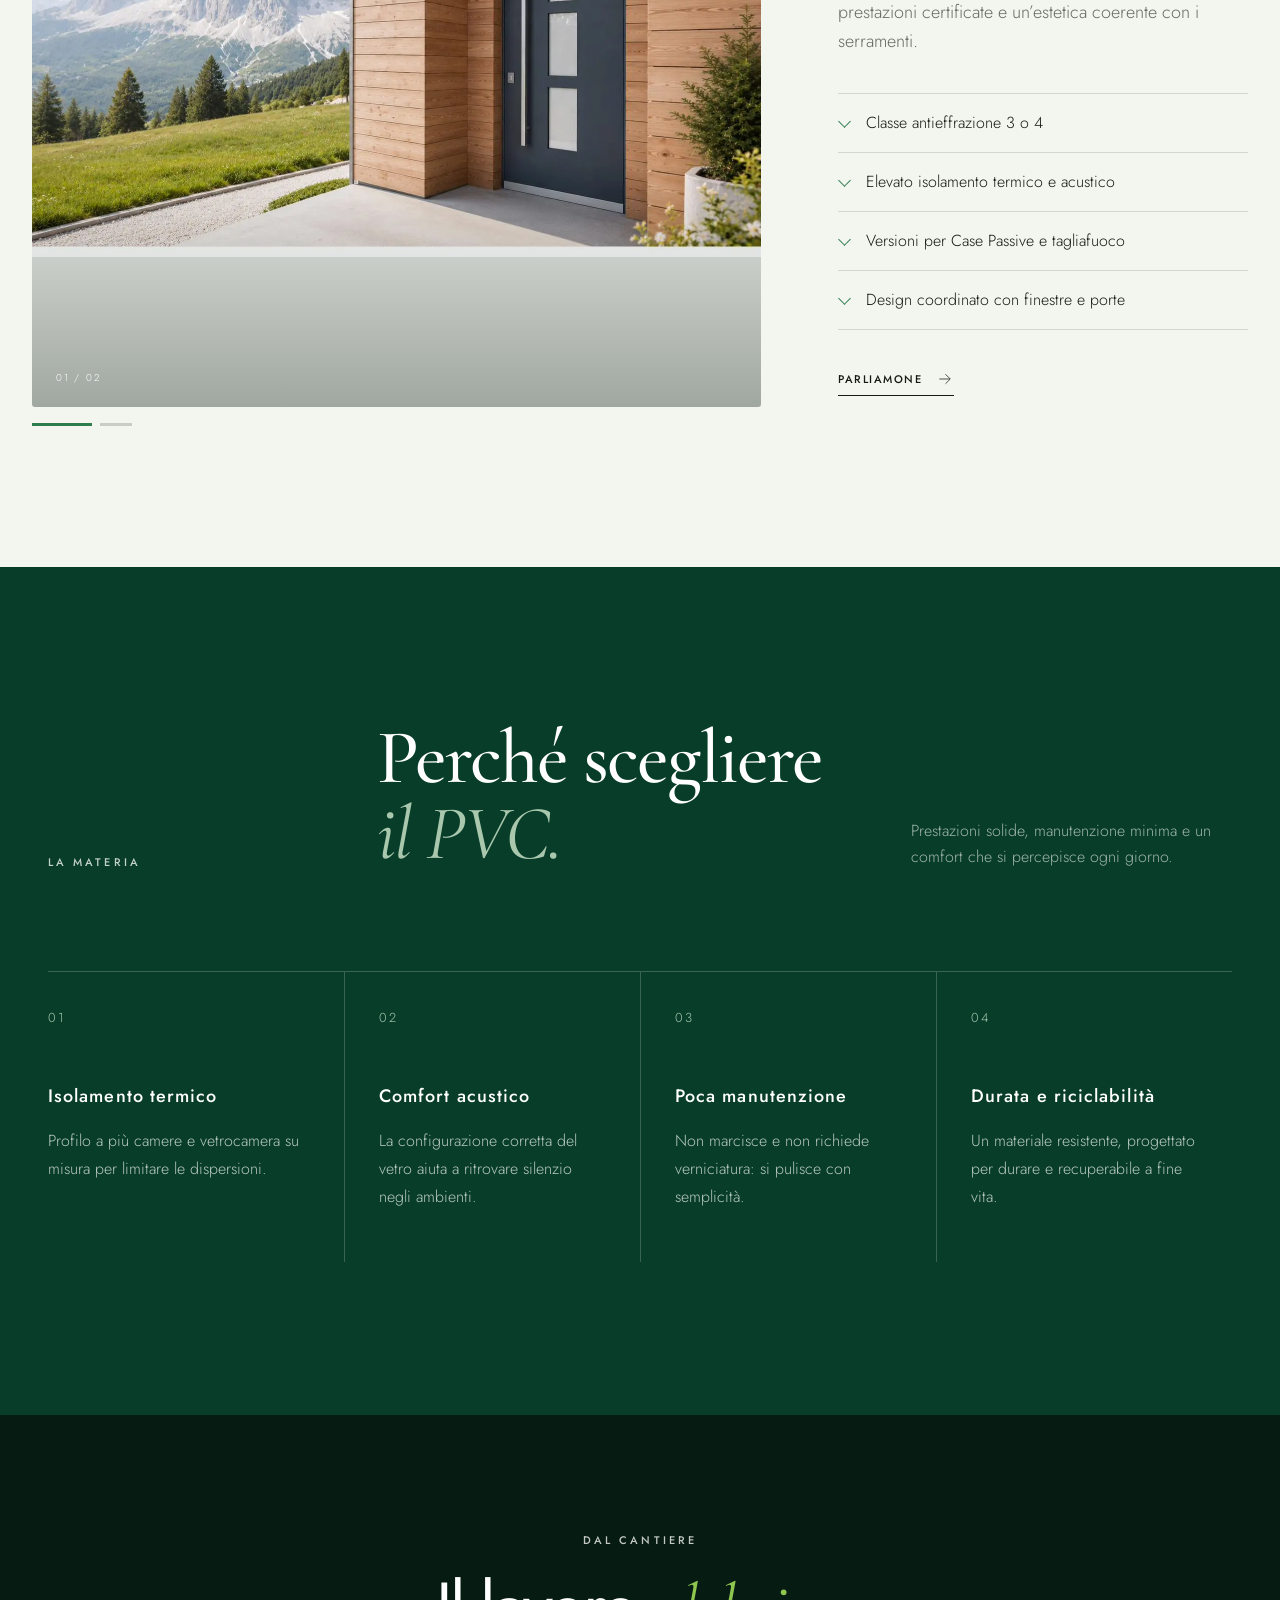
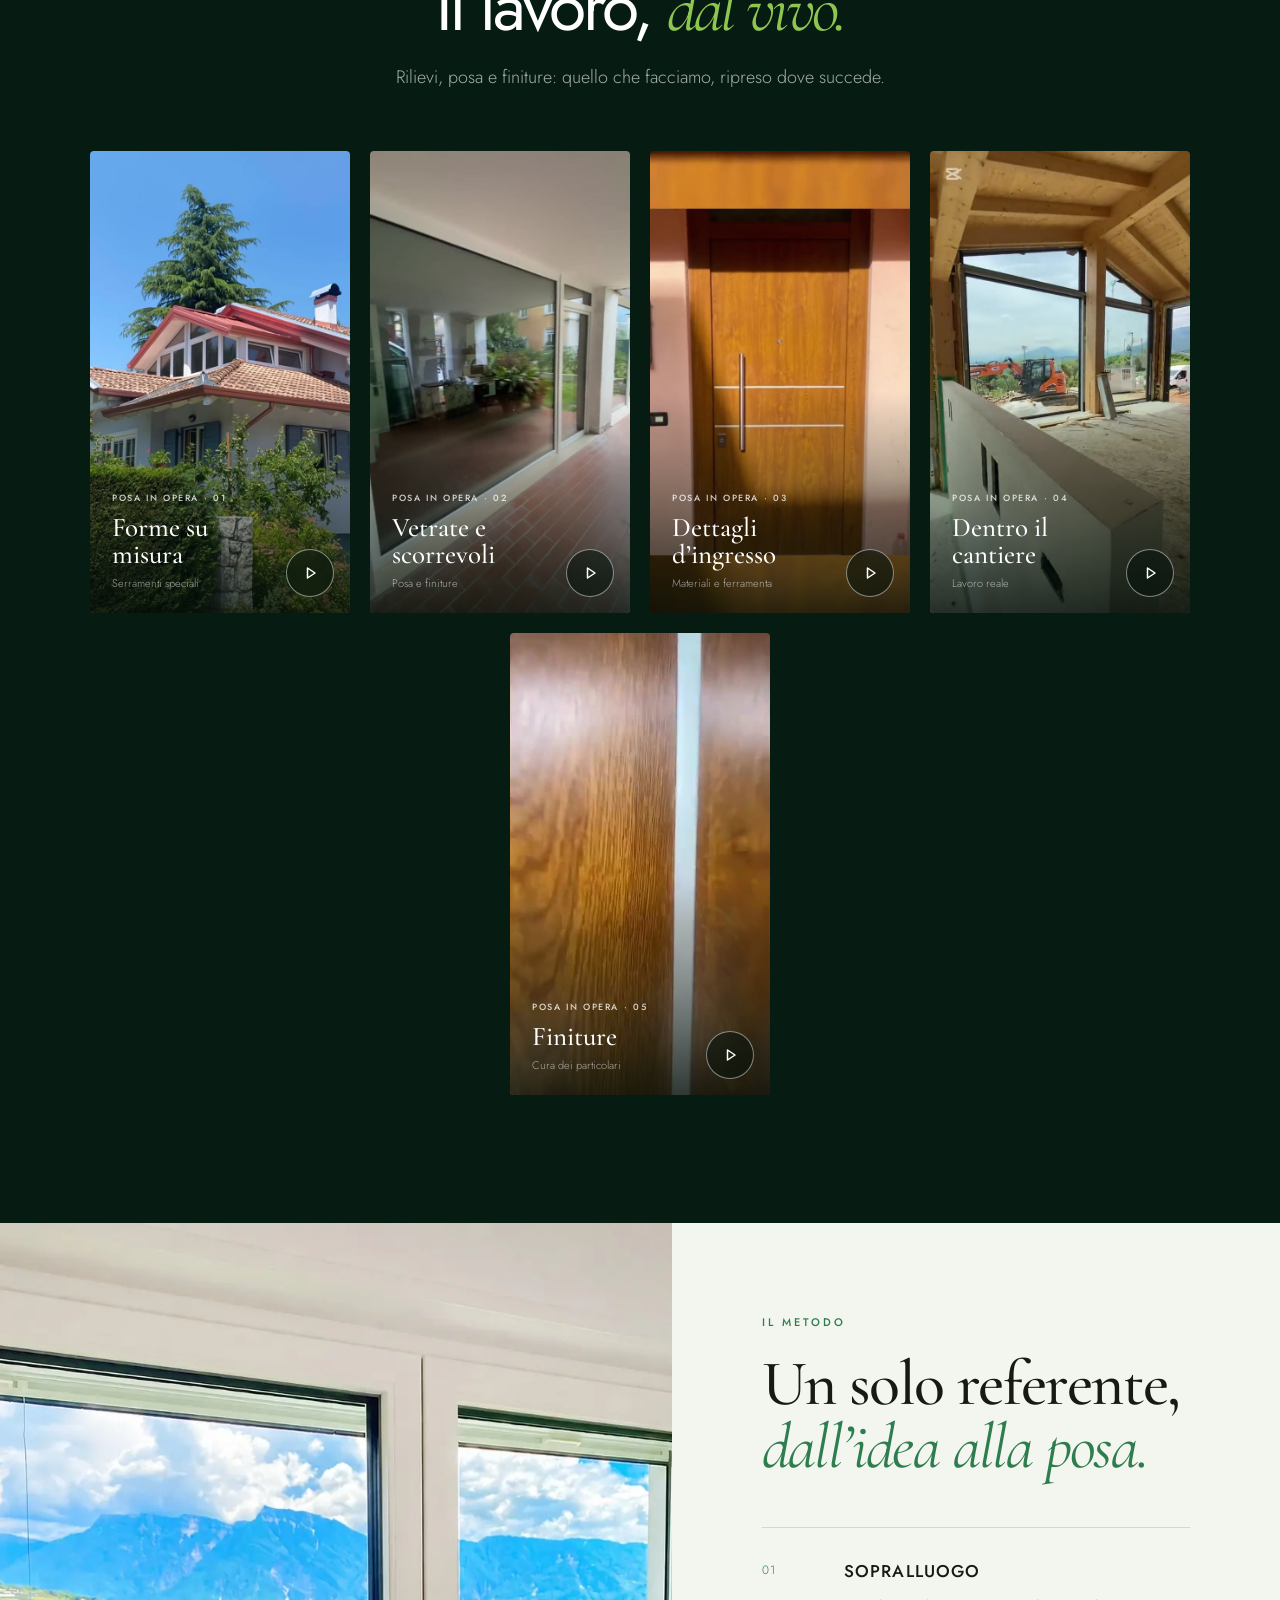
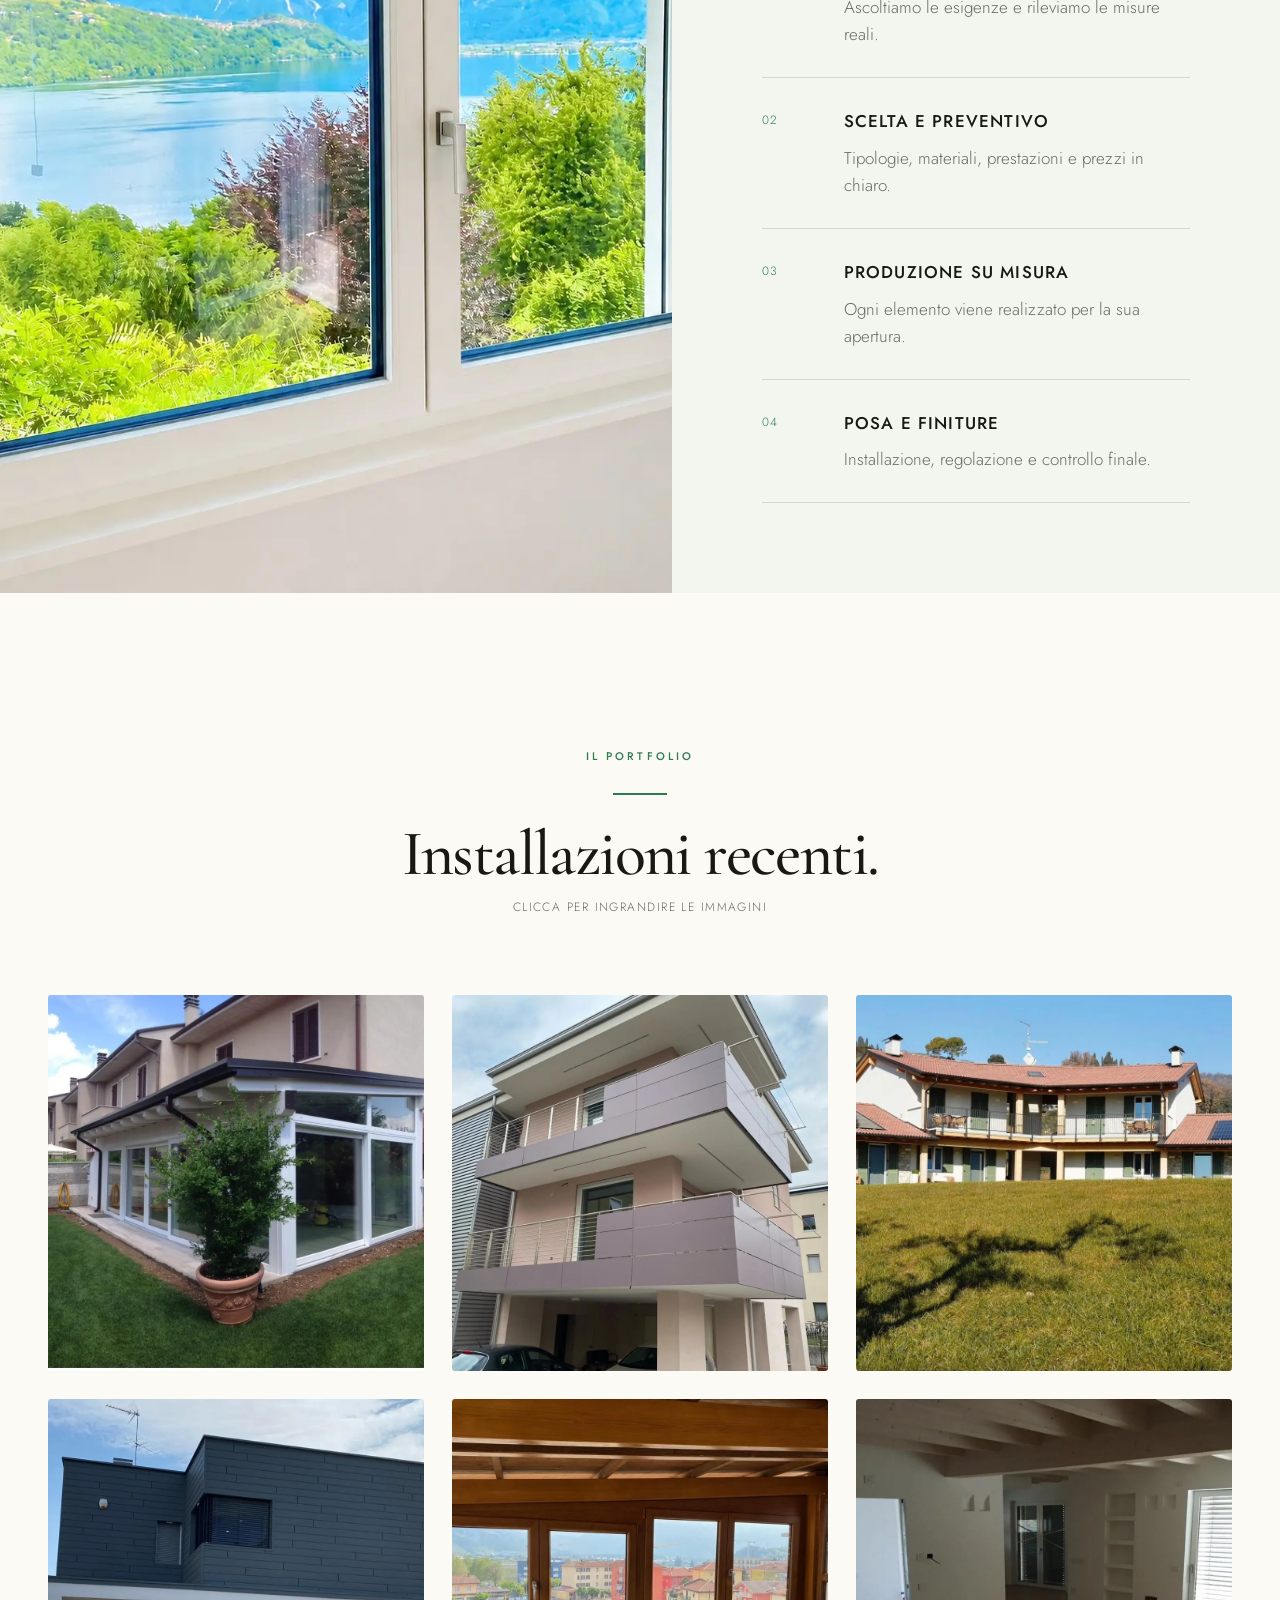
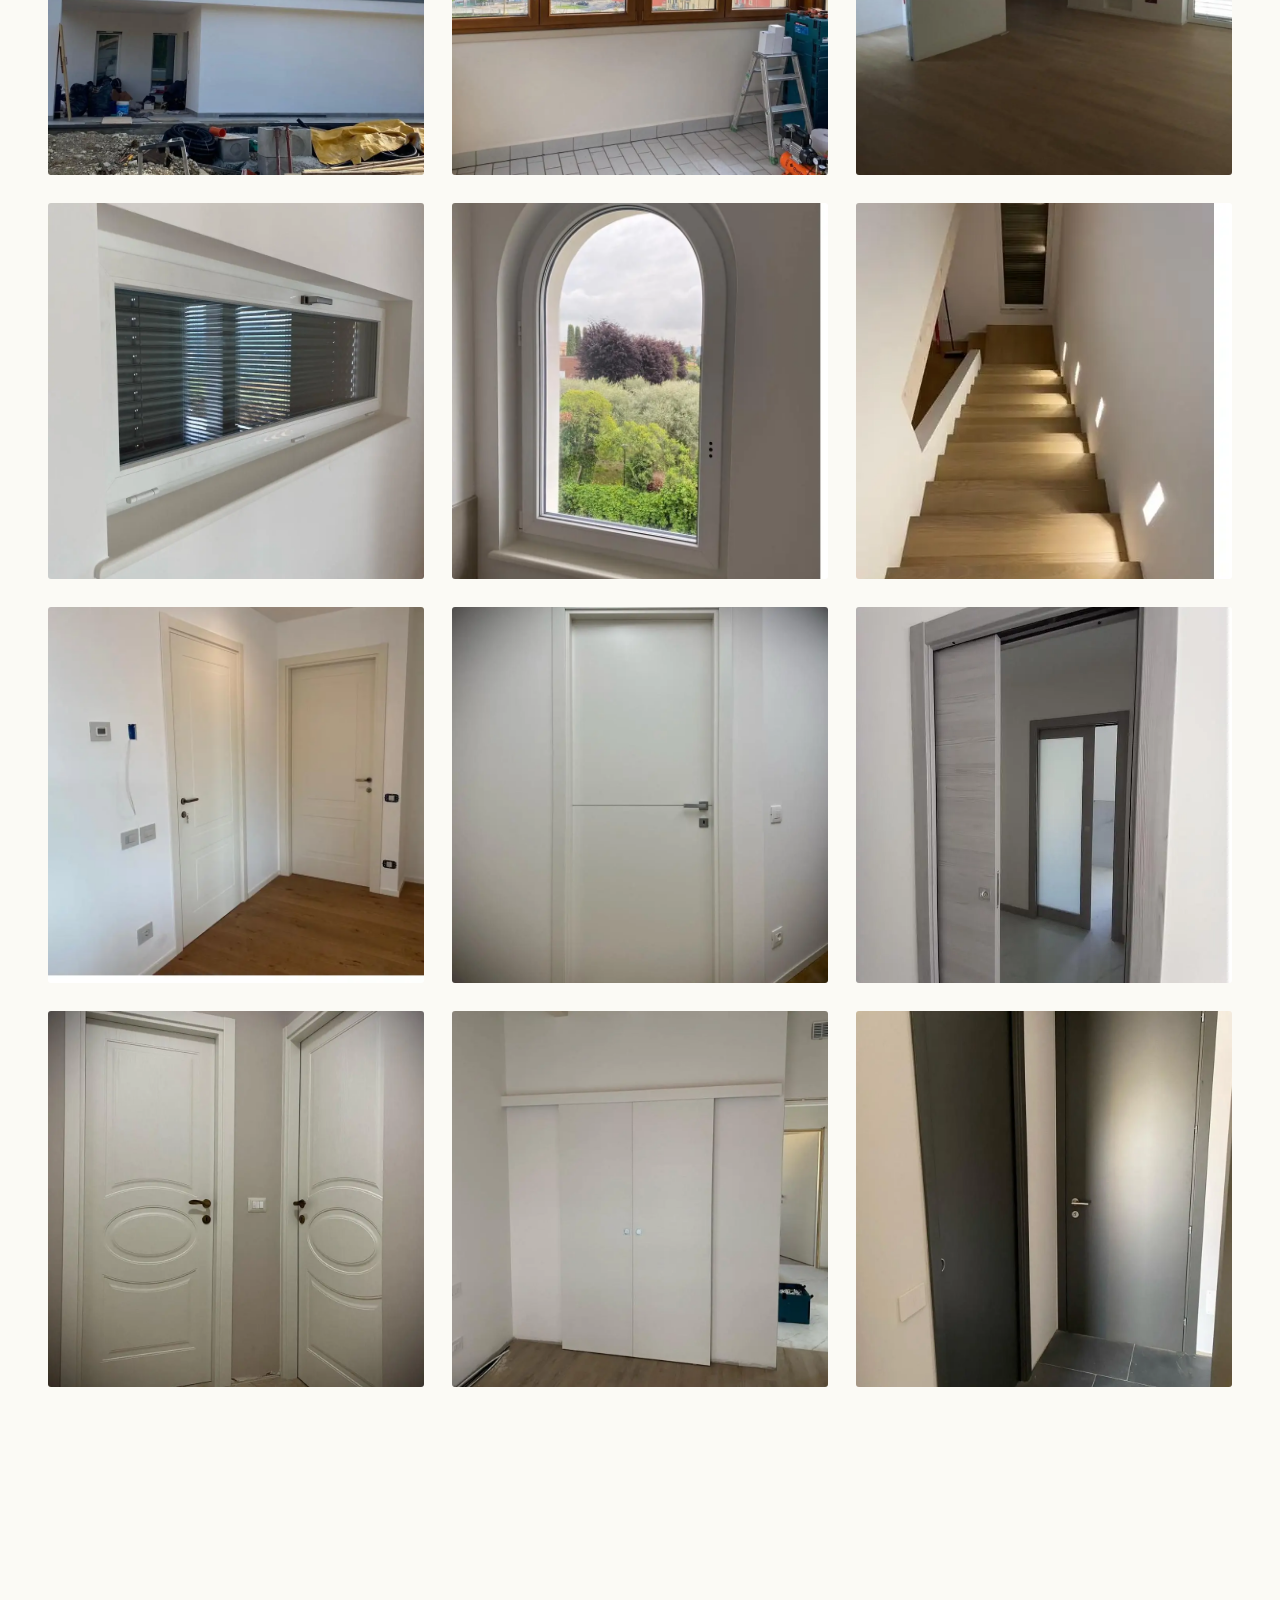
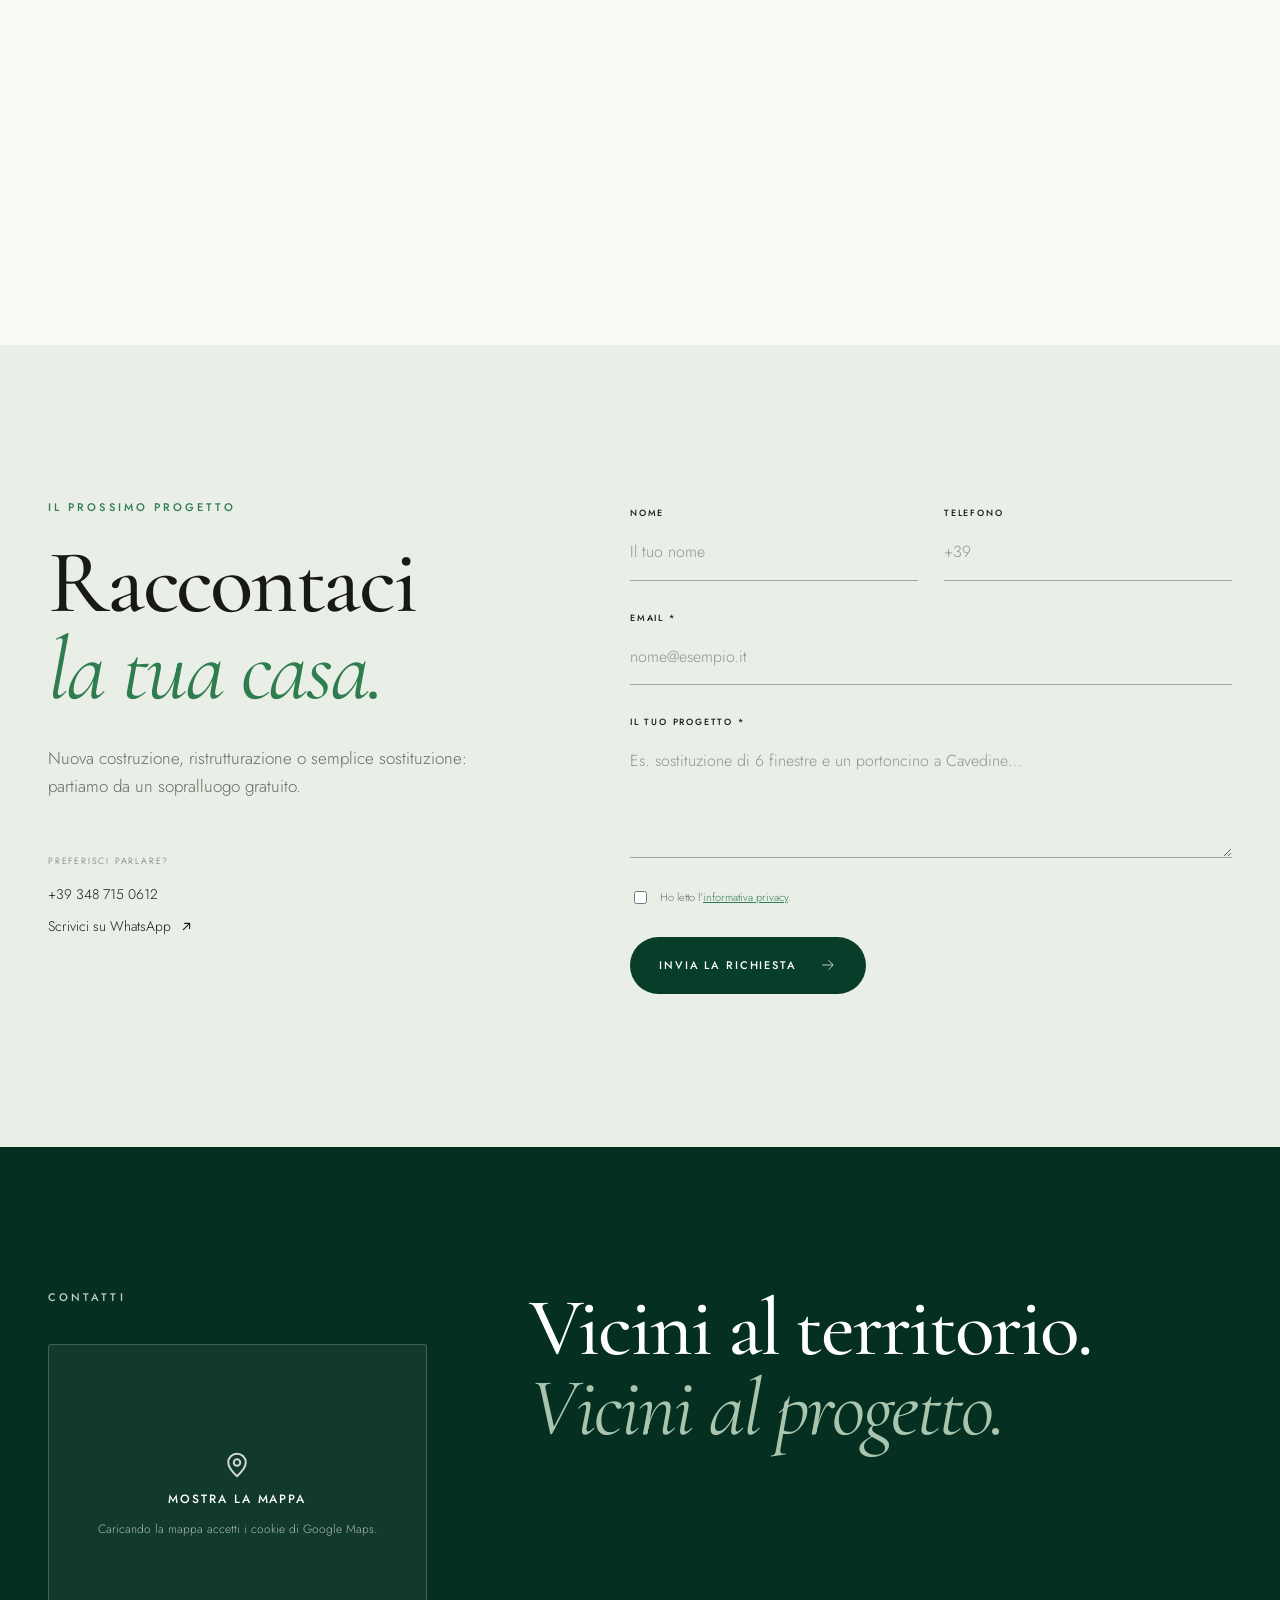
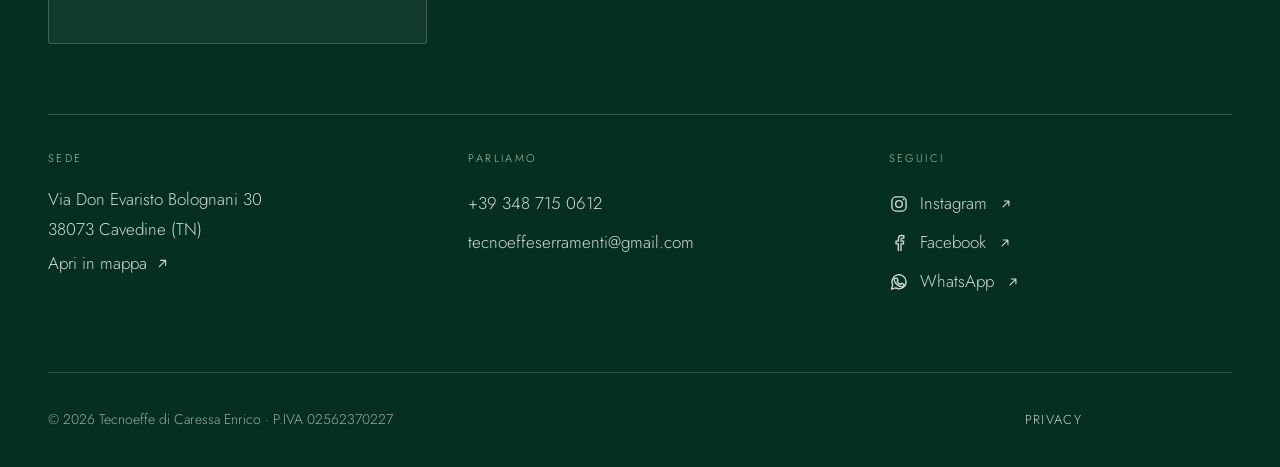
==== commit 76f434c7: "Privacy: trasferimento extra-UE, conservazione a 24 mesi, casella di presa visione" ====
--- a/index.html
+++ b/index.html
@@ -1046,8 +1046,7 @@
                 value="prestato"
                 required=""
               /><span
-                >Acconsento al trattamento dei dati per essere ricontattato.
-                <a href="./privacy.html">Informativa privacy</a>.</span
+                >Ho letto l’<a href="./privacy.html">informativa privacy</a>.</span
               ></label
             ><button class="button button-dark" type="submit">
               Invia la richiesta<!-- -->
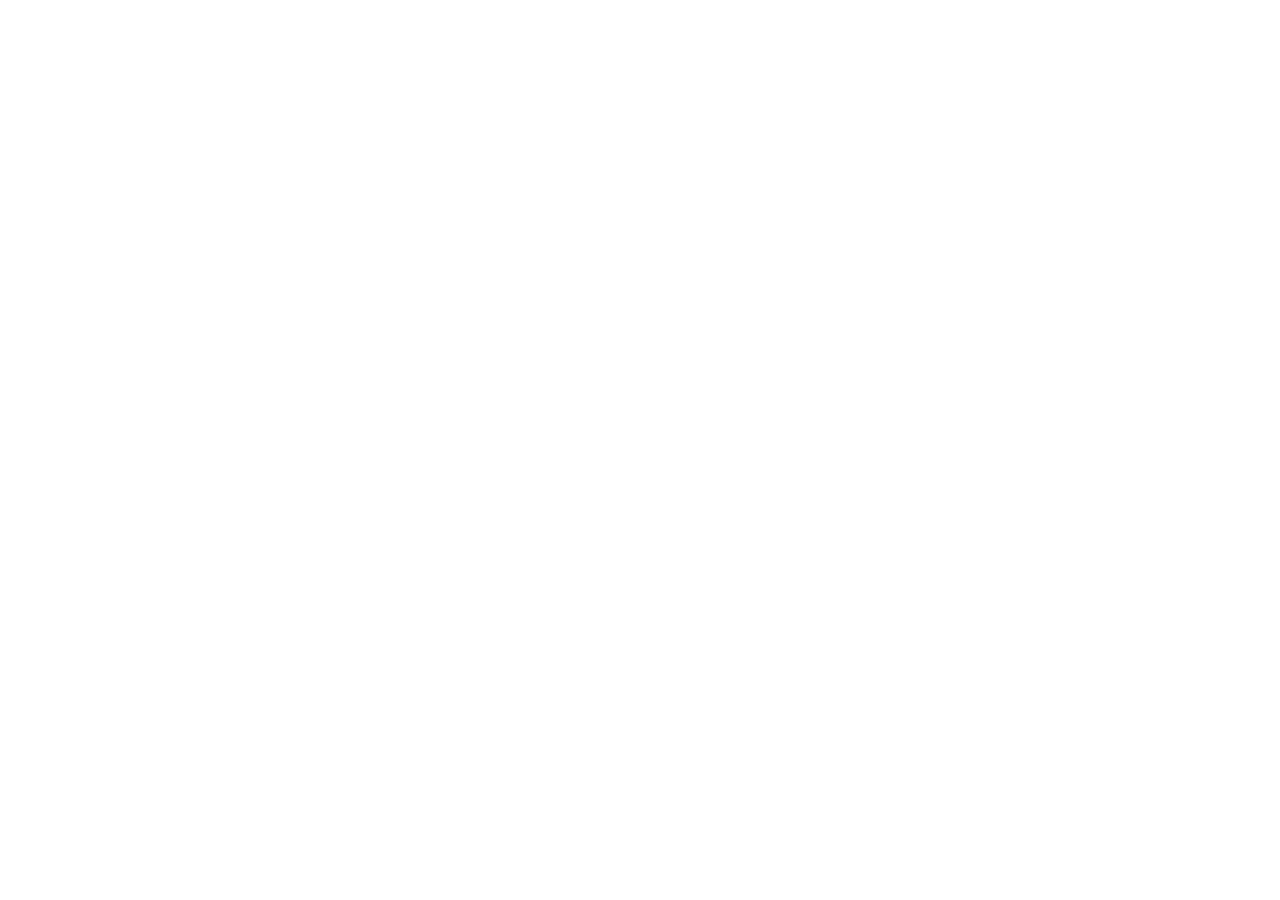
==== commit 6b52286c: "Redirect canonico verso www.tecnoeffeserramenti.it" ====
--- a/index.html
+++ b/index.html
@@ -1,1233 +1,13 @@
 <!doctype html>
 <html lang="it">
-  <head>
-    <meta charset="utf-8" />
-    <meta name="viewport" content="width=device-width, initial-scale=1" />
-    <link rel="preload" as="image" href="./img/logo-tecnoeffe-casetta.png" />
-    <!-- La prima slide e' un video, ma quello che si vede all'apertura e' il suo
-         poster: e' lui l'elemento da prenotare, non il filmato (che parte solo a
-         pagina caricata). -->
-    <link
-      rel="preload"
-      as="image"
-      href="./posters/hero-01.jpg"
-      fetchpriority="high"
-    />
-    <title>Serramenti in PVC, porte e portoncini in Trentino — Tecnoeffe</title>
-    <meta
-      name="description"
-      content="Fornitura e posa di serramenti in PVC, porte interne e portoncini a Cavedine, Valle dei Laghi e Trento. Sopralluogo e preventivo gratuiti."
-    />
-    <meta
-      property="og:title"
-      content="Tecnoeffe — Serramenti, porte e portoncini in Trentino"
-    />
-    <meta
-      property="og:description"
-      content="Un solo artigiano, dal rilievo delle misure alla posa. Scopri prodotti e realizzazioni Tecnoeffe."
-    />
-    <link
-      rel="canonical"
-      href="https://zvmk8prz4d-stack.github.io/TecnoEffe_Website/"
-    />
-    <!-- Le tre lingue vivono su tre indirizzi distinti. Senza questi rimandi
-         incrociati Google le vedrebbe come pagine quasi uguali e ne
-         indicizzerebbe una sola: la versione tedesca non uscirebbe mai nelle
-         ricerche in tedesco. x-default punta all'italiano, che resta la
-         versione di riferimento. -->
-    <link
-      rel="alternate"
-      hreflang="it"
-      href="https://zvmk8prz4d-stack.github.io/TecnoEffe_Website/"
-    />
-    <link
-      rel="alternate"
-      hreflang="en"
-      href="https://zvmk8prz4d-stack.github.io/TecnoEffe_Website/en/"
-    />
-    <link
-      rel="alternate"
-      hreflang="de"
-      href="https://zvmk8prz4d-stack.github.io/TecnoEffe_Website/de/"
-    />
-    <link
-      rel="alternate"
-      hreflang="x-default"
-      href="https://zvmk8prz4d-stack.github.io/TecnoEffe_Website/"
-    />
-    <meta property="og:type" content="website" />
-    <meta property="og:locale" content="it_IT" />
-    <meta property="og:locale:alternate" content="en_GB" />
-    <meta property="og:locale:alternate" content="de_DE" />
-    <meta
-      property="og:url"
-      content="https://zvmk8prz4d-stack.github.io/TecnoEffe_Website/"
-    />
-    <meta property="og:site_name" content="Tecnoeffe" />
-    <meta
-      property="og:image"
-      content="https://zvmk8prz4d-stack.github.io/TecnoEffe_Website/posters/hero-01.jpg"
-    />
-    <meta property="og:image:width" content="1920" />
-    <meta property="og:image:height" content="1080" />
-    <meta
-      property="og:image:alt"
-      content="Casa contemporanea in Trentino con serramenti Tecnoeffe"
-    />
-    <meta name="twitter:card" content="summary_large_image" />
-    <meta
-      name="twitter:title"
-      content="Tecnoeffe — Serramenti, porte e portoncini in Trentino"
-    />
-    <meta
-      name="twitter:description"
-      content="Un solo artigiano, dal rilievo delle misure alla posa. Scopri prodotti e realizzazioni Tecnoeffe."
-    />
-    <meta
-      name="twitter:image"
-      content="https://zvmk8prz4d-stack.github.io/TecnoEffe_Website/posters/hero-01.jpg"
-    />
-    <meta name="twitter:image:width" content="1920" />
-    <meta name="twitter:image:height" content="1080" />
-    <meta
-      name="twitter:image:alt"
-      content="Casa contemporanea in Trentino con serramenti Tecnoeffe"
-    />
-    <link
-      rel="icon"
-      href="./img/logo-symbol.png"
-    />
-    <link
-      rel="apple-touch-icon"
-      href="./img/logo-symbol.png"
-    />
-    <meta name="theme-color" content="#052f21" />
-    <meta name="color-scheme" content="light" />
-    <link rel="preconnect" href="https://fonts.googleapis.com" />
-    <link
-      rel="preconnect"
-      href="https://fonts.gstatic.com"
-      crossorigin="anonymous"
-    />
-    <!-- I caratteri vanno chiamati qui, non con un @import dentro styles.css:
-         da li' il browser li scopriva solo dopo aver letto tutto il foglio, e
-         le due richieste partivano in fila invece che insieme. -->
-    <link
-      rel="stylesheet"
-      href="https://fonts.googleapis.com/css2?family=Cormorant+Garamond:ital,wght@0,400;0,500;0,600;1,400;1,500&amp;family=Jost:wght@300;400;500&amp;display=swap"
-    />
-    <script type="application/ld+json">
-      {
-        "@context": "https://schema.org",
-        "@type": ["LocalBusiness", "HomeAndConstructionBusiness"],
-        "@id": "https://zvmk8prz4d-stack.github.io/TecnoEffe_Website/#business",
-        "name": "Tecnoeffe di Caressa Enrico",
-        "legalName": "Tecnoeffe di Caressa Enrico",
-        "description": "Fornitura e posa di serramenti in PVC, porte interne e portoncini a Cavedine, Valle dei Laghi e Trento.",
-        "url": "https://zvmk8prz4d-stack.github.io/TecnoEffe_Website/",
-        "image": "https://zvmk8prz4d-stack.github.io/TecnoEffe_Website/posters/hero-01.jpg",
-        "logo": "https://zvmk8prz4d-stack.github.io/TecnoEffe_Website/img/logo-tecnoeffe-casetta.png",
-        "hasMap": "https://www.google.com/maps/search/?api=1&query=Via+Don+Evaristo+Bolognani+30,+38073+Cavedine+TN",
-        "telephone": "+39 348 715 0612",
-        "email": "tecnoeffeserramenti@gmail.com",
-        "vatID": "02562370227",
-        "address": {
-          "@type": "PostalAddress",
-          "streetAddress": "Via Don Evaristo Bolognani 30",
-          "postalCode": "38073",
-          "addressLocality": "Cavedine",
-          "addressRegion": "TN",
-          "addressCountry": "IT"
-        },
-        "geo": {
-          "@type": "GeoCoordinates",
-          "latitude": 45.9776306,
-          "longitude": 10.9832325
-        },
-        "areaServed": [
-          { "@type": "AdministrativeArea", "name": "Valle dei Laghi" },
-          { "@type": "AdministrativeArea", "name": "Provincia di Trento" }
-        ],
-        "sameAs": [
-          "https://www.instagram.com/tecnoeffe_serramenti",
-          "https://www.facebook.com/tecnoeffetrento"
-        ]
-      }
-    </script>
-    <link rel="stylesheet" href="./styles.css?v=20260807-49" />
-    <script defer src="./script.js?v=20260807-49"></script>
-  </head>
-  <body data-static-page="home">
-    <div class="progress-bar" aria-hidden="true"></div>
-    <header class="site-header">
-      <a href="#top" class="brand" aria-label="Tecnoeffe — torna all’inizio">
-        <span class="brand-logo-viewport">
-          <img
-            class="brand-logo"
-            src="./img/logo-tecnoeffe-casetta.png"
-            alt="Tecnoeffe — Serramenti, Porte e Portoncini"
-          />
-        </span>
-      </a>
-      <nav aria-label="Navigazione principale">
-        <a href="#prodotti">Prodotti</a><a href="#metodo">Il metodo</a
-        ><a href="#realizzazioni">Realizzazioni</a
-        ><a href="#contatti">Contatti</a
-        ><a href="#preventivo" class="nav-cta"
-          >Preventivo
-          <svg aria-hidden="true" viewBox="0 0 24 24">
-            <path d="M5 12h13M13 6l6 6-6 6"></path></svg
-        ></a
-        ><span class="lang-switch" role="group" aria-label="Lingua del sito"
-          ><a class="lang-current" href="./" hreflang="it" lang="it" aria-current="true">ITA</a
-          ><a href="./en/" hreflang="en" lang="en">ENG</a
-          ><a href="./de/" hreflang="de" lang="de">DEU</a
-        ></span>
-      </nav>
-      <button
-        class="menu-toggle"
-        type="button"
-        aria-label="Apri menu"
-        aria-expanded="false"
-      >
-        <span></span><span></span>
-      </button>
-    </header>
-    <div class="mobile-menu" aria-hidden="true">
-      <div class="mobile-links">
-        <span class="lang-switch lang-switch-mobile" role="group" aria-label="Lingua del sito"
-          ><a class="lang-current" href="./" hreflang="it" lang="it" aria-current="true">ITA</a
-          ><a href="./en/" hreflang="en" lang="en">ENG</a
-          ><a href="./de/" hreflang="de" lang="de">DEU</a
-        ></span
-        ><span>Menu</span><a href="#prodotti">Prodotti</a
-        ><a href="#metodo">Il metodo</a
-        ><a href="#realizzazioni">Realizzazioni</a
-        ><a href="#contatti">Contatti</a
-        ><a href="#preventivo" class="mobile-cta"
-          >Richiedi un preventivo
-          <svg aria-hidden="true" viewBox="0 0 24 24">
-            <path d="M5 12h13M13 6l6 6-6 6"></path></svg
-        ></a>
-      </div>
-      <div class="mobile-contact">
-        <a href="tel:+393487150612">+39 348 715 0612</a
-        ><a href="mailto:tecnoeffeserramenti@gmail.com"
-          >tecnoeffeserramenti@gmail.com</a
-        >
-      </div>
-    </div>
-    <main id="top">
-      <section class="hero">
-        <!-- Quattro filmati, in ordine di giornata: casa in legno di giorno,
-             casa in pietra tra i vigneti d'autunno, villa sul lago al tramonto,
-             chalet nella neve di notte.
-             Nessuno ha `autoplay` ne' `src` scritto qui: con quegli attributi il
-             browser scaricherebbe megabyte di filmato insieme al primo schermo.
-             Le sorgenti le assegna script.js, e non tutte insieme — ognuna
-             arriva quando la slide precedente entra in scena, cioe' con dieci
-             secondi di anticipo. Assegnarle tutte al caricamento significava
-             far partire circa 24 MB all'apertura della pagina.
-             Il taglio da 1280 e quello da 1920 non possono stare in due
-             <source media>: dentro un <video> quell'attributo viene ignorato
-             e il browser prende comunque il primo (verificato su Chrome, che
-             serviva il file mobile a 1280 px di viewport). La scelta la fa il
-             JS con matchMedia. -->
-        <div class="hero-slides" aria-hidden="true">
-          <video
-            class="hero-image active"
-            poster="./posters/hero-01.jpg"
-            data-video-mobile="./video/hero-01-1280.mp4"
-            data-video-desktop="./video/hero-01-1920.mp4"
-            muted
-            loop
-            playsinline
-            preload="none"
-            tabindex="-1"
-          ></video><video
-            class="hero-image"
-            data-poster="./posters/hero-02.jpg"
-            data-video-mobile="./video/hero-02-1280.mp4"
-            data-video-desktop="./video/hero-02-1920.mp4"
-            muted
-            loop
-            playsinline
-            preload="none"
-            tabindex="-1"
-          ></video><video
-            class="hero-image"
-            data-poster="./posters/hero-03.jpg"
-            data-video-mobile="./video/hero-03-1280.mp4"
-            data-video-desktop="./video/hero-03-1920.mp4"
-            muted
-            loop
-            playsinline
-            preload="none"
-            tabindex="-1"
-          ></video><video
-            class="hero-image"
-            data-poster="./posters/hero-04.jpg"
-            data-video-mobile="./video/hero-04-1280.mp4"
-            data-video-desktop="./video/hero-04-1920.mp4"
-            muted
-            loop
-            playsinline
-            preload="none"
-            tabindex="-1"
-          ></video>
-        </div>
-        <div class="hero-overlay"></div>
-        <div class="hero-morph hero-enter delay-4" aria-hidden="true">
-          <div class="hero-morph-stage" aria-hidden="true">
-            <svg
-              class="morph-swap"
-              viewBox="0 0 120 150"
-              fill="none"
-              stroke="currentColor"
-              stroke-width="3.2"
-              stroke-linecap="round"
-              stroke-linejoin="round"
-            >
-              <path
-                d="M20 18 L100 18 L100 136 L20 136 Z M60 18 L60 136 M20 77 L100 77 M26 24 L94 24"
-              ></path>
-            </svg>
-          </div>
-        </div>
-        <div class="hero-content">
-          <p class="eyebrow hero-enter delay-1">Cavedine · Trentino</p>
-          <h1 class="hero-enter delay-2">
-            Il comfort<br />ha una <em>cornice.</em>
-          </h1>
-          <p class="hero-copy hero-enter delay-3">
-            Serramenti in PVC, porte interne e portoncini. Un solo artigiano,
-            dal rilievo alla posa.
-          </p>
-          <div class="hero-actions hero-enter delay-4">
-            <a class="button button-light" href="#preventivo"
-              >Richiedi un preventivo
-              <svg aria-hidden="true" viewBox="0 0 24 24">
-                <path d="M5 12h13M13 6l6 6-6 6"></path></svg></a
-            ><a class="text-link light" href="#prodotti"
-              >Esplora i prodotti <span>↘</span></a
-            >
-          </div>
-        </div>
-        <div class="hero-meta hero-enter delay-4">
-          <span>Fornitura</span><span>Posa</span><span>Assistenza</span>
-        </div>
-        <a
-          class="scroll-cue"
-          href="#intro"
-          aria-label="Scorri alla sezione successiva"
-          ><span>Scopri</span><i></i
-        ></a>
-      </section>
-      <section class="intro" id="intro">
-        <div class="section-shell intro-grid">
-          <div data-reveal="true">
-            <p class="eyebrow">Tecnoeffe di Caressa Enrico</p>
-            <span class="section-number">01 — Una sola firma</span>
-          </div>
-          <div data-reveal="true">
-            <h2>
-              Tra l’interno e il paesaggio c’è un confine.
-              <em>Noi lo curiamo.</em>
-            </h2>
-            <p>
-              Misuriamo, consigliamo e installiamo ogni elemento su misura.
-              Senza passaggi di mano, senza dettagli lasciati al caso.
-            </p>
-            <a class="text-link" href="#metodo"
-              >Scopri il nostro metodo
-              <svg aria-hidden="true" viewBox="0 0 24 24">
-                <path d="M5 12h13M13 6l6 6-6 6"></path></svg
-            ></a>
-          </div>
-        </div>
-      </section>
-      <section
-        class="signature-image"
-        aria-label="Una realizzazione completa Tecnoeffe"
-      >
-        <img
-          src="./img/dentro-fuori-4k.jpg"
-          srcset="
-            ./img/dentro-fuori-4k.jpg   2048w,
-            ./img/dentro-fuori-4k.webp  3840w
-          "
-          sizes="100vw"
-          alt="Veranda luminosa con serramenti bianchi e vista sul paesaggio trentino"
-          loading="lazy"
-        />
-        <div class="signature-overlay"></div>
-        <div class="signature-copy" data-reveal="true">
-          <p class="eyebrow light">Un’unica visione</p>
-          <h2>Dentro e fuori,<br /><em>la stessa armonia.</em></h2>
-        </div>
-      </section>
-      <section class="products" id="prodotti">
-        <div class="section-shell products-heading" data-reveal="true">
-          <div>
-            <p class="eyebrow">I prodotti</p>
-            <span class="section-number">02 — La collezione</span>
-          </div>
-          <h2>Tre elementi.<br /><em>Un solo linguaggio.</em></h2>
-        </div>
-        <div class="stories section-shell">
-          <article class="product-story">
-            <div class="product-media">
-              <div class="product-images">
-                <img
-                  src="./img/finestre2.webp"
-                  alt="Grande porta finestra scorrevole"
-                  class="active"
-                  loading="lazy"
-                /><img
-                  src="./img/finestre3closeup.webp"
-                  alt="Dettaglio di profilo e maniglia della finestra"
-                  class=""
-                  loading="lazy"
-                />
-                <div class="media-shade"></div>
-                <span class="media-index"
-                  >01<!-- -->
-                  /
-                  <!-- -->02</span
-                >
-              </div>
-              <div
-                class="media-dots"
-                aria-label="Immagini Finestre e scorrevoli in PVC"
-              >
-                <button
-                  type="button"
-                  class="active"
-                  aria-label="Mostra immagine 1"
-                ></button
-                ><button
-                  type="button"
-                  class=""
-                  aria-label="Mostra immagine 2"
-                ></button>
-              </div>
-            </div>
-            <div class="product-copy" data-reveal="true">
-              <span class="giant-number">01</span>
-              <p class="eyebrow">Serramenti</p>
-              <h3>Finestre e scorrevoli in PVC</h3>
-              <p>
-                Più luce, più silenzio, più comfort. Progettiamo ogni apertura
-                sulle misure reali della casa e seguiamo la posa fino all’ultima
-                finitura.
-              </p>
-              <ul>
-                <li>Profilo a più camere da 86 mm</li>
-                <li>Vetrocamera doppia o tripla</li>
-                <li>Battenti, scorrevoli e forme speciali</li>
-                <li>Soglie ribassate e oscuranti integrati</li>
-              </ul>
-              <a class="text-link" href="#preventivo"
-                >Parliamone
-                <svg aria-hidden="true" viewBox="0 0 24 24">
-                  <path d="M5 12h13M13 6l6 6-6 6"></path></svg
-              ></a>
-            </div>
-          </article>
-          <article class="product-story reverse">
-            <div class="product-media">
-              <div class="product-images">
-                <img
-                  src="./img/porte1.webp"
-                  alt="Porta interna moderna bianca"
-                  class="active"
-                  loading="lazy"
-                /><img
-                  src="./img/porte2.webp"
-                  alt="Porta interna scorrevole grigia"
-                  class=""
-                  loading="lazy"
-                /><img
-                  src="./img/porte1closeup.webp"
-                  alt="Dettaglio della maniglia"
-                  class=""
-                  loading="lazy"
-                /><img
-                  src="./img/porte3cucina.webp"
-                  alt="Porta interna tecnica per cucina"
-                  class=""
-                  loading="lazy"
-                />
-                <div class="media-shade"></div>
-                <span class="media-index"
-                  >01<!-- -->
-                  /
-                  <!-- -->04</span
-                >
-              </div>
-              <div
-                class="media-dots"
-                aria-label="Immagini Porte che completano lo spazio"
-              >
-                <button
-                  type="button"
-                  class="active"
-                  aria-label="Mostra immagine 1"
-                ></button
-                ><button
-                  type="button"
-                  class=""
-                  aria-label="Mostra immagine 2"
-                ></button
-                ><button
-                  type="button"
-                  class=""
-                  aria-label="Mostra immagine 3"
-                ></button
-                ><button
-                  type="button"
-                  class=""
-                  aria-label="Mostra immagine 4"
-                ></button>
-              </div>
-            </div>
-            <div class="product-copy" data-reveal="true">
-              <span class="giant-number">02</span>
-              <p class="eyebrow">Interni</p>
-              <h3>Porte che completano lo spazio</h3>
-              <p>
-                La porta giusta non divide soltanto due ambienti: ne definisce
-                il carattere. Finiture, apertura e maniglie vengono coordinate
-                con il resto della casa.
-              </p>
-              <ul>
-                <li>Moderne, classiche e filomuro</li>
-                <li>Battenti, scorrevoli e a scomparsa</li>
-                <li>Cerniere registrabili a scomparsa</li>
-                <li>Finiture e maniglie coordinate</li>
-              </ul>
-              <a class="text-link" href="#preventivo"
-                >Parliamone
-                <svg aria-hidden="true" viewBox="0 0 24 24">
-                  <path d="M5 12h13M13 6l6 6-6 6"></path></svg
-              ></a>
-            </div>
-          </article>
-          <article class="product-story">
-            <div class="product-media">
-              <div class="product-images">
-                <img
-                  src="./img/portoncino1.webp"
-                  alt="Portoncino moderno su casa alpina"
-                  class="active"
-                  loading="lazy"
-                /><img
-                  src="./img/portoncino2.webp"
-                  alt="Portoncino d’ingresso inserito in facciata di larice"
-                  class=""
-                  loading="lazy"
-                />
-                <div class="media-shade"></div>
-                <span class="media-index"
-                  >01<!-- -->
-                  /
-                  <!-- -->02</span
-                >
-              </div>
-              <div
-                class="media-dots"
-                aria-label="Immagini Portoncini sicuri, accoglienti"
-              >
-                <button
-                  type="button"
-                  class="active"
-                  aria-label="Mostra immagine 1"
-                ></button
-                ><button
-                  type="button"
-                  class=""
-                  aria-label="Mostra immagine 2"
-                ></button>
-              </div>
-            </div>
-            <div class="product-copy" data-reveal="true">
-              <span class="giant-number">03</span>
-              <p class="eyebrow">Ingresso</p>
-              <h3>Portoncini sicuri, accoglienti</h3>
-              <p>
-                Il primo gesto della casa deve trasmettere solidità.
-                Selezioniamo portoncini prodotti in Trentino, con prestazioni
-                certificate e un’estetica coerente con i serramenti.
-              </p>
-              <ul>
-                <li>Classe antieffrazione 3 o 4</li>
-                <li>Elevato isolamento termico e acustico</li>
-                <li>Versioni per Case Passive e tagliafuoco</li>
-                <li>Design coordinato con finestre e porte</li>
-              </ul>
-              <a class="text-link" href="#preventivo"
-                >Parliamone
-                <svg aria-hidden="true" viewBox="0 0 24 24">
-                  <path d="M5 12h13M13 6l6 6-6 6"></path></svg
-              ></a>
-            </div>
-          </article>
-        </div>
-      </section>
-      <section class="materials">
-        <div class="section-shell materials-heading" data-reveal="true">
-          <p class="eyebrow light">La materia</p>
-          <h2>Perché scegliere<br /><em>il PVC.</em></h2>
-          <p>
-            Prestazioni solide, manutenzione minima e un comfort che si
-            percepisce ogni giorno.
-          </p>
-        </div>
-        <div class="benefits section-shell">
-          <article data-reveal="true">
-            <span>01</span>
-            <h3>Isolamento termico</h3>
-            <p>
-              Profilo a più camere e vetrocamera su misura per limitare le
-              dispersioni.
-            </p>
-          </article>
-          <article data-reveal="true">
-            <span>02</span>
-            <h3>Comfort acustico</h3>
-            <p>
-              La configurazione corretta del vetro aiuta a ritrovare silenzio
-              negli ambienti.
-            </p>
-          </article>
-          <article data-reveal="true">
-            <span>03</span>
-            <h3>Poca manutenzione</h3>
-            <p>
-              Non marcisce e non richiede verniciatura: si pulisce con
-              semplicità.
-            </p>
-          </article>
-          <article data-reveal="true">
-            <span>04</span>
-            <h3>Durata e riciclabilità</h3>
-            <p>
-              Un materiale resistente, progettato per durare e recuperabile a
-              fine vita.
-            </p>
-          </article>
-        </div>
-      </section>
-      <section class="work" id="metodo">
-        <div class="section-shell work-heading" data-reveal="true">
-          <div>
-            <p class="eyebrow light">Dal cantiere</p>
-            <h2>Il lavoro, <em>dal vivo.</em></h2>
-            <p>
-              Rilievi, posa e finiture: quello che facciamo, ripreso dove
-              succede.
-            </p>
-          </div>
-        </div>
-        <div class="video-rail" aria-label="Video dal cantiere">
-          <article class="video-card">
-            <video
-              src="./video/cantiere-2.mp4"
-              poster="./posters/cantiere-2.jpg"
-              muted=""
-              loop=""
-              playsinline=""
-              preload="metadata"
-            ></video>
-            <div class="video-card-shade"></div>
-            <div class="video-card-caption">
-              <span
-                >Posa in opera ·
-                <!-- -->01</span
-              ><strong>Forme su misura</strong
-              ><small>Serramenti speciali</small>
-            </div>
-            <button
-              type="button"
-              class="video-toggle"
-              aria-label="Riproduci: Forme su misura"
-            >
-              <svg aria-hidden="true" viewBox="0 0 24 24">
-                <path d="m9 6 9 6-9 6Z"></path>
-              </svg>
-            </button>
-          </article>
-          <article class="video-card">
-            <video
-              src="./video/cantiere-1.mp4"
-              poster="./posters/cantiere-1.jpg"
-              muted=""
-              loop=""
-              playsinline=""
-              preload="metadata"
-            ></video>
-            <div class="video-card-shade"></div>
-            <div class="video-card-caption">
-              <span
-                >Posa in opera ·
-                <!-- -->02</span
-              ><strong>Vetrate e scorrevoli</strong
-              ><small>Posa e finiture</small>
-            </div>
-            <button
-              type="button"
-              class="video-toggle"
-              aria-label="Riproduci: Vetrate e scorrevoli"
-            >
-              <svg aria-hidden="true" viewBox="0 0 24 24">
-                <path d="m9 6 9 6-9 6Z"></path>
-              </svg>
-            </button>
-          </article>
-          <article class="video-card">
-            <video
-              src="./video/portoncino.mp4"
-              poster="./posters/portoncino.jpg"
-              muted=""
-              loop=""
-              playsinline=""
-              preload="metadata"
-            ></video>
-            <div class="video-card-shade"></div>
-            <div class="video-card-caption">
-              <span
-                >Posa in opera ·
-                <!-- -->03</span
-              ><strong>Dettagli d’ingresso</strong
-              ><small>Materiali e ferramenta</small>
-            </div>
-            <button
-              type="button"
-              class="video-toggle"
-              aria-label="Riproduci: Dettagli d’ingresso"
-            >
-              <svg aria-hidden="true" viewBox="0 0 24 24">
-                <path d="m9 6 9 6-9 6Z"></path>
-              </svg>
-            </button>
-          </article>
-          <article class="video-card">
-            <video
-              src="./video/cantiere-4.mp4"
-              poster="./posters/cantiere-4.jpg"
-              muted=""
-              loop=""
-              playsinline=""
-              preload="metadata"
-            ></video>
-            <div class="video-card-shade"></div>
-            <div class="video-card-caption">
-              <span
-                >Posa in opera ·
-                <!-- -->04</span
-              ><strong>Dentro il cantiere</strong><small>Lavoro reale</small>
-            </div>
-            <button
-              type="button"
-              class="video-toggle"
-              aria-label="Riproduci: Dentro il cantiere"
-            >
-              <svg aria-hidden="true" viewBox="0 0 24 24">
-                <path d="m9 6 9 6-9 6Z"></path>
-              </svg>
-            </button>
-          </article>
-          <article class="video-card">
-            <video
-              src="./video/cantiere-3.mp4"
-              poster="./posters/cantiere-3.jpg"
-              muted=""
-              loop=""
-              playsinline=""
-              preload="metadata"
-            ></video>
-            <div class="video-card-shade"></div>
-            <div class="video-card-caption">
-              <span
-                >Posa in opera ·
-                <!-- -->05</span
-              ><strong>Finiture</strong><small>Cura dei particolari</small>
-            </div>
-            <button
-              type="button"
-              class="video-toggle"
-              aria-label="Riproduci: Finiture"
-            >
-              <svg aria-hidden="true" viewBox="0 0 24 24">
-                <path d="m9 6 9 6-9 6Z"></path>
-              </svg>
-            </button>
-          </article>
-        </div>
-      </section>
-      <section class="process">
-        <div class="process-image">
-          <img
-            src="./img/foto-principale.webp"
-            alt="Serramento Tecnoeffe con vista sul paesaggio"
-            loading="lazy"
-          />
-        </div>
-        <div class="process-content" data-reveal="true">
-          <p class="eyebrow">Il metodo</p>
-          <h2>Un solo referente,<br /><em>dall’idea alla posa.</em></h2>
-          <ol>
-            <li>
-              <span>01</span>
-              <div>
-                <b>Sopralluogo</b>
-                <p>Ascoltiamo le esigenze e rileviamo le misure reali.</p>
-              </div>
-            </li>
-            <li>
-              <span>02</span>
-              <div>
-                <b>Scelta e preventivo</b>
-                <p>Tipologie, materiali, prestazioni e prezzi in chiaro.</p>
-              </div>
-            </li>
-            <li>
-              <span>03</span>
-              <div>
-                <b>Produzione su misura</b>
-                <p>Ogni elemento viene realizzato per la sua apertura.</p>
-              </div>
-            </li>
-            <li>
-              <span>04</span>
-              <div>
-                <b>Posa e finiture</b>
-                <p>Installazione, regolazione e controllo finale.</p>
-              </div>
-            </li>
-          </ol>
-        </div>
-      </section>
-      <section class="portfolio" id="realizzazioni">
-        <div class="section-shell portfolio-head" data-reveal="true">
-          <p class="eyebrow">Il portfolio</p>
-          <i aria-hidden="true"></i>
-          <h2>Installazioni recenti.</h2>
-          <p class="portfolio-hint">Clicca per ingrandire le immagini</p>
-        </div>
-        <div class="gallery-grid section-shell">
-          <button class="gallery-card wide" type="button" data-reveal="true">
-            <img
-              src="./img/realizzazione-1.webp"
-              alt="Bovindo realizzato da Tecnoeffe"
-              loading="lazy"
-            /><span
-              ><small>Serramenti</small>Bovindo realizzato da Tecnoeffe</span
-            ></button
-          ><button class="gallery-card wide" type="button" data-reveal="true">
-            <img
-              src="./img/realizzazione-2.webp"
-              alt="Facciata con serramenti su misura"
-              loading="lazy"
-            /><span
-              ><small>Serramenti</small>Facciata con serramenti su misura</span
-            ></button
-          ><button
-            class="gallery-card featured"
-            type="button"
-            data-reveal="true"
-          >
-            <img
-              src="./img/realizzazione-6.webp"
-              alt="Casa di grandi dimensioni con tutti i serramenti sostituiti da Tecnoeffe"
-              loading="lazy"
-            /><span
-              ><small>Serramenti</small>Casa di grandi dimensioni con tutti i
-              serramenti sostituiti da Tecnoeffe</span
-            ></button
-          ><button class="gallery-card wide" type="button" data-reveal="true">
-            <img
-              src="./img/realizzazione-8.webp"
-              alt="Serramenti su abitazione contemporanea"
-              loading="lazy"
-            /><span
-              ><small>Serramenti</small>Serramenti su abitazione
-              contemporanea</span
-            ></button
-          ><button class="gallery-card wide" type="button" data-reveal="true">
-            <img
-              src="./img/realizzazione-18.webp"
-              alt="Serramenti in ambiente mansardato"
-              loading="lazy"
-            /><span
-              ><small>Serramenti</small>Serramenti in ambiente mansardato</span
-            ></button
-          ><button class="gallery-card wide" type="button" data-reveal="true">
-            <img
-              src="./img/realizzazione-9.webp"
-              alt="Ampio interno con vetrata"
-              loading="lazy"
-            /><span
-              ><small>Serramenti</small>Ampio interno con vetrata</span
-            ></button
-          ><button class="gallery-card tall" type="button" data-reveal="true">
-            <img
-              src="./img/realizzazione-10.webp"
-              alt="Serramento con oscurante integrato"
-              loading="lazy"
-            /><span
-              ><small>Serramenti</small>Serramento con oscurante integrato</span
-            ></button
-          ><button class="gallery-card tall" type="button" data-reveal="true">
-            <img
-              src="./img/realizzazione-13.webp"
-              alt="Finestra ad arco in PVC"
-              loading="lazy"
-            /><span
-              ><small>Serramenti</small>Finestra ad arco in PVC</span
-            ></button
-          ><button class="gallery-card tall" type="button" data-reveal="true">
-            <img
-              src="./img/realizzazione-4.webp"
-              alt="Finestra verticale su vano scala"
-              loading="lazy"
-            /><span
-              ><small>Serramenti</small>Finestra verticale su vano scala</span
-            ></button
-          ><button class="gallery-card wide" type="button" data-reveal="true">
-            <img
-              src="./img/realizzazione-14.webp"
-              alt="Porte interne coordinate"
-              loading="lazy"
-            /><span><small>Porte</small>Porte interne coordinate</span></button
-          ><button class="gallery-card tall" type="button" data-reveal="true">
-            <img
-              src="./img/realizzazione-5.webp"
-              alt="Porta interna bianca moderna"
-              loading="lazy"
-            /><span
-              ><small>Porte</small>Porta interna bianca moderna</span
-            ></button
-          ><button class="gallery-card tall" type="button" data-reveal="true">
-            <img
-              src="./img/realizzazione-16.webp"
-              alt="Porta scorrevole interna"
-              loading="lazy"
-            /><span><small>Porte</small>Porta scorrevole interna</span></button
-          ><button class="gallery-card tall" type="button" data-reveal="true">
-            <img
-              src="./img/realizzazione-3.webp"
-              alt="Porte interne classiche"
-              loading="lazy"
-            /><span><small>Porte</small>Porte interne classiche</span></button
-          ><button class="gallery-card wide" type="button" data-reveal="true">
-            <img
-              src="./img/realizzazione-12.webp"
-              alt="Porte interne a tutta altezza"
-              loading="lazy"
-            /><span
-              ><small>Porte</small>Porte interne a tutta altezza</span
-            ></button
-          ><button class="gallery-card tall" type="button" data-reveal="true">
-            <img
-              src="./img/realizzazione-7.webp"
-              alt="Porta interna grigia"
-              loading="lazy"
-            /><span><small>Porte</small>Porta interna grigia</span></button
-          ><button class="gallery-card tall" type="button" data-reveal="true">
-            <img
-              src="./img/realizzazione-17.webp"
-              alt="Porta interna in ambiente bagno"
-              loading="lazy"
-            /><span
-              ><small>Porte</small>Porta interna in ambiente bagno</span
-            ></button
-          ><button class="gallery-card tall" type="button" data-reveal="true">
-            <img
-              src="./img/realizzazione-11.webp"
-              alt="Portoncino moderno installato"
-              loading="lazy"
-            /><span
-              ><small>Portoncini</small>Portoncino moderno installato</span
-            ></button
-          ><button class="gallery-card tall" type="button" data-reveal="true">
-            <img
-              src="./img/realizzazione-15.webp"
-              alt="Portoncino inserito nella facciata"
-              loading="lazy"
-            /><span
-              ><small>Portoncini</small>Portoncino inserito nella facciata</span
-            >
-          </button>
-        </div>
-      </section>
-      <section class="quote" id="preventivo">
-        <div class="section-shell quote-grid">
-          <div data-reveal="true">
-            <p class="eyebrow">Il prossimo progetto</p>
-            <h2>Raccontaci<br /><em>la tua casa.</em></h2>
-            <p>
-              Nuova costruzione, ristrutturazione o semplice sostituzione:
-              partiamo da un sopralluogo gratuito.
-            </p>
-            <div class="direct-contact">
-              <span>Preferisci parlare?</span
-              ><a href="tel:+393487150612">+39 348 715 0612</a
-              ><a
-                class="external-link"
-                href="https://wa.me/393487150612"
-                target="_blank"
-                rel="noreferrer"
-                >Scrivici su WhatsApp
-                <svg
-                  class="external-arrow"
-                  aria-hidden="true"
-                  viewBox="0 0 24 24"
-                  fill="none"
-                  stroke="currentColor"
-                  stroke-width="1.8"
-                  stroke-linecap="round"
-                  stroke-linejoin="round"
-                >
-                  <path d="M7 17 17 7M9 7h8v8"></path></svg
-              ></a>
-            </div>
-          </div>
-          <!-- action/method sono il fallback se il JS non parte: senza, il
-               submit ricaricherebbe la pagina perdendo la richiesta. -->
-          <form
-            data-reveal="true"
-            method="post"
-            action="https://script.google.com/macros/s/AKfycbzh-uwCnC8pgixpJysmbi8alzodswUPN-qUL3k3vXhGu4jEfdXK5Z7bEo-QJDLVkqxaTw/exec"
-          >
-            <input
-              type="text"
-              tabindex="-1"
-              autocomplete="off"
-              class="honey"
-              name="_honey"
-            />
-            <div class="field-row">
-              <label
-                ><span>Nome</span
-                ><input
-                  type="text"
-                  placeholder="Il tuo nome"
-                  autocomplete="name"
-                  name="nome" /></label
-              ><label
-                ><span>Telefono</span
-                ><input
-                  type="tel"
-                  placeholder="+39"
-                  autocomplete="tel"
-                  name="telefono"
-              /></label>
-            </div>
-            <label
-              ><span>Email *</span
-              ><input
-                type="email"
-                placeholder="nome@esempio.it"
-                autocomplete="email"
-                required=""
-                name="email" /></label
-            ><label
-              ><span>Il tuo progetto *</span
-              ><textarea
-                name="messaggio"
-                placeholder="Es. sostituzione di 6 finestre e un portoncino a Cavedine…"
-                required=""
-              ></textarea></label
-            ><label class="consent"
-              ><input
-                type="checkbox"
-                name="consenso_privacy"
-                value="prestato"
-                required=""
-              /><span
-                >Ho letto l’<a href="./privacy.html">informativa privacy</a>.</span
-              ></label
-            ><button class="button button-dark" type="submit">
-              Invia la richiesta<!-- -->
-              <svg aria-hidden="true" viewBox="0 0 24 24">
-                <path d="M5 12h13M13 6l6 6-6 6"></path>
-              </svg>
-            </button>
-          </form>
-        </div>
-      </section>
-      <section class="contacts" id="contatti">
-        <div class="section-shell contacts-top" data-reveal="true">
-          <div class="contact-location">
-            <p class="eyebrow light">Contatti</p>
-            <!-- La mappa parte solo su clic: l'iframe di Google imposta cookie
-                 di terze parti, che senza consenso preventivo non sono ammessi.
-                 L'URL viene da data-map-src, non c'e' nessuna richiesta a
-                 Google finche' l'utente non la chiede. -->
-            <div
-              class="contact-map"
-              data-map-src="https://www.google.com/maps?q=Via+Don+Evaristo+Bolognani+30,+38073+Cavedine+TN&amp;output=embed"
-            >
-              <button class="map-consent" type="button">
-                <svg
-                  aria-hidden="true"
-                  viewBox="0 0 24 24"
-                  fill="none"
-                  stroke="currentColor"
-                  stroke-width="1.6"
-                  stroke-linecap="round"
-                  stroke-linejoin="round"
-                >
-                  <path d="M12 21s7-6.4 7-11a7 7 0 1 0-14 0c0 4.6 7 11 7 11Z"></path>
-                  <circle cx="12" cy="10" r="2.6"></circle>
-                </svg>
-                <strong>Mostra la mappa</strong>
-                <small
-                  >Caricando la mappa accetti i cookie di Google Maps.</small
-                >
-              </button>
-            </div>
-          </div>
-          <h2>Vicini al territorio.<br /><em>Vicini al progetto.</em></h2>
-        </div>
-        <div class="section-shell contacts-grid">
-          <div>
-            <span>Sede</span>
-            <p>Via Don Evaristo Bolognani 30<br />38073 Cavedine (TN)</p>
-            <a
-              class="external-link"
-              href="https://www.google.com/maps/search/?api=1&amp;query=Via+Don+Evaristo+Bolognani+30,+38073+Cavedine+TN"
-              target="_blank"
-              rel="noreferrer"
-              >Apri in mappa
-              <svg
-                class="external-arrow"
-                aria-hidden="true"
-                viewBox="0 0 24 24"
-                fill="none"
-                stroke="currentColor"
-                stroke-width="1.8"
-                stroke-linecap="round"
-                stroke-linejoin="round"
-              >
-                <path d="M7 17 17 7M9 7h8v8"></path></svg
-            ></a>
-          </div>
-          <div>
-            <span>Parliamo</span><a href="tel:+393487150612">+39 348 715 0612</a
-            ><a href="mailto:tecnoeffeserramenti@gmail.com"
-              >tecnoeffeserramenti@gmail.com</a
-            >
-          </div>
-          <div>
-            <span>Seguici</span
-            ><a
-              class="social-link"
-              href="https://www.instagram.com/tecnoeffe_serramenti"
-              target="_blank"
-              rel="noreferrer"
-              ><svg aria-hidden="true" viewBox="0 0 24 24">
-                <rect x="3.5" y="3.5" width="17" height="17" rx="5"></rect>
-                <circle cx="12" cy="12" r="4"></circle>
-                <circle cx="17.6" cy="6.5" r="1" class="fill"></circle>
-              </svg>
-              Instagram
-              <svg
-                class="external-arrow"
-                aria-hidden="true"
-                viewBox="0 0 24 24"
-                fill="none"
-                stroke="currentColor"
-                stroke-width="1.8"
-                stroke-linecap="round"
-                stroke-linejoin="round"
-              >
-                <path d="M7 17 17 7M9 7h8v8"></path></svg></a
-            ><a
-              class="social-link"
-              href="https://www.facebook.com/tecnoeffetrento?rdid=5WvYQVbnxthdbNvV&amp;share_url=https%3A%2F%2Fwww.facebook.com%2Fshare%2F1FGY98E3m2%2F"
-              target="_blank"
-              rel="noreferrer"
-              ><svg aria-hidden="true" viewBox="0 0 24 24">
-                <path
-                  d="M14.4 21v-8h2.8l.4-3.2h-3.2V7.7c0-.9.3-1.6 1.7-1.6h1.7V3.2c-.8-.1-1.6-.2-2.4-.2-2.5 0-4.2 1.5-4.2 4.4v2.4H8.4V13h2.8v8"
-                ></path>
-              </svg>
-              Facebook
-              <svg
-                class="external-arrow"
-                aria-hidden="true"
-                viewBox="0 0 24 24"
-                fill="none"
-                stroke="currentColor"
-                stroke-width="1.8"
-                stroke-linecap="round"
-                stroke-linejoin="round"
-              >
-                <path d="M7 17 17 7M9 7h8v8"></path></svg></a
-            ><a
-              class="social-link"
-              href="https://wa.me/393487150612"
-              target="_blank"
-              rel="noreferrer"
-              ><svg aria-hidden="true" viewBox="0 0 24 24">
-                <path
-                  d="M20.5 11.7a8.4 8.4 0 0 1-12.4 7.4L3 20.5l1.4-4.9a8.5 8.5 0 1 1 16.1-3.9Z"
-                ></path>
-                <path
-                  d="M8.2 7.7c.2-.4.4-.4.7-.4h.5c.2 0 .4.1.5.5l.8 2c.1.3.1.5-.1.7l-.6.7c-.2.2-.2.4 0 .7.8 1.4 1.9 2.4 3.3 3.1.3.1.5.1.7-.1l.9-1.1c.2-.2.4-.3.7-.2l2 .9c.3.2.4.3.4.6 0 .5-.3 1.5-1 2-.6.6-1.5.9-2.4.8-1-.1-2.8-.7-4.8-2.5-2.2-2-3.5-4.5-3.6-5.8-.1-.8.2-1.4.5-1.9Z"
-                ></path>
-              </svg>
-              WhatsApp
-              <svg
-                class="external-arrow"
-                aria-hidden="true"
-                viewBox="0 0 24 24"
-                fill="none"
-                stroke="currentColor"
-                stroke-width="1.8"
-                stroke-linecap="round"
-                stroke-linejoin="round"
-              >
-                <path d="M7 17 17 7M9 7h8v8"></path></svg
-            ></a>
-          </div>
-        </div>
-      </section>
-    </main>
-    <footer>
-      <div class="section-shell footer-inner">
-        <p>
-          © <span data-current-year="true">2026</span> Tecnoeffe di Caressa
-          Enrico · P.IVA 02562370227
-        </p>
-        <div><a href="./privacy.html">Privacy</a></div>
-      </div>
-    </footer>
-    <button class="to-top" type="button" aria-label="Torna all’inizio">
-      <svg aria-hidden="true" viewBox="0 0 24 24">
-        <path d="M12 19V5M6 11l6-6 6 6"></path>
-      </svg></button
-    ><a
-      class="whatsapp"
-      href="https://wa.me/393487150612"
-      target="_blank"
-      rel="noreferrer"
-      aria-label="Contatta Tecnoeffe su WhatsApp"
-      ><span>WhatsApp</span
-      ><b
-        ><svg
-          class="external-arrow"
-          aria-hidden="true"
-          viewBox="0 0 24 24"
-          fill="none"
-          stroke="currentColor"
-          stroke-width="1.8"
-          stroke-linecap="round"
-          stroke-linejoin="round"
-        >
-          <path d="M7 17 17 7M9 7h8v8"></path></svg></b
-    ></a>
-  </body>
+<head>
+<meta charset="utf-8">
+<title>Tecnoeffe Serramenti</title>
+<link rel="canonical" href="https://www.tecnoeffeserramenti.it/">
+<meta http-equiv="refresh" content="0; url=https://www.tecnoeffeserramenti.it/">
+</head>
+<body>
+<p>Il sito di Tecnoeffe Serramenti si trova ora su
+<a href="https://www.tecnoeffeserramenti.it/">www.tecnoeffeserramenti.it</a>.</p>
+</body>
 </html>
